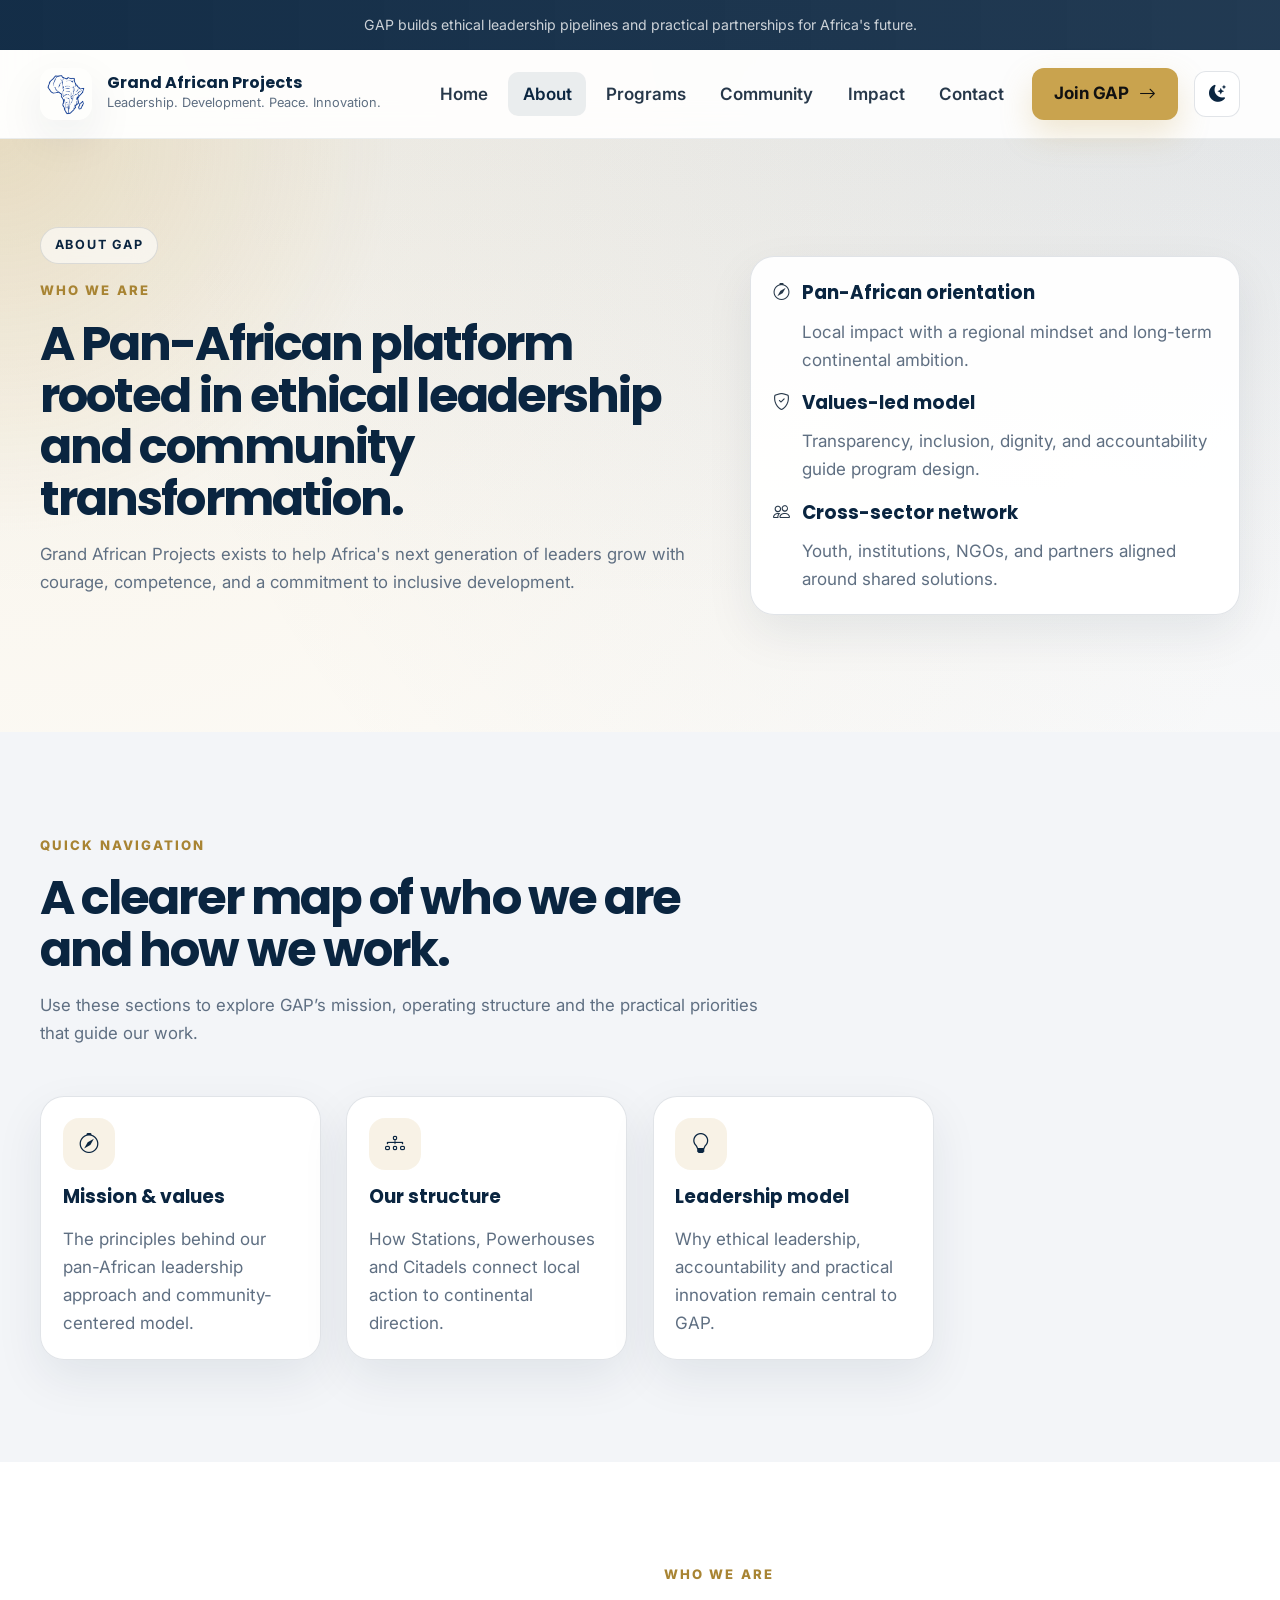
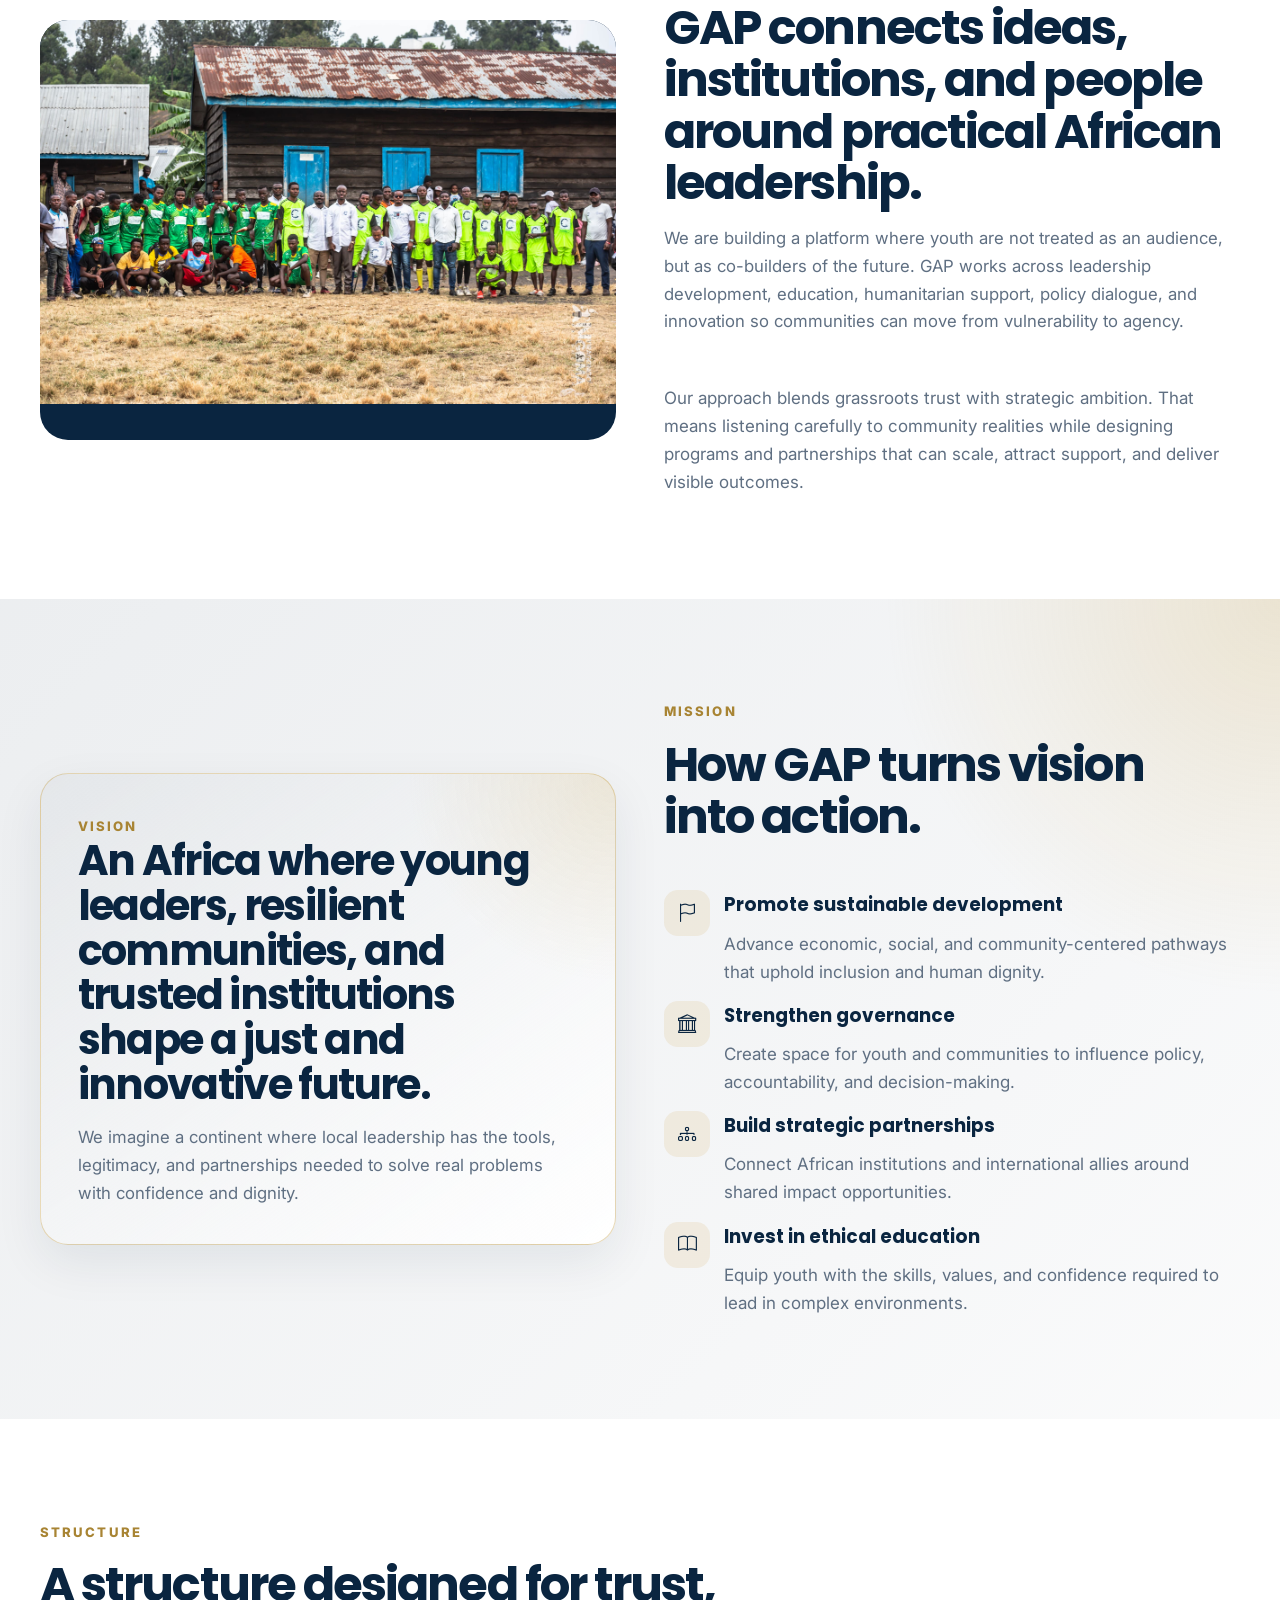
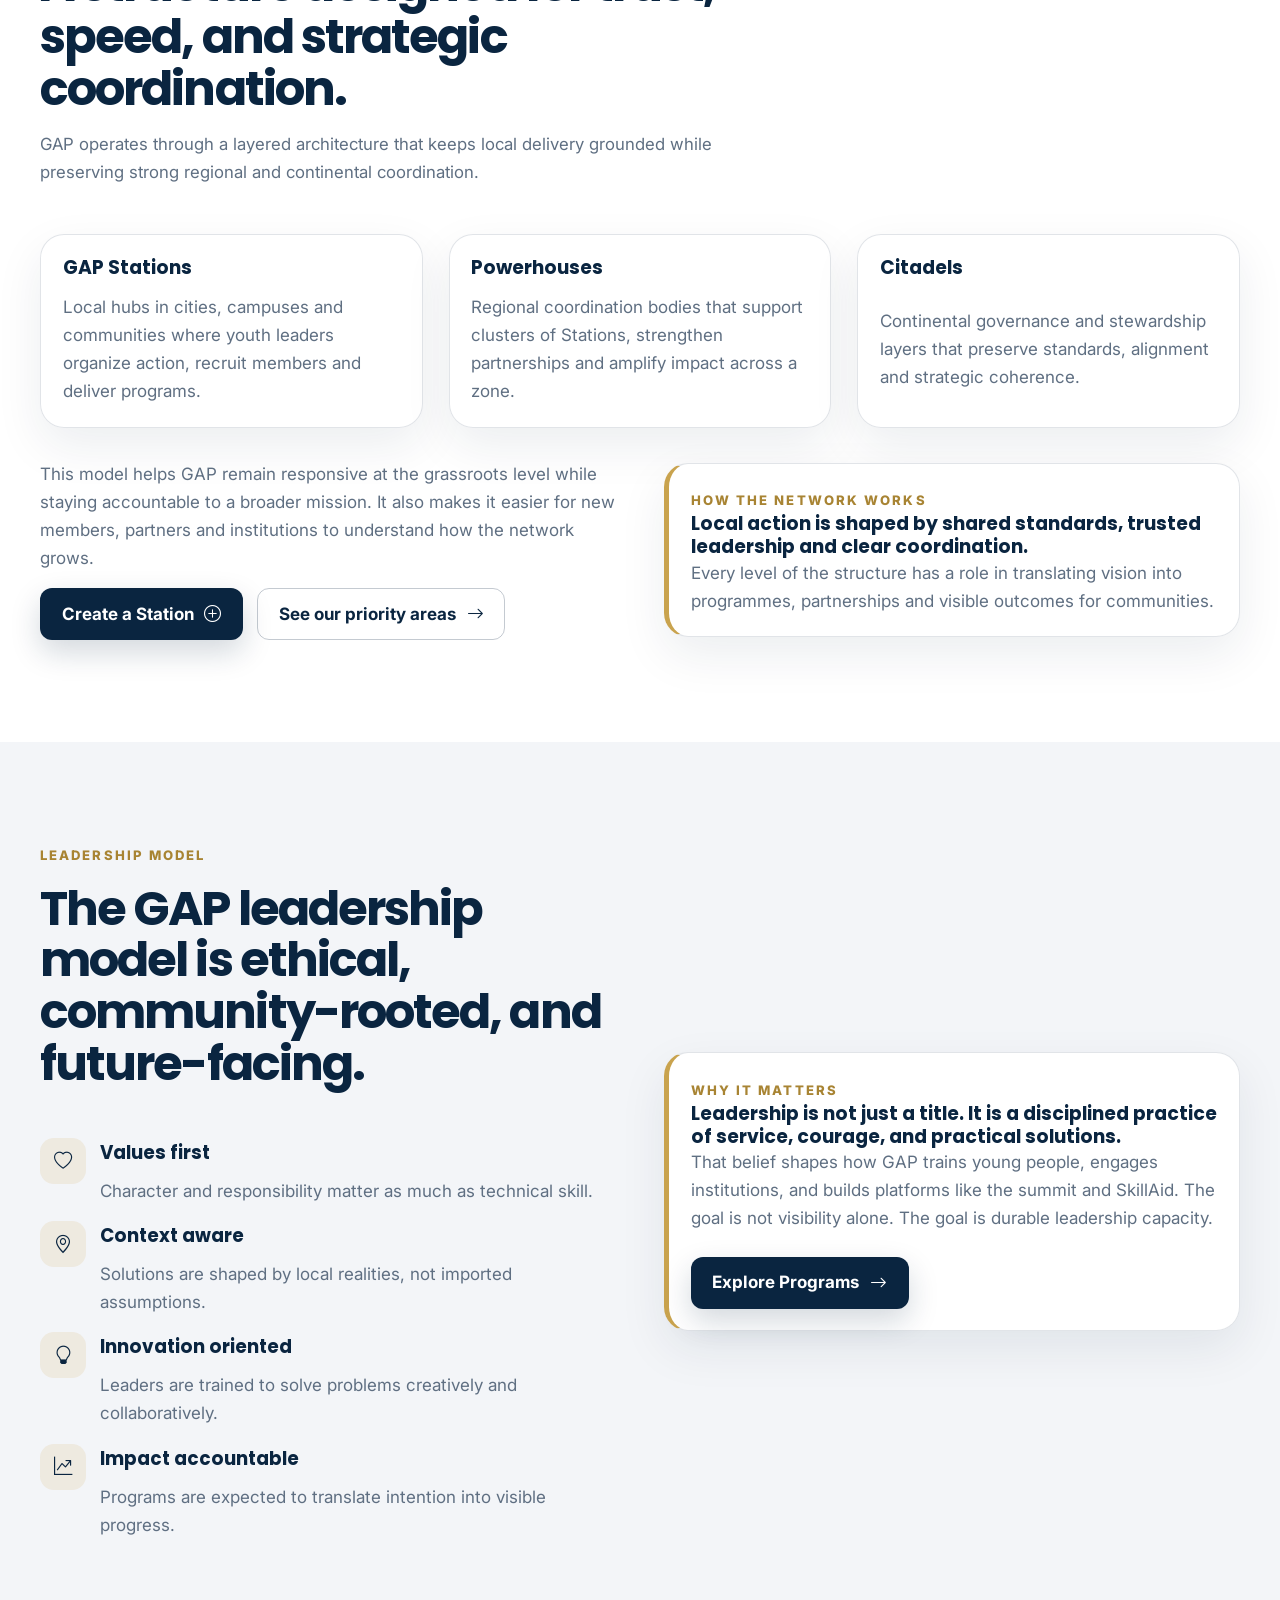
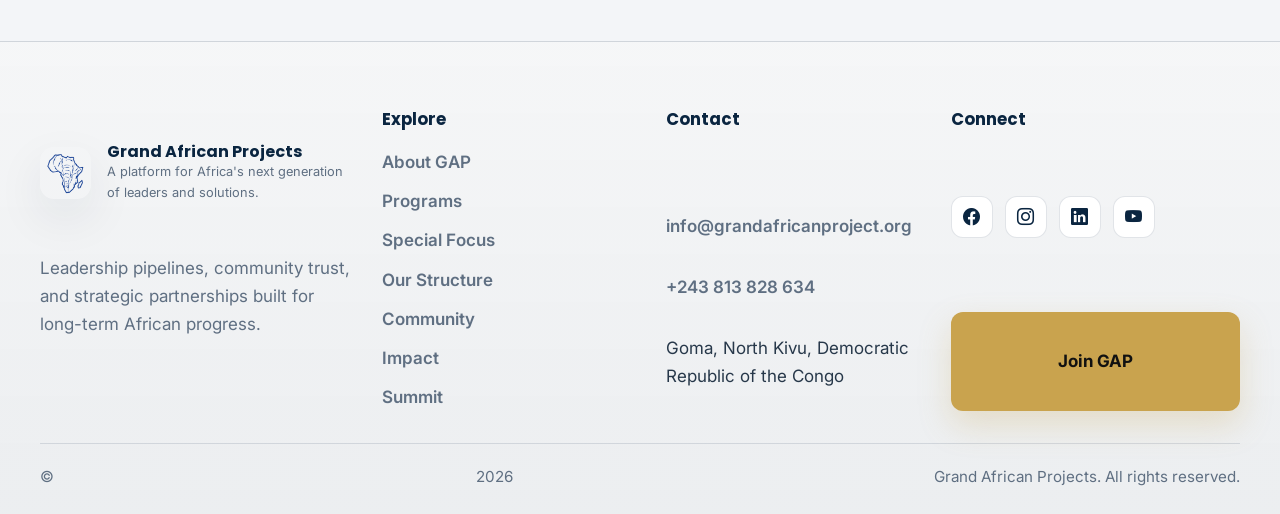
==== about.html @ 77671b02 "GAP website - refonte 2025" ====
<!DOCTYPE html>
<html lang="en" data-theme="light">
<head>
  <meta charset="utf-8">
  <meta name="viewport" content="width=device-width, initial-scale=1">
  <title>About GAP | Grand African Projects — Mission, Vision & Leadership Model</title>
  <meta name="description" content="Learn about Grand African Projects (GAP) — our mission, vision, organizational structure, and Pan-African leadership model built on ethics, accountability, and community transformation.">
  <meta name="keywords" content="about Grand African Projects, GAP mission, Pan-African NGO, ethical leadership Africa, community development DRC">
  <meta property="og:title" content="About Grand African Projects">
  <meta property="og:description" content="A Pan-African platform rooted in ethical leadership and community transformation.">
  <meta property="og:type" content="website">
  <link rel="canonical" href="https://grandafricanproject.org/about.html">
  <meta name="theme-color" content="#0A2540">
  <link rel="icon" href="assets/img/favicon.png">
  <link rel="apple-touch-icon" href="assets/img/apple-touch-icon.png">
  <meta property="og:image" content="https://grandafricanproject.org/assets/img/logo.png">
  <meta name="twitter:card" content="summary_large_image">
  <meta name="twitter:image" content="https://grandafricanproject.org/assets/img/logo.png">
  <link rel="preconnect" href="https://fonts.googleapis.com">
  <link rel="preconnect" href="https://fonts.gstatic.com" crossorigin>
  <link href="https://fonts.googleapis.com/css2?family=Inter:wght@400;500;600;700;800&family=Poppins:wght@600;700;800&display=swap" rel="stylesheet">
  <link rel="stylesheet" href="assets/vendor/bootstrap-icons/bootstrap-icons.css">
  <link rel="stylesheet" href="assets/css/site.css">
  <script defer src="assets/js/site.js"></script>
</head>
<body data-page="about">
  <a class="skip-link" href="#main">Skip to content</a>

  <header class="site-header">
    <div class="announcement">
      <div class="container">GAP builds ethical leadership pipelines and practical partnerships for Africa's future.</div>
    </div>
    <div class="container nav-shell">
      <a class="brand" href="index.html" aria-label="Grand African Projects home">
        <img src="assets/img/logo.png" alt="Grand African Projects logo" width="52" height="52">
        <div>
          <div class="brand-title">Grand African Projects</div>
          <div class="brand-copy">Leadership. Development. Peace. Innovation.</div>
        </div>
      </a>

      <nav class="site-nav" id="primary-navigation" data-nav aria-label="Primary">
        <a class="nav-link" href="index.html">Home</a>
        <a class="nav-link" href="about.html">About</a>
        <a class="nav-link" href="programs.html">Programs</a>
        <a class="nav-link" href="community.html">Community</a>
        <a class="nav-link" href="impact.html">Impact</a>
        <a class="nav-link" href="contact.html">Contact</a>
        <a class="button button-accent nav-cta" href="join.html">Join GAP <i class="bi bi-arrow-right"></i></a>
      </nav>

      <div class="header-tools">
        <button class="theme-toggle" type="button" data-theme-toggle aria-label="Switch to dark mode" aria-pressed="false">
          <i class="bi bi-moon-stars-fill" aria-hidden="true"></i>
          <span class="theme-toggle-text">Toggle theme</span>
        </button>
        <button class="nav-toggle" type="button" data-nav-toggle aria-expanded="false" aria-controls="primary-navigation" aria-label="Open navigation">
          <i class="bi bi-list" aria-hidden="true"></i>
        </button>
      </div>
    </div>
  </header>

  <main id="main">
    <section class="page-hero">
      <div class="container page-hero-grid">
        <div data-reveal>
          <span class="eyebrow">About GAP</span>
          <div class="section-header" style="margin-top: 1rem;">
            <span class="section-kicker">Who we are</span>
            <h1 class="section-heading">A Pan-African platform rooted in ethical leadership and community transformation.</h1>
            <p class="section-copy">Grand African Projects exists to help Africa's next generation of leaders grow with courage, competence, and a commitment to inclusive development.</p>
          </div>
        </div>
        <div class="page-hero-card" data-reveal>
          <ul class="page-hero-list">
            <li>
              <i class="bi bi-compass"></i>
              <div>
                <strong class="detail-title">Pan-African orientation</strong>
                <p class="detail-copy">Local impact with a regional mindset and long-term continental ambition.</p>
              </div>
            </li>
            <li>
              <i class="bi bi-shield-check"></i>
              <div>
                <strong class="detail-title">Values-led model</strong>
                <p class="detail-copy">Transparency, inclusion, dignity, and accountability guide program design.</p>
              </div>
            </li>
            <li>
              <i class="bi bi-people"></i>
              <div>
                <strong class="detail-title">Cross-sector network</strong>
                <p class="detail-copy">Youth, institutions, NGOs, and partners aligned around shared solutions.</p>
              </div>
            </li>
          </ul>
        </div>
      </div>
    </section>

    <section class="section surface-muted">
      <div class="container">
        <div class="section-header" data-reveal>
          <span class="section-kicker">Quick navigation</span>
          <h2 class="section-heading">A clearer map of who we are and how we work.</h2>
          <p class="section-copy">Use these sections to explore GAP’s mission, operating structure and the practical priorities that guide our work.</p>
        </div>
        <div class="card-grid" data-reveal>
          <a class="program-card" href="#mission" style="text-decoration:none;">
            <div class="program-icon"><i class="bi bi-compass"></i></div>
            <h3 class="card-title">Mission &amp; values</h3>
            <p class="card-copy">The principles behind our pan-African leadership approach and community-centered model.</p>
          </a>
          <a class="program-card" href="#structure" style="text-decoration:none;">
            <div class="program-icon"><i class="bi bi-diagram-3"></i></div>
            <h3 class="card-title">Our structure</h3>
            <p class="card-copy">How Stations, Powerhouses and Citadels connect local action to continental direction.</p>
          </a>
          <a class="program-card" href="#leadership" style="text-decoration:none;">
            <div class="program-icon"><i class="bi bi-lightbulb"></i></div>
            <h3 class="card-title">Leadership model</h3>
            <p class="card-copy">Why ethical leadership, accountability and practical innovation remain central to GAP.</p>
          </a>
        </div>
      </div>
    </section>

    <section class="section" id="mission">
      <div class="container split-grid">
        <div class="image-panel" data-reveal>
          <div class="photo-frame">
            <img src="assets/img/team.jpg" alt="Grand African Projects team members and participants" loading="lazy" width="1600" height="900">
          </div>
        </div>
        <div data-reveal>
          <div class="section-header">
            <span class="section-kicker">Who we are</span>
            <h2 class="section-heading">GAP connects ideas, institutions, and people around practical African leadership.</h2>
            <p class="section-copy">We are building a platform where youth are not treated as an audience, but as co-builders of the future. GAP works across leadership development, education, humanitarian support, policy dialogue, and innovation so communities can move from vulnerability to agency.</p>
          </div>
          <p class="card-copy">Our approach blends grassroots trust with strategic ambition. That means listening carefully to community realities while designing programs and partnerships that can scale, attract support, and deliver visible outcomes.</p>
        </div>
      </div>
    </section>

    <section class="section surface-brand">
      <div class="container two-column">
        <div class="vision-panel" data-reveal>
          <span class="section-kicker">Vision</span>
          <h2 class="section-heading" style="font-size: clamp(1.9rem, 4vw, 2.6rem);">An Africa where young leaders, resilient communities, and trusted institutions shape a just and innovative future.</h2>
          <p class="section-copy" style="margin-top: 1rem;">We imagine a continent where local leadership has the tools, legitimacy, and partnerships needed to solve real problems with confidence and dignity.</p>
        </div>
        <div data-reveal>
          <div class="section-header">
            <span class="section-kicker">Mission</span>
            <h2 class="section-heading">How GAP turns vision into action.</h2>
          </div>
          <ul class="feature-list">
            <li>
              <i class="bi bi-flag"></i>
              <div>
                <strong class="detail-title">Promote sustainable development</strong>
                <p class="detail-copy">Advance economic, social, and community-centered pathways that uphold inclusion and human dignity.</p>
              </div>
            </li>
            <li>
              <i class="bi bi-bank"></i>
              <div>
                <strong class="detail-title">Strengthen governance</strong>
                <p class="detail-copy">Create space for youth and communities to influence policy, accountability, and decision-making.</p>
              </div>
            </li>
            <li>
              <i class="bi bi-diagram-3"></i>
              <div>
                <strong class="detail-title">Build strategic partnerships</strong>
                <p class="detail-copy">Connect African institutions and international allies around shared impact opportunities.</p>
              </div>
            </li>
            <li>
              <i class="bi bi-book"></i>
              <div>
                <strong class="detail-title">Invest in ethical education</strong>
                <p class="detail-copy">Equip youth with the skills, values, and confidence required to lead in complex environments.</p>
              </div>
            </li>
          </ul>
        </div>
      </div>
    </section>

    <section class="section" id="structure">
      <div class="container">
        <div class="section-header" data-reveal>
          <span class="section-kicker">Structure</span>
          <h2 class="section-heading">A structure designed for trust, speed, and strategic coordination.</h2>
          <p class="section-copy">GAP operates through a layered architecture that keeps local delivery grounded while preserving strong regional and continental coordination.</p>
        </div>
        <div class="structure-grid" data-reveal>
          <article class="structure-card">
            <h3 class="card-title">GAP Stations</h3>
            <p class="card-copy">Local hubs in cities, campuses and communities where youth leaders organize action, recruit members and deliver programs.</p>
          </article>
          <article class="structure-card">
            <h3 class="card-title">Powerhouses</h3>
            <p class="card-copy">Regional coordination bodies that support clusters of Stations, strengthen partnerships and amplify impact across a zone.</p>
          </article>
          <article class="structure-card">
            <h3 class="card-title">Citadels</h3>
            <p class="card-copy">Continental governance and stewardship layers that preserve standards, alignment and strategic coherence.</p>
          </article>
        </div>
        <div class="split-grid" data-reveal style="margin-top:2rem; align-items:center;">
          <div>
            <p class="card-copy">This model helps GAP remain responsive at the grassroots level while staying accountable to a broader mission. It also makes it easier for new members, partners and institutions to understand how the network grows.</p>
            <div class="actions" style="margin-top:1rem;">
              <a class="button" href="join.html#station-founder">Create a Station <i class="bi bi-plus-circle"></i></a>
              <a class="button button-outline" href="programs.html#special-focus">See our priority areas <i class="bi bi-arrow-right"></i></a>
            </div>
          </div>
          <div class="quote-card">
            <span class="section-kicker">How the network works</span>
            <h3 class="card-title">Local action is shaped by shared standards, trusted leadership and clear coordination.</h3>
            <p class="card-copy">Every level of the structure has a role in translating vision into programmes, partnerships and visible outcomes for communities.</p>
          </div>
        </div>
      </div>
    </section>

    <section class="section surface-muted" id="leadership">
      <div class="container two-column">
        <div data-reveal>
          <div class="section-header">
            <span class="section-kicker">Leadership model</span>
            <h2 class="section-heading">The GAP leadership model is ethical, community-rooted, and future-facing.</h2>
          </div>
          <ul class="leadership-list">
            <li>
              <i class="bi bi-heart"></i>
              <div>
                <strong class="detail-title">Values first</strong>
                <p class="detail-copy">Character and responsibility matter as much as technical skill.</p>
              </div>
            </li>
            <li>
              <i class="bi bi-geo-alt"></i>
              <div>
                <strong class="detail-title">Context aware</strong>
                <p class="detail-copy">Solutions are shaped by local realities, not imported assumptions.</p>
              </div>
            </li>
            <li>
              <i class="bi bi-lightbulb"></i>
              <div>
                <strong class="detail-title">Innovation oriented</strong>
                <p class="detail-copy">Leaders are trained to solve problems creatively and collaboratively.</p>
              </div>
            </li>
            <li>
              <i class="bi bi-graph-up-arrow"></i>
              <div>
                <strong class="detail-title">Impact accountable</strong>
                <p class="detail-copy">Programs are expected to translate intention into visible progress.</p>
              </div>
            </li>
          </ul>
        </div>
        <div class="quote-card" data-reveal>
          <span class="section-kicker">Why it matters</span>
          <h3 class="card-title">Leadership is not just a title. It is a disciplined practice of service, courage, and practical solutions.</h3>
          <p class="card-copy">That belief shapes how GAP trains young people, engages institutions, and builds platforms like the summit and SkillAid. The goal is not visibility alone. The goal is durable leadership capacity.</p>
          <div class="actions" style="margin-top: 1.5rem;">
            <a class="button" href="programs.html">Explore Programs <i class="bi bi-arrow-right"></i></a>
          </div>
        </div>
      </div>
    </section>
  </main>

  <footer class="site-footer">
    <div class="container">
      <div class="footer-grid">
        <div class="footer-column">
          <a class="brand" href="index.html">
            <img src="assets/img/logo.png" alt="Grand African Projects logo" width="52" height="52" loading="lazy">
            <div>
              <div class="brand-title">Grand African Projects</div>
              <div class="brand-copy">A platform for Africa's next generation of leaders and solutions.</div>
            </div>
          </a>
          <p class="card-copy">Leadership pipelines, community trust, and strategic partnerships built for long-term African progress.</p>
        </div>
        <div class="footer-column">
          <div class="footer-title">Explore</div>
          <div class="footer-links">
            <a href="about.html">About GAP</a>
            <a href="programs.html">Programs</a>
            <a href="programs.html#special-focus">Special Focus</a>
            <a href="about.html#structure">Our Structure</a>
            <a href="community.html">Community</a>
            <a href="impact.html">Impact</a>
            <a href="summit.html">Summit</a>
          </div>
        </div>
        <div class="footer-column">
          <div class="footer-title">Contact</div>
          <div class="footer-links">
            <a href="mailto:info@grandafricanproject.org">info@grandafricanproject.org</a>
            <a href="tel:+243813828634">+243 813 828 634</a>
            <span>Goma, North Kivu, Democratic Republic of the Congo</span>
          </div>
        </div>
        <div class="footer-column">
          <div class="footer-title">Connect</div>
          <div class="social-links">
            <a class="social-link" href="https://www.facebook.com/GrandAfricanProjects" aria-label="Facebook"><i class="bi bi-facebook"></i></a>
            <a class="social-link" href="https://www.instagram.com/grandafricanprojects?igsh=MTlhd29kMHR5dHFyNw==" aria-label="Instagram"><i class="bi bi-instagram"></i></a>
            <a class="social-link" href="https://www.linkedin.com/company/grand-african-projects/" aria-label="LinkedIn"><i class="bi bi-linkedin"></i></a>
            <a class="social-link" href="https://www.youtube.com/@GrandAfricanProjectsNGO" aria-label="YouTube"><i class="bi bi-youtube"></i></a>
          </div>
          <a class="button button-accent" style="margin-top:0.75rem;" href="join.html">Join GAP</a>
        </div>
      </div>
      <div class="footer-bottom">&copy; <span data-year></span> Grand African Projects. All rights reserved.</div>
    </div>
  </footer>
</body>
</html>
---- assets/css/site.css ----
:root {
  color-scheme: light;
  --font-body: "Inter", "Segoe UI", sans-serif;
  --font-heading: "Poppins", "Segoe UI", sans-serif;
  --color-bg: #ffffff;
  --color-surface: #ffffff;
  --color-surface-alt: #f3f5f8;
  --color-surface-strong: #edf2f7;
  --color-text: #27384a;
  --color-text-soft: #5f6f82;
  --color-heading: #0a2540;
  --color-border: rgba(10, 37, 64, 0.12);
  --color-border-strong: rgba(10, 37, 64, 0.24);
  --color-primary: #0a2540;
  --color-primary-strong: #081b2d;
  --color-accent: #c9a34e;
  --color-accent-strong: #a88433;
  --color-accent-soft: rgba(201, 163, 78, 0.14);
  --color-success: #0f8b63;
  --color-danger: #b94a48;
  --shadow-soft: 0 18px 48px rgba(10, 37, 64, 0.08);
  --shadow-card: 0 18px 35px rgba(10, 37, 64, 0.1);
  --shadow-glow: 0 0 0 1px rgba(201, 163, 78, 0.18), 0 18px 60px rgba(10, 37, 64, 0.15);
  --radius-xs: 10px;
  --radius-sm: 16px;
  --radius-md: 24px;
  --radius-lg: 36px;
  --radius-full: 999px;
  --container: 1200px;
  --header-height: 88px;
  --section-space: clamp(5rem, 8vw, 7.5rem);
  --grid-gap: clamp(1.25rem, 2vw, 2rem);
  --transition: 220ms ease;
}

:root[data-theme="dark"] {
  color-scheme: dark;
  --color-bg: #08111d;
  --color-surface: #0e1a29;
  --color-surface-alt: #111f31;
  --color-surface-strong: #15263b;
  --color-text: #d5deea;
  --color-text-soft: #99a8ba;
  --color-heading: #ffffff;
  --color-border: rgba(213, 222, 234, 0.12);
  --color-border-strong: rgba(213, 222, 234, 0.18);
  --shadow-soft: 0 18px 48px rgba(0, 0, 0, 0.28);
  --shadow-card: 0 18px 42px rgba(0, 0, 0, 0.32);
  --shadow-glow: 0 0 0 1px rgba(201, 163, 78, 0.24), 0 18px 60px rgba(0, 0, 0, 0.35);
}

*,
*::before,
*::after {
  box-sizing: border-box;
}

html {
  scroll-behavior: smooth;
}

body {
  margin: 0;
  min-width: 320px;
  background:
    radial-gradient(circle at top left, rgba(201, 163, 78, 0.14), transparent 26%),
    radial-gradient(circle at top right, rgba(10, 37, 64, 0.08), transparent 22%),
    var(--color-bg);
  color: var(--color-text);
  font-family: var(--font-body);
  font-size: 17px;
  line-height: 1.65;
  text-rendering: optimizeLegibility;
  -webkit-font-smoothing: antialiased;
}

body.nav-open {
  overflow: hidden;
}

img {
  display: block;
  max-width: 100%;
}

a {
  color: inherit;
  text-decoration: none;
}

button,
input,
textarea,
select {
  font: inherit;
}

button {
  cursor: pointer;
}

ul,
ol {
  margin: 0;
  padding: 0;
}

p,
h1,
h2,
h3,
h4,
h5,
h6 {
  margin: 0;
}

main {
  overflow: clip;
}

.skip-link {
  position: absolute;
  left: 1rem;
  top: -4rem;
  z-index: 1000;
  padding: 0.75rem 1rem;
  border-radius: var(--radius-full);
  background: var(--color-heading);
  color: #ffffff;
  transition: top var(--transition);
}

.skip-link:focus {
  top: 1rem;
}

.container {
  width: min(100% - 2rem, var(--container));
  margin-inline: auto;
}

.section {
  padding-block: var(--section-space);
}

.section-sm {
  padding-block: clamp(3rem, 5vw, 4rem);
}

.surface-muted {
  background: var(--color-surface-alt);
}

.surface-brand {
  background:
    radial-gradient(circle at top right, rgba(201, 163, 78, 0.22), transparent 26%),
    linear-gradient(135deg, rgba(10, 37, 64, 0.08), rgba(10, 37, 64, 0.02));
}

.surface-dark {
  background:
    radial-gradient(circle at top right, rgba(201, 163, 78, 0.18), transparent 30%),
    linear-gradient(135deg, #071728, #10243a 58%, #0d1d30);
  color: #eef4fb;
}

.surface-dark .section-heading,
.surface-dark .section-kicker,
.surface-dark h2,
.surface-dark h3,
.surface-dark h4 {
  color: #ffffff;
}

.surface-dark .section-copy,
.surface-dark p,
.surface-dark li,
.surface-dark .card-copy,
.surface-dark .detail-copy {
  color: rgba(238, 244, 251, 0.82);
}

.eyebrow {
  display: inline-flex;
  align-items: center;
  gap: 0.55rem;
  padding: 0.45rem 0.85rem;
  border: 1px solid var(--color-border);
  border-radius: var(--radius-full);
  background: rgba(255, 255, 255, 0.58);
  color: var(--color-primary);
  font-size: 0.79rem;
  font-weight: 700;
  letter-spacing: 0.14em;
  text-transform: uppercase;
  backdrop-filter: blur(12px);
}

:root[data-theme="dark"] .eyebrow {
  background: rgba(8, 17, 29, 0.65);
}

.section-header {
  display: grid;
  gap: 1rem;
  margin-bottom: clamp(2rem, 4vw, 3rem);
  max-width: 720px;
}

.section-kicker {
  color: var(--color-accent-strong);
  font-size: 0.82rem;
  font-weight: 800;
  letter-spacing: 0.16em;
  text-transform: uppercase;
}

.section-heading {
  color: var(--color-heading);
  font-family: var(--font-heading);
  font-size: clamp(2rem, 4vw, 3rem);
  line-height: 1.08;
  letter-spacing: -0.04em;
}

.section-copy {
  color: var(--color-text-soft);
  font-size: 1.05rem;
}

.actions {
  display: flex;
  flex-wrap: wrap;
  gap: 0.9rem;
}

.button {
  display: inline-flex;
  align-items: center;
  justify-content: center;
  gap: 0.65rem;
  min-height: 52px;
  padding: 0.85rem 1.3rem;
  border: 1px solid transparent;
  border-radius: 12px;
  background: var(--color-primary);
  color: #ffffff;
  font-weight: 700;
  line-height: 1;
  transition:
    transform var(--transition),
    box-shadow var(--transition),
    border-color var(--transition),
    background var(--transition),
    color var(--transition);
  box-shadow: 0 12px 30px rgba(10, 37, 64, 0.18);
}

.button:hover,
.button:focus-visible {
  transform: translateY(-2px) scale(1.01);
  box-shadow: 0 18px 36px rgba(10, 37, 64, 0.22);
}

.button:focus-visible,
.nav-toggle:focus-visible,
.theme-toggle:focus-visible,
.nav-link:focus-visible,
.social-link:focus-visible,
.accordion-button:focus-visible,
.tab-button:focus-visible,
input:focus-visible,
textarea:focus-visible {
  outline: 3px solid rgba(201, 163, 78, 0.34);
  outline-offset: 3px;
}

.button-accent {
  background: var(--color-accent);
  color: #111111;
  box-shadow: 0 14px 32px rgba(201, 163, 78, 0.25);
}

.button-accent:hover,
.button-accent:focus-visible {
  box-shadow: 0 18px 36px rgba(201, 163, 78, 0.3);
}

.button-outline {
  border-color: var(--color-border-strong);
  background: transparent;
  color: var(--color-primary);
  box-shadow: none;
}

:root[data-theme="dark"] .button-outline {
  color: #ffffff;
}

.button-ghost {
  border-color: transparent;
  background: rgba(10, 37, 64, 0.06);
  color: var(--color-primary);
  box-shadow: none;
}

:root[data-theme="dark"] .button-ghost {
  background: rgba(255, 255, 255, 0.08);
  color: #ffffff;
}

.button.is-block {
  width: 100%;
}

.card {
  border: 1px solid var(--color-border);
  border-radius: var(--radius-md);
  background: color-mix(in srgb, var(--color-surface) 94%, transparent);
  box-shadow: var(--shadow-soft);
}

.site-header {
  position: sticky;
  top: 0;
  z-index: 40;
  border-bottom: 1px solid rgba(10, 37, 64, 0.08);
  background: color-mix(in srgb, var(--color-bg) 86%, transparent);
  backdrop-filter: blur(16px);
}

.announcement {
  border-bottom: 1px solid rgba(10, 37, 64, 0.08);
  background: linear-gradient(90deg, rgba(10, 37, 64, 0.96), rgba(10, 37, 64, 0.9));
  color: rgba(255, 255, 255, 0.78);
  font-size: 0.88rem;
}

.announcement .container {
  display: flex;
  justify-content: center;
  padding-block: 0.8rem;
  text-align: center;
}

.nav-shell {
  display: flex;
  align-items: center;
  gap: 1rem;
  min-height: var(--header-height);
}

.brand {
  display: inline-flex;
  align-items: center;
  gap: 0.95rem;
  flex-shrink: 0;
  min-width: 0;
}

.brand img {
  width: 52px;
  height: 52px;
  border-radius: 14px;
  object-fit: cover;
  box-shadow: var(--shadow-soft);
}

.brand-title {
  color: var(--color-heading);
  font-family: var(--font-heading);
  font-size: 1rem;
  font-weight: 700;
  line-height: 1.15;
}

.brand-copy {
  color: var(--color-text-soft);
  font-size: 0.8rem;
}

.site-nav {
  display: flex;
  align-items: center;
  justify-content: flex-end;
  gap: 0.35rem;
  margin-left: auto;
}

.nav-link {
  display: inline-flex;
  align-items: center;
  min-height: 44px;
  padding: 0.5rem 0.9rem;
  border-radius: 10px;
  color: var(--color-text);
  font-weight: 600;
  transition: background var(--transition), color var(--transition), transform var(--transition);
}

.nav-link:hover,
.nav-link:focus-visible,
.nav-link.is-current {
  background: rgba(10, 37, 64, 0.08);
  color: var(--color-primary);
}

.nav-cta {
  margin-left: 0.5rem;
}

.header-tools {
  display: inline-flex;
  align-items: center;
  gap: 0.65rem;
}

.theme-toggle,
.nav-toggle {
  display: inline-flex;
  align-items: center;
  justify-content: center;
  width: 46px;
  height: 46px;
  border: 1px solid var(--color-border);
  border-radius: 12px;
  background: var(--color-surface);
  color: var(--color-primary);
  transition: transform var(--transition), border-color var(--transition), background var(--transition);
}

.theme-toggle:hover,
.nav-toggle:hover {
  transform: translateY(-1px);
  border-color: var(--color-border-strong);
}

.theme-toggle .theme-toggle-text {
  position: absolute;
  width: 1px;
  height: 1px;
  padding: 0;
  margin: -1px;
  overflow: hidden;
  clip: rect(0, 0, 0, 0);
  white-space: nowrap;
  border: 0;
}

.nav-toggle {
  display: none;
}

.hero {
  position: relative;
  padding-block: clamp(4rem, 8vw, 6.5rem);
}

.hero::before {
  content: "";
  position: absolute;
  inset: 0 0 auto;
  height: 100%;
  background:
    radial-gradient(circle at 15% 20%, rgba(201, 163, 78, 0.2), transparent 24%),
    radial-gradient(circle at 85% 12%, rgba(10, 37, 64, 0.1), transparent 18%),
    linear-gradient(135deg, rgba(10, 37, 64, 0.04), transparent 52%);
  pointer-events: none;
}

.hero-grid,
.split-grid,
.two-column,
.contact-layout,
.page-hero-grid {
  display: grid;
  gap: clamp(1.5rem, 4vw, 3rem);
  align-items: center;
}

.hero-grid,
.page-hero-grid {
  grid-template-columns: 1.15fr 0.85fr;
}

.hero-copy {
  position: relative;
  z-index: 1;
  display: grid;
  gap: 1.35rem;
}

.hero-title {
  color: var(--color-heading);
  font-family: var(--font-heading);
  font-size: clamp(2.8rem, 6vw, 5rem);
  line-height: 0.98;
  letter-spacing: -0.05em;
}

.hero-text {
  max-width: 640px;
  color: var(--color-text-soft);
  font-size: 1.08rem;
}

.hero-actions {
  display: flex;
  flex-wrap: wrap;
  gap: 0.85rem;
  margin-top: 0.5rem;
}

.hero-trust {
  display: flex;
  flex-wrap: wrap;
  gap: 1rem;
  margin-top: 0.5rem;
  color: var(--color-text-soft);
  font-size: 0.95rem;
  font-weight: 600;
}

.hero-visual {
  position: relative;
}

.hero-panel {
  position: relative;
  min-height: 560px;
  padding: clamp(1.2rem, 3vw, 1.6rem);
  border: 1px solid rgba(201, 163, 78, 0.18);
  border-radius: 34px;
  background:
    linear-gradient(160deg, rgba(255, 255, 255, 0.74), rgba(255, 255, 255, 0.95)),
    radial-gradient(circle at bottom right, rgba(201, 163, 78, 0.18), transparent 30%);
  box-shadow: var(--shadow-glow);
  overflow: hidden;
}

:root[data-theme="dark"] .hero-panel {
  background:
    linear-gradient(160deg, rgba(14, 26, 41, 0.9), rgba(14, 26, 41, 0.98)),
    radial-gradient(circle at bottom right, rgba(201, 163, 78, 0.18), transparent 30%);
}

.photo-frame {
  position: relative;
  overflow: hidden;
  border-radius: 28px;
  background: var(--color-primary);
}

.photo-frame img {
  width: 100%;
  height: 100%;
  object-fit: cover;
}

.photo-frame.hero-photo {
  min-height: 470px;
}

.floating-card,
.hero-metric,
.detail-card,
.info-card,
.tier-card,
.impact-card,
.program-card,
.structure-card,
.story-card,
.contact-card,
.form-card,
.cta-card,
.page-hero-card,
.highlight-card,
.timeline-card,
.quote-card {
  padding: 1.35rem;
  border: 1px solid var(--color-border);
  border-radius: 24px;
  background: color-mix(in srgb, var(--color-surface) 94%, transparent);
  box-shadow: var(--shadow-soft);
}

.floating-card {
  position: absolute;
  max-width: 230px;
  border-radius: 22px;
  backdrop-filter: blur(12px);
}

.floating-card.top {
  top: 1rem;
  right: -1rem;
}

.floating-card.bottom {
  left: -1rem;
  bottom: 1rem;
}

.floating-card .label,
.hero-metric .label,
.kpi-card .label,
.impact-stat .label {
  color: var(--color-text-soft);
  font-size: 0.82rem;
  font-weight: 700;
  letter-spacing: 0.06em;
  text-transform: uppercase;
}

.floating-card strong,
.hero-metric strong,
.impact-stat strong {
  display: block;
  margin-top: 0.35rem;
  color: var(--color-heading);
  font-family: var(--font-heading);
  font-size: 1.55rem;
  line-height: 1;
}

.hero-metrics {
  display: grid;
  grid-template-columns: repeat(2, minmax(0, 1fr));
  gap: 0.95rem;
  margin-top: 1rem;
}

.hero-metric {
  border-radius: 20px;
}

.kpi-grid,
.card-grid,
.structure-grid,
.tier-grid,
.cta-grid,
.story-grid,
.feature-grid,
.themes-grid,
.format-grid {
  display: grid;
  gap: var(--grid-gap);
}

.kpi-grid {
  grid-template-columns: repeat(4, minmax(0, 1fr));
}

.impact-stat,
.kpi-card {
  padding: 1.4rem;
  border: 1px solid var(--color-border);
  border-radius: 24px;
  background: var(--color-surface);
  box-shadow: var(--shadow-soft);
}

.impact-stat strong,
.kpi-card strong {
  display: block;
  margin-top: 0.35rem;
  color: var(--color-heading);
  font-family: var(--font-heading);
  font-size: clamp(2rem, 4vw, 2.8rem);
  line-height: 1;
  letter-spacing: -0.04em;
}

.impact-stat p,
.kpi-card p {
  margin-top: 0.75rem;
  color: var(--color-text-soft);
}

.split-grid,
.two-column,
.contact-layout {
  grid-template-columns: repeat(2, minmax(0, 1fr));
}

.image-panel {
  position: relative;
}

.image-panel .photo-frame {
  min-height: 420px;
}

.mini-stats {
  position: absolute;
  right: 1.25rem;
  bottom: 1.25rem;
  display: grid;
  gap: 0.85rem;
  width: min(260px, calc(100% - 2.5rem));
}

.mini-stats .detail-card {
  background: rgba(255, 255, 255, 0.85);
  backdrop-filter: blur(16px);
}

:root[data-theme="dark"] .mini-stats .detail-card {
  background: rgba(8, 17, 29, 0.78);
}

.detail-title {
  color: var(--color-heading);
  font-family: var(--font-heading);
  font-size: 1.15rem;
  font-weight: 700;
}

.detail-copy {
  margin-top: 0.55rem;
  color: var(--color-text-soft);
}

.feature-list {
  display: grid;
  gap: 0.95rem;
  margin-top: 1.4rem;
}

.feature-list li {
  display: grid;
  grid-template-columns: auto 1fr;
  gap: 0.85rem;
  align-items: flex-start;
  list-style: none;
}

.feature-list i,
.contact-list i,
.leadership-list i,
.step i,
.format-card i,
.program-icon,
.tier-icon {
  display: inline-flex;
  align-items: center;
  justify-content: center;
  width: 46px;
  height: 46px;
  border-radius: 14px;
  background: var(--color-accent-soft);
  color: var(--color-primary);
  font-size: 1.15rem;
  flex-shrink: 0;
}

.card-grid {
  grid-template-columns: repeat(4, minmax(0, 1fr));
}

.program-card {
  display: grid;
  gap: 1rem;
  transition: transform var(--transition), box-shadow var(--transition), border-color var(--transition);
}

.program-card:hover,
.program-card:focus-within {
  transform: translateY(-4px) scale(1.01);
  border-color: rgba(201, 163, 78, 0.44);
  box-shadow: var(--shadow-card);
}

.program-icon,
.tier-icon {
  width: 52px;
  height: 52px;
  border-radius: 16px;
  font-size: 1.25rem;
}

.card-title {
  color: var(--color-heading);
  font-family: var(--font-heading);
  font-size: 1.18rem;
  line-height: 1.2;
}

.card-copy {
  color: var(--color-text-soft);
}

.pill-list {
  display: flex;
  flex-wrap: wrap;
  gap: 0.6rem;
}

.pill {
  display: inline-flex;
  align-items: center;
  gap: 0.45rem;
  padding: 0.45rem 0.8rem;
  border-radius: var(--radius-full);
  background: rgba(10, 37, 64, 0.06);
  color: var(--color-primary);
  font-size: 0.88rem;
  font-weight: 600;
}

:root[data-theme="dark"] .pill {
  background: rgba(255, 255, 255, 0.08);
  color: #ffffff;
}

.network-diagram {
  position: relative;
  display: grid;
  gap: 1.4rem;
  padding: clamp(1.5rem, 4vw, 2rem);
  border-radius: 30px;
  border: 1px solid var(--color-border);
  background:
    linear-gradient(160deg, rgba(10, 37, 64, 0.05), rgba(201, 163, 78, 0.05)),
    var(--color-surface);
  box-shadow: var(--shadow-soft);
}

.network-layers {
  display: grid;
  gap: 1rem;
}

.network-node {
  position: relative;
  display: grid;
  gap: 0.35rem;
  padding: 1rem 1.2rem;
  border: 1px solid var(--color-border);
  border-radius: 20px;
  background: color-mix(in srgb, var(--color-surface) 92%, transparent);
}

.network-node::after {
  content: "";
  position: absolute;
  left: 50%;
  bottom: -1rem;
  width: 1px;
  height: 1rem;
  background: linear-gradient(to bottom, rgba(10, 37, 64, 0.22), transparent);
  transform: translateX(-50%);
}

.network-node:last-child::after {
  display: none;
}

.network-node strong {
  color: var(--color-heading);
  font-family: var(--font-heading);
  font-size: 1.08rem;
}

.summit-highlight {
  display: grid;
  grid-template-columns: 0.9fr 1.1fr;
  gap: clamp(1.5rem, 4vw, 2.5rem);
  align-items: center;
}

.summit-photo {
  min-height: 380px;
}

.cta-grid {
  grid-template-columns: repeat(3, minmax(0, 1fr));
}

.cta-card {
  display: grid;
  gap: 1rem;
}

.page-hero {
  position: relative;
  padding-block: clamp(3.75rem, 7vw, 5.5rem);
  background:
    radial-gradient(circle at top left, rgba(201, 163, 78, 0.22), transparent 28%),
    linear-gradient(180deg, rgba(10, 37, 64, 0.04), transparent 80%);
}

.page-hero-card {
  display: grid;
  gap: 1rem;
}

.page-hero-list {
  list-style: none;
  display: grid;
  gap: 0.9rem;
}

.page-hero-list li {
  display: grid;
  grid-template-columns: auto 1fr;
  gap: 0.75rem;
  align-items: start;
  list-style: none;
}

.vision-panel {
  padding: clamp(1.7rem, 4vw, 2.3rem);
  border-radius: 28px;
  border: 1px solid rgba(201, 163, 78, 0.4);
  background:
    radial-gradient(circle at top right, rgba(201, 163, 78, 0.18), transparent 28%),
    linear-gradient(145deg, rgba(10, 37, 64, 0.04), rgba(255, 255, 255, 0.95));
  box-shadow: var(--shadow-soft);
}

:root[data-theme="dark"] .vision-panel {
  background:
    radial-gradient(circle at top right, rgba(201, 163, 78, 0.18), transparent 28%),
    linear-gradient(145deg, rgba(16, 36, 58, 0.92), rgba(14, 26, 41, 0.98));
}

.structure-grid {
  grid-template-columns: repeat(3, minmax(0, 1fr));
}

.structure-card {
  display: grid;
  gap: 0.85rem;
}

.leadership-list {
  display: grid;
  gap: 1rem;
}

.leadership-list li {
  display: grid;
  grid-template-columns: auto 1fr;
  gap: 0.85rem;
  align-items: start;
  list-style: none;
}

.accordion {
  display: grid;
  gap: 1rem;
}

.accordion-item {
  overflow: clip;
  border: 1px solid var(--color-border);
  border-radius: 24px;
  background: var(--color-surface);
  box-shadow: var(--shadow-soft);
}

.accordion-button {
  width: 100%;
  display: flex;
  align-items: center;
  justify-content: space-between;
  gap: 1rem;
  padding: 1.25rem 1.35rem;
  border: 0;
  background: transparent;
  color: var(--color-heading);
  font-family: var(--font-heading);
  font-size: 1.12rem;
  font-weight: 700;
  text-align: left;
}

.accordion-button i {
  transition: transform var(--transition);
}

.accordion-item.is-open .accordion-button i {
  transform: rotate(45deg);
}

.accordion-content {
  display: block;
  padding: 0 1.35rem 1.35rem;
  color: var(--color-text-soft);
}

.has-js .accordion-content {
  display: none;
}

.has-js .accordion-item.is-open .accordion-content {
  display: block;
}

.accordion-content ul {
  display: grid;
  gap: 0.7rem;
  margin-top: 1rem;
}

.accordion-content li {
  list-style: none;
  display: grid;
  grid-template-columns: auto 1fr;
  gap: 0.7rem;
}

.accordion-content li::before {
  content: "";
  width: 10px;
  height: 10px;
  margin-top: 0.45rem;
  border-radius: 50%;
  background: var(--color-accent);
}

.tabs {
  display: grid;
  gap: 1.2rem;
}

.tab-buttons {
  display: flex;
  flex-wrap: wrap;
  gap: 0.75rem;
}

.tab-button {
  padding: 0.8rem 1rem;
  border: 1px solid var(--color-border);
  border-radius: 14px;
  background: var(--color-surface);
  color: var(--color-text);
  font-weight: 700;
  transition: border-color var(--transition), background var(--transition), color var(--transition);
}

.tab-button[aria-selected="true"] {
  border-color: rgba(201, 163, 78, 0.52);
  background: rgba(201, 163, 78, 0.16);
  color: var(--color-primary);
}

.tab-panel {
  padding: clamp(1.4rem, 3vw, 1.8rem);
  border: 1px solid var(--color-border);
  border-radius: 24px;
  background: var(--color-surface);
  box-shadow: var(--shadow-soft);
}

.has-js .tab-panel[hidden] {
  display: none;
}

html:not(.has-js) .tab-panel[hidden] {
  display: block !important;
}

.tier-grid {
  grid-template-columns: repeat(3, minmax(0, 1fr));
}

.tier-card {
  display: grid;
  gap: 1rem;
}

.tier-tag {
  display: inline-flex;
  align-items: center;
  justify-content: center;
  width: fit-content;
  padding: 0.45rem 0.7rem;
  border-radius: var(--radius-full);
  background: rgba(10, 37, 64, 0.08);
  color: var(--color-primary);
  font-size: 0.84rem;
  font-weight: 700;
}

.steps {
  display: grid;
  gap: 1rem;
}

.step {
  display: grid;
  grid-template-columns: auto 1fr;
  gap: 1rem;
  padding: 1.25rem 1.35rem;
  border: 1px solid var(--color-border);
  border-radius: 22px;
  background: var(--color-surface);
  box-shadow: var(--shadow-soft);
}

.step strong {
  display: block;
  color: var(--color-heading);
  font-family: var(--font-heading);
  font-size: 1.05rem;
}

.themes-grid,
.format-grid {
  grid-template-columns: repeat(3, minmax(0, 1fr));
}

.format-card {
  display: grid;
  gap: 1rem;
  padding: 1.35rem;
  border: 1px solid var(--color-border);
  border-radius: 24px;
  background: color-mix(in srgb, var(--color-surface) 95%, transparent);
  box-shadow: var(--shadow-soft);
}

.impact-grid {
  display: grid;
  grid-template-columns: 1.1fr 0.9fr;
  gap: var(--grid-gap);
}

.progress-list,
.timeline,
.contact-list,
.info-stack {
  display: grid;
  gap: 1rem;
}

.progress-item {
  display: grid;
  gap: 0.7rem;
}

.progress-meta {
  display: flex;
  align-items: center;
  justify-content: space-between;
  gap: 1rem;
  color: var(--color-heading);
  font-weight: 700;
}

.progress-bar {
  width: 100%;
  height: 12px;
  overflow: hidden;
  border-radius: var(--radius-full);
  background: rgba(10, 37, 64, 0.1);
}

.progress-fill {
  width: calc(var(--value, 0) * 1%);
  height: 100%;
  border-radius: inherit;
  background: linear-gradient(90deg, var(--color-accent), var(--color-primary));
}

.timeline-card {
  display: grid;
  gap: 1rem;
}

.timeline-item {
  position: relative;
  padding-left: 1.6rem;
}

.timeline-item::before {
  content: "";
  position: absolute;
  left: 0.25rem;
  top: 0.4rem;
  width: 10px;
  height: 10px;
  border-radius: 50%;
  background: var(--color-accent);
}

.timeline-item::after {
  content: "";
  position: absolute;
  left: 0.7rem;
  top: 1rem;
  bottom: -1rem;
  width: 1px;
  background: rgba(10, 37, 64, 0.18);
}

.timeline-item:last-child::after {
  display: none;
}

.timeline-year {
  color: var(--color-accent-strong);
  font-size: 0.82rem;
  font-weight: 800;
  letter-spacing: 0.12em;
  text-transform: uppercase;
}

.map-card {
  padding: clamp(1.4rem, 3vw, 1.8rem);
  border: 1px solid var(--color-border);
  border-radius: 28px;
  background:
    radial-gradient(circle at top right, rgba(201, 163, 78, 0.16), transparent 25%),
    linear-gradient(145deg, rgba(10, 37, 64, 0.05), rgba(255, 255, 255, 0.92));
  box-shadow: var(--shadow-soft);
}

:root[data-theme="dark"] .map-card {
  background:
    radial-gradient(circle at top right, rgba(201, 163, 78, 0.16), transparent 25%),
    linear-gradient(145deg, rgba(16, 36, 58, 0.92), rgba(14, 26, 41, 0.98));
}

.network-svg {
  width: 100%;
  height: auto;
  margin-top: 1.2rem;
}

.network-svg .network-line {
  stroke: rgba(10, 37, 64, 0.24);
  stroke-width: 2;
}

.network-svg .network-point {
  fill: var(--color-accent);
}

.network-svg .network-hub {
  fill: var(--color-primary);
}

.network-svg text {
  fill: var(--color-heading);
  font-family: var(--font-body);
  font-size: 14px;
  font-weight: 700;
}

.story-grid {
  grid-template-columns: repeat(3, minmax(0, 1fr));
}

.story-card {
  display: grid;
  gap: 1rem;
}

.quote-card {
  border-left: 5px solid var(--color-accent);
}

.contact-layout {
  align-items: stretch;
}

.contact-card,
.form-card {
  height: 100%;
}

.contact-list li {
  display: grid;
  grid-template-columns: auto 1fr;
  gap: 0.85rem;
  align-items: start;
  list-style: none;
}

.contact-list strong {
  display: block;
  color: var(--color-heading);
  margin-bottom: 0.2rem;
}

.social-links {
  display: flex;
  flex-wrap: wrap;
  gap: 0.75rem;
}

.social-link {
  display: inline-flex;
  align-items: center;
  justify-content: center;
  width: 42px;
  height: 42px;
  border: 1px solid var(--color-border);
  border-radius: 12px;
  background: var(--color-surface);
  color: var(--color-primary);
  transition: transform var(--transition), border-color var(--transition), background var(--transition);
}

.social-link:hover {
  transform: translateY(-2px);
  border-color: rgba(201, 163, 78, 0.4);
  background: rgba(201, 163, 78, 0.08);
}

.field-grid {
  display: grid;
  grid-template-columns: repeat(2, minmax(0, 1fr));
  gap: 1rem;
}

.field {
  display: grid;
  gap: 0.5rem;
}

.field label {
  color: var(--color-heading);
  font-size: 0.95rem;
  font-weight: 700;
}

.field input,
.field textarea {
  width: 100%;
  padding: 0.95rem 1rem;
  border: 1px solid var(--color-border);
  border-radius: 14px;
  background: var(--color-surface);
  color: var(--color-text);
  transition: border-color var(--transition), box-shadow var(--transition);
}

.field input::placeholder,
.field textarea::placeholder {
  color: var(--color-text-soft);
}

.field input:focus,
.field textarea:focus {
  border-color: rgba(201, 163, 78, 0.6);
  box-shadow: 0 0 0 4px rgba(201, 163, 78, 0.12);
  outline: none;
}

.status-message {
  display: none;
  padding: 0.95rem 1rem;
  border-radius: 14px;
  font-weight: 600;
}

.status-message.is-visible {
  display: block;
}

.status-message.is-success {
  background: rgba(15, 139, 99, 0.12);
  color: var(--color-success);
}

.status-message.is-error {
  background: rgba(185, 74, 72, 0.12);
  color: var(--color-danger);
}

.site-footer {
  padding-block: clamp(3rem, 5vw, 4rem) 1.5rem;
  border-top: 1px solid var(--color-border);
  background: linear-gradient(180deg, rgba(10, 37, 64, 0.04), rgba(10, 37, 64, 0.08));
}

.footer-grid {
  display: grid;
  grid-template-columns: 1.1fr 0.9fr 0.9fr 1fr;
  gap: 1.5rem;
}

.footer-column {
  display: grid;
  gap: 0.9rem;
}

.footer-title {
  color: var(--color-heading);
  font-family: var(--font-heading);
  font-size: 1.04rem;
  font-weight: 700;
}

.footer-links {
  display: grid;
  gap: 0.7rem;
}

.footer-links a {
  color: var(--color-text-soft);
  font-weight: 600;
}

.footer-links a:hover {
  color: var(--color-primary);
}

.footer-bottom {
  margin-top: 2rem;
  padding-top: 1.25rem;
  border-top: 1px solid var(--color-border);
  color: var(--color-text-soft);
  font-size: 0.95rem;
}

.has-js [data-reveal] {
  opacity: 0;
  transform: translateY(26px);
  transition: opacity 600ms ease, transform 600ms ease;
}

.has-js [data-reveal].is-visible {
  opacity: 1;
  transform: translateY(0);
}

@media (prefers-reduced-motion: reduce) {
  html {
    scroll-behavior: auto;
  }

  *,
  *::before,
  *::after {
    animation-duration: 0.001ms !important;
    animation-iteration-count: 1 !important;
    transition-duration: 0.001ms !important;
    scroll-behavior: auto !important;
  }

  .has-js [data-reveal] {
    opacity: 1;
    transform: none;
  }
}

@media (max-width: 1024px) {
  .hero-grid,
  .page-hero-grid,
  .summit-highlight,
  .impact-grid,
  .split-grid,
  .two-column,
  .contact-layout {
    grid-template-columns: 1fr;
  }

  .card-grid {
    grid-template-columns: repeat(2, minmax(0, 1fr));
  }

  .kpi-grid,
  .structure-grid,
  .themes-grid,
  .format-grid,
  .story-grid,
  .footer-grid {
    grid-template-columns: repeat(2, minmax(0, 1fr));
  }

  .cta-grid,
  .tier-grid {
    grid-template-columns: 1fr;
  }

  .hero-panel {
    min-height: auto;
  }
}

@media (max-width: 768px) {
  :root {
    --header-height: 78px;
  }

  .container {
    width: min(100% - 1.25rem, var(--container));
  }

  .announcement .container {
    justify-content: flex-start;
  }

  .nav-shell {
    position: relative;
    flex-wrap: wrap;
  }

  .brand {
    min-width: 0;
    max-width: calc(100% - 7rem);
  }

  .brand-title {
    font-size: 0.94rem;
  }

  .brand-copy {
    font-size: 0.75rem;
  }

  .nav-toggle {
    display: inline-flex;
  }

  .site-nav {
    position: absolute;
    top: calc(100% + 0.85rem);
    left: 0;
    right: 0;
    display: none;
    flex-direction: column;
    align-items: stretch;
    padding: 1rem;
    border: 1px solid var(--color-border);
    border-radius: 22px;
    background: var(--color-surface);
    box-shadow: var(--shadow-card);
  }

  body.nav-open .site-nav {
    display: flex;
  }

  .nav-link,
  .nav-cta {
    width: 100%;
  }

  .nav-cta {
    margin-left: 0;
  }

  .header-tools {
    margin-left: auto;
  }

  .hero-title {
    font-size: clamp(2.4rem, 11vw, 3.5rem);
  }

  .hero-actions,
  .actions {
    flex-direction: column;
  }

  .actions .button,
  .hero-actions .button {
    width: 100%;
  }

  .hero-metrics,
  .field-grid,
  .kpi-grid,
  .card-grid,
  .structure-grid,
  .themes-grid,
  .format-grid,
  .story-grid,
  .footer-grid {
    grid-template-columns: 1fr;
  }

  .floating-card {
    position: static;
    max-width: none;
  }

  .hero-panel {
    display: grid;
    gap: 1rem;
  }

  .mini-stats {
    position: static;
    width: 100%;
    margin-top: 1rem;
  }
}

@media (min-width: 1440px) {
  .container {
    width: min(100% - 3rem, var(--container));
  }
}


/* ============================================================
   NEW COMPONENTS — GAP Refonte 2025
   ============================================================ */

/* --- KPI Icon --- */
.kpi-icon {
  display: inline-flex;
  align-items: center;
  justify-content: center;
  width: 52px;
  height: 52px;
  border-radius: 16px;
  background: var(--color-accent-soft);
  color: var(--color-accent-strong);
  font-size: 1.35rem;
  margin-bottom: 0.35rem;
}

/* --- Text link --- */
.text-link {
  display: inline-flex;
  align-items: center;
  gap: 0.4rem;
  color: var(--color-accent-strong);
  font-weight: 700;
  font-size: 0.95rem;
  transition: gap var(--transition);
}
.text-link:hover { gap: 0.7rem; }

/* --- Footer legal --- */
.footer-bottom {
  display: flex;
  flex-wrap: wrap;
  justify-content: space-between;
  gap: 0.5rem;
}
.footer-legal { color: var(--color-text-soft); font-size: 0.9rem; }

/* ============================================================
   ANNOUNCEMENT BAR
   ============================================================ */
.announcement .container {
  display: flex;
  align-items: center;
  justify-content: center;
  gap: 0.5rem;
}

/* ============================================================
   GALLERY
   ============================================================ */
.gallery-grid {
  display: grid;
  grid-template-columns: repeat(3, minmax(0, 1fr));
  grid-template-rows: auto auto;
  gap: 1rem;
}
.gallery-item {
  position: relative;
  overflow: hidden;
  border-radius: 20px;
  background: var(--color-primary);
  aspect-ratio: 4/3;
  cursor: pointer;
}
.gallery-item--large {
  grid-column: span 2;
  aspect-ratio: 16/9;
}
.gallery-item img {
  width: 100%;
  height: 100%;
  object-fit: cover;
  transition: transform 500ms ease;
}
.gallery-item:hover img { transform: scale(1.06); }
.gallery-overlay {
  position: absolute;
  inset: 0;
  display: flex;
  align-items: flex-end;
  padding: 1.2rem;
  background: linear-gradient(to top, rgba(10,37,64,0.75) 0%, transparent 60%);
  opacity: 0;
  transition: opacity var(--transition);
}
.gallery-item:hover .gallery-overlay { opacity: 1; }
.gallery-overlay span {
  color: #fff;
  font-weight: 700;
  font-size: 0.95rem;
}

/* ============================================================
   FOCUS PREVIEW (index page)
   ============================================================ */
.focus-preview-grid {
  display: grid;
  grid-template-columns: repeat(5, minmax(0, 1fr));
  gap: 0.85rem;
}
.focus-pill-card {
  display: flex;
  flex-direction: column;
  align-items: center;
  gap: 0.65rem;
  padding: 1.25rem 0.9rem;
  border: 1px solid var(--color-border);
  border-radius: 20px;
  background: var(--color-surface);
  color: var(--color-heading);
  font-weight: 600;
  font-size: 0.88rem;
  text-align: center;
  transition: transform var(--transition), border-color var(--transition), box-shadow var(--transition);
  box-shadow: var(--shadow-soft);
}
.focus-pill-card:hover {
  transform: translateY(-4px);
  border-color: rgba(201,163,78,0.5);
  box-shadow: var(--shadow-card);
  color: var(--color-accent-strong);
}
.focus-pill-card i {
  font-size: 1.6rem;
  color: var(--color-accent-strong);
}

/* ============================================================
   STRUCTURE PREVIEW (index page)
   ============================================================ */
.structure-preview-grid {
  display: grid;
  grid-template-columns: repeat(3, minmax(0, 1fr));
  gap: var(--grid-gap);
}
.structure-level-card {
  position: relative;
  padding: 1.5rem;
  border: 1px solid var(--color-border);
  border-radius: 26px;
  background: var(--color-surface);
  display: grid;
  gap: 0.85rem;
  box-shadow: var(--shadow-soft);
  transition: transform var(--transition), border-color var(--transition);
}
.structure-level-card:hover {
  transform: translateY(-4px);
  border-color: rgba(201,163,78,0.4);
}
.structure-level-card.featured {
  border-color: rgba(201,163,78,0.5);
  background: linear-gradient(145deg, rgba(201,163,78,0.06), var(--color-surface));
}
.structure-level-badge {
  display: inline-flex;
  align-items: center;
  justify-content: center;
  width: 36px;
  height: 36px;
  border-radius: var(--radius-full);
  background: var(--color-accent);
  color: #111;
  font-size: 0.82rem;
  font-weight: 800;
  letter-spacing: 0.04em;
}

/* ============================================================
   JOIN MOVEMENT (index page)
   ============================================================ */
.join-movement { background: linear-gradient(135deg, rgba(10,37,64,0.03), rgba(201,163,78,0.06)); }
.join-grid {
  display: grid;
  grid-template-columns: repeat(4, minmax(0, 1fr));
  gap: var(--grid-gap);
}
.join-card {
  padding: 1.5rem;
  border: 1px solid var(--color-border);
  border-radius: 26px;
  background: var(--color-surface);
  display: grid;
  gap: 0.9rem;
  box-shadow: var(--shadow-soft);
  transition: transform var(--transition), border-color var(--transition);
}
.join-card:hover {
  transform: translateY(-4px);
  border-color: rgba(201,163,78,0.4);
}
.join-icon {
  display: inline-flex;
  align-items: center;
  justify-content: center;
  width: 56px;
  height: 56px;
  border-radius: 18px;
  background: var(--color-accent-soft);
  color: var(--color-accent-strong);
  font-size: 1.4rem;
}
.join-cta {
  display: flex;
  align-items: center;
  gap: 1.2rem;
  flex-wrap: wrap;
  margin-top: 2rem;
  justify-content: center;
}
.join-note {
  color: var(--color-text-soft);
  font-size: 0.95rem;
}

/* ============================================================
   BOOKCLUB VISUAL (index)
   ============================================================ */
.bookclub-visual { display: flex; align-items: center; justify-content: center; }
.bookclub-card {
  padding: 2rem 1.75rem;
  border: 1px solid rgba(201,163,78,0.4);
  border-radius: 28px;
  background: linear-gradient(145deg, rgba(10,37,64,0.05), rgba(201,163,78,0.08));
  text-align: center;
  box-shadow: var(--shadow-glow);
  width: 100%;
}
.bookclub-icon {
  font-size: 3.5rem;
  color: var(--color-accent);
  margin-bottom: 1rem;
  display: block;
}
.bookclub-card h3 {
  color: var(--color-heading);
  font-family: var(--font-heading);
  font-size: 1.3rem;
  margin-bottom: 0.35rem;
}
.bookclub-card p { color: var(--color-text-soft); font-size: 0.92rem; }
.bookclub-stats {
  display: grid;
  grid-template-columns: repeat(3, 1fr);
  gap: 0.75rem;
  margin-top: 1.5rem;
}
.bookclub-stats div {
  padding: 0.75rem;
  border: 1px solid var(--color-border);
  border-radius: 14px;
  background: var(--color-surface);
}
.bookclub-stats strong { display: block; color: var(--color-heading); font-size: 0.9rem; font-weight: 700; }
.bookclub-stats span { color: var(--color-text-soft); font-size: 0.82rem; }

/* ============================================================
   SPECIAL FOCUS PAGE
   ============================================================ */
.focus-nav-list {
  display: grid;
  gap: 0.5rem;
}
.focus-nav-item {
  display: flex;
  align-items: center;
  gap: 0.65rem;
  padding: 0.65rem 0.85rem;
  border-radius: 12px;
  color: var(--color-text);
  font-weight: 600;
  font-size: 0.9rem;
  transition: background var(--transition), color var(--transition);
}
.focus-nav-item i:first-child { color: var(--color-accent-strong); font-size: 1rem; }
.focus-nav-item:hover { background: rgba(201,163,78,0.1); color: var(--color-primary); }

.focus-section { scroll-margin-top: 100px; }

.focus-grid {
  display: grid;
  grid-template-columns: 0.32fr 0.68fr;
  gap: clamp(2rem, 5vw, 4rem);
  align-items: start;
}
.focus-header {
  position: sticky;
  top: 110px;
  display: grid;
  gap: 1rem;
}
.focus-number {
  font-family: var(--font-heading);
  font-size: clamp(3.5rem, 7vw, 5.5rem);
  font-weight: 800;
  color: var(--color-accent);
  line-height: 1;
  letter-spacing: -0.04em;
  opacity: 0.35;
}
.focus-icon-wrap {
  display: inline-flex;
  align-items: center;
  justify-content: center;
  width: 64px;
  height: 64px;
  border-radius: 20px;
  background: var(--color-accent-soft);
  color: var(--color-primary);
  font-size: 1.7rem;
  margin-bottom: 0.5rem;
}
.focus-icon-wrap.accent {
  background: rgba(10,37,64,0.08);
  color: var(--color-accent-strong);
}
.focus-content { display: grid; gap: 1.5rem; }
.focus-problem,
.focus-initiative {
  padding: 1.4rem;
  border: 1px solid var(--color-border);
  border-radius: 20px;
  background: var(--color-surface);
  box-shadow: var(--shadow-soft);
}
.focus-label {
  color: var(--color-accent-strong);
  font-size: 0.8rem;
  font-weight: 800;
  letter-spacing: 0.16em;
  text-transform: uppercase;
  margin-bottom: 0.6rem;
}
.focus-problem { border-left: 4px solid var(--color-danger); }
.focus-initiative { border-left: 4px solid var(--color-accent); }
.focus-three-cols {
  display: grid;
  grid-template-columns: repeat(3, minmax(0, 1fr));
  gap: 1rem;
}
.focus-col {
  padding: 1.2rem;
  border: 1px solid var(--color-border);
  border-radius: 18px;
  background: color-mix(in srgb, var(--color-surface) 96%, transparent);
  box-shadow: var(--shadow-soft);
}
.focus-col ul {
  margin-top: 0.75rem;
  display: grid;
  gap: 0.55rem;
  padding-left: 0;
}
.focus-col li {
  list-style: none;
  color: var(--color-text-soft);
  font-size: 0.93rem;
  padding-left: 1rem;
  position: relative;
}
.focus-col li::before {
  content: "";
  position: absolute;
  left: 0;
  top: 0.55em;
  width: 7px;
  height: 7px;
  border-radius: 50%;
  background: var(--color-accent);
}
.focus-sublabel {
  display: flex;
  align-items: center;
  gap: 0.5rem;
  color: var(--color-heading);
  font-family: var(--font-heading);
  font-size: 0.95rem;
  font-weight: 700;
}
.focus-sublabel i { color: var(--color-accent-strong); }

/* ============================================================
   STRUCTURE PAGE
   ============================================================ */
.org-chart {
  display: flex;
  flex-direction: column;
  align-items: center;
  gap: 0;
  max-width: 640px;
  margin-inline: auto;
}
.org-tier {
  width: 100%;
  display: grid;
  grid-template-columns: auto auto 1fr auto;
  align-items: center;
  gap: 1rem;
  padding: 1.25rem 1.5rem;
  border: 1px solid var(--color-border);
  border-radius: 22px;
  background: var(--color-surface);
  box-shadow: var(--shadow-soft);
  transition: transform var(--transition);
}
.org-tier:hover { transform: scale(1.015); }
.citadel-tier { border-color: rgba(201,163,78,0.5); background: linear-gradient(135deg, rgba(201,163,78,0.08), var(--color-surface)); }
.powerhouse-tier { border-color: rgba(10,37,64,0.22); }
.station-tier { border-color: rgba(15,139,99,0.3); }
.community-tier { border-color: var(--color-border); }
.org-tier-badge {
  display: inline-flex;
  align-items: center;
  justify-content: center;
  min-width: 68px;
  padding: 0.35rem 0.65rem;
  border-radius: var(--radius-full);
  background: rgba(10,37,64,0.08);
  color: var(--color-primary);
  font-size: 0.78rem;
  font-weight: 800;
  letter-spacing: 0.1em;
  text-transform: uppercase;
}
.org-tier-icon {
  display: inline-flex;
  align-items: center;
  justify-content: center;
  width: 46px;
  height: 46px;
  border-radius: 14px;
  background: var(--color-accent-soft);
  color: var(--color-accent-strong);
  font-size: 1.25rem;
}
.org-tier h3 {
  color: var(--color-heading);
  font-family: var(--font-heading);
  font-size: 1.12rem;
  font-weight: 700;
  margin: 0;
}
.org-tier p { color: var(--color-text-soft); font-size: 0.9rem; margin: 0; }
.org-connector {
  display: flex;
  align-items: center;
  justify-content: center;
  padding: 0.4rem 0;
  color: rgba(10,37,64,0.3);
  font-size: 1.3rem;
}

.structure-detail-grid {
  display: grid;
  gap: 1rem;
}
.structure-detail-card {
  display: grid;
  grid-template-columns: auto 1fr;
  gap: 1rem;
  align-items: flex-start;
  padding: 1.25rem;
  border: 1px solid var(--color-border);
  border-radius: 22px;
  background: var(--color-surface);
  box-shadow: var(--shadow-soft);
}
.structure-detail-card > i {
  display: inline-flex;
  align-items: center;
  justify-content: center;
  width: 46px;
  height: 46px;
  border-radius: 14px;
  background: var(--color-accent-soft);
  color: var(--color-accent-strong);
  font-size: 1.2rem;
  flex-shrink: 0;
}
.structure-visual-card {
  padding: 1.75rem;
  border: 1px solid var(--color-border);
  border-radius: 28px;
  background: var(--color-surface);
  box-shadow: var(--shadow-soft);
}
.structure-visual-card h3 {
  color: var(--color-heading);
  font-family: var(--font-heading);
  font-size: 1.2rem;
  margin-bottom: 0.5rem;
}
.structure-visual-card p { color: var(--color-text-soft); margin-bottom: 1rem; }
.structure-visual-badge {
  display: inline-flex;
  align-items: center;
  justify-content: center;
  width: 56px;
  height: 56px;
  border-radius: 18px;
  background: rgba(10,37,64,0.1);
  color: var(--color-primary);
  font-size: 1.5rem;
  margin-bottom: 1rem;
}
.powerhouse-badge { background: var(--color-accent-soft); color: var(--color-accent-strong); }

.project-level-list { display: grid; gap: 0.9rem; margin-top: 0.5rem; }
.project-level {
  display: grid;
  grid-template-columns: auto 1fr;
  gap: 0.75rem;
  align-items: start;
  padding: 0.9rem 1rem;
  border: 1px solid var(--color-border);
  border-radius: 14px;
  background: var(--color-surface);
}
.project-level-tag {
  display: inline-flex;
  align-items: center;
  justify-content: center;
  padding: 0.35rem 0.7rem;
  border-radius: var(--radius-full);
  font-size: 0.78rem;
  font-weight: 800;
  text-transform: uppercase;
  letter-spacing: 0.08em;
  white-space: nowrap;
}
.tag-local { background: rgba(15,139,99,0.12); color: var(--color-success); }
.tag-regional { background: rgba(201,163,78,0.16); color: var(--color-accent-strong); }
.tag-continental { background: rgba(10,37,64,0.1); color: var(--color-primary); }

.structure-summary-table { display: grid; gap: 0.65rem; margin-top: 1.2rem; }
.summary-row {
  display: grid;
  grid-template-columns: 52px 1fr 1fr;
  gap: 0.75rem;
  align-items: center;
  padding: 0.7rem 0.85rem;
  border-radius: 12px;
  background: rgba(255,255,255,0.08);
}
.summary-row.header-row {
  color: rgba(255,255,255,0.55);
  font-size: 0.78rem;
  font-weight: 700;
  text-transform: uppercase;
  letter-spacing: 0.1em;
}
.summary-row span { color: rgba(255,255,255,0.65); font-size: 0.9rem; }
.summary-badge {
  display: inline-flex;
  align-items: center;
  justify-content: center;
  width: 30px;
  height: 30px;
  border-radius: var(--radius-full);
  background: var(--color-accent);
  color: #111;
  font-size: 0.8rem;
  font-weight: 800;
}
.summary-badge.foundation { background: rgba(255,255,255,0.15); color: rgba(255,255,255,0.7); }

/* ============================================================
   JOIN PAGE
   ============================================================ */
.join-options-preview { display: grid; gap: 0.6rem; }
.join-option-link {
  display: grid;
  grid-template-columns: auto 1fr auto;
  align-items: center;
  gap: 0.85rem;
  padding: 0.9rem 1rem;
  border: 1px solid var(--color-border);
  border-radius: 16px;
  background: var(--color-surface);
  color: var(--color-text);
  font-weight: 600;
  font-size: 0.92rem;
  transition: border-color var(--transition), background var(--transition), transform var(--transition);
}
.join-option-link:hover {
  border-color: rgba(201,163,78,0.5);
  background: rgba(201,163,78,0.06);
  transform: translateX(4px);
  color: var(--color-primary);
}
.join-option-link > i:first-child {
  display: inline-flex;
  align-items: center;
  justify-content: center;
  width: 40px;
  height: 40px;
  border-radius: 12px;
  background: var(--color-accent-soft);
  color: var(--color-accent-strong);
  font-size: 1.05rem;
  flex-shrink: 0;
}
.join-option-link div { display: grid; gap: 0.15rem; }
.join-option-link strong { color: var(--color-heading); font-size: 0.93rem; }
.join-option-link span { color: var(--color-text-soft); font-size: 0.83rem; font-weight: 400; }
.join-option-link > i:last-child { color: var(--color-text-soft); font-size: 0.9rem; }

.join-cards-grid {
  display: grid;
  grid-template-columns: repeat(2, minmax(0, 1fr));
  gap: var(--grid-gap);
}
.join-detail-card {
  padding: 1.75rem;
  border: 1px solid var(--color-border);
  border-radius: 28px;
  background: var(--color-surface);
  box-shadow: var(--shadow-soft);
  display: grid;
  gap: 1rem;
  transition: transform var(--transition), border-color var(--transition);
}
.join-detail-card:hover { transform: translateY(-4px); border-color: rgba(201,163,78,0.4); }
.join-detail-icon {
  display: inline-flex;
  align-items: center;
  justify-content: center;
  width: 60px;
  height: 60px;
  border-radius: 18px;
  background: rgba(10,37,64,0.08);
  color: var(--color-primary);
  font-size: 1.5rem;
}
.join-detail-icon.accent { background: var(--color-accent-soft); color: var(--color-accent-strong); }
.join-benefits { display: grid; gap: 0.55rem; list-style: none; padding: 0; }
.join-benefits li {
  display: flex;
  align-items: flex-start;
  gap: 0.6rem;
  color: var(--color-text-soft);
  font-size: 0.93rem;
}
.join-benefits li i { color: var(--color-success); font-size: 0.9rem; margin-top: 0.2rem; flex-shrink: 0; }

/* Registration Form */
.gap-registration-form { display: grid; gap: 2rem; }
.form-section {
  padding: 1.75rem;
  border: 1px solid var(--color-border);
  border-radius: 24px;
  background: var(--color-surface);
}
.form-section-title {
  display: flex;
  align-items: center;
  gap: 0.65rem;
  color: var(--color-heading);
  font-family: var(--font-heading);
  font-size: 1.12rem;
  font-weight: 700;
  margin-bottom: 1.25rem;
  padding-bottom: 0.85rem;
  border-bottom: 1px solid var(--color-border);
}
.form-section-title i { color: var(--color-accent-strong); }
.field--full { grid-column: 1 / -1; }
.field-optional { color: var(--color-text-soft); font-weight: 400; font-size: 0.88rem; }

.field select {
  width: 100%;
  padding: 0.95rem 1rem;
  border: 1px solid var(--color-border);
  border-radius: 14px;
  background: var(--color-surface);
  color: var(--color-text);
  transition: border-color var(--transition), box-shadow var(--transition);
  appearance: auto;
}
.field select:focus {
  border-color: rgba(201,163,78,0.6);
  box-shadow: 0 0 0 4px rgba(201,163,78,0.12);
  outline: none;
}

.engagement-type-grid {
  display: grid;
  grid-template-columns: repeat(3, minmax(0, 1fr));
  gap: 0.85rem;
}
.engagement-option { cursor: pointer; }
.engagement-option input[type="radio"] {
  position: absolute;
  opacity: 0;
  width: 0;
  height: 0;
}
.engagement-option-card {
  display: flex;
  flex-direction: column;
  gap: 0.5rem;
  padding: 1.1rem;
  border: 2px solid var(--color-border);
  border-radius: 18px;
  background: var(--color-surface);
  text-align: center;
  transition: border-color var(--transition), background var(--transition), transform var(--transition);
  cursor: pointer;
}
.engagement-option-card i {
  font-size: 1.6rem;
  color: var(--color-text-soft);
  transition: color var(--transition);
}
.engagement-option-card strong {
  color: var(--color-heading);
  font-size: 0.9rem;
  font-family: var(--font-heading);
}
.engagement-option-card span { color: var(--color-text-soft); font-size: 0.8rem; }
.engagement-option input[type="radio"]:checked + .engagement-option-card {
  border-color: var(--color-accent);
  background: rgba(201,163,78,0.1);
}
.engagement-option input[type="radio"]:checked + .engagement-option-card i { color: var(--color-accent-strong); }
.engagement-option-card:hover {
  border-color: rgba(201,163,78,0.5);
  transform: translateY(-2px);
}

.station-info-section { display: none; }
.station-info-section.is-visible { display: block; }

.declaration-box {
  display: grid;
  gap: 1rem;
  padding: 1.25rem;
  border: 1px solid var(--color-border);
  border-radius: 18px;
  background: color-mix(in srgb, var(--color-surface) 96%, transparent);
}
.checkbox-field {
  display: grid;
  grid-template-columns: auto 1fr;
  gap: 0.75rem;
  align-items: start;
  cursor: pointer;
  color: var(--color-text-soft);
  font-size: 0.95rem;
}
.checkbox-field input[type="checkbox"] {
  width: 20px;
  height: 20px;
  margin-top: 0.15rem;
  cursor: pointer;
  accent-color: var(--color-accent);
  flex-shrink: 0;
}
.form-submit-section {
  display: grid;
  gap: 0.75rem;
  justify-items: start;
}
.form-note {
  color: var(--color-text-soft);
  font-size: 0.88rem;
}

/* ============================================================
   BOOK CLUB PAGE
   ============================================================ */
.bookclub-hero { background: linear-gradient(160deg, rgba(10,37,64,0.05), rgba(201,163,78,0.12)); }
.bookclub-hero-card { display: flex; align-items: center; justify-content: center; }
.bookclub-hero-visual {
  padding: 2.5rem 2rem;
  border: 1px solid rgba(201,163,78,0.4);
  border-radius: 32px;
  background: linear-gradient(145deg, rgba(10,37,64,0.05), rgba(201,163,78,0.1));
  text-align: center;
  box-shadow: var(--shadow-glow);
  width: 100%;
}
.bookclub-icon-large {
  font-size: 4rem;
  color: var(--color-accent);
  margin-bottom: 1rem;
  display: block;
}
.bookclub-hero-visual h2 {
  color: var(--color-heading);
  font-family: var(--font-heading);
  font-size: clamp(1.4rem, 3vw, 1.8rem);
  line-height: 1.15;
}

.bookclub-stats-card {
  padding: 1.5rem;
  border: 1px solid var(--color-border);
  border-radius: 24px;
  background: var(--color-surface);
  box-shadow: var(--shadow-soft);
  display: grid;
  gap: 0.85rem;
}
.bookclub-stat {
  display: grid;
  grid-template-columns: auto 1fr;
  gap: 0.75rem;
  align-items: center;
  padding: 0.85rem 1rem;
  border: 1px solid var(--color-border);
  border-radius: 14px;
  background: color-mix(in srgb, var(--color-surface) 95%, transparent);
}
.bookclub-stat i {
  display: inline-flex;
  align-items: center;
  justify-content: center;
  width: 40px;
  height: 40px;
  border-radius: 12px;
  background: var(--color-accent-soft);
  color: var(--color-accent-strong);
  font-size: 1.1rem;
  flex-shrink: 0;
}
.bookclub-stat strong { display: block; color: var(--color-heading); font-size: 0.9rem; font-weight: 700; }
.bookclub-stat span { color: var(--color-text-soft); font-size: 0.85rem; }

.timeline-horizontal {
  display: grid;
  grid-template-columns: repeat(5, minmax(0, 1fr));
  gap: 0.85rem;
  position: relative;
  margin-top: 0.5rem;
}
.timeline-horizontal::before {
  content: "";
  position: absolute;
  top: 36px;
  left: calc(10% + 0.5rem);
  right: calc(10% + 0.5rem);
  height: 2px;
  background: linear-gradient(90deg, var(--color-accent), var(--color-primary));
  z-index: 0;
}
.timeline-step {
  position: relative;
  z-index: 1;
  padding: 1.2rem;
  border: 1px solid var(--color-border);
  border-radius: 20px;
  background: var(--color-surface);
  box-shadow: var(--shadow-soft);
  display: grid;
  gap: 0.65rem;
  text-align: center;
}
.timeline-step-num {
  display: inline-flex;
  align-items: center;
  justify-content: center;
  width: 44px;
  height: 44px;
  border-radius: var(--radius-full);
  background: var(--color-accent);
  color: #111;
  font-weight: 800;
  font-size: 0.92rem;
  margin: 0 auto 0.5rem;
}
.timeline-step h3 {
  color: var(--color-heading);
  font-family: var(--font-heading);
  font-size: 1rem;
  font-weight: 700;
}

.location-grid { display: grid; gap: 0.85rem; margin-top: 1rem; }
.location-card {
  display: grid;
  grid-template-columns: auto 1fr;
  gap: 0.85rem;
  align-items: start;
  padding: 1rem 1.1rem;
  border: 1px solid var(--color-border);
  border-radius: 18px;
  background: var(--color-surface);
  box-shadow: var(--shadow-soft);
}
.location-card > i {
  display: inline-flex;
  align-items: center;
  justify-content: center;
  width: 42px;
  height: 42px;
  border-radius: 13px;
  background: var(--color-accent-soft);
  color: var(--color-accent-strong);
  font-size: 1.1rem;
  flex-shrink: 0;
}
.location-card strong {
  display: block;
  color: var(--color-heading);
  font-size: 0.95rem;
  font-weight: 700;
  margin-bottom: 0.2rem;
}

/* ============================================================
   RESPONSIVE — NEW COMPONENTS
   ============================================================ */
@media (max-width: 1024px) {
  .focus-preview-grid { grid-template-columns: repeat(3, minmax(0, 1fr)); }
  .focus-grid { grid-template-columns: 1fr; }
  .focus-header { position: static; }
  .structure-preview-grid { grid-template-columns: repeat(2, minmax(0, 1fr)); }
  .join-grid { grid-template-columns: repeat(2, minmax(0, 1fr)); }
  .focus-three-cols { grid-template-columns: repeat(2, minmax(0, 1fr)); }
  .engagement-type-grid { grid-template-columns: repeat(2, minmax(0, 1fr)); }
  .timeline-horizontal { grid-template-columns: repeat(3, minmax(0, 1fr)); }
  .timeline-horizontal::before { display: none; }
  .join-cards-grid { grid-template-columns: 1fr; }
}

@media (max-width: 768px) {
  .focus-preview-grid { grid-template-columns: repeat(2, minmax(0, 1fr)); }
  .structure-preview-grid,
  .focus-three-cols,
  .engagement-type-grid,
  .timeline-horizontal,
  .join-grid {
    grid-template-columns: 1fr;
  }
  .org-tier {
    grid-template-columns: auto 1fr;
    grid-template-rows: auto auto;
  }
  .org-tier p { grid-column: 1 / -1; }
  .gallery-grid { grid-template-columns: 1fr; }
  .gallery-item--large { grid-column: span 1; aspect-ratio: 4/3; }
  .bookclub-stats { grid-template-columns: 1fr; }
  .focus-nav-list { grid-template-columns: 1fr; }
  .summary-row { grid-template-columns: 40px 1fr; }
  .summary-row span:last-child { display: none; }
  .join-cta { flex-direction: column; text-align: center; }
  .form-section { padding: 1.25rem; }
  .footer-bottom { flex-direction: column; gap: 0.35rem; }
}

/* ============================================================
   LIGHTBOX
   ============================================================ */
.lightbox-overlay {
  position: fixed;
  inset: 0;
  z-index: 200;
  background: rgba(5, 12, 22, 0.95);
  display: flex;
  flex-direction: column;
  align-items: center;
  justify-content: center;
  gap: 1rem;
  padding: 1.5rem;
  opacity: 0;
  pointer-events: none;
  transition: opacity 280ms ease;
}
.lightbox-overlay.is-open {
  opacity: 1;
  pointer-events: all;
}
.lightbox-img {
  max-width: min(90vw, 960px);
  max-height: 80vh;
  width: auto;
  height: auto;
  object-fit: contain;
  border-radius: 18px;
  box-shadow: 0 32px 80px rgba(0,0,0,0.6);
}
.lightbox-caption {
  color: rgba(255,255,255,0.7);
  font-size: 0.95rem;
  text-align: center;
  max-width: 600px;
}
.lightbox-close {
  position: absolute;
  top: 1.25rem;
  right: 1.25rem;
  display: inline-flex;
  align-items: center;
  justify-content: center;
  width: 48px;
  height: 48px;
  border: 1px solid rgba(255,255,255,0.2);
  border-radius: 50%;
  background: rgba(255,255,255,0.1);
  color: #fff;
  font-size: 1.2rem;
  cursor: pointer;
  transition: background var(--transition), transform var(--transition);
}
.lightbox-close:hover {
  background: rgba(255,255,255,0.2);
  transform: scale(1.08);
}
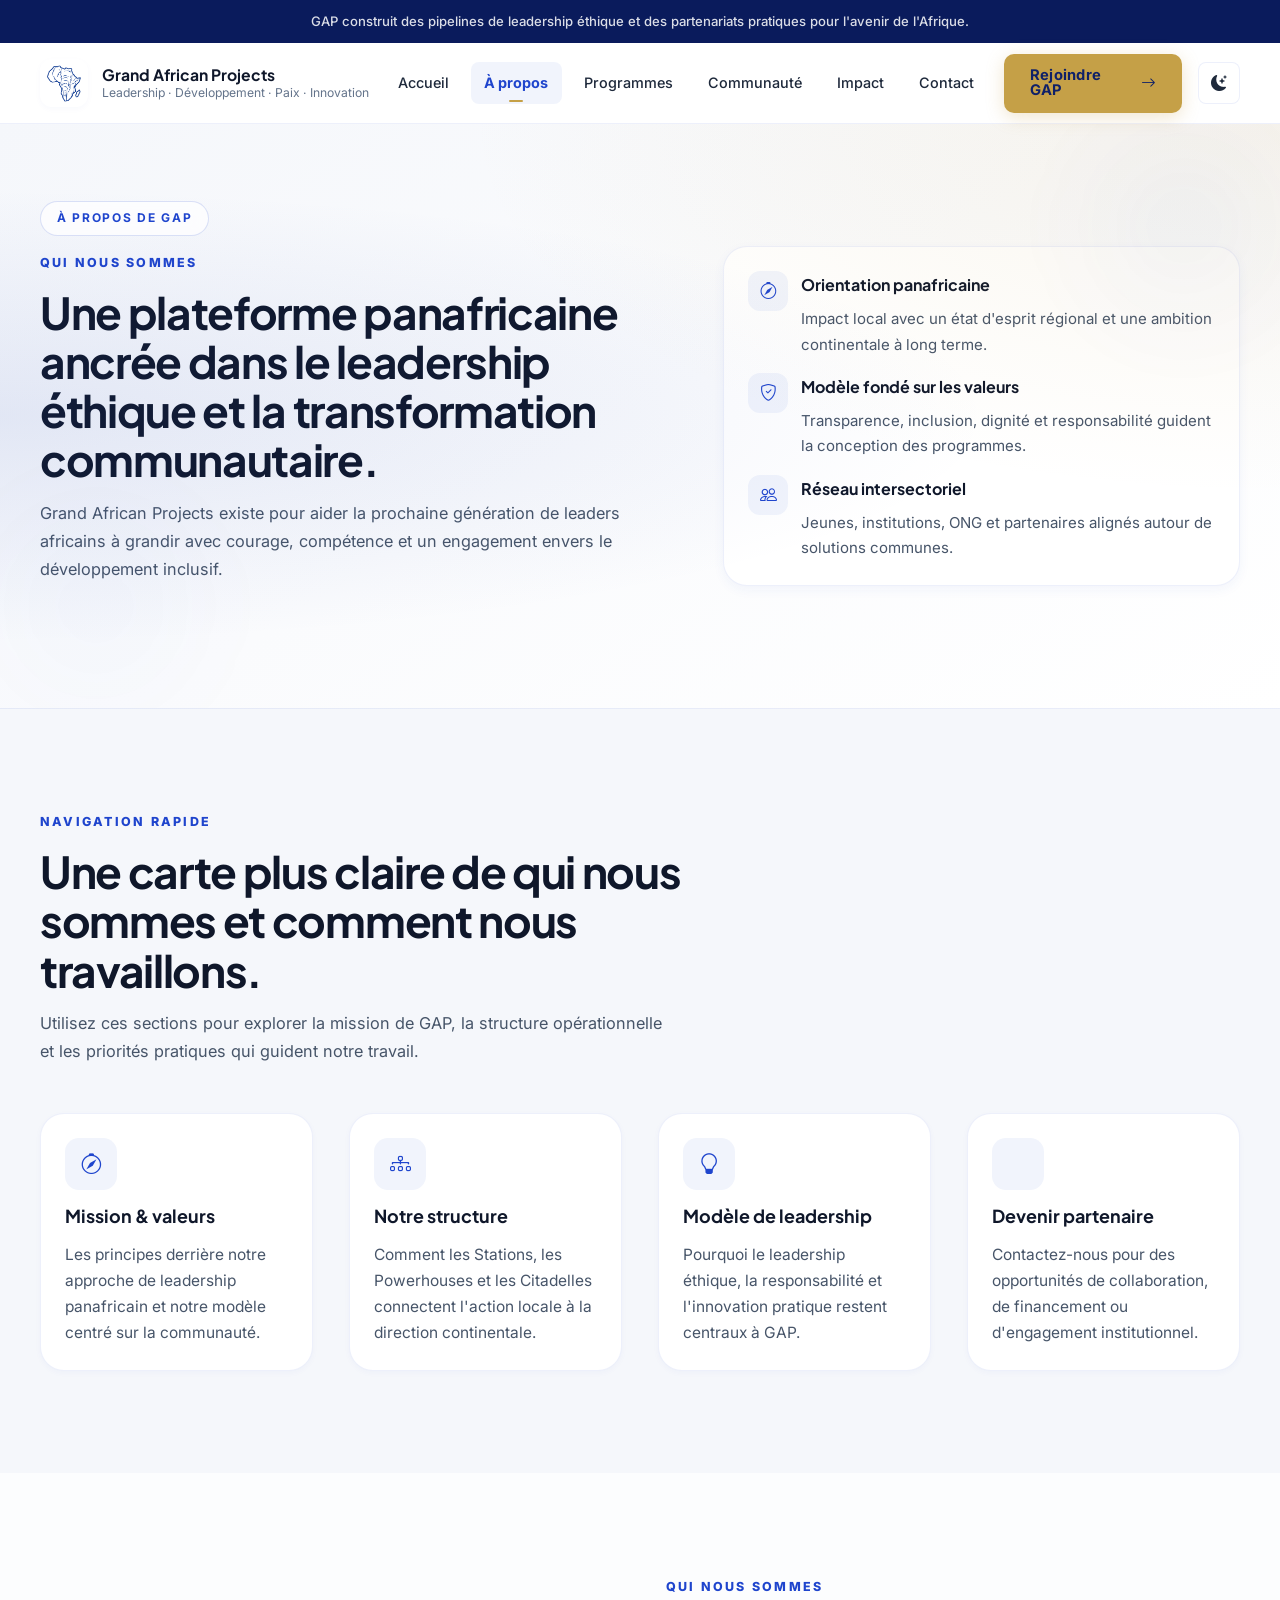
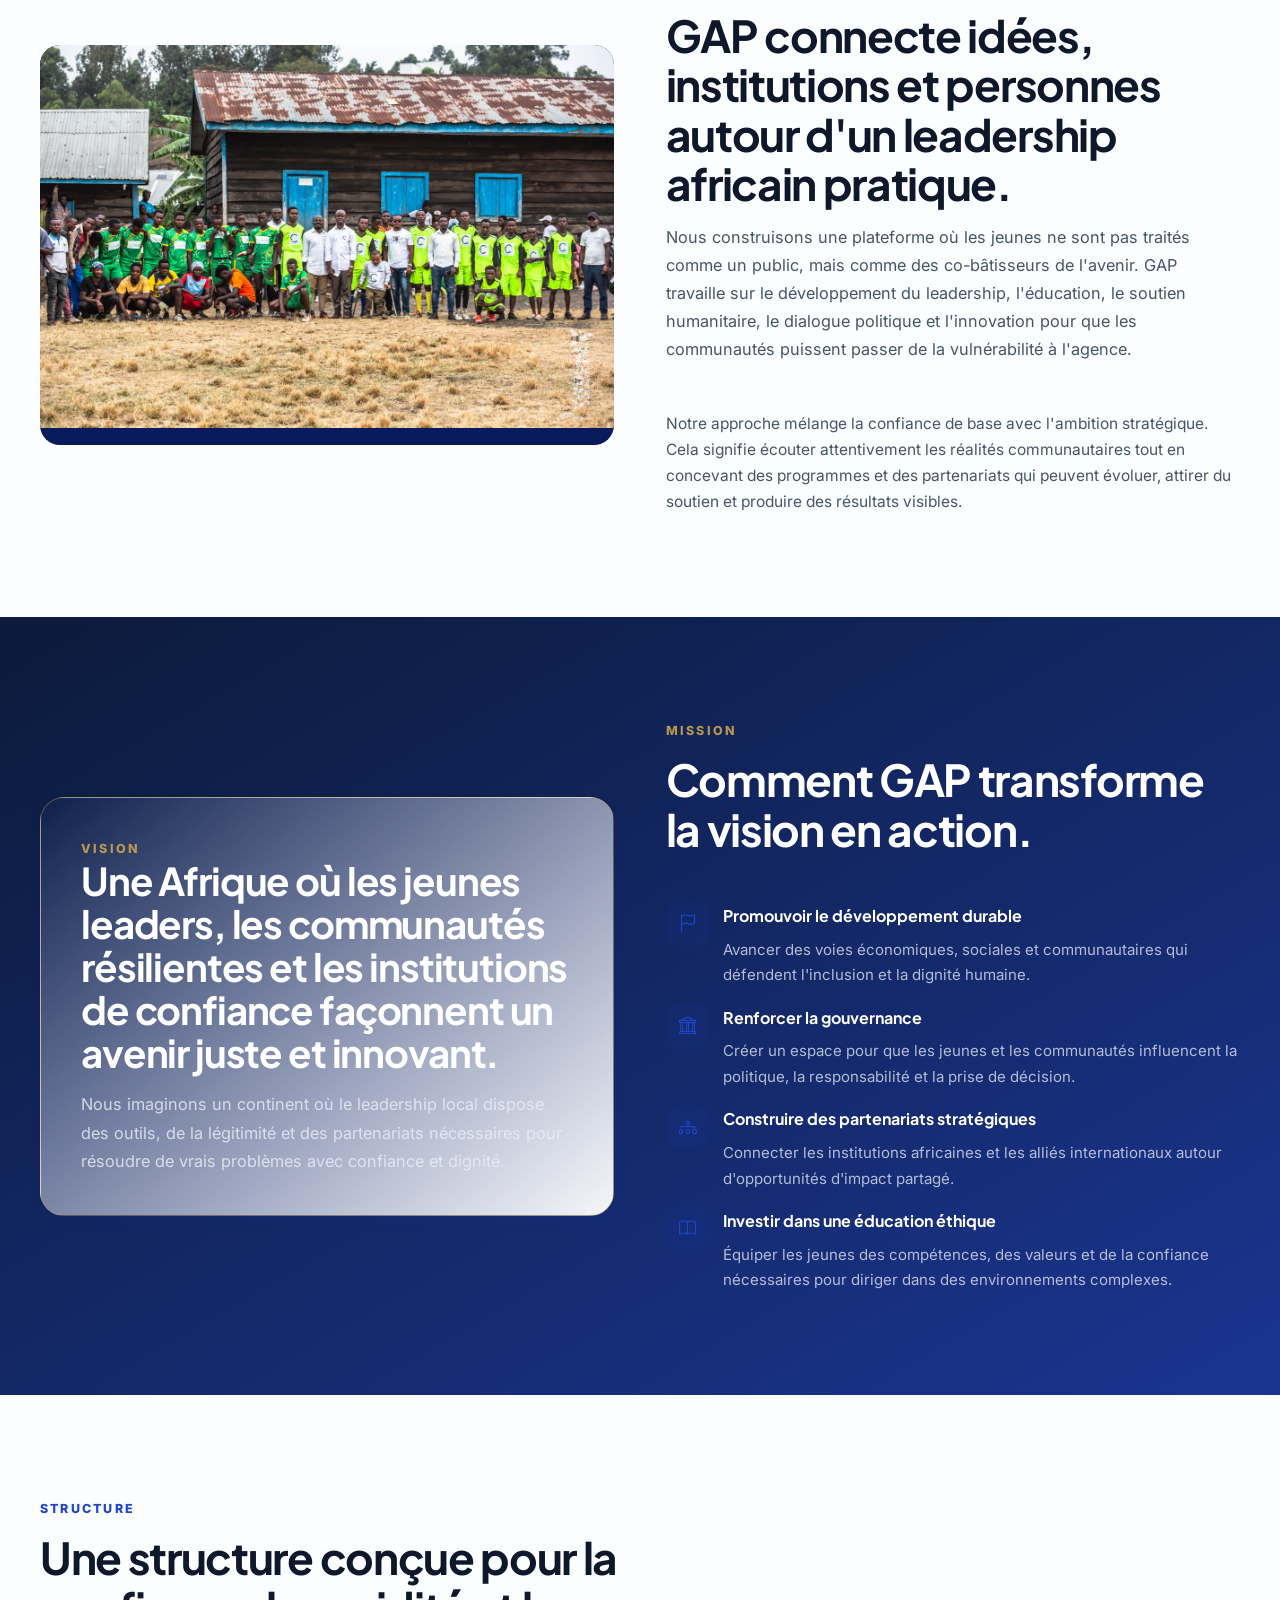
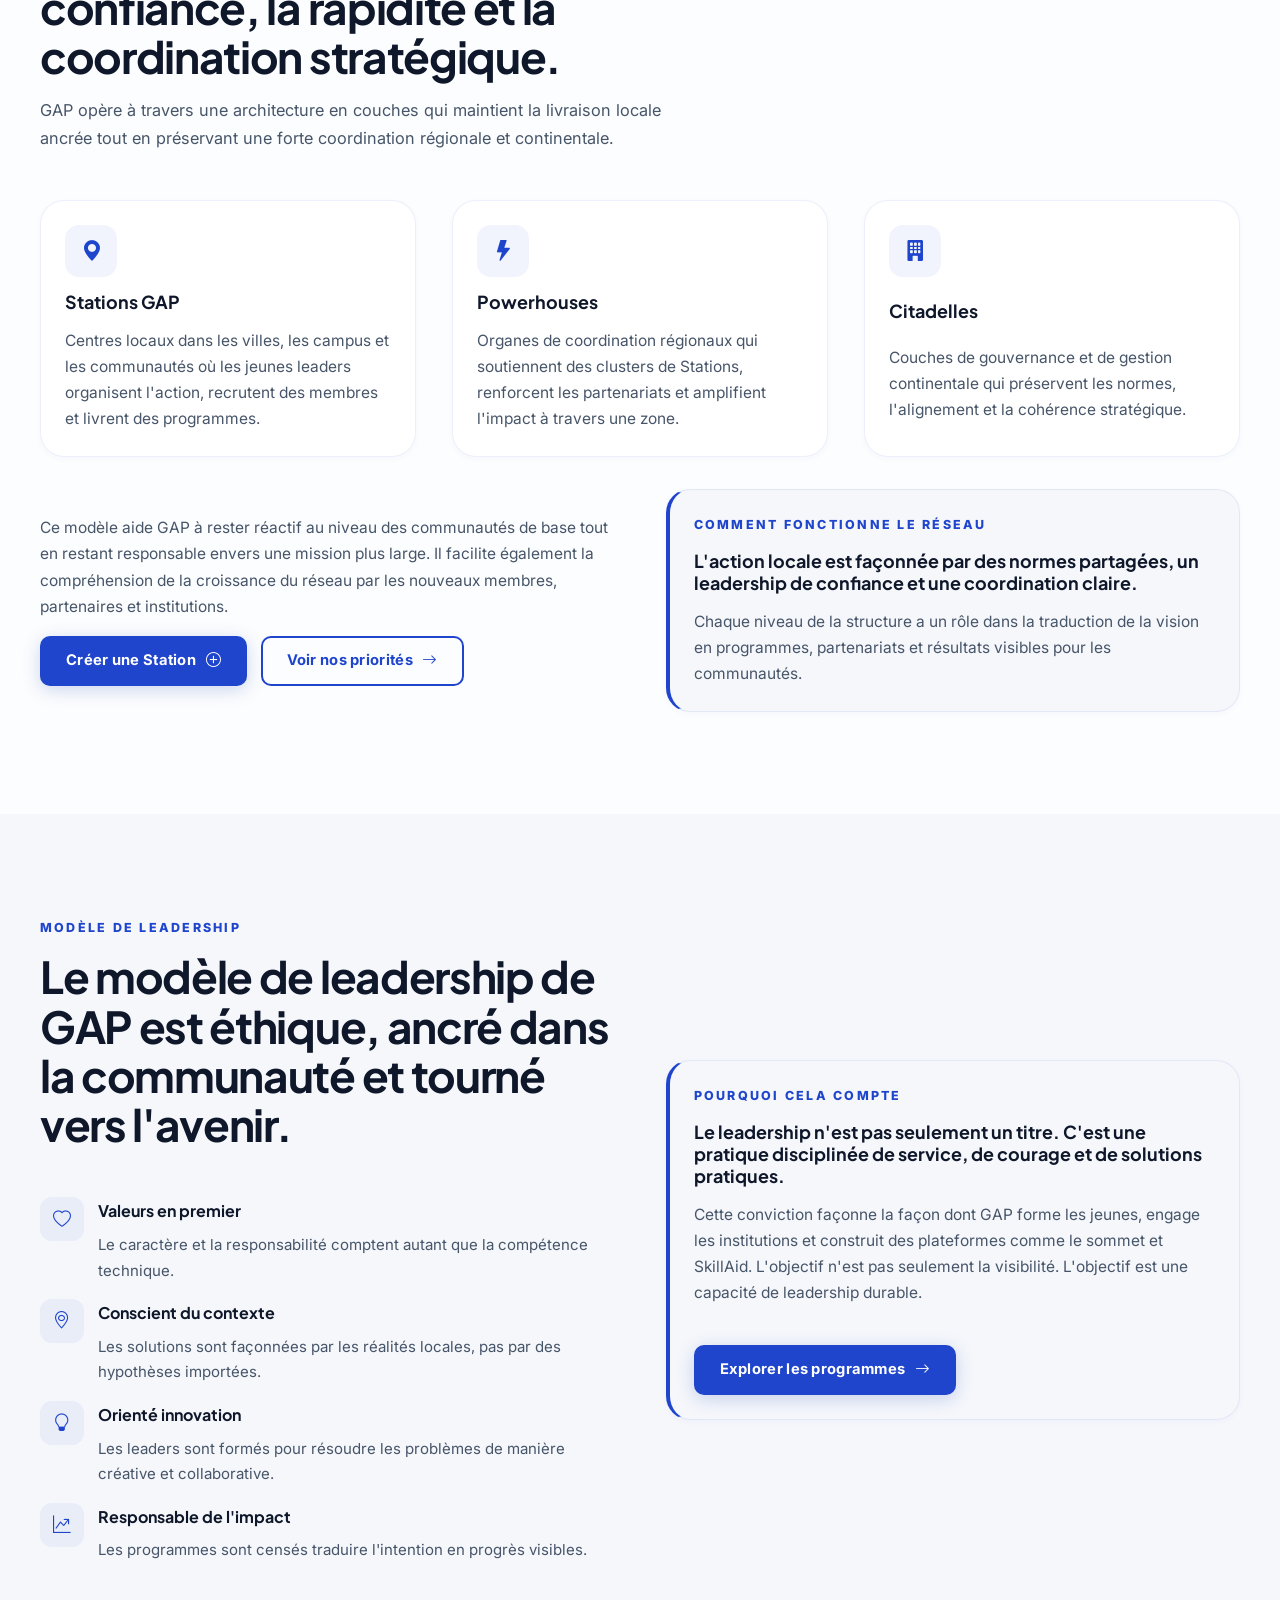
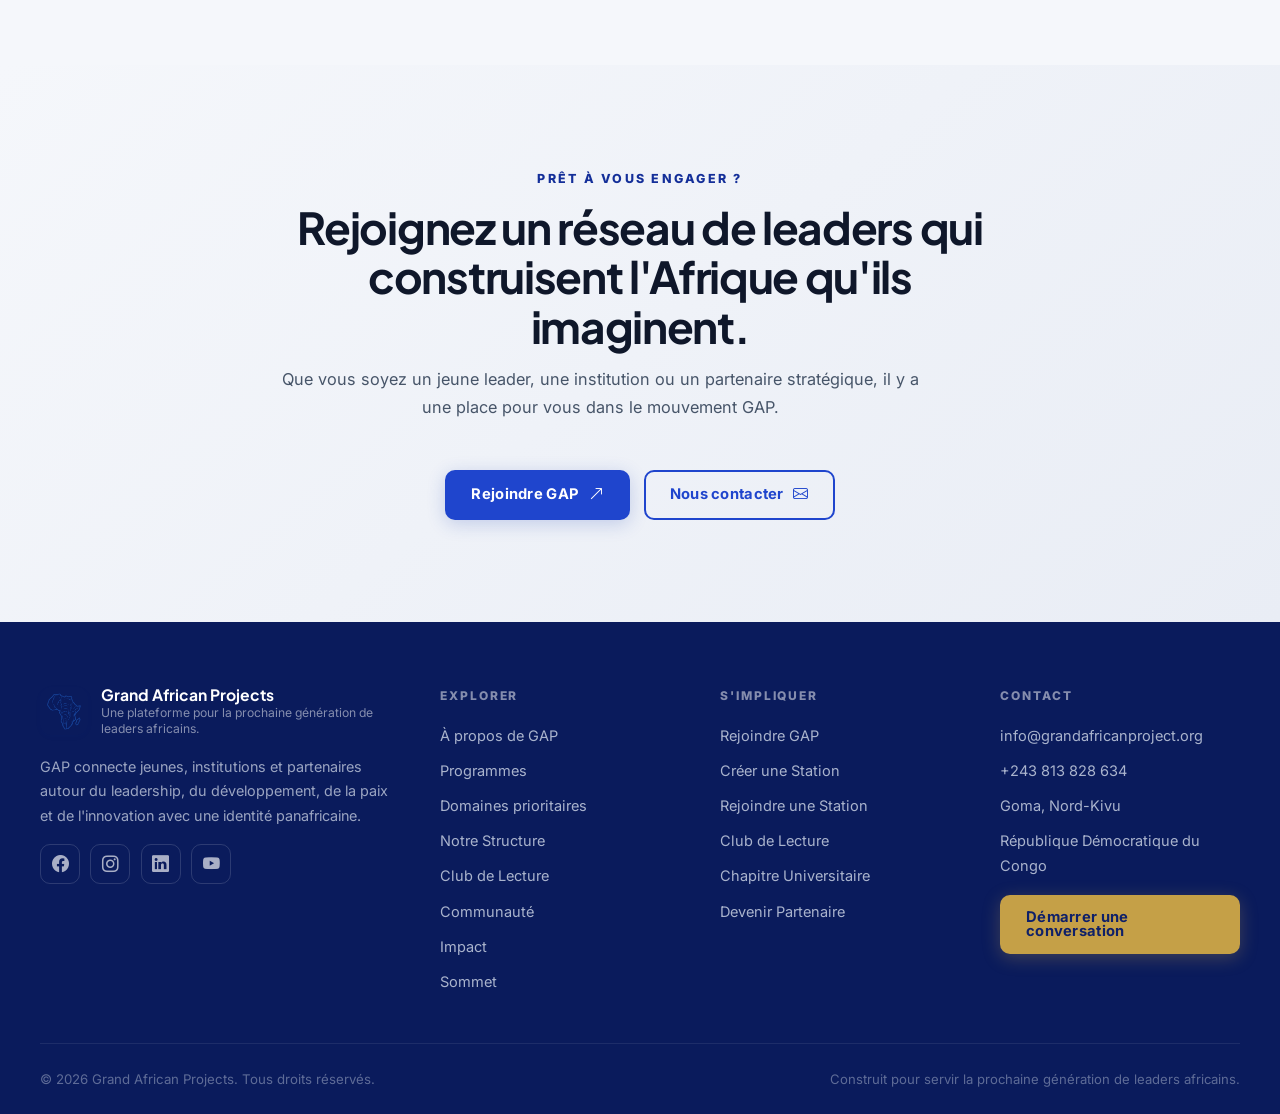
==== commit 8efc72a7: "update  1" ====
--- a/about.html
+++ b/about.html
@@ -1,21 +1,17 @@
 <!DOCTYPE html>
-<html lang="en" data-theme="light">
+<html lang="fr" data-theme="light">
 <head>
   <meta charset="utf-8">
   <meta name="viewport" content="width=device-width, initial-scale=1">
-  <title>About GAP | Grand African Projects — Mission, Vision & Leadership Model</title>
-  <meta name="description" content="Learn about Grand African Projects (GAP) — our mission, vision, organizational structure, and Pan-African leadership model built on ethics, accountability, and community transformation.">
-  <meta name="keywords" content="about Grand African Projects, GAP mission, Pan-African NGO, ethical leadership Africa, community development DRC">
-  <meta property="og:title" content="About Grand African Projects">
-  <meta property="og:description" content="A Pan-African platform rooted in ethical leadership and community transformation.">
+  <title>À propos | Grand African Projects — Mission, Vision &amp; Modèle de Leadership</title>
+  <meta name="description" content="Découvrez Grand African Projects (GAP) — notre mission, vision, structure organisationnelle et modèle de leadership panafricain fondé sur l'éthique, la responsabilité et la transformation communautaire.">
+  <meta name="theme-color" content="#2347B5">
+  <meta property="og:title" content="À propos de Grand African Projects">
+  <meta property="og:description" content="Une plateforme panafricaine ancrée dans le leadership éthique et la transformation communautaire.">
   <meta property="og:type" content="website">
   <link rel="canonical" href="https://grandafricanproject.org/about.html">
-  <meta name="theme-color" content="#0A2540">
-  <link rel="icon" href="assets/img/favicon.png">
-  <link rel="apple-touch-icon" href="assets/img/apple-touch-icon.png">
-  <meta property="og:image" content="https://grandafricanproject.org/assets/img/logo.png">
-  <meta name="twitter:card" content="summary_large_image">
-  <meta name="twitter:image" content="https://grandafricanproject.org/assets/img/logo.png">
+  <link rel="icon" type="image/png" href="assets/img/logo.png">
+  <link rel="apple-touch-icon" href="assets/img/logo.png">
   <link rel="preconnect" href="https://fonts.googleapis.com">
   <link rel="preconnect" href="https://fonts.gstatic.com" crossorigin>
   <link href="https://fonts.googleapis.com/css2?family=Inter:wght@400;500;600;700;800&family=Poppins:wght@600;700;800&display=swap" rel="stylesheet">
@@ -24,307 +20,358 @@
   <script defer src="assets/js/site.js"></script>
 </head>
 <body data-page="about">
-  <a class="skip-link" href="#main">Skip to content</a>
-
-  <header class="site-header">
-    <div class="announcement">
-      <div class="container">GAP builds ethical leadership pipelines and practical partnerships for Africa's future.</div>
-    </div>
-    <div class="container nav-shell">
-      <a class="brand" href="index.html" aria-label="Grand African Projects home">
-        <img src="assets/img/logo.png" alt="Grand African Projects logo" width="52" height="52">
-        <div>
-          <div class="brand-title">Grand African Projects</div>
-          <div class="brand-copy">Leadership. Development. Peace. Innovation.</div>
-        </div>
+<a class="skip-link" href="#main">Aller au contenu</a>
+
+<!-- HEADER -->
+<header class="site-header" id="site-header">
+  <div class="announcement">
+    <div class="container">GAP construit des pipelines de leadership éthique et des partenariats pratiques pour l'avenir de l'Afrique.</div>
+  </div>
+  <div class="container nav-shell">
+    <a class="brand" href="index.html" aria-label="Grand African Projects — Accueil">
+      <img src="assets/img/logo.png" alt="Logo Grand African Projects" width="48" height="48">
+      <div>
+        <div class="brand-title">Grand African Projects</div>
+        <div class="brand-copy">Leadership · Développement · Paix · Innovation</div>
+      </div>
+    </a>
+    <nav class="site-nav" id="primary-navigation" data-nav aria-label="Navigation principale">
+      <a class="nav-link" href="index.html">Accueil</a>
+      <a class="nav-link" href="about.html">À propos</a>
+      <a class="nav-link" href="programs.html">Programmes</a>
+      <a class="nav-link" href="community.html">Communauté</a>
+      <a class="nav-link" href="impact.html">Impact</a>
+      <a class="nav-link" href="contact.html">Contact</a>
+      <a class="button button-accent nav-cta" href="join.html">Rejoindre GAP <i class="bi bi-arrow-right" aria-hidden="true"></i></a>
+    </nav>
+    <div class="header-tools">
+      <button class="theme-toggle" type="button" data-theme-toggle aria-label="Basculer le thème sombre" aria-pressed="false">
+        <i class="bi bi-moon-stars-fill" aria-hidden="true"></i>
+        <span class="theme-toggle-text">Basculer le thème</span>
+      </button>
+      <button class="nav-toggle" type="button" data-nav-toggle aria-expanded="false" aria-controls="primary-navigation" aria-label="Ouvrir la navigation">
+        <i class="bi bi-list" aria-hidden="true"></i>
+      </button>
+    </div>
+  </div>
+</header>
+
+<main id="main">
+
+<!-- PAGE HERO -->
+<section class="page-hero glow-blob-container dots-pattern">
+  <div class="glow-blob top-right" style="opacity: 0.7;"></div>
+  <div class="glow-blob bottom-left" style="opacity: 0.5;"></div>
+  <div class="container page-hero-grid">
+    <div data-reveal>
+      <span class="eyebrow">À propos de GAP</span>
+      <div class="section-header" style="margin-top:1rem;">
+        <span class="section-kicker">Qui nous sommes</span>
+        <h1 class="section-heading">Une plateforme panafricaine ancrée dans le leadership éthique et la transformation communautaire.</h1>
+        <p class="section-copy">Grand African Projects existe pour aider la prochaine génération de leaders africains à grandir avec courage, compétence et un engagement envers le développement inclusif.</p>
+      </div>
+    </div>
+    <div class="page-hero-card" data-reveal>
+      <ul class="page-hero-list">
+        <li>
+          <i class="bi bi-compass" aria-hidden="true"></i>
+          <div>
+            <strong class="detail-title">Orientation panafricaine</strong>
+            <p class="detail-copy">Impact local avec un état d'esprit régional et une ambition continentale à long terme.</p>
+          </div>
+        </li>
+        <li>
+          <i class="bi bi-shield-check" aria-hidden="true"></i>
+          <div>
+            <strong class="detail-title">Modèle fondé sur les valeurs</strong>
+            <p class="detail-copy">Transparence, inclusion, dignité et responsabilité guident la conception des programmes.</p>
+          </div>
+        </li>
+        <li>
+          <i class="bi bi-people" aria-hidden="true"></i>
+          <div>
+            <strong class="detail-title">Réseau intersectoriel</strong>
+            <p class="detail-copy">Jeunes, institutions, ONG et partenaires alignés autour de solutions communes.</p>
+          </div>
+        </li>
+      </ul>
+    </div>
+  </div>
+</section>
+
+<!-- NAVIGATION RAPIDE -->
+<section class="section surface-muted">
+  <div class="container">
+    <div class="section-header" data-reveal>
+      <span class="section-kicker">Navigation rapide</span>
+      <h2 class="section-heading">Une carte plus claire de qui nous sommes et comment nous travaillons.</h2>
+      <p class="section-copy">Utilisez ces sections pour explorer la mission de GAP, la structure opérationnelle et les priorités pratiques qui guident notre travail.</p>
+    </div>
+    <div class="card-grid" data-reveal>
+      <a class="program-card" href="#mission" style="text-decoration:none;">
+        <div class="program-icon"><i class="bi bi-compass" aria-hidden="true"></i></div>
+        <h3 class="card-title">Mission &amp; valeurs</h3>
+        <p class="card-copy">Les principes derrière notre approche de leadership panafricain et notre modèle centré sur la communauté.</p>
       </a>
-
-      <nav class="site-nav" id="primary-navigation" data-nav aria-label="Primary">
-        <a class="nav-link" href="index.html">Home</a>
-        <a class="nav-link" href="about.html">About</a>
-        <a class="nav-link" href="programs.html">Programs</a>
-        <a class="nav-link" href="community.html">Community</a>
-        <a class="nav-link" href="impact.html">Impact</a>
-        <a class="nav-link" href="contact.html">Contact</a>
-        <a class="button button-accent nav-cta" href="join.html">Join GAP <i class="bi bi-arrow-right"></i></a>
-      </nav>
-
-      <div class="header-tools">
-        <button class="theme-toggle" type="button" data-theme-toggle aria-label="Switch to dark mode" aria-pressed="false">
-          <i class="bi bi-moon-stars-fill" aria-hidden="true"></i>
-          <span class="theme-toggle-text">Toggle theme</span>
-        </button>
-        <button class="nav-toggle" type="button" data-nav-toggle aria-expanded="false" aria-controls="primary-navigation" aria-label="Open navigation">
-          <i class="bi bi-list" aria-hidden="true"></i>
-        </button>
-      </div>
-    </div>
-  </header>
-
-  <main id="main">
-    <section class="page-hero">
-      <div class="container page-hero-grid">
-        <div data-reveal>
-          <span class="eyebrow">About GAP</span>
-          <div class="section-header" style="margin-top: 1rem;">
-            <span class="section-kicker">Who we are</span>
-            <h1 class="section-heading">A Pan-African platform rooted in ethical leadership and community transformation.</h1>
-            <p class="section-copy">Grand African Projects exists to help Africa's next generation of leaders grow with courage, competence, and a commitment to inclusive development.</p>
-          </div>
-        </div>
-        <div class="page-hero-card" data-reveal>
-          <ul class="page-hero-list">
-            <li>
-              <i class="bi bi-compass"></i>
-              <div>
-                <strong class="detail-title">Pan-African orientation</strong>
-                <p class="detail-copy">Local impact with a regional mindset and long-term continental ambition.</p>
-              </div>
-            </li>
-            <li>
-              <i class="bi bi-shield-check"></i>
-              <div>
-                <strong class="detail-title">Values-led model</strong>
-                <p class="detail-copy">Transparency, inclusion, dignity, and accountability guide program design.</p>
-              </div>
-            </li>
-            <li>
-              <i class="bi bi-people"></i>
-              <div>
-                <strong class="detail-title">Cross-sector network</strong>
-                <p class="detail-copy">Youth, institutions, NGOs, and partners aligned around shared solutions.</p>
-              </div>
-            </li>
-          </ul>
-        </div>
-      </div>
-    </section>
-
-    <section class="section surface-muted">
-      <div class="container">
-        <div class="section-header" data-reveal>
-          <span class="section-kicker">Quick navigation</span>
-          <h2 class="section-heading">A clearer map of who we are and how we work.</h2>
-          <p class="section-copy">Use these sections to explore GAP’s mission, operating structure and the practical priorities that guide our work.</p>
-        </div>
-        <div class="card-grid" data-reveal>
-          <a class="program-card" href="#mission" style="text-decoration:none;">
-            <div class="program-icon"><i class="bi bi-compass"></i></div>
-            <h3 class="card-title">Mission &amp; values</h3>
-            <p class="card-copy">The principles behind our pan-African leadership approach and community-centered model.</p>
-          </a>
-          <a class="program-card" href="#structure" style="text-decoration:none;">
-            <div class="program-icon"><i class="bi bi-diagram-3"></i></div>
-            <h3 class="card-title">Our structure</h3>
-            <p class="card-copy">How Stations, Powerhouses and Citadels connect local action to continental direction.</p>
-          </a>
-          <a class="program-card" href="#leadership" style="text-decoration:none;">
-            <div class="program-icon"><i class="bi bi-lightbulb"></i></div>
-            <h3 class="card-title">Leadership model</h3>
-            <p class="card-copy">Why ethical leadership, accountability and practical innovation remain central to GAP.</p>
-          </a>
-        </div>
-      </div>
-    </section>
-
-    <section class="section" id="mission">
-      <div class="container split-grid">
-        <div class="image-panel" data-reveal>
-          <div class="photo-frame">
-            <img src="assets/img/team.jpg" alt="Grand African Projects team members and participants" loading="lazy" width="1600" height="900">
-          </div>
-        </div>
-        <div data-reveal>
-          <div class="section-header">
-            <span class="section-kicker">Who we are</span>
-            <h2 class="section-heading">GAP connects ideas, institutions, and people around practical African leadership.</h2>
-            <p class="section-copy">We are building a platform where youth are not treated as an audience, but as co-builders of the future. GAP works across leadership development, education, humanitarian support, policy dialogue, and innovation so communities can move from vulnerability to agency.</p>
-          </div>
-          <p class="card-copy">Our approach blends grassroots trust with strategic ambition. That means listening carefully to community realities while designing programs and partnerships that can scale, attract support, and deliver visible outcomes.</p>
-        </div>
-      </div>
-    </section>
-
-    <section class="section surface-brand">
-      <div class="container two-column">
-        <div class="vision-panel" data-reveal>
-          <span class="section-kicker">Vision</span>
-          <h2 class="section-heading" style="font-size: clamp(1.9rem, 4vw, 2.6rem);">An Africa where young leaders, resilient communities, and trusted institutions shape a just and innovative future.</h2>
-          <p class="section-copy" style="margin-top: 1rem;">We imagine a continent where local leadership has the tools, legitimacy, and partnerships needed to solve real problems with confidence and dignity.</p>
-        </div>
-        <div data-reveal>
-          <div class="section-header">
-            <span class="section-kicker">Mission</span>
-            <h2 class="section-heading">How GAP turns vision into action.</h2>
-          </div>
-          <ul class="feature-list">
-            <li>
-              <i class="bi bi-flag"></i>
-              <div>
-                <strong class="detail-title">Promote sustainable development</strong>
-                <p class="detail-copy">Advance economic, social, and community-centered pathways that uphold inclusion and human dignity.</p>
-              </div>
-            </li>
-            <li>
-              <i class="bi bi-bank"></i>
-              <div>
-                <strong class="detail-title">Strengthen governance</strong>
-                <p class="detail-copy">Create space for youth and communities to influence policy, accountability, and decision-making.</p>
-              </div>
-            </li>
-            <li>
-              <i class="bi bi-diagram-3"></i>
-              <div>
-                <strong class="detail-title">Build strategic partnerships</strong>
-                <p class="detail-copy">Connect African institutions and international allies around shared impact opportunities.</p>
-              </div>
-            </li>
-            <li>
-              <i class="bi bi-book"></i>
-              <div>
-                <strong class="detail-title">Invest in ethical education</strong>
-                <p class="detail-copy">Equip youth with the skills, values, and confidence required to lead in complex environments.</p>
-              </div>
-            </li>
-          </ul>
-        </div>
-      </div>
-    </section>
-
-    <section class="section" id="structure">
-      <div class="container">
-        <div class="section-header" data-reveal>
-          <span class="section-kicker">Structure</span>
-          <h2 class="section-heading">A structure designed for trust, speed, and strategic coordination.</h2>
-          <p class="section-copy">GAP operates through a layered architecture that keeps local delivery grounded while preserving strong regional and continental coordination.</p>
-        </div>
-        <div class="structure-grid" data-reveal>
-          <article class="structure-card">
-            <h3 class="card-title">GAP Stations</h3>
-            <p class="card-copy">Local hubs in cities, campuses and communities where youth leaders organize action, recruit members and deliver programs.</p>
-          </article>
-          <article class="structure-card">
-            <h3 class="card-title">Powerhouses</h3>
-            <p class="card-copy">Regional coordination bodies that support clusters of Stations, strengthen partnerships and amplify impact across a zone.</p>
-          </article>
-          <article class="structure-card">
-            <h3 class="card-title">Citadels</h3>
-            <p class="card-copy">Continental governance and stewardship layers that preserve standards, alignment and strategic coherence.</p>
-          </article>
-        </div>
-        <div class="split-grid" data-reveal style="margin-top:2rem; align-items:center;">
-          <div>
-            <p class="card-copy">This model helps GAP remain responsive at the grassroots level while staying accountable to a broader mission. It also makes it easier for new members, partners and institutions to understand how the network grows.</p>
-            <div class="actions" style="margin-top:1rem;">
-              <a class="button" href="join.html#station-founder">Create a Station <i class="bi bi-plus-circle"></i></a>
-              <a class="button button-outline" href="programs.html#special-focus">See our priority areas <i class="bi bi-arrow-right"></i></a>
-            </div>
-          </div>
-          <div class="quote-card">
-            <span class="section-kicker">How the network works</span>
-            <h3 class="card-title">Local action is shaped by shared standards, trusted leadership and clear coordination.</h3>
-            <p class="card-copy">Every level of the structure has a role in translating vision into programmes, partnerships and visible outcomes for communities.</p>
-          </div>
-        </div>
-      </div>
-    </section>
-
-    <section class="section surface-muted" id="leadership">
-      <div class="container two-column">
-        <div data-reveal>
-          <div class="section-header">
-            <span class="section-kicker">Leadership model</span>
-            <h2 class="section-heading">The GAP leadership model is ethical, community-rooted, and future-facing.</h2>
-          </div>
-          <ul class="leadership-list">
-            <li>
-              <i class="bi bi-heart"></i>
-              <div>
-                <strong class="detail-title">Values first</strong>
-                <p class="detail-copy">Character and responsibility matter as much as technical skill.</p>
-              </div>
-            </li>
-            <li>
-              <i class="bi bi-geo-alt"></i>
-              <div>
-                <strong class="detail-title">Context aware</strong>
-                <p class="detail-copy">Solutions are shaped by local realities, not imported assumptions.</p>
-              </div>
-            </li>
-            <li>
-              <i class="bi bi-lightbulb"></i>
-              <div>
-                <strong class="detail-title">Innovation oriented</strong>
-                <p class="detail-copy">Leaders are trained to solve problems creatively and collaboratively.</p>
-              </div>
-            </li>
-            <li>
-              <i class="bi bi-graph-up-arrow"></i>
-              <div>
-                <strong class="detail-title">Impact accountable</strong>
-                <p class="detail-copy">Programs are expected to translate intention into visible progress.</p>
-              </div>
-            </li>
-          </ul>
-        </div>
-        <div class="quote-card" data-reveal>
-          <span class="section-kicker">Why it matters</span>
-          <h3 class="card-title">Leadership is not just a title. It is a disciplined practice of service, courage, and practical solutions.</h3>
-          <p class="card-copy">That belief shapes how GAP trains young people, engages institutions, and builds platforms like the summit and SkillAid. The goal is not visibility alone. The goal is durable leadership capacity.</p>
-          <div class="actions" style="margin-top: 1.5rem;">
-            <a class="button" href="programs.html">Explore Programs <i class="bi bi-arrow-right"></i></a>
-          </div>
-        </div>
-      </div>
-    </section>
-  </main>
-
-  <footer class="site-footer">
-    <div class="container">
-      <div class="footer-grid">
-        <div class="footer-column">
-          <a class="brand" href="index.html">
-            <img src="assets/img/logo.png" alt="Grand African Projects logo" width="52" height="52" loading="lazy">
-            <div>
-              <div class="brand-title">Grand African Projects</div>
-              <div class="brand-copy">A platform for Africa's next generation of leaders and solutions.</div>
-            </div>
-          </a>
-          <p class="card-copy">Leadership pipelines, community trust, and strategic partnerships built for long-term African progress.</p>
-        </div>
-        <div class="footer-column">
-          <div class="footer-title">Explore</div>
-          <div class="footer-links">
-            <a href="about.html">About GAP</a>
-            <a href="programs.html">Programs</a>
-            <a href="programs.html#special-focus">Special Focus</a>
-            <a href="about.html#structure">Our Structure</a>
-            <a href="community.html">Community</a>
-            <a href="impact.html">Impact</a>
-            <a href="summit.html">Summit</a>
-          </div>
-        </div>
-        <div class="footer-column">
-          <div class="footer-title">Contact</div>
-          <div class="footer-links">
-            <a href="mailto:info@grandafricanproject.org">info@grandafricanproject.org</a>
-            <a href="tel:+243813828634">+243 813 828 634</a>
-            <span>Goma, North Kivu, Democratic Republic of the Congo</span>
-          </div>
-        </div>
-        <div class="footer-column">
-          <div class="footer-title">Connect</div>
-          <div class="social-links">
-            <a class="social-link" href="https://www.facebook.com/GrandAfricanProjects" aria-label="Facebook"><i class="bi bi-facebook"></i></a>
-            <a class="social-link" href="https://www.instagram.com/grandafricanprojects?igsh=MTlhd29kMHR5dHFyNw==" aria-label="Instagram"><i class="bi bi-instagram"></i></a>
-            <a class="social-link" href="https://www.linkedin.com/company/grand-african-projects/" aria-label="LinkedIn"><i class="bi bi-linkedin"></i></a>
-            <a class="social-link" href="https://www.youtube.com/@GrandAfricanProjectsNGO" aria-label="YouTube"><i class="bi bi-youtube"></i></a>
-          </div>
-          <a class="button button-accent" style="margin-top:0.75rem;" href="join.html">Join GAP</a>
-        </div>
-      </div>
-      <div class="footer-bottom">&copy; <span data-year></span> Grand African Projects. All rights reserved.</div>
-    </div>
-  </footer>
+      <a class="program-card" href="#structure" style="text-decoration:none;">
+        <div class="program-icon"><i class="bi bi-diagram-3" aria-hidden="true"></i></div>
+        <h3 class="card-title">Notre structure</h3>
+        <p class="card-copy">Comment les Stations, les Powerhouses et les Citadelles connectent l'action locale à la direction continentale.</p>
+      </a>
+      <a class="program-card" href="#leadership" style="text-decoration:none;">
+        <div class="program-icon"><i class="bi bi-lightbulb" aria-hidden="true"></i></div>
+        <h3 class="card-title">Modèle de leadership</h3>
+        <p class="card-copy">Pourquoi le leadership éthique, la responsabilité et l'innovation pratique restent centraux à GAP.</p>
+      </a>
+      <a class="program-card" href="contact.html#partner-form" style="text-decoration:none;">
+        <div class="program-icon"><i class="bi bi-handshake" aria-hidden="true"></i></div>
+        <h3 class="card-title">Devenir partenaire</h3>
+        <p class="card-copy">Contactez-nous pour des opportunités de collaboration, de financement ou d'engagement institutionnel.</p>
+      </a>
+    </div>
+  </div>
+</section>
+
+<!-- QUI NOUS SOMMES -->
+<section class="section" id="mission">
+  <div class="container split-grid">
+    <div class="image-panel" data-reveal>
+      <div class="photo-frame">
+        <img src="assets/img/team.jpg" alt="Membres de l'équipe et participants de Grand African Projects" loading="lazy" width="1600" height="900">
+      </div>
+    </div>
+    <div data-reveal>
+      <div class="section-header">
+        <span class="section-kicker">Qui nous sommes</span>
+        <h2 class="section-heading">GAP connecte idées, institutions et personnes autour d'un leadership africain pratique.</h2>
+        <p class="section-copy">Nous construisons une plateforme où les jeunes ne sont pas traités comme un public, mais comme des co-bâtisseurs de l'avenir. GAP travaille sur le développement du leadership, l'éducation, le soutien humanitaire, le dialogue politique et l'innovation pour que les communautés puissent passer de la vulnérabilité à l'agence.</p>
+      </div>
+      <p class="card-copy">Notre approche mélange la confiance de base avec l'ambition stratégique. Cela signifie écouter attentivement les réalités communautaires tout en concevant des programmes et des partenariats qui peuvent évoluer, attirer du soutien et produire des résultats visibles.</p>
+    </div>
+  </div>
+</section>
+
+<!-- VISION & MISSION -->
+<section class="section surface-dark">
+  <div class="container two-column">
+    <div class="vision-panel" data-reveal>
+      <span class="section-kicker" style="color:rgba(201,163,78,0.9);">Vision</span>
+      <h2 class="section-heading" style="font-size:clamp(1.7rem,3.5vw,2.4rem); color:#fff;">Une Afrique où les jeunes leaders, les communautés résilientes et les institutions de confiance façonnent un avenir juste et innovant.</h2>
+      <p class="section-copy" style="margin-top:1rem; color:rgba(232,238,248,0.82);">Nous imaginons un continent où le leadership local dispose des outils, de la légitimité et des partenariats nécessaires pour résoudre de vrais problèmes avec confiance et dignité.</p>
+    </div>
+    <div data-reveal>
+      <div class="section-header">
+        <span class="section-kicker" style="color:rgba(201,163,78,0.9);">Mission</span>
+        <h2 class="section-heading" style="color:#fff;">Comment GAP transforme la vision en action.</h2>
+      </div>
+      <ul class="feature-list">
+        <li>
+          <i class="bi bi-flag" aria-hidden="true"></i>
+          <div>
+            <strong class="detail-title" style="color:#fff;">Promouvoir le développement durable</strong>
+            <p class="detail-copy" style="color:rgba(232,238,248,0.75);">Avancer des voies économiques, sociales et communautaires qui défendent l'inclusion et la dignité humaine.</p>
+          </div>
+        </li>
+        <li>
+          <i class="bi bi-bank" aria-hidden="true"></i>
+          <div>
+            <strong class="detail-title" style="color:#fff;">Renforcer la gouvernance</strong>
+            <p class="detail-copy" style="color:rgba(232,238,248,0.75);">Créer un espace pour que les jeunes et les communautés influencent la politique, la responsabilité et la prise de décision.</p>
+          </div>
+        </li>
+        <li>
+          <i class="bi bi-diagram-3" aria-hidden="true"></i>
+          <div>
+            <strong class="detail-title" style="color:#fff;">Construire des partenariats stratégiques</strong>
+            <p class="detail-copy" style="color:rgba(232,238,248,0.75);">Connecter les institutions africaines et les alliés internationaux autour d'opportunités d'impact partagé.</p>
+          </div>
+        </li>
+        <li>
+          <i class="bi bi-book" aria-hidden="true"></i>
+          <div>
+            <strong class="detail-title" style="color:#fff;">Investir dans une éducation éthique</strong>
+            <p class="detail-copy" style="color:rgba(232,238,248,0.75);">Équiper les jeunes des compétences, des valeurs et de la confiance nécessaires pour diriger dans des environnements complexes.</p>
+          </div>
+        </li>
+      </ul>
+    </div>
+  </div>
+</section>
+
+<!-- STRUCTURE -->
+<section class="section" id="structure">
+  <div class="container">
+    <div class="section-header" data-reveal>
+      <span class="section-kicker">Structure</span>
+      <h2 class="section-heading">Une structure conçue pour la confiance, la rapidité et la coordination stratégique.</h2>
+      <p class="section-copy">GAP opère à travers une architecture en couches qui maintient la livraison locale ancrée tout en préservant une forte coordination régionale et continentale.</p>
+    </div>
+    <div class="structure-grid" data-reveal>
+      <article class="structure-card">
+        <div class="program-icon"><i class="bi bi-geo-alt-fill" aria-hidden="true"></i></div>
+        <h3 class="card-title">Stations GAP</h3>
+        <p class="card-copy">Centres locaux dans les villes, les campus et les communautés où les jeunes leaders organisent l'action, recrutent des membres et livrent des programmes.</p>
+      </article>
+      <article class="structure-card">
+        <div class="program-icon"><i class="bi bi-lightning-fill" aria-hidden="true"></i></div>
+        <h3 class="card-title">Powerhouses</h3>
+        <p class="card-copy">Organes de coordination régionaux qui soutiennent des clusters de Stations, renforcent les partenariats et amplifient l'impact à travers une zone.</p>
+      </article>
+      <article class="structure-card">
+        <div class="program-icon"><i class="bi bi-building-fill" aria-hidden="true"></i></div>
+        <h3 class="card-title">Citadelles</h3>
+        <p class="card-copy">Couches de gouvernance et de gestion continentale qui préservent les normes, l'alignement et la cohérence stratégique.</p>
+      </article>
+    </div>
+    <div class="split-grid" data-reveal style="margin-top:2rem; align-items:center;">
+      <div>
+        <p class="card-copy">Ce modèle aide GAP à rester réactif au niveau des communautés de base tout en restant responsable envers une mission plus large. Il facilite également la compréhension de la croissance du réseau par les nouveaux membres, partenaires et institutions.</p>
+        <div class="actions" style="margin-top:1rem;">
+          <a class="button" href="join.html#station-founder">Créer une Station <i class="bi bi-plus-circle" aria-hidden="true"></i></a>
+          <a class="button button-outline" href="programs.html#special-focus">Voir nos priorités <i class="bi bi-arrow-right" aria-hidden="true"></i></a>
+        </div>
+      </div>
+      <div class="quote-card">
+        <span class="section-kicker">Comment fonctionne le réseau</span>
+        <h3 class="card-title">L'action locale est façonnée par des normes partagées, un leadership de confiance et une coordination claire.</h3>
+        <p class="card-copy">Chaque niveau de la structure a un rôle dans la traduction de la vision en programmes, partenariats et résultats visibles pour les communautés.</p>
+      </div>
+    </div>
+  </div>
+</section>
+
+<!-- MODÈLE DE LEADERSHIP -->
+<section class="section surface-muted" id="leadership">
+  <div class="container two-column">
+    <div data-reveal>
+      <div class="section-header">
+        <span class="section-kicker">Modèle de leadership</span>
+        <h2 class="section-heading">Le modèle de leadership de GAP est éthique, ancré dans la communauté et tourné vers l'avenir.</h2>
+      </div>
+      <ul class="leadership-list">
+        <li>
+          <i class="bi bi-heart" aria-hidden="true"></i>
+          <div>
+            <strong class="detail-title">Valeurs en premier</strong>
+            <p class="detail-copy">Le caractère et la responsabilité comptent autant que la compétence technique.</p>
+          </div>
+        </li>
+        <li>
+          <i class="bi bi-geo-alt" aria-hidden="true"></i>
+          <div>
+            <strong class="detail-title">Conscient du contexte</strong>
+            <p class="detail-copy">Les solutions sont façonnées par les réalités locales, pas par des hypothèses importées.</p>
+          </div>
+        </li>
+        <li>
+          <i class="bi bi-lightbulb" aria-hidden="true"></i>
+          <div>
+            <strong class="detail-title">Orienté innovation</strong>
+            <p class="detail-copy">Les leaders sont formés pour résoudre les problèmes de manière créative et collaborative.</p>
+          </div>
+        </li>
+        <li>
+          <i class="bi bi-graph-up-arrow" aria-hidden="true"></i>
+          <div>
+            <strong class="detail-title">Responsable de l'impact</strong>
+            <p class="detail-copy">Les programmes sont censés traduire l'intention en progrès visibles.</p>
+          </div>
+        </li>
+      </ul>
+    </div>
+    <div class="quote-card" data-reveal>
+      <span class="section-kicker">Pourquoi cela compte</span>
+      <h3 class="card-title">Le leadership n'est pas seulement un titre. C'est une pratique disciplinée de service, de courage et de solutions pratiques.</h3>
+      <p class="card-copy">Cette conviction façonne la façon dont GAP forme les jeunes, engage les institutions et construit des plateformes comme le sommet et SkillAid. L'objectif n'est pas seulement la visibilité. L'objectif est une capacité de leadership durable.</p>
+      <div class="actions" style="margin-top:1.5rem;">
+        <a class="button" href="programs.html">Explorer les programmes <i class="bi bi-arrow-right" aria-hidden="true"></i></a>
+      </div>
+    </div>
+  </div>
+</section>
+
+<!-- CTA FINAL -->
+<section class="section surface-brand">
+  <div class="container" style="text-align:center; max-width:720px;">
+    <div class="section-header" data-reveal style="max-width:100%; margin-inline:auto; text-align:center;">
+      <span class="section-kicker">Prêt à vous engager ?</span>
+      <h2 class="section-heading">Rejoignez un réseau de leaders qui construisent l'Afrique qu'ils imaginent.</h2>
+      <p class="section-copy">Que vous soyez un jeune leader, une institution ou un partenaire stratégique, il y a une place pour vous dans le mouvement GAP.</p>
+    </div>
+    <div class="actions" data-reveal style="justify-content:center;">
+      <a class="button" href="join.html">Rejoindre GAP <i class="bi bi-arrow-up-right" aria-hidden="true"></i></a>
+      <a class="button button-outline" href="contact.html">Nous contacter <i class="bi bi-envelope" aria-hidden="true"></i></a>
+    </div>
+  </div>
+</section>
+
+</main>
+
+<!-- ═══════════════════ FOOTER ═══════════════════ -->
+<footer class="site-footer">
+  <div class="container">
+    <div class="footer-grid">
+      <div class="footer-column">
+        <a class="brand" href="index.html">
+          <img src="assets/img/logo.png" alt="Logo Grand African Projects" width="48" height="48" loading="lazy">
+          <div>
+            <div class="brand-title">Grand African Projects</div>
+            <div class="brand-copy">Une plateforme pour la prochaine génération de leaders africains.</div>
+          </div>
+        </a>
+        <p class="card-copy" style="margin-top:0.75rem;">GAP connecte jeunes, institutions et partenaires autour du leadership, du développement, de la paix et de l'innovation avec une identité panafricaine.</p>
+        <div class="social-links">
+          <a class="social-link" href="https://www.facebook.com/GrandAfricanProjects" aria-label="Facebook"><i class="bi bi-facebook" aria-hidden="true"></i></a>
+          <a class="social-link" href="https://www.instagram.com/grandafricanprojects?igsh=MTlhd29kMHR5dHFyNw==" aria-label="Instagram"><i class="bi bi-instagram" aria-hidden="true"></i></a>
+          <a class="social-link" href="https://www.linkedin.com/company/grand-african-projects/" aria-label="LinkedIn"><i class="bi bi-linkedin" aria-hidden="true"></i></a>
+          <a class="social-link" href="https://www.youtube.com/@GrandAfricanProjectsNGO" aria-label="YouTube"><i class="bi bi-youtube" aria-hidden="true"></i></a>
+        </div>
+      </div>
+      <div class="footer-column">
+        <div class="footer-title">Explorer</div>
+        <div class="footer-links">
+          <a href="about.html">À propos de GAP</a>
+          <a href="programs.html">Programmes</a>
+          <a href="programs.html#special-focus">Domaines prioritaires</a>
+          <a href="about.html#structure">Notre Structure</a>
+          <a href="bookclub.html">Club de Lecture</a>
+          <a href="community.html">Communauté</a>
+          <a href="impact.html">Impact</a>
+          <a href="summit.html">Sommet</a>
+        </div>
+      </div>
+      <div class="footer-column">
+        <div class="footer-title">S'impliquer</div>
+        <div class="footer-links">
+          <a href="join.html">Rejoindre GAP</a>
+          <a href="join.html#station-founder">Créer une Station</a>
+          <a href="join.html#station-member">Rejoindre une Station</a>
+          <a href="join.html#book-club">Club de Lecture</a>
+          <a href="join.html#university-coordinator">Chapitre Universitaire</a>
+          <a href="contact.html#partner-form">Devenir Partenaire</a>
+        </div>
+      </div>
+      <div class="footer-column">
+        <div class="footer-title">Contact</div>
+        <div class="footer-links">
+          <a href="mailto:info@grandafricanproject.org">info@grandafricanproject.org</a>
+          <a href="tel:+243813828634">+243 813 828 634</a>
+          <span>Goma, Nord-Kivu</span>
+          <span>République Démocratique du Congo</span>
+        </div>
+        <a class="button button-accent" href="contact.html" style="margin-top:1rem; width: 100%;">Démarrer une conversation</a>
+      </div>
+    </div>
+    <div class="footer-bottom">
+      <span>&copy; <span data-year></span> Grand African Projects. Tous droits réservés.</span>
+      <span class="footer-legal">Construit pour servir la prochaine génération de leaders africains.</span>
+    </div>
+  </div>
+</footer>
+
+<button class="scroll-top-btn" id="scroll-top" aria-label="Retour en haut">
+  <i class="bi bi-arrow-up" aria-hidden="true"></i>
+</button>
+
 </body>
 </html>
--- a/assets/css/site.css
+++ b/assets/css/site.css
@@ -1,346 +1,726 @@
+@import url('https://fonts.googleapis.com/css2?family=Inter:wght@300;400;500;600;700;800&family=Plus+Jakarta+Sans:ital,wght@0,300;0,400;0,500;0,600;0,700;0,800;1,400;1,500&family=Playfair+Display:ital,wght@0,500;0,600;0,700;1,400;1,500&display=swap');
+
+/* ============================================================
+   GRAND AFRICAN PROJECTS — Design System
+   Couleur principale : #1F45CD (bleu royal vibrant du logo)
+   Accent : #C5A047 (or institutionnel)
+   Version : 3.0 — Refonte UI/UX Premium Complète
+   ============================================================ */
+
+/* ── Variables ─────────────────────────────────────────────── */
 :root {
   color-scheme: light;
-  --font-body: "Inter", "Segoe UI", sans-serif;
-  --font-heading: "Poppins", "Segoe UI", sans-serif;
-  --color-bg: #ffffff;
-  --color-surface: #ffffff;
-  --color-surface-alt: #f3f5f8;
-  --color-surface-strong: #edf2f7;
-  --color-text: #27384a;
-  --color-text-soft: #5f6f82;
-  --color-heading: #0a2540;
-  --color-border: rgba(10, 37, 64, 0.12);
-  --color-border-strong: rgba(10, 37, 64, 0.24);
-  --color-primary: #0a2540;
-  --color-primary-strong: #081b2d;
-  --color-accent: #c9a34e;
-  --color-accent-strong: #a88433;
-  --color-accent-soft: rgba(201, 163, 78, 0.14);
-  --color-success: #0f8b63;
-  --color-danger: #b94a48;
-  --shadow-soft: 0 18px 48px rgba(10, 37, 64, 0.08);
-  --shadow-card: 0 18px 35px rgba(10, 37, 64, 0.1);
-  --shadow-glow: 0 0 0 1px rgba(201, 163, 78, 0.18), 0 18px 60px rgba(10, 37, 64, 0.15);
-  --radius-xs: 10px;
-  --radius-sm: 16px;
-  --radius-md: 24px;
-  --radius-lg: 36px;
+
+  /* Typographie */
+  --font-body: "Inter", "Segoe UI", system-ui, sans-serif;
+  --font-heading: "Plus Jakarta Sans", "Segoe UI", sans-serif;
+  --font-serif: "Playfair Display", Georgia, serif;
+
+  /* Palette principale — bleu royal du logo */
+  --color-primary:        #1F45CD;
+  --color-primary-dark:   #142F99;
+  --color-primary-deeper: #0A1B5C;
+  --color-primary-light:  #4D73F8;
+  --color-primary-soft:   rgba(31, 69, 205, 0.06);
+  --color-primary-glow:   rgba(31, 69, 205, 0.12);
+
+  /* Accent or institutionnel */
+  --color-accent:         #C5A047;
+  --color-accent-dark:    #A27E2D;
+  --color-accent-soft:    rgba(197, 160, 71, 0.08);
+  --color-accent-glow:    rgba(197, 160, 71, 0.16);
+
+  /* Surfaces & textes */
+  --color-bg:             #FCFDFE;
+  --color-surface:        #ffffff;
+  --color-surface-alt:    #F5F7FB;
+  --color-surface-mid:    #E9EDF5;
+  --color-text:           #1E293B;
+  --color-text-soft:      #475569;
+  --color-text-muted:     #64748B;
+  --color-heading:        #0F172A;
+  --color-border:         rgba(31, 69, 205, 0.08);
+  --color-border-mid:     rgba(31, 69, 205, 0.16);
+
+  /* États */
+  --color-success:        #10B981;
+  --color-danger:         #EF4444;
+
+  /* Ombres */
+  --shadow-xs:    0 2px 6px rgba(31, 69, 205, 0.03);
+  --shadow-sm:    0 4px 12px rgba(31, 69, 205, 0.05);
+  --shadow-md:    0 12px 30px -10px rgba(31, 69, 205, 0.08);
+  --shadow-lg:    0 20px 40px -12px rgba(31, 69, 205, 0.12);
+  --shadow-card:  0 10px 24px -8px rgba(31, 69, 205, 0.07);
+  --shadow-glow:  0 0 0 1px rgba(197, 160, 71, 0.15), 0 16px 48px -12px rgba(31, 69, 205, 0.14);
+
+  /* Rayons */
+  --radius-xs:   6px;
+  --radius-sm:   10px;
+  --radius-md:   16px;
+  --radius-lg:   24px;
+  --radius-xl:   32px;
   --radius-full: 999px;
-  --container: 1200px;
-  --header-height: 88px;
-  --section-space: clamp(5rem, 8vw, 7.5rem);
-  --grid-gap: clamp(1.25rem, 2vw, 2rem);
-  --transition: 220ms ease;
-}
-
+
+  /* Mise en page */
+  --container:       1200px;
+  --header-height:   80px;
+  --section-space:   clamp(4.5rem, 8vw, 7rem);
+  --grid-gap:        clamp(1.5rem, 3vw, 2.25rem);
+  --transition:      250ms cubic-bezier(0.4, 0, 0.2, 1);
+  --transition-slow: 400ms cubic-bezier(0.4, 0, 0.2, 1);
+}
+
+/* ── Mode sombre ────────────────────────────────────────────── */
 :root[data-theme="dark"] {
   color-scheme: dark;
-  --color-bg: #08111d;
-  --color-surface: #0e1a29;
-  --color-surface-alt: #111f31;
-  --color-surface-strong: #15263b;
-  --color-text: #d5deea;
-  --color-text-soft: #99a8ba;
-  --color-heading: #ffffff;
-  --color-border: rgba(213, 222, 234, 0.12);
-  --color-border-strong: rgba(213, 222, 234, 0.18);
-  --shadow-soft: 0 18px 48px rgba(0, 0, 0, 0.28);
-  --shadow-card: 0 18px 42px rgba(0, 0, 0, 0.32);
-  --shadow-glow: 0 0 0 1px rgba(201, 163, 78, 0.24), 0 18px 60px rgba(0, 0, 0, 0.35);
-}
-
-*,
-*::before,
-*::after {
-  box-sizing: border-box;
-}
-
-html {
-  scroll-behavior: smooth;
-}
+  --color-bg:           #070B14;
+  --color-surface:      #0E1422;
+  --color-surface-alt:  #131B2D;
+  --color-surface-mid:  #1B263E;
+  --color-text:         #E2E8F0;
+  --color-text-soft:    #94A3B8;
+  --color-text-muted:   #64748B;
+  --color-heading:      #F8FAFC;
+  --color-border:       rgba(255, 255, 255, 0.06);
+  --color-border-mid:   rgba(255, 255, 255, 0.12);
+  --shadow-sm:          0 4px 12px rgba(0,0,0,0.4);
+  --shadow-md:          0 12px 30px -10px rgba(0,0,0,0.5);
+  --shadow-lg:          0 20px 40px -12px rgba(0,0,0,0.6);
+  --shadow-card:        0 10px 24px -8px rgba(0,0,0,0.45);
+  --shadow-glow:        0 0 0 1px rgba(197, 160, 71, 0.20), 0 16px 48px -12px rgba(0,0,0,0.6);
+  --color-primary-soft: rgba(77, 115, 248, 0.08);
+}
+
+/* ── Reset de base ──────────────────────────────────────────── */
+*, *::before, *::after { box-sizing: border-box; }
+
+html { scroll-behavior: smooth; }
 
 body {
   margin: 0;
   min-width: 320px;
-  background:
-    radial-gradient(circle at top left, rgba(201, 163, 78, 0.14), transparent 26%),
-    radial-gradient(circle at top right, rgba(10, 37, 64, 0.08), transparent 22%),
-    var(--color-bg);
+  background: var(--color-bg);
   color: var(--color-text);
   font-family: var(--font-body);
-  font-size: 17px;
-  line-height: 1.65;
+  font-size: 16px;
+  line-height: 1.7;
   text-rendering: optimizeLegibility;
   -webkit-font-smoothing: antialiased;
 }
 
-body.nav-open {
+body.nav-open { overflow: hidden; }
+
+img { display: block; max-width: 100%; height: auto; }
+
+a { color: inherit; text-decoration: none; }
+
+button, input, textarea, select { font: inherit; }
+
+button { cursor: pointer; border: none; background: none; padding: 0; }
+
+ul, ol { margin: 0; padding: 0; list-style: none; }
+
+p, h1, h2, h3, h4, h5, h6 { margin: 0; }
+
+main { overflow: clip; }
+
+/* ============================================================
+   VIDEO CARDS — Section "Nos actions en vidéo"
+   ============================================================ */
+.video-cards-grid {
+  display: grid;
+  grid-template-columns: repeat(2, minmax(0, 1fr));
+  gap: var(--grid-gap);
+  margin-top: 2rem;
+}
+
+.video-card {
+  border: 1px solid var(--color-border);
+  border-radius: 28px;
+  background: var(--color-surface);
   overflow: hidden;
-}
-
-img {
+  box-shadow: var(--shadow-sm);
+  display: flex;
+  flex-direction: column;
+  transition: transform var(--transition), box-shadow var(--transition), border-color var(--transition);
+}
+.video-card:hover {
+  transform: translateY(-6px);
+  box-shadow: var(--shadow-card);
+  border-color: rgba(10, 102, 194, 0.35);
+}
+
+/* Thumbnail */
+.video-card-thumb {
+  position: relative;
+  overflow: hidden;
+  aspect-ratio: 16 / 9;
+  background: var(--color-primary);
+  flex-shrink: 0;
+}
+.video-card-thumb img {
+  width: 100%;
+  height: 100%;
+  object-fit: cover;
   display: block;
-  max-width: 100%;
-}
-
-a {
-  color: inherit;
+  transition: transform 500ms ease, filter 400ms ease;
+}
+.video-card:hover .video-card-thumb img {
+  transform: scale(1.05);
+  filter: brightness(0.75);
+}
+
+/* Play overlay */
+.video-card-play-overlay {
+  position: absolute;
+  inset: 0;
+  display: flex;
+  align-items: center;
+  justify-content: center;
+  background: linear-gradient(
+    to bottom,
+    rgba(10, 37, 64, 0.15) 0%,
+    rgba(10, 37, 64, 0.55) 100%
+  );
+  opacity: 0;
+  transition: opacity var(--transition);
+}
+.video-card:hover .video-card-play-overlay {
+  opacity: 1;
+}
+.video-play-btn {
+  display: inline-flex;
+  align-items: center;
+  justify-content: center;
+  width: 72px;
+  height: 72px;
+  border-radius: 50%;
+  background: rgba(255, 255, 255, 0.95);
+  color: #0A66C2;
+  font-size: 1.8rem;
+  box-shadow: 0 8px 32px rgba(0, 0, 0, 0.35);
+  transform: scale(0.85);
+  transition: transform 300ms ease;
+}
+.video-card:hover .video-play-btn {
+  transform: scale(1);
+}
+
+/* LinkedIn badge */
+.video-card-platform-badge {
+  position: absolute;
+  top: 1rem;
+  left: 1rem;
+  display: inline-flex;
+  align-items: center;
+  gap: 0.4rem;
+  padding: 0.35rem 0.75rem;
+  border-radius: var(--radius-full);
+  background: #0A66C2;
+  color: #fff;
+  font-size: 0.78rem;
+  font-weight: 700;
+  letter-spacing: 0.04em;
+  box-shadow: 0 2px 8px rgba(0, 0, 0, 0.25);
+}
+.video-card-platform-badge i { font-size: 0.85rem; }
+
+/* Card body */
+.video-card-body {
+  padding: 1.6rem;
+  display: flex;
+  flex-direction: column;
+  gap: 1rem;
+  flex: 1;
+}
+
+.video-card-tags {
+  display: flex;
+  flex-wrap: wrap;
+  gap: 0.5rem;
+}
+
+.video-card-title {
+  color: var(--color-heading);
+  font-family: var(--font-heading);
+  font-size: clamp(1.1rem, 2vw, 1.3rem);
+  font-weight: 700;
+  line-height: 1.25;
+  margin: 0;
+}
+
+.video-card-desc {
+  color: var(--color-text-soft);
+  font-size: 0.95rem;
+  line-height: 1.65;
+  margin: 0;
+  flex: 1;
+}
+
+/* LinkedIn button */
+.button-linkedin {
+  display: inline-flex;
+  align-items: center;
+  gap: 0.55rem;
+  padding: 0.8rem 1.25rem;
+  border-radius: var(--radius-btn);
+  background: #0A66C2;
+  color: #fff !important;
+  font-weight: 700;
+  font-size: 0.92rem;
+  letter-spacing: 0.02em;
+  border: none;
+  cursor: pointer;
+  transition: background var(--transition), transform var(--transition), box-shadow var(--transition);
   text-decoration: none;
-}
-
-button,
-input,
-textarea,
-select {
-  font: inherit;
-}
-
-button {
+  align-self: flex-start;
+  margin-top: auto;
+}
+.button-linkedin:hover {
+  background: #004182;
+  transform: translateY(-2px);
+  box-shadow: 0 6px 20px rgba(10, 102, 194, 0.35);
+}
+.button-linkedin i { font-size: 0.95rem; }
+
+/* CTA bottom */
+.video-section-cta {
+  display: flex;
+  flex-direction: column;
+  align-items: center;
+  gap: 1.25rem;
+  margin-top: 2.5rem;
+  text-align: center;
+}
+.video-section-cta .section-copy {
+  max-width: 520px;
+}
+
+/* YouTube card overrides and button-youtube definitions */
+.video-card.youtube-card:hover {
+  border-color: var(--color-primary-light);
+  box-shadow: var(--shadow-lg);
+}
+
+.video-card.youtube-card .video-card-platform-badge {
+  background: #FF0000;
+}
+
+.video-card.youtube-card .video-play-btn {
+  color: #FF0000;
+  font-size: 2.2rem;
+}
+
+.video-iframe-container {
+  position: relative;
+  width: 100%;
+  height: 100%;
+  aspect-ratio: 16 / 9;
+}
+
+.video-iframe-container iframe {
+  position: absolute;
+  top: 0;
+  left: 0;
+  width: 100%;
+  height: 100%;
+  border: 0;
+}
+
+.button-youtube {
+  display: inline-flex;
+  align-items: center;
+  justify-content: center;
+  gap: 0.6rem;
+  min-height: 48px;
+  padding: 0.8rem 1.3rem;
+  border-radius: var(--radius-sm);
+  background: #FF0000;
+  color: #fff !important;
+  font-weight: 700;
+  font-size: 0.9rem;
+  letter-spacing: 0.02em;
+  border: none;
   cursor: pointer;
-}
-
-ul,
-ol {
-  margin: 0;
-  padding: 0;
-}
-
-p,
-h1,
-h2,
-h3,
-h4,
-h5,
-h6 {
-  margin: 0;
-}
-
-main {
-  overflow: clip;
-}
-
+  transition: background var(--transition), transform var(--transition), box-shadow var(--transition);
+  text-decoration: none;
+  align-self: flex-start;
+  margin-top: auto;
+  box-shadow: 0 4px 14px rgba(255, 0, 0, 0.18);
+}
+
+.button-youtube:hover {
+  background: #cc0000;
+  transform: translateY(-2px);
+  box-shadow: 0 6px 20px rgba(255, 0, 0, 0.32);
+}
+
+.button-youtube i {
+  font-size: 1.1rem;
+}
+
+/* Responsive */
+@media (max-width: 768px) {
+  .video-cards-grid {
+    grid-template-columns: 1fr;
+  }
+  .video-card-body {
+    padding: 1.25rem;
+  }
+  .video-play-btn {
+    width: 56px;
+    height: 56px;
+    font-size: 1.4rem;
+  }
+}
+
+/* ── Utilitaires ────────────────────────────────────────────── */
 .skip-link {
   position: absolute;
-  left: 1rem;
-  top: -4rem;
+  left: 1rem; top: -5rem;
   z-index: 1000;
-  padding: 0.75rem 1rem;
+  padding: 0.75rem 1.25rem;
   border-radius: var(--radius-full);
-  background: var(--color-heading);
-  color: #ffffff;
+  background: var(--color-primary);
+  color: #fff;
+  font-weight: 700;
   transition: top var(--transition);
 }
-
-.skip-link:focus {
-  top: 1rem;
-}
+.skip-link:focus { top: 1rem; }
 
 .container {
-  width: min(100% - 2rem, var(--container));
+  width: min(100% - 2.5rem, var(--container));
   margin-inline: auto;
 }
 
-.section {
-  padding-block: var(--section-space);
-}
-
-.section-sm {
-  padding-block: clamp(3rem, 5vw, 4rem);
-}
-
-.surface-muted {
-  background: var(--color-surface-alt);
-}
+.section { padding-block: var(--section-space); }
+.section-sm { padding-block: clamp(2.5rem, 4vw, 4rem); }
+
+/* Surfaces */
+.surface-muted  { background: var(--color-surface-alt); }
+.surface-mid    { background: var(--color-surface-mid); }
+.surface-dark {
+  background: linear-gradient(150deg, #0c1a3a 0%, #1a3590 100%);
+  color: #e8eef8;
+}
+.surface-dark .section-heading,
+.surface-dark h2, .surface-dark h3 { color: #fff; }
+.surface-dark .section-copy,
+.surface-dark .card-copy,
+.surface-dark p { color: rgba(232,238,248,0.82); }
 
 .surface-brand {
-  background:
-    radial-gradient(circle at top right, rgba(201, 163, 78, 0.22), transparent 26%),
-    linear-gradient(135deg, rgba(10, 37, 64, 0.08), rgba(10, 37, 64, 0.02));
-}
-
-.surface-dark {
-  background:
-    radial-gradient(circle at top right, rgba(201, 163, 78, 0.18), transparent 30%),
-    linear-gradient(135deg, #071728, #10243a 58%, #0d1d30);
-  color: #eef4fb;
-}
-
-.surface-dark .section-heading,
-.surface-dark .section-kicker,
-.surface-dark h2,
-.surface-dark h3,
-.surface-dark h4 {
-  color: #ffffff;
-}
-
-.surface-dark .section-copy,
-.surface-dark p,
-.surface-dark li,
-.surface-dark .card-copy,
-.surface-dark .detail-copy {
-  color: rgba(238, 244, 251, 0.82);
-}
-
+  background: linear-gradient(140deg, #F5F7FB 0%, #E9EDF5 100%);
+}
+:root[data-theme="dark"] .surface-brand {
+  background: linear-gradient(140deg, #0A1424 0%, #080D1A 100%);
+}
+
+/* Decorative background shapes & patterns */
+.dots-pattern {
+  background-image: radial-gradient(var(--color-border-mid) 1px, transparent 1px);
+  background-size: 24px 24px;
+}
+
+.glow-blob-container {
+  position: relative;
+  overflow: hidden;
+}
+
+.glow-blob {
+  position: absolute;
+  width: 320px;
+  height: 320px;
+  background: radial-gradient(circle, var(--color-primary-soft) 0%, transparent 70%);
+  filter: blur(40px);
+  pointer-events: none;
+  z-index: 0;
+  border-radius: var(--radius-full);
+  opacity: 0.8;
+}
+
+.glow-blob.top-right { top: -10%; right: -5%; }
+.glow-blob.bottom-left { bottom: -10%; left: -5%; }
+
+/* Card border glowing accents */
+.card-premium {
+  position: relative;
+  overflow: hidden;
+  border: 1px solid var(--color-border);
+  background: var(--color-surface);
+  transition: transform var(--transition), box-shadow var(--transition), border-color var(--transition);
+}
+.card-premium::before {
+  content: "";
+  position: absolute;
+  top: 0; left: 0; right: 0;
+  height: 4px;
+  background: linear-gradient(90deg, var(--color-primary), var(--color-accent));
+  opacity: 0;
+  transition: opacity var(--transition);
+}
+.card-premium:hover {
+  transform: translateY(-6px);
+  border-color: var(--color-primary-light);
+  box-shadow: var(--shadow-lg);
+}
+.card-premium:hover::before {
+  opacity: 1;
+}
+
+/* Reveal animations */
+[data-reveal] {
+  opacity: 0;
+  transform: translateY(30px);
+  transition: opacity 750ms cubic-bezier(0.16, 1, 0.3, 1), transform 750ms cubic-bezier(0.16, 1, 0.3, 1);
+}
+[data-reveal].is-visible {
+  opacity: 1;
+  transform: none;
+}
+
+/* ── Typographie ────────────────────────────────────────────── */
 .eyebrow {
   display: inline-flex;
   align-items: center;
-  gap: 0.55rem;
-  padding: 0.45rem 0.85rem;
-  border: 1px solid var(--color-border);
+  gap: 0.5rem;
+  padding: 0.4rem 1rem;
+  border: 1px solid var(--color-border-mid);
   border-radius: var(--radius-full);
-  background: rgba(255, 255, 255, 0.58);
+  background: rgba(255,255,255,0.7);
   color: var(--color-primary);
-  font-size: 0.79rem;
+  font-size: 0.75rem;
   font-weight: 700;
   letter-spacing: 0.14em;
   text-transform: uppercase;
-  backdrop-filter: blur(12px);
-}
-
+  backdrop-filter: blur(8px);
+}
 :root[data-theme="dark"] .eyebrow {
-  background: rgba(8, 17, 29, 0.65);
+  background: rgba(13, 22, 40, 0.7);
+  color: #7da0f0;
 }
 
 .section-header {
   display: grid;
-  gap: 1rem;
+  gap: 0.9rem;
   margin-bottom: clamp(2rem, 4vw, 3rem);
-  max-width: 720px;
+  max-width: 700px;
 }
 
 .section-kicker {
-  color: var(--color-accent-strong);
-  font-size: 0.82rem;
+  display: block;
+  color: var(--color-primary);
+  font-size: 0.78rem;
   font-weight: 800;
-  letter-spacing: 0.16em;
+  letter-spacing: 0.18em;
   text-transform: uppercase;
 }
 
 .section-heading {
   color: var(--color-heading);
   font-family: var(--font-heading);
-  font-size: clamp(2rem, 4vw, 3rem);
-  line-height: 1.08;
-  letter-spacing: -0.04em;
+  font-size: clamp(1.75rem, 3.5vw, 2.75rem);
+  line-height: 1.12;
+  letter-spacing: -0.03em;
+  font-weight: 700;
 }
 
 .section-copy {
   color: var(--color-text-soft);
-  font-size: 1.05rem;
-}
-
+  font-size: 1.02rem;
+  line-height: 1.72;
+  max-width: 640px;
+}
+
+.card-title {
+  color: var(--color-heading);
+  font-family: var(--font-heading);
+  font-size: 1.12rem;
+  font-weight: 700;
+  line-height: 1.25;
+}
+
+.card-copy {
+  color: var(--color-text-soft);
+  font-size: 0.97rem;
+  line-height: 1.68;
+}
+
+.detail-title {
+  color: var(--color-heading);
+  font-family: var(--font-heading);
+  font-size: 1rem;
+  font-weight: 700;
+}
+
+.detail-copy {
+  margin-top: 0.4rem;
+  color: var(--color-text-soft);
+  font-size: 0.94rem;
+}
+
+.text-link {
+  display: inline-flex;
+  align-items: center;
+  gap: 0.4rem;
+  color: var(--color-primary);
+  font-weight: 700;
+  font-size: 0.92rem;
+  border-bottom: 1px solid transparent;
+  transition: border-color var(--transition), gap var(--transition);
+}
+.text-link:hover {
+  border-color: var(--color-primary);
+  gap: 0.6rem;
+}
+
+/* ── Boutons ────────────────────────────────────────────────── */
 .actions {
   display: flex;
   flex-wrap: wrap;
-  gap: 0.9rem;
+  gap: 0.85rem;
+  align-items: center;
 }
 
 .button {
   display: inline-flex;
   align-items: center;
   justify-content: center;
-  gap: 0.65rem;
-  min-height: 52px;
-  padding: 0.85rem 1.3rem;
-  border: 1px solid transparent;
-  border-radius: 12px;
+  gap: 0.6rem;
+  min-height: 50px;
+  padding: 0.8rem 1.5rem;
+  border: 2px solid transparent;
+  border-radius: 10px;
   background: var(--color-primary);
-  color: #ffffff;
+  color: #fff;
+  font-size: 0.92rem;
   font-weight: 700;
   line-height: 1;
+  letter-spacing: 0.02em;
   transition:
     transform var(--transition),
     box-shadow var(--transition),
+    background var(--transition),
     border-color var(--transition),
-    background var(--transition),
     color var(--transition);
-  box-shadow: 0 12px 30px rgba(10, 37, 64, 0.18);
-}
-
-.button:hover,
-.button:focus-visible {
-  transform: translateY(-2px) scale(1.01);
-  box-shadow: 0 18px 36px rgba(10, 37, 64, 0.22);
-}
-
+  box-shadow: 0 4px 18px rgba(35,71,181,0.22);
+}
+.button:hover, .button:focus-visible {
+  background: var(--color-primary-dark);
+  transform: translateY(-2px);
+  box-shadow: 0 8px 28px rgba(35,71,181,0.30);
+}
+
+.button-accent {
+  background: var(--color-accent);
+  color: #0f2068;
+  box-shadow: 0 4px 18px rgba(201,163,78,0.28);
+}
+.button-accent:hover, .button-accent:focus-visible {
+  background: var(--color-accent-dark);
+  box-shadow: 0 8px 28px rgba(201,163,78,0.36);
+  color: #0f2068;
+}
+
+.button-outline {
+  background: transparent;
+  border-color: var(--color-primary);
+  color: var(--color-primary);
+  box-shadow: none;
+}
+.button-outline:hover, .button-outline:focus-visible {
+  background: var(--color-primary-soft);
+  transform: translateY(-2px);
+  box-shadow: none;
+}
+:root[data-theme="dark"] .button-outline {
+  border-color: rgba(125,160,240,0.5);
+  color: #a0bef8;
+}
+
+.button-ghost {
+  background: var(--color-primary-soft);
+  border-color: transparent;
+  color: var(--color-primary);
+  box-shadow: none;
+}
+.button-ghost:hover, .button-ghost:focus-visible {
+  background: rgba(35,71,181,0.16);
+  transform: translateY(-2px);
+}
+
+.button.is-block { width: 100%; }
+
+/* Focus visible global */
 .button:focus-visible,
+input:focus-visible,
+textarea:focus-visible,
+select:focus-visible,
+.nav-link:focus-visible,
 .nav-toggle:focus-visible,
 .theme-toggle:focus-visible,
-.nav-link:focus-visible,
-.social-link:focus-visible,
-.accordion-button:focus-visible,
-.tab-button:focus-visible,
-input:focus-visible,
-textarea:focus-visible {
-  outline: 3px solid rgba(201, 163, 78, 0.34);
+.social-link:focus-visible {
+  outline: 3px solid rgba(35,71,181,0.40);
   outline-offset: 3px;
 }
 
-.button-accent {
-  background: var(--color-accent);
-  color: #111111;
-  box-shadow: 0 14px 32px rgba(201, 163, 78, 0.25);
-}
-
-.button-accent:hover,
-.button-accent:focus-visible {
-  box-shadow: 0 18px 36px rgba(201, 163, 78, 0.3);
-}
-
-.button-outline {
-  border-color: var(--color-border-strong);
-  background: transparent;
+/* ── Pills & badges ─────────────────────────────────────────── */
+.pill-list {
+  display: flex;
+  flex-wrap: wrap;
+  gap: 0.55rem;
+}
+
+.pill {
+  display: inline-flex;
+  align-items: center;
+  gap: 0.4rem;
+  padding: 0.38rem 0.85rem;
+  border-radius: var(--radius-full);
+  background: var(--color-primary-soft);
   color: var(--color-primary);
-  box-shadow: none;
-}
-
-:root[data-theme="dark"] .button-outline {
-  color: #ffffff;
-}
-
-.button-ghost {
-  border-color: transparent;
-  background: rgba(10, 37, 64, 0.06);
-  color: var(--color-primary);
-  box-shadow: none;
-}
-
-:root[data-theme="dark"] .button-ghost {
-  background: rgba(255, 255, 255, 0.08);
-  color: #ffffff;
-}
-
-.button.is-block {
-  width: 100%;
-}
-
-.card {
+  font-size: 0.84rem;
+  font-weight: 600;
   border: 1px solid var(--color-border);
-  border-radius: var(--radius-md);
-  background: color-mix(in srgb, var(--color-surface) 94%, transparent);
-  box-shadow: var(--shadow-soft);
-}
-
+}
+:root[data-theme="dark"] .pill {
+  background: rgba(35,71,181,0.22);
+  color: #a0bef8;
+  border-color: rgba(35,71,181,0.30);
+}
+
+/* ── En-tête / Header ───────────────────────────────────────── */
 .site-header {
   position: sticky;
   top: 0;
-  z-index: 40;
-  border-bottom: 1px solid rgba(10, 37, 64, 0.08);
-  background: color-mix(in srgb, var(--color-bg) 86%, transparent);
-  backdrop-filter: blur(16px);
+  z-index: 50;
+  border-bottom: 1px solid var(--color-border);
+  background: rgba(255,255,255,0.92);
+  backdrop-filter: blur(18px);
+  -webkit-backdrop-filter: blur(18px);
+  transition: box-shadow var(--transition);
+}
+:root[data-theme="dark"] .site-header {
+  background: rgba(8,15,30,0.90);
+  border-color: rgba(208,221,240,0.08);
+}
+.site-header.is-scrolled {
+  box-shadow: 0 2px 20px rgba(35,71,181,0.10);
 }
 
 .announcement {
-  border-bottom: 1px solid rgba(10, 37, 64, 0.08);
-  background: linear-gradient(90deg, rgba(10, 37, 64, 0.96), rgba(10, 37, 64, 0.9));
-  color: rgba(255, 255, 255, 0.78);
-  font-size: 0.88rem;
-}
-
+  background: var(--color-primary-deeper);
+  color: rgba(255,255,255,0.85);
+  font-size: 0.82rem;
+  font-weight: 500;
+}
 .announcement .container {
   display: flex;
   justify-content: center;
-  padding-block: 0.8rem;
+  align-items: center;
+  gap: 0.5rem;
+  padding-block: 0.65rem;
   text-align: center;
 }
 
@@ -354,66 +734,80 @@
 .brand {
   display: inline-flex;
   align-items: center;
-  gap: 0.95rem;
+  gap: 0.85rem;
   flex-shrink: 0;
-  min-width: 0;
-}
-
+  text-decoration: none;
+}
 .brand img {
-  width: 52px;
-  height: 52px;
-  border-radius: 14px;
+  width: 48px;
+  height: 48px;
+  border-radius: 12px;
   object-fit: cover;
-  box-shadow: var(--shadow-soft);
-}
-
+  box-shadow: var(--shadow-xs);
+}
 .brand-title {
   color: var(--color-heading);
   font-family: var(--font-heading);
-  font-size: 1rem;
-  font-weight: 700;
-  line-height: 1.15;
-}
-
+  font-size: 0.98rem;
+  font-weight: 700;
+  line-height: 1.2;
+}
 .brand-copy {
-  color: var(--color-text-soft);
-  font-size: 0.8rem;
-}
-
+  color: var(--color-text-muted);
+  font-size: 0.76rem;
+  line-height: 1.3;
+}
+
+/* ── Navigation ─────────────────────────────────────────────── */
 .site-nav {
   display: flex;
   align-items: center;
-  justify-content: flex-end;
-  gap: 0.35rem;
+  gap: 0.5rem;
   margin-left: auto;
 }
 
 .nav-link {
   display: inline-flex;
   align-items: center;
-  min-height: 44px;
-  padding: 0.5rem 0.9rem;
-  border-radius: 10px;
+  position: relative;
+  min-height: 42px;
+  padding: 0.4rem 0.85rem;
+  border-radius: 8px;
   color: var(--color-text);
-  font-weight: 600;
-  transition: background var(--transition), color var(--transition), transform var(--transition);
-}
-
+  font-size: 0.9rem;
+  font-weight: 500;
+  transition: background var(--transition), color var(--transition);
+  white-space: nowrap;
+}
+.nav-link::after {
+  content: "";
+  position: absolute;
+  bottom: 2px;
+  left: 50%;
+  width: 0;
+  height: 2px;
+  background: var(--color-accent);
+  border-radius: var(--radius-full);
+  transform: translateX(-50%);
+  transition: width var(--transition);
+}
 .nav-link:hover,
-.nav-link:focus-visible,
 .nav-link.is-current {
-  background: rgba(10, 37, 64, 0.08);
   color: var(--color-primary);
-}
-
-.nav-cta {
-  margin-left: 0.5rem;
-}
+  background: var(--color-primary-soft);
+}
+.nav-link:hover::after,
+.nav-link.is-current::after {
+  width: 14px;
+}
+.nav-link.is-current { font-weight: 700; }
+
+.nav-cta { margin-left: 0.5rem; }
 
 .header-tools {
   display: inline-flex;
   align-items: center;
-  gap: 0.65rem;
+  gap: 0.5rem;
 }
 
 .theme-toggle,
@@ -421,313 +815,408 @@
   display: inline-flex;
   align-items: center;
   justify-content: center;
-  width: 46px;
-  height: 46px;
+  width: 42px;
+  height: 42px;
   border: 1px solid var(--color-border);
-  border-radius: 12px;
+  border-radius: 8px;
   background: var(--color-surface);
-  color: var(--color-primary);
-  transition: transform var(--transition), border-color var(--transition), background var(--transition);
-}
-
-.theme-toggle:hover,
-.nav-toggle:hover {
+  color: var(--color-text);
+  font-size: 1rem;
+  transition: background var(--transition), border-color var(--transition), transform var(--transition);
+}
+.theme-toggle:hover, .nav-toggle:hover {
+  border-color: var(--color-border-mid);
   transform: translateY(-1px);
-  border-color: var(--color-border-strong);
-}
-
-.theme-toggle .theme-toggle-text {
+}
+
+.theme-toggle-text {
   position: absolute;
-  width: 1px;
-  height: 1px;
-  padding: 0;
-  margin: -1px;
+  width: 1px; height: 1px;
+  padding: 0; margin: -1px;
   overflow: hidden;
-  clip: rect(0, 0, 0, 0);
+  clip: rect(0,0,0,0);
   white-space: nowrap;
   border: 0;
 }
 
-.nav-toggle {
-  display: none;
-}
-
+.nav-toggle { display: none; }
+
+/* Nav mobile overlay */
+@media (max-width: 900px) {
+  .nav-toggle { display: inline-flex; }
+
+  .site-nav {
+    position: fixed;
+    inset: 0;
+    flex-direction: column;
+    justify-content: center;
+    align-items: flex-start;
+    gap: 0.4rem;
+    padding: 2rem 1.75rem;
+    background: var(--color-primary-deeper);
+    transform: translateX(100%);
+    transition: transform 340ms cubic-bezier(0.4,0,0.2,1);
+    z-index: 99;
+    overflow-y: auto;
+  }
+  body.nav-open .site-nav {
+    transform: translateX(0);
+  }
+  .nav-link {
+    color: rgba(255,255,255,0.85);
+    font-size: 1.15rem;
+    min-height: 52px;
+    padding: 0.7rem 1rem;
+    border-radius: 10px;
+    width: 100%;
+  }
+  .nav-link:hover, .nav-link.is-current {
+    background: rgba(255,255,255,0.12);
+    color: #fff;
+  }
+  .nav-cta {
+    margin-left: 0;
+    margin-top: 0.75rem;
+    background: var(--color-accent);
+    color: #0f2068;
+    width: 100%;
+    justify-content: center;
+  }
+}
+
+/* ── Hero ───────────────────────────────────────────────────── */
 .hero {
   position: relative;
-  padding-block: clamp(4rem, 8vw, 6.5rem);
-}
-
+  padding-block: clamp(4rem, 9vw, 7rem);
+  overflow: hidden;
+}
 .hero::before {
   content: "";
   position: absolute;
-  inset: 0 0 auto;
-  height: 100%;
+  inset: 0;
   background:
-    radial-gradient(circle at 15% 20%, rgba(201, 163, 78, 0.2), transparent 24%),
-    radial-gradient(circle at 85% 12%, rgba(10, 37, 64, 0.1), transparent 18%),
-    linear-gradient(135deg, rgba(10, 37, 64, 0.04), transparent 52%);
+    radial-gradient(ellipse at 10% 30%, rgba(35,71,181,0.08) 0%, transparent 55%),
+    radial-gradient(ellipse at 85% 10%, rgba(201,163,78,0.10) 0%, transparent 45%);
   pointer-events: none;
 }
 
-.hero-grid,
-.split-grid,
-.two-column,
-.contact-layout,
-.page-hero-grid {
-  display: grid;
-  gap: clamp(1.5rem, 4vw, 3rem);
-  align-items: center;
-}
-
-.hero-grid,
-.page-hero-grid {
-  grid-template-columns: 1.15fr 0.85fr;
+.hero-grid {
+  display: grid;
+  grid-template-columns: 1.1fr 0.9fr;
+  gap: clamp(2rem, 5vw, 4rem);
+  align-items: center;
 }
 
 .hero-copy {
   position: relative;
   z-index: 1;
   display: grid;
-  gap: 1.35rem;
+  gap: 1.5rem;
 }
 
 .hero-title {
   color: var(--color-heading);
   font-family: var(--font-heading);
-  font-size: clamp(2.8rem, 6vw, 5rem);
-  line-height: 0.98;
-  letter-spacing: -0.05em;
+  font-size: clamp(2.4rem, 5vw, 4rem);
+  line-height: 1.06;
+  letter-spacing: -0.04em;
+  font-weight: 800;
 }
 
 .hero-text {
-  max-width: 640px;
   color: var(--color-text-soft);
-  font-size: 1.08rem;
+  font-size: 1.06rem;
+  line-height: 1.75;
+  max-width: 580px;
 }
 
 .hero-actions {
   display: flex;
   flex-wrap: wrap;
   gap: 0.85rem;
-  margin-top: 0.5rem;
 }
 
 .hero-trust {
   display: flex;
   flex-wrap: wrap;
-  gap: 1rem;
-  margin-top: 0.5rem;
-  color: var(--color-text-soft);
-  font-size: 0.95rem;
+  gap: 1.25rem;
+  color: var(--color-text-muted);
+  font-size: 0.88rem;
   font-weight: 600;
 }
-
-.hero-visual {
-  position: relative;
-}
+.hero-trust span {
+  display: inline-flex;
+  align-items: center;
+  gap: 0.4rem;
+}
+.hero-trust i { color: var(--color-primary); }
+
+.hero-visual { position: relative; z-index: 1; }
 
 .hero-panel {
   position: relative;
-  min-height: 560px;
-  padding: clamp(1.2rem, 3vw, 1.6rem);
-  border: 1px solid rgba(201, 163, 78, 0.18);
-  border-radius: 34px;
-  background:
-    linear-gradient(160deg, rgba(255, 255, 255, 0.74), rgba(255, 255, 255, 0.95)),
-    radial-gradient(circle at bottom right, rgba(201, 163, 78, 0.18), transparent 30%);
+  padding: 1.25rem;
+  border: 1px solid rgba(201,163,78,0.22);
+  border-radius: 28px;
+  background: var(--color-surface);
   box-shadow: var(--shadow-glow);
   overflow: hidden;
 }
-
 :root[data-theme="dark"] .hero-panel {
-  background:
-    linear-gradient(160deg, rgba(14, 26, 41, 0.9), rgba(14, 26, 41, 0.98)),
-    radial-gradient(circle at bottom right, rgba(201, 163, 78, 0.18), transparent 30%);
+  background: var(--color-surface);
 }
 
 .photo-frame {
   position: relative;
   overflow: hidden;
-  border-radius: 28px;
-  background: var(--color-primary);
-}
-
+  border-radius: 20px;
+  background: var(--color-primary-deeper);
+}
 .photo-frame img {
   width: 100%;
   height: 100%;
   object-fit: cover;
-}
-
-.photo-frame.hero-photo {
-  min-height: 470px;
-}
-
-.floating-card,
-.hero-metric,
-.detail-card,
-.info-card,
-.tier-card,
-.impact-card,
-.program-card,
-.structure-card,
-.story-card,
-.contact-card,
-.form-card,
-.cta-card,
-.page-hero-card,
-.highlight-card,
-.timeline-card,
-.quote-card {
-  padding: 1.35rem;
+  display: block;
+  transition: transform 600ms ease;
+}
+.photo-frame:hover img { transform: scale(1.03); }
+.photo-frame.hero-photo { min-height: 420px; }
+
+.hero-metrics {
+  display: grid;
+  grid-template-columns: 1fr 1fr;
+  gap: 0.85rem;
+  margin-top: 1rem;
+}
+.hero-metric {
+  padding: 1.1rem;
   border: 1px solid var(--color-border);
-  border-radius: 24px;
-  background: color-mix(in srgb, var(--color-surface) 94%, transparent);
-  box-shadow: var(--shadow-soft);
+  border-radius: 16px;
+  background: var(--color-surface-alt);
+}
+.hero-metric .label {
+  color: var(--color-text-muted);
+  font-size: 0.78rem;
+  font-weight: 700;
+  letter-spacing: 0.06em;
+  text-transform: uppercase;
+}
+.hero-metric strong {
+  display: block;
+  margin-top: 0.3rem;
+  color: var(--color-heading);
+  font-family: var(--font-heading);
+  font-size: 1.65rem;
+  font-weight: 800;
+  line-height: 1;
 }
 
 .floating-card {
   position: absolute;
-  max-width: 230px;
-  border-radius: 22px;
+  max-width: 210px;
+  padding: 0.9rem 1.1rem;
+  border: 1px solid var(--color-border);
+  border-radius: 18px;
+  background: rgba(255,255,255,0.88);
+  box-shadow: var(--shadow-md);
   backdrop-filter: blur(12px);
 }
-
-.floating-card.top {
-  top: 1rem;
-  right: -1rem;
-}
-
-.floating-card.bottom {
-  left: -1rem;
-  bottom: 1rem;
-}
-
-.floating-card .label,
-.hero-metric .label,
-.kpi-card .label,
-.impact-stat .label {
+:root[data-theme="dark"] .floating-card {
+  background: rgba(13,22,40,0.88);
+}
+.floating-card.top { top: 0.75rem; right: -0.75rem; }
+.floating-card.bottom { bottom: 0.75rem; left: -0.75rem; }
+.floating-card .label {
+  color: var(--color-text-muted);
+  font-size: 0.74rem;
+  font-weight: 700;
+  letter-spacing: 0.06em;
+  text-transform: uppercase;
+}
+.floating-card strong {
+  display: block;
+  margin-top: 0.25rem;
+  color: var(--color-heading);
+  font-family: var(--font-heading);
+  font-size: 1.1rem;
+  font-weight: 700;
+}
+.floating-card p {
+  margin-top: 0.35rem;
   color: var(--color-text-soft);
   font-size: 0.82rem;
-  font-weight: 700;
-  letter-spacing: 0.06em;
+}
+
+/* ── Cartes ─────────────────────────────────────────────────── */
+.card-grid {
+  display: grid;
+  grid-template-columns: repeat(4, minmax(0,1fr));
+  gap: var(--grid-gap);
+}
+
+.program-card, .tier-card, .cta-card,
+.structure-card, .story-card, .info-card,
+.join-card, .quote-card, .highlight-card {
+  padding: 1.5rem;
+  border: 1px solid var(--color-border);
+  border-radius: var(--radius-lg);
+  background: var(--color-surface);
+  box-shadow: var(--shadow-xs);
+  display: grid;
+  gap: 0.9rem;
+  transition: transform var(--transition), box-shadow var(--transition), border-color var(--transition);
+}
+.program-card:hover, .tier-card:hover, .join-card:hover {
+  transform: translateY(-5px);
+  box-shadow: var(--shadow-card);
+  border-color: rgba(35,71,181,0.30);
+}
+
+.program-icon, .tier-icon, .join-icon {
+  display: inline-flex;
+  align-items: center;
+  justify-content: center;
+  width: 52px;
+  height: 52px;
+  border-radius: 14px;
+  background: var(--color-primary-soft);
+  color: var(--color-primary);
+  font-size: 1.3rem;
+  flex-shrink: 0;
+  transition: background var(--transition), color var(--transition);
+}
+.program-card:hover .program-icon,
+.tier-card:hover .tier-icon,
+.join-card:hover .join-icon {
+  background: var(--color-primary);
+  color: #fff;
+}
+
+.kpi-grid {
+  display: grid;
+  grid-template-columns: repeat(4, minmax(0,1fr));
+  gap: var(--grid-gap);
+}
+
+.kpi-card {
+  padding: 1.5rem;
+  border: 1px solid var(--color-border);
+  border-radius: var(--radius-lg);
+  background: var(--color-surface);
+  box-shadow: var(--shadow-xs);
+  display: grid;
+  gap: 0.5rem;
+  transition: transform var(--transition), box-shadow var(--transition);
+}
+.kpi-card:hover { transform: translateY(-4px); box-shadow: var(--shadow-card); }
+
+.kpi-icon {
+  display: inline-flex;
+  align-items: center;
+  justify-content: center;
+  width: 46px;
+  height: 46px;
+  border-radius: 12px;
+  background: var(--color-primary-soft);
+  color: var(--color-primary);
+  font-size: 1.15rem;
+}
+
+.kpi-card .label {
+  color: var(--color-text-muted);
+  font-size: 0.78rem;
+  font-weight: 700;
+  letter-spacing: 0.08em;
   text-transform: uppercase;
 }
-
-.floating-card strong,
-.hero-metric strong,
-.impact-stat strong {
-  display: block;
-  margin-top: 0.35rem;
-  color: var(--color-heading);
-  font-family: var(--font-heading);
-  font-size: 1.55rem;
-  line-height: 1;
-}
-
-.hero-metrics {
-  display: grid;
-  grid-template-columns: repeat(2, minmax(0, 1fr));
-  gap: 0.95rem;
-  margin-top: 1rem;
-}
-
-.hero-metric {
-  border-radius: 20px;
-}
-
-.kpi-grid,
-.card-grid,
-.structure-grid,
-.tier-grid,
-.cta-grid,
-.story-grid,
-.feature-grid,
-.themes-grid,
-.format-grid {
-  display: grid;
-  gap: var(--grid-gap);
-}
-
-.kpi-grid {
-  grid-template-columns: repeat(4, minmax(0, 1fr));
-}
-
-.impact-stat,
-.kpi-card {
-  padding: 1.4rem;
-  border: 1px solid var(--color-border);
-  border-radius: 24px;
-  background: var(--color-surface);
-  box-shadow: var(--shadow-soft);
-}
-
-.impact-stat strong,
 .kpi-card strong {
   display: block;
-  margin-top: 0.35rem;
   color: var(--color-heading);
   font-family: var(--font-heading);
   font-size: clamp(2rem, 4vw, 2.8rem);
+  font-weight: 800;
   line-height: 1;
-  letter-spacing: -0.04em;
-}
-
-.impact-stat p,
+  letter-spacing: -0.03em;
+}
 .kpi-card p {
-  margin-top: 0.75rem;
   color: var(--color-text-soft);
-}
-
-.split-grid,
-.two-column,
-.contact-layout {
-  grid-template-columns: repeat(2, minmax(0, 1fr));
-}
-
-.image-panel {
-  position: relative;
-}
-
-.image-panel .photo-frame {
-  min-height: 420px;
-}
+  font-size: 0.91rem;
+}
+
+.quote-card {
+  border-left: 4px solid var(--color-primary);
+  background: var(--color-surface-alt);
+}
+
+.contact-card, .form-card {
+  padding: 2rem;
+  border: 1px solid var(--color-border);
+  border-radius: var(--radius-lg);
+  background: var(--color-surface);
+  box-shadow: var(--shadow-sm);
+}
+
+/* ── Grilles de mise en page ────────────────────────────────── */
+.split-grid, .two-column, .contact-layout, .page-hero-grid {
+  display: grid;
+  gap: clamp(2rem, 4vw, 3.5rem);
+  align-items: center;
+}
+.split-grid, .two-column { grid-template-columns: repeat(2, minmax(0,1fr)); }
+.contact-layout { grid-template-columns: 0.9fr 1.1fr; }
+.page-hero-grid { grid-template-columns: 1.1fr 0.9fr; }
+
+.structure-grid {
+  display: grid;
+  grid-template-columns: repeat(3, minmax(0,1fr));
+  gap: var(--grid-gap);
+}
+.cta-grid {
+  display: grid;
+  grid-template-columns: repeat(3, minmax(0,1fr));
+  gap: var(--grid-gap);
+}
+.join-grid {
+  display: grid;
+  grid-template-columns: repeat(4, minmax(0,1fr));
+  gap: var(--grid-gap);
+}
+.tier-grid {
+  display: grid;
+  grid-template-columns: repeat(3, minmax(0,1fr));
+  gap: var(--grid-gap);
+}
+
+/* image panel */
+.image-panel { position: relative; }
+.image-panel .photo-frame { min-height: 400px; }
 
 .mini-stats {
   position: absolute;
-  right: 1.25rem;
-  bottom: 1.25rem;
-  display: grid;
-  gap: 0.85rem;
-  width: min(260px, calc(100% - 2.5rem));
-}
-
+  right: 1rem;
+  bottom: 1rem;
+  display: grid;
+  gap: 0.75rem;
+  width: min(260px, calc(100% - 2rem));
+}
 .mini-stats .detail-card {
-  background: rgba(255, 255, 255, 0.85);
-  backdrop-filter: blur(16px);
-}
-
+  padding: 1rem 1.2rem;
+  border: 1px solid var(--color-border);
+  border-radius: 16px;
+  background: rgba(255,255,255,0.88);
+  backdrop-filter: blur(14px);
+  box-shadow: var(--shadow-md);
+}
 :root[data-theme="dark"] .mini-stats .detail-card {
-  background: rgba(8, 17, 29, 0.78);
-}
-
-.detail-title {
-  color: var(--color-heading);
-  font-family: var(--font-heading);
-  font-size: 1.15rem;
-  font-weight: 700;
-}
-
-.detail-copy {
-  margin-top: 0.55rem;
-  color: var(--color-text-soft);
-}
-
+  background: rgba(8,15,30,0.82);
+}
+
+/* feature list */
 .feature-list {
   display: grid;
-  gap: 0.95rem;
-  margin-top: 1.4rem;
-}
-
+  gap: 1rem;
+  margin-top: 1.25rem;
+}
 .feature-list li {
   display: grid;
   grid-template-columns: auto 1fr;
@@ -735,973 +1224,423 @@
   align-items: flex-start;
   list-style: none;
 }
-
-.feature-list i,
-.contact-list i,
-.leadership-list i,
-.step i,
-.format-card i,
-.program-icon,
-.tier-icon {
-  display: inline-flex;
-  align-items: center;
-  justify-content: center;
-  width: 46px;
-  height: 46px;
-  border-radius: 14px;
-  background: var(--color-accent-soft);
+.feature-list i {
+  display: inline-flex;
+  align-items: center;
+  justify-content: center;
+  width: 44px; height: 44px;
+  border-radius: 12px;
+  background: var(--color-primary-soft);
   color: var(--color-primary);
-  font-size: 1.15rem;
+  font-size: 1.1rem;
   flex-shrink: 0;
 }
 
-.card-grid {
-  grid-template-columns: repeat(4, minmax(0, 1fr));
-}
-
-.program-card {
-  display: grid;
-  gap: 1rem;
-  transition: transform var(--transition), box-shadow var(--transition), border-color var(--transition);
-}
-
-.program-card:hover,
-.program-card:focus-within {
-  transform: translateY(-4px) scale(1.01);
-  border-color: rgba(201, 163, 78, 0.44);
-  box-shadow: var(--shadow-card);
-}
-
-.program-icon,
-.tier-icon {
-  width: 52px;
-  height: 52px;
-  border-radius: 16px;
-  font-size: 1.25rem;
-}
-
-.card-title {
-  color: var(--color-heading);
-  font-family: var(--font-heading);
-  font-size: 1.18rem;
-  line-height: 1.2;
-}
-
-.card-copy {
-  color: var(--color-text-soft);
-}
-
-.pill-list {
-  display: flex;
-  flex-wrap: wrap;
-  gap: 0.6rem;
-}
-
-.pill {
-  display: inline-flex;
-  align-items: center;
-  gap: 0.45rem;
-  padding: 0.45rem 0.8rem;
-  border-radius: var(--radius-full);
-  background: rgba(10, 37, 64, 0.06);
-  color: var(--color-primary);
-  font-size: 0.88rem;
-  font-weight: 600;
-}
-
-:root[data-theme="dark"] .pill {
-  background: rgba(255, 255, 255, 0.08);
-  color: #ffffff;
-}
-
-.network-diagram {
-  position: relative;
-  display: grid;
-  gap: 1.4rem;
-  padding: clamp(1.5rem, 4vw, 2rem);
-  border-radius: 30px;
-  border: 1px solid var(--color-border);
-  background:
-    linear-gradient(160deg, rgba(10, 37, 64, 0.05), rgba(201, 163, 78, 0.05)),
-    var(--color-surface);
-  box-shadow: var(--shadow-soft);
-}
-
-.network-layers {
-  display: grid;
-  gap: 1rem;
-}
-
-.network-node {
-  position: relative;
-  display: grid;
-  gap: 0.35rem;
-  padding: 1rem 1.2rem;
-  border: 1px solid var(--color-border);
-  border-radius: 20px;
-  background: color-mix(in srgb, var(--color-surface) 92%, transparent);
-}
-
-.network-node::after {
-  content: "";
-  position: absolute;
-  left: 50%;
-  bottom: -1rem;
-  width: 1px;
-  height: 1rem;
-  background: linear-gradient(to bottom, rgba(10, 37, 64, 0.22), transparent);
-  transform: translateX(-50%);
-}
-
-.network-node:last-child::after {
-  display: none;
-}
-
-.network-node strong {
-  color: var(--color-heading);
-  font-family: var(--font-heading);
-  font-size: 1.08rem;
-}
-
-.summit-highlight {
-  display: grid;
-  grid-template-columns: 0.9fr 1.1fr;
-  gap: clamp(1.5rem, 4vw, 2.5rem);
-  align-items: center;
-}
-
-.summit-photo {
-  min-height: 380px;
-}
-
-.cta-grid {
-  grid-template-columns: repeat(3, minmax(0, 1fr));
-}
-
-.cta-card {
-  display: grid;
-  gap: 1rem;
-}
-
-.page-hero {
-  position: relative;
-  padding-block: clamp(3.75rem, 7vw, 5.5rem);
-  background:
-    radial-gradient(circle at top left, rgba(201, 163, 78, 0.22), transparent 28%),
-    linear-gradient(180deg, rgba(10, 37, 64, 0.04), transparent 80%);
-}
-
-.page-hero-card {
-  display: grid;
-  gap: 1rem;
-}
-
-.page-hero-list {
-  list-style: none;
-  display: grid;
-  gap: 0.9rem;
-}
-
-.page-hero-list li {
-  display: grid;
-  grid-template-columns: auto 1fr;
-  gap: 0.75rem;
-  align-items: start;
-  list-style: none;
-}
-
-.vision-panel {
-  padding: clamp(1.7rem, 4vw, 2.3rem);
-  border-radius: 28px;
-  border: 1px solid rgba(201, 163, 78, 0.4);
-  background:
-    radial-gradient(circle at top right, rgba(201, 163, 78, 0.18), transparent 28%),
-    linear-gradient(145deg, rgba(10, 37, 64, 0.04), rgba(255, 255, 255, 0.95));
-  box-shadow: var(--shadow-soft);
-}
-
-:root[data-theme="dark"] .vision-panel {
-  background:
-    radial-gradient(circle at top right, rgba(201, 163, 78, 0.18), transparent 28%),
-    linear-gradient(145deg, rgba(16, 36, 58, 0.92), rgba(14, 26, 41, 0.98));
-}
-
-.structure-grid {
-  grid-template-columns: repeat(3, minmax(0, 1fr));
-}
-
-.structure-card {
-  display: grid;
-  gap: 0.85rem;
-}
-
-.leadership-list {
-  display: grid;
-  gap: 1rem;
-}
-
-.leadership-list li {
+.steps { display: grid; gap: 1rem; margin-top: 1rem; }
+.step {
   display: grid;
   grid-template-columns: auto 1fr;
   gap: 0.85rem;
-  align-items: start;
-  list-style: none;
-}
-
-.accordion {
-  display: grid;
+  align-items: flex-start;
+}
+.step i {
+  display: inline-flex;
+  align-items: center;
+  justify-content: center;
+  width: 44px; height: 44px;
+  border-radius: 12px;
+  background: var(--color-primary);
+  color: #fff;
+  font-size: 1.2rem;
+  flex-shrink: 0;
+}
+
+/* ── Galerie ────────────────────────────────────────────────── */
+.gallery-grid {
+  display: grid;
+  grid-template-columns: repeat(3, minmax(0,1fr));
+  grid-template-rows: 260px 260px;
   gap: 1rem;
 }
-
-.accordion-item {
-  overflow: clip;
-  border: 1px solid var(--color-border);
-  border-radius: 24px;
-  background: var(--color-surface);
-  box-shadow: var(--shadow-soft);
-}
-
-.accordion-button {
+.gallery-item {
+  position: relative;
+  overflow: hidden;
+  border-radius: 18px;
+  cursor: pointer;
+  background: var(--color-primary-deeper);
+}
+.gallery-item img {
+  width: 100%; height: 100%;
+  object-fit: cover;
+  transition: transform 500ms ease, filter 400ms ease;
+}
+.gallery-item:hover img {
+  transform: scale(1.06);
+  filter: brightness(0.75);
+}
+.gallery-item--large {
+  grid-column: span 2;
+  grid-row: span 2;
+}
+.gallery-overlay {
+  position: absolute;
+  inset: 0;
+  background: linear-gradient(to top, rgba(15,32,104,0.75) 0%, transparent 55%);
+  display: flex;
+  align-items: flex-end;
+  padding: 1.25rem;
+  opacity: 0;
+  transition: opacity var(--transition);
+}
+.gallery-item:hover .gallery-overlay { opacity: 1; }
+.gallery-overlay span {
+  color: #fff;
+  font-size: 0.88rem;
+  font-weight: 700;
+  letter-spacing: 0.04em;
+  text-transform: uppercase;
+}
+
+/* Lightbox */
+.lightbox-overlay {
+  position: fixed;
+  inset: 0;
+  z-index: 1000;
+  background: rgba(8,15,30,0.92);
+  display: flex;
+  align-items: center;
+  justify-content: center;
+  flex-direction: column;
+  gap: 1rem;
+  opacity: 0;
+  visibility: hidden;
+  transition: opacity 300ms ease, visibility 300ms ease;
+  backdrop-filter: blur(8px);
+}
+.lightbox-overlay.is-open { opacity: 1; visibility: visible; }
+.lightbox-img {
+  max-width: min(90vw, 1100px);
+  max-height: 80vh;
+  border-radius: 16px;
+  box-shadow: 0 24px 80px rgba(0,0,0,0.5);
+  object-fit: contain;
+}
+.lightbox-close {
+  position: fixed;
+  top: 1.5rem; right: 1.5rem;
+  display: inline-flex;
+  align-items: center;
+  justify-content: center;
+  width: 48px; height: 48px;
+  border-radius: 50%;
+  background: rgba(255,255,255,0.12);
+  color: #fff;
+  font-size: 1.2rem;
+  border: 1px solid rgba(255,255,255,0.2);
+  cursor: pointer;
+  transition: background var(--transition);
+}
+.lightbox-close:hover { background: rgba(255,255,255,0.22); }
+.lightbox-caption {
+  color: rgba(255,255,255,0.65);
+  font-size: 0.88rem;
+}
+
+/* ── Formulaires ────────────────────────────────────────────── */
+.field { display: grid; gap: 0.5rem; position: relative; }
+.field label {
+  color: var(--color-heading);
+  font-size: 0.86rem;
+  font-weight: 600;
+  letter-spacing: 0.02em;
+}
+.field input,
+.field textarea,
+.field select {
   width: 100%;
-  display: flex;
-  align-items: center;
-  justify-content: space-between;
-  gap: 1rem;
-  padding: 1.25rem 1.35rem;
-  border: 0;
-  background: transparent;
-  color: var(--color-heading);
-  font-family: var(--font-heading);
-  font-size: 1.12rem;
-  font-weight: 700;
-  text-align: left;
-}
-
-.accordion-button i {
-  transition: transform var(--transition);
-}
-
-.accordion-item.is-open .accordion-button i {
-  transform: rotate(45deg);
-}
-
-.accordion-content {
-  display: block;
-  padding: 0 1.35rem 1.35rem;
-  color: var(--color-text-soft);
-}
-
-.has-js .accordion-content {
-  display: none;
-}
-
-.has-js .accordion-item.is-open .accordion-content {
-  display: block;
-}
-
-.accordion-content ul {
-  display: grid;
-  gap: 0.7rem;
-  margin-top: 1rem;
-}
-
-.accordion-content li {
-  list-style: none;
-  display: grid;
-  grid-template-columns: auto 1fr;
-  gap: 0.7rem;
-}
-
-.accordion-content li::before {
-  content: "";
-  width: 10px;
-  height: 10px;
-  margin-top: 0.45rem;
-  border-radius: 50%;
-  background: var(--color-accent);
-}
-
-.tabs {
-  display: grid;
-  gap: 1.2rem;
-}
-
-.tab-buttons {
-  display: flex;
-  flex-wrap: wrap;
-  gap: 0.75rem;
-}
-
-.tab-button {
-  padding: 0.8rem 1rem;
-  border: 1px solid var(--color-border);
-  border-radius: 14px;
+  padding: 0.85rem 1.15rem;
+  border: 1px solid var(--color-border-mid);
+  border-radius: var(--radius-sm);
   background: var(--color-surface);
   color: var(--color-text);
-  font-weight: 700;
-  transition: border-color var(--transition), background var(--transition), color var(--transition);
-}
-
-.tab-button[aria-selected="true"] {
-  border-color: rgba(201, 163, 78, 0.52);
-  background: rgba(201, 163, 78, 0.16);
+  font-size: 0.95rem;
+  box-shadow: var(--shadow-xs);
+  transition: border-color var(--transition), box-shadow var(--transition), background var(--transition);
+}
+.field input::placeholder,
+.field textarea::placeholder {
+  color: var(--color-text-muted);
+  opacity: 0.8;
+}
+.field input:focus,
+.field textarea:focus,
+.field select:focus {
+  outline: none;
+  border-color: var(--color-primary);
+  background: var(--color-surface);
+  box-shadow: 0 0 0 4px var(--color-primary-glow), var(--shadow-sm);
+}
+.field textarea { resize: vertical; min-height: 130px; }
+
+/* Custom radio and checkbox styles */
+.radio-group, .checkbox-group {
+  display: flex;
+  align-items: flex-start;
+  gap: 0.75rem;
+  cursor: pointer;
+  padding: 0.5rem 0;
+}
+.radio-group input[type="radio"],
+.checkbox-group input[type="checkbox"] {
+  width: 1.15rem;
+  height: 1.15rem;
+  border: 1px solid var(--color-border-mid);
+  border-radius: 4px;
+  margin-top: 0.25rem;
+  flex-shrink: 0;
+  accent-color: var(--color-primary);
+}
+.radio-group input[type="radio"] {
+  border-radius: var(--radius-full);
+}
+
+.field-grid {
+  display: grid;
+  grid-template-columns: repeat(2, minmax(0,1fr));
+  gap: 1.25rem;
+}
+
+.status-message {
+  display: none;
+  padding: 1rem 1.25rem;
+  border-radius: var(--radius-sm);
+  font-size: 0.92rem;
+  font-weight: 600;
+  box-shadow: var(--shadow-sm);
+  line-height: 1.5;
+}
+.status-message.is-visible { display: block; }
+.status-message.is-success {
+  background: rgba(16, 185, 129, 0.08);
+  border: 1px solid rgba(16, 185, 129, 0.22);
+  color: var(--color-success);
+}
+.status-message.is-error {
+  background: rgba(239, 68, 68, 0.08);
+  border: 1px solid rgba(239, 68, 68, 0.22);
+  color: var(--color-danger);
+}
+
+/* ── Contact list ───────────────────────────────────────────── */
+.contact-list {
+  display: grid;
+  gap: 1.1rem;
+}
+.contact-list li {
+  display: grid;
+  grid-template-columns: auto 1fr;
+  gap: 0.9rem;
+  align-items: flex-start;
+  list-style: none;
+}
+.contact-list i {
+  display: inline-flex;
+  align-items: center;
+  justify-content: center;
+  width: 44px; height: 44px;
+  border-radius: 12px;
+  background: var(--color-primary-soft);
   color: var(--color-primary);
-}
-
-.tab-panel {
-  padding: clamp(1.4rem, 3vw, 1.8rem);
-  border: 1px solid var(--color-border);
-  border-radius: 24px;
-  background: var(--color-surface);
-  box-shadow: var(--shadow-soft);
-}
-
-.has-js .tab-panel[hidden] {
-  display: none;
-}
-
-html:not(.has-js) .tab-panel[hidden] {
-  display: block !important;
-}
-
-.tier-grid {
-  grid-template-columns: repeat(3, minmax(0, 1fr));
-}
-
-.tier-card {
-  display: grid;
-  gap: 1rem;
-}
-
-.tier-tag {
-  display: inline-flex;
-  align-items: center;
-  justify-content: center;
-  width: fit-content;
-  padding: 0.45rem 0.7rem;
-  border-radius: var(--radius-full);
-  background: rgba(10, 37, 64, 0.08);
-  color: var(--color-primary);
-  font-size: 0.84rem;
-  font-weight: 700;
-}
-
-.steps {
-  display: grid;
-  gap: 1rem;
-}
-
-.step {
-  display: grid;
-  grid-template-columns: auto 1fr;
-  gap: 1rem;
-  padding: 1.25rem 1.35rem;
-  border: 1px solid var(--color-border);
-  border-radius: 22px;
-  background: var(--color-surface);
-  box-shadow: var(--shadow-soft);
-}
-
-.step strong {
-  display: block;
-  color: var(--color-heading);
-  font-family: var(--font-heading);
-  font-size: 1.05rem;
-}
-
-.themes-grid,
-.format-grid {
-  grid-template-columns: repeat(3, minmax(0, 1fr));
-}
-
-.format-card {
-  display: grid;
-  gap: 1rem;
-  padding: 1.35rem;
-  border: 1px solid var(--color-border);
-  border-radius: 24px;
-  background: color-mix(in srgb, var(--color-surface) 95%, transparent);
-  box-shadow: var(--shadow-soft);
-}
-
-.impact-grid {
-  display: grid;
-  grid-template-columns: 1.1fr 0.9fr;
-  gap: var(--grid-gap);
-}
-
-.progress-list,
-.timeline,
-.contact-list,
-.info-stack {
-  display: grid;
-  gap: 1rem;
-}
-
-.progress-item {
-  display: grid;
-  gap: 0.7rem;
-}
-
-.progress-meta {
-  display: flex;
-  align-items: center;
-  justify-content: space-between;
-  gap: 1rem;
-  color: var(--color-heading);
-  font-weight: 700;
-}
-
-.progress-bar {
-  width: 100%;
-  height: 12px;
-  overflow: hidden;
-  border-radius: var(--radius-full);
-  background: rgba(10, 37, 64, 0.1);
-}
-
-.progress-fill {
-  width: calc(var(--value, 0) * 1%);
-  height: 100%;
-  border-radius: inherit;
-  background: linear-gradient(90deg, var(--color-accent), var(--color-primary));
-}
-
-.timeline-card {
-  display: grid;
-  gap: 1rem;
-}
-
-.timeline-item {
-  position: relative;
-  padding-left: 1.6rem;
-}
-
-.timeline-item::before {
-  content: "";
-  position: absolute;
-  left: 0.25rem;
-  top: 0.4rem;
-  width: 10px;
-  height: 10px;
-  border-radius: 50%;
-  background: var(--color-accent);
-}
-
-.timeline-item::after {
-  content: "";
-  position: absolute;
-  left: 0.7rem;
-  top: 1rem;
-  bottom: -1rem;
-  width: 1px;
-  background: rgba(10, 37, 64, 0.18);
-}
-
-.timeline-item:last-child::after {
-  display: none;
-}
-
-.timeline-year {
-  color: var(--color-accent-strong);
-  font-size: 0.82rem;
-  font-weight: 800;
-  letter-spacing: 0.12em;
-  text-transform: uppercase;
-}
-
-.map-card {
-  padding: clamp(1.4rem, 3vw, 1.8rem);
-  border: 1px solid var(--color-border);
-  border-radius: 28px;
-  background:
-    radial-gradient(circle at top right, rgba(201, 163, 78, 0.16), transparent 25%),
-    linear-gradient(145deg, rgba(10, 37, 64, 0.05), rgba(255, 255, 255, 0.92));
-  box-shadow: var(--shadow-soft);
-}
-
-:root[data-theme="dark"] .map-card {
-  background:
-    radial-gradient(circle at top right, rgba(201, 163, 78, 0.16), transparent 25%),
-    linear-gradient(145deg, rgba(16, 36, 58, 0.92), rgba(14, 26, 41, 0.98));
-}
-
-.network-svg {
-  width: 100%;
-  height: auto;
-  margin-top: 1.2rem;
-}
-
-.network-svg .network-line {
-  stroke: rgba(10, 37, 64, 0.24);
-  stroke-width: 2;
-}
-
-.network-svg .network-point {
-  fill: var(--color-accent);
-}
-
-.network-svg .network-hub {
-  fill: var(--color-primary);
-}
-
-.network-svg text {
-  fill: var(--color-heading);
-  font-family: var(--font-body);
-  font-size: 14px;
-  font-weight: 700;
-}
-
-.story-grid {
-  grid-template-columns: repeat(3, minmax(0, 1fr));
-}
-
-.story-card {
-  display: grid;
-  gap: 1rem;
-}
-
-.quote-card {
-  border-left: 5px solid var(--color-accent);
-}
-
-.contact-layout {
-  align-items: stretch;
-}
-
-.contact-card,
-.form-card {
-  height: 100%;
-}
-
-.contact-list li {
-  display: grid;
-  grid-template-columns: auto 1fr;
-  gap: 0.85rem;
-  align-items: start;
-  list-style: none;
-}
-
+  font-size: 1.1rem;
+  flex-shrink: 0;
+}
 .contact-list strong {
   display: block;
   color: var(--color-heading);
-  margin-bottom: 0.2rem;
-}
+  font-size: 0.9rem;
+  font-weight: 700;
+  margin-bottom: 0.15rem;
+}
+.contact-list span, .contact-list a {
+  color: var(--color-text-soft);
+  font-size: 0.94rem;
+}
+.contact-list a:hover { color: var(--color-primary); }
+
+.info-stack { display: grid; gap: 0.85rem; }
+.detail-card {
+  padding: 1.1rem 1.25rem;
+  border: 1px solid var(--color-border);
+  border-radius: 14px;
+  background: var(--color-surface-alt);
+}
+
+/* ── Pied de page ───────────────────────────────────────────── */
+.site-footer {
+  background: var(--color-primary-deeper);
+  color: rgba(232,238,248,0.80);
+  padding-block: 4rem 0;
+}
+
+.footer-grid {
+  display: grid;
+  grid-template-columns: 1.5fr repeat(3, 1fr);
+  gap: 2.5rem;
+  padding-bottom: 3rem;
+  border-bottom: 1px solid rgba(255,255,255,0.08);
+}
+
+.site-footer .brand-title { color: #fff; }
+.site-footer .brand-copy { color: rgba(255,255,255,0.5); }
+.site-footer .card-copy {
+  color: rgba(232,238,248,0.65);
+  font-size: 0.9rem;
+  margin-top: 0.75rem;
+}
+
+.footer-title {
+  color: rgba(255,255,255,0.50);
+  font-size: 0.75rem;
+  font-weight: 800;
+  letter-spacing: 0.16em;
+  text-transform: uppercase;
+  margin-bottom: 1.1rem;
+}
+
+.footer-links {
+  display: grid;
+  gap: 0.65rem;
+}
+.footer-links a, .footer-links span {
+  color: rgba(232,238,248,0.72);
+  font-size: 0.91rem;
+  transition: color var(--transition);
+}
+.footer-links a:hover { color: var(--color-accent); }
 
 .social-links {
   display: flex;
-  flex-wrap: wrap;
-  gap: 0.75rem;
-}
-
+  gap: 0.65rem;
+  margin-top: 1rem;
+}
 .social-link {
   display: inline-flex;
   align-items: center;
   justify-content: center;
-  width: 42px;
-  height: 42px;
-  border: 1px solid var(--color-border);
-  border-radius: 12px;
-  background: var(--color-surface);
-  color: var(--color-primary);
-  transition: transform var(--transition), border-color var(--transition), background var(--transition);
-}
-
+  width: 40px; height: 40px;
+  border-radius: 10px;
+  border: 1px solid rgba(255,255,255,0.14);
+  color: rgba(255,255,255,0.65);
+  font-size: 1.05rem;
+  transition: background var(--transition), color var(--transition), border-color var(--transition), transform var(--transition);
+}
 .social-link:hover {
+  background: var(--color-accent);
+  color: #0f2068;
+  border-color: var(--color-accent);
   transform: translateY(-2px);
-  border-color: rgba(201, 163, 78, 0.4);
-  background: rgba(201, 163, 78, 0.08);
-}
-
-.field-grid {
-  display: grid;
-  grid-template-columns: repeat(2, minmax(0, 1fr));
-  gap: 1rem;
-}
-
-.field {
-  display: grid;
-  gap: 0.5rem;
-}
-
-.field label {
-  color: var(--color-heading);
-  font-size: 0.95rem;
-  font-weight: 700;
-}
-
-.field input,
-.field textarea {
-  width: 100%;
-  padding: 0.95rem 1rem;
-  border: 1px solid var(--color-border);
-  border-radius: 14px;
-  background: var(--color-surface);
-  color: var(--color-text);
-  transition: border-color var(--transition), box-shadow var(--transition);
-}
-
-.field input::placeholder,
-.field textarea::placeholder {
-  color: var(--color-text-soft);
-}
-
-.field input:focus,
-.field textarea:focus {
-  border-color: rgba(201, 163, 78, 0.6);
-  box-shadow: 0 0 0 4px rgba(201, 163, 78, 0.12);
-  outline: none;
-}
-
-.status-message {
-  display: none;
-  padding: 0.95rem 1rem;
-  border-radius: 14px;
-  font-weight: 600;
-}
-
-.status-message.is-visible {
-  display: block;
-}
-
-.status-message.is-success {
-  background: rgba(15, 139, 99, 0.12);
-  color: var(--color-success);
-}
-
-.status-message.is-error {
-  background: rgba(185, 74, 72, 0.12);
-  color: var(--color-danger);
-}
-
-.site-footer {
-  padding-block: clamp(3rem, 5vw, 4rem) 1.5rem;
-  border-top: 1px solid var(--color-border);
-  background: linear-gradient(180deg, rgba(10, 37, 64, 0.04), rgba(10, 37, 64, 0.08));
-}
-
-.footer-grid {
-  display: grid;
-  grid-template-columns: 1.1fr 0.9fr 0.9fr 1fr;
-  gap: 1.5rem;
-}
-
-.footer-column {
-  display: grid;
-  gap: 0.9rem;
-}
-
-.footer-title {
-  color: var(--color-heading);
-  font-family: var(--font-heading);
-  font-size: 1.04rem;
-  font-weight: 700;
-}
-
-.footer-links {
-  display: grid;
-  gap: 0.7rem;
-}
-
-.footer-links a {
-  color: var(--color-text-soft);
-  font-weight: 600;
-}
-
-.footer-links a:hover {
-  color: var(--color-primary);
-}
-
-.footer-bottom {
-  margin-top: 2rem;
-  padding-top: 1.25rem;
-  border-top: 1px solid var(--color-border);
-  color: var(--color-text-soft);
-  font-size: 0.95rem;
-}
-
-.has-js [data-reveal] {
-  opacity: 0;
-  transform: translateY(26px);
-  transition: opacity 600ms ease, transform 600ms ease;
-}
-
-.has-js [data-reveal].is-visible {
-  opacity: 1;
-  transform: translateY(0);
-}
-
-@media (prefers-reduced-motion: reduce) {
-  html {
-    scroll-behavior: auto;
-  }
-
-  *,
-  *::before,
-  *::after {
-    animation-duration: 0.001ms !important;
-    animation-iteration-count: 1 !important;
-    transition-duration: 0.001ms !important;
-    scroll-behavior: auto !important;
-  }
-
-  .has-js [data-reveal] {
-    opacity: 1;
-    transform: none;
-  }
-}
-
-@media (max-width: 1024px) {
-  .hero-grid,
-  .page-hero-grid,
-  .summit-highlight,
-  .impact-grid,
-  .split-grid,
-  .two-column,
-  .contact-layout {
-    grid-template-columns: 1fr;
-  }
-
-  .card-grid {
-    grid-template-columns: repeat(2, minmax(0, 1fr));
-  }
-
-  .kpi-grid,
-  .structure-grid,
-  .themes-grid,
-  .format-grid,
-  .story-grid,
-  .footer-grid {
-    grid-template-columns: repeat(2, minmax(0, 1fr));
-  }
-
-  .cta-grid,
-  .tier-grid {
-    grid-template-columns: 1fr;
-  }
-
-  .hero-panel {
-    min-height: auto;
-  }
-}
-
-@media (max-width: 768px) {
-  :root {
-    --header-height: 78px;
-  }
-
-  .container {
-    width: min(100% - 1.25rem, var(--container));
-  }
-
-  .announcement .container {
-    justify-content: flex-start;
-  }
-
-  .nav-shell {
-    position: relative;
-    flex-wrap: wrap;
-  }
-
-  .brand {
-    min-width: 0;
-    max-width: calc(100% - 7rem);
-  }
-
-  .brand-title {
-    font-size: 0.94rem;
-  }
-
-  .brand-copy {
-    font-size: 0.75rem;
-  }
-
-  .nav-toggle {
-    display: inline-flex;
-  }
-
-  .site-nav {
-    position: absolute;
-    top: calc(100% + 0.85rem);
-    left: 0;
-    right: 0;
-    display: none;
-    flex-direction: column;
-    align-items: stretch;
-    padding: 1rem;
-    border: 1px solid var(--color-border);
-    border-radius: 22px;
-    background: var(--color-surface);
-    box-shadow: var(--shadow-card);
-  }
-
-  body.nav-open .site-nav {
-    display: flex;
-  }
-
-  .nav-link,
-  .nav-cta {
-    width: 100%;
-  }
-
-  .nav-cta {
-    margin-left: 0;
-  }
-
-  .header-tools {
-    margin-left: auto;
-  }
-
-  .hero-title {
-    font-size: clamp(2.4rem, 11vw, 3.5rem);
-  }
-
-  .hero-actions,
-  .actions {
-    flex-direction: column;
-  }
-
-  .actions .button,
-  .hero-actions .button {
-    width: 100%;
-  }
-
-  .hero-metrics,
-  .field-grid,
-  .kpi-grid,
-  .card-grid,
-  .structure-grid,
-  .themes-grid,
-  .format-grid,
-  .story-grid,
-  .footer-grid {
-    grid-template-columns: 1fr;
-  }
-
-  .floating-card {
-    position: static;
-    max-width: none;
-  }
-
-  .hero-panel {
-    display: grid;
-    gap: 1rem;
-  }
-
-  .mini-stats {
-    position: static;
-    width: 100%;
-    margin-top: 1rem;
-  }
-}
-
-@media (min-width: 1440px) {
-  .container {
-    width: min(100% - 3rem, var(--container));
-  }
-}
-
-
-/* ============================================================
-   NEW COMPONENTS — GAP Refonte 2025
-   ============================================================ */
-
-/* --- KPI Icon --- */
-.kpi-icon {
-  display: inline-flex;
-  align-items: center;
-  justify-content: center;
-  width: 52px;
-  height: 52px;
-  border-radius: 16px;
-  background: var(--color-accent-soft);
-  color: var(--color-accent-strong);
-  font-size: 1.35rem;
-  margin-bottom: 0.35rem;
-}
-
-/* --- Text link --- */
-.text-link {
-  display: inline-flex;
-  align-items: center;
-  gap: 0.4rem;
-  color: var(--color-accent-strong);
-  font-weight: 700;
-  font-size: 0.95rem;
-  transition: gap var(--transition);
-}
-.text-link:hover { gap: 0.7rem; }
-
-/* --- Footer legal --- */
+}
+
 .footer-bottom {
   display: flex;
-  flex-wrap: wrap;
   justify-content: space-between;
-  gap: 0.5rem;
-}
-.footer-legal { color: var(--color-text-soft); font-size: 0.9rem; }
-
-/* ============================================================
-   ANNOUNCEMENT BAR
-   ============================================================ */
-.announcement .container {
-  display: flex;
-  align-items: center;
-  justify-content: center;
-  gap: 0.5rem;
-}
-
-/* ============================================================
-   GALLERY
-   ============================================================ */
-.gallery-grid {
-  display: grid;
-  grid-template-columns: repeat(3, minmax(0, 1fr));
-  grid-template-rows: auto auto;
+  align-items: center;
   gap: 1rem;
-}
-.gallery-item {
+  padding-block: 1.5rem;
+  color: rgba(232,238,248,0.38);
+  font-size: 0.83rem;
+}
+
+.footer-legal { font-size: 0.82rem; }
+
+/* ── Page hero (sous-pages) ─────────────────────────────────── */
+.page-hero {
   position: relative;
+  padding-block: clamp(3rem, 6vw, 5rem);
+  background: linear-gradient(150deg, var(--color-surface-alt) 0%, var(--color-surface) 100%);
+  border-bottom: 1px solid var(--color-border);
   overflow: hidden;
-  border-radius: 20px;
-  background: var(--color-primary);
-  aspect-ratio: 4/3;
-  cursor: pointer;
-}
-.gallery-item--large {
-  grid-column: span 2;
-  aspect-ratio: 16/9;
-}
-.gallery-item img {
-  width: 100%;
-  height: 100%;
-  object-fit: cover;
-  transition: transform 500ms ease;
-}
-.gallery-item:hover img { transform: scale(1.06); }
-.gallery-overlay {
+}
+.page-hero::before {
+  content: "";
   position: absolute;
   inset: 0;
-  display: flex;
-  align-items: flex-end;
-  padding: 1.2rem;
-  background: linear-gradient(to top, rgba(10,37,64,0.75) 0%, transparent 60%);
-  opacity: 0;
-  transition: opacity var(--transition);
-}
-.gallery-item:hover .gallery-overlay { opacity: 1; }
-.gallery-overlay span {
+  background:
+    radial-gradient(ellipse at 0% 50%, rgba(35,71,181,0.10) 0%, transparent 55%),
+    radial-gradient(ellipse at 100% 0%, rgba(201,163,78,0.10) 0%, transparent 45%);
+  pointer-events: none;
+}
+
+.page-hero-card {
+  padding: 1.5rem;
+  border: 1px solid var(--color-border);
+  border-radius: var(--radius-lg);
+  background: var(--color-surface);
+  box-shadow: var(--shadow-sm);
+  display: grid;
+  gap: 0.9rem;
+}
+.page-hero-list { display: grid; gap: 1rem; }
+.page-hero-list li {
+  display: grid;
+  grid-template-columns: auto 1fr;
+  gap: 0.8rem;
+  align-items: flex-start;
+  list-style: none;
+}
+.page-hero-list i {
+  display: inline-flex;
+  align-items: center;
+  justify-content: center;
+  width: 40px; height: 40px;
+  border-radius: 12px;
+  background: var(--color-primary-soft);
+  color: var(--color-primary);
+  font-size: 1.05rem;
+  flex-shrink: 0;
+}
+
+/* ── Structure level cards ──────────────────────────────────── */
+.structure-preview-grid {
+  display: grid;
+  grid-template-columns: repeat(3, minmax(0,1fr));
+  gap: var(--grid-gap);
+}
+.structure-level-card {
+  padding: 1.75rem;
+  border: 1px solid var(--color-border);
+  border-radius: var(--radius-lg);
+  background: var(--color-surface);
+  box-shadow: var(--shadow-xs);
+  display: grid;
+  gap: 0.9rem;
+  transition: transform var(--transition), box-shadow var(--transition), border-color var(--transition);
+}
+.structure-level-card:hover {
+  transform: translateY(-5px);
+  box-shadow: var(--shadow-card);
+  border-color: rgba(35,71,181,0.30);
+}
+.structure-level-card.featured {
+  border-color: rgba(35,71,181,0.40);
+  background: linear-gradient(145deg, rgba(35,71,181,0.05) 0%, var(--color-surface) 100%);
+}
+.structure-level-badge {
+  display: inline-flex;
+  align-items: center;
+  justify-content: center;
+  width: 34px; height: 34px;
+  border-radius: 10px;
+  background: var(--color-primary);
   color: #fff;
-  font-weight: 700;
-  font-size: 0.95rem;
-}
-
-/* ============================================================
-   FOCUS PREVIEW (index page)
-   ============================================================ */
+  font-size: 0.88rem;
+  font-weight: 800;
+}
+
+/* ── Focus pill cards ───────────────────────────────────────── */
 .focus-preview-grid {
   display: grid;
-  grid-template-columns: repeat(5, minmax(0, 1fr));
+  grid-template-columns: repeat(5, minmax(0,1fr));
   gap: 0.85rem;
 }
 .focus-pill-card {
@@ -1710,906 +1649,513 @@
   align-items: center;
   gap: 0.65rem;
   padding: 1.25rem 0.9rem;
-  border: 1px solid var(--color-border);
-  border-radius: 20px;
-  background: var(--color-surface);
-  color: var(--color-heading);
-  font-weight: 600;
-  font-size: 0.88rem;
-  text-align: center;
-  transition: transform var(--transition), border-color var(--transition), box-shadow var(--transition);
-  box-shadow: var(--shadow-soft);
-}
-.focus-pill-card:hover {
-  transform: translateY(-4px);
-  border-color: rgba(201,163,78,0.5);
-  box-shadow: var(--shadow-card);
-  color: var(--color-accent-strong);
-}
-.focus-pill-card i {
-  font-size: 1.6rem;
-  color: var(--color-accent-strong);
-}
-
-/* ============================================================
-   STRUCTURE PREVIEW (index page)
-   ============================================================ */
-.structure-preview-grid {
-  display: grid;
-  grid-template-columns: repeat(3, minmax(0, 1fr));
-  gap: var(--grid-gap);
-}
-.structure-level-card {
-  position: relative;
-  padding: 1.5rem;
-  border: 1px solid var(--color-border);
-  border-radius: 26px;
-  background: var(--color-surface);
-  display: grid;
-  gap: 0.85rem;
-  box-shadow: var(--shadow-soft);
-  transition: transform var(--transition), border-color var(--transition);
-}
-.structure-level-card:hover {
-  transform: translateY(-4px);
-  border-color: rgba(201,163,78,0.4);
-}
-.structure-level-card.featured {
-  border-color: rgba(201,163,78,0.5);
-  background: linear-gradient(145deg, rgba(201,163,78,0.06), var(--color-surface));
-}
-.structure-level-badge {
-  display: inline-flex;
-  align-items: center;
-  justify-content: center;
-  width: 36px;
-  height: 36px;
-  border-radius: var(--radius-full);
-  background: var(--color-accent);
-  color: #111;
-  font-size: 0.82rem;
-  font-weight: 800;
-  letter-spacing: 0.04em;
-}
-
-/* ============================================================
-   JOIN MOVEMENT (index page)
-   ============================================================ */
-.join-movement { background: linear-gradient(135deg, rgba(10,37,64,0.03), rgba(201,163,78,0.06)); }
-.join-grid {
-  display: grid;
-  grid-template-columns: repeat(4, minmax(0, 1fr));
-  gap: var(--grid-gap);
-}
-.join-card {
-  padding: 1.5rem;
-  border: 1px solid var(--color-border);
-  border-radius: 26px;
-  background: var(--color-surface);
-  display: grid;
-  gap: 0.9rem;
-  box-shadow: var(--shadow-soft);
-  transition: transform var(--transition), border-color var(--transition);
-}
-.join-card:hover {
-  transform: translateY(-4px);
-  border-color: rgba(201,163,78,0.4);
-}
-.join-icon {
-  display: inline-flex;
-  align-items: center;
-  justify-content: center;
-  width: 56px;
-  height: 56px;
-  border-radius: 18px;
-  background: var(--color-accent-soft);
-  color: var(--color-accent-strong);
-  font-size: 1.4rem;
-}
-.join-cta {
-  display: flex;
-  align-items: center;
-  gap: 1.2rem;
-  flex-wrap: wrap;
-  margin-top: 2rem;
-  justify-content: center;
-}
-.join-note {
-  color: var(--color-text-soft);
-  font-size: 0.95rem;
-}
-
-/* ============================================================
-   BOOKCLUB VISUAL (index)
-   ============================================================ */
-.bookclub-visual { display: flex; align-items: center; justify-content: center; }
-.bookclub-card {
-  padding: 2rem 1.75rem;
-  border: 1px solid rgba(201,163,78,0.4);
-  border-radius: 28px;
-  background: linear-gradient(145deg, rgba(10,37,64,0.05), rgba(201,163,78,0.08));
-  text-align: center;
-  box-shadow: var(--shadow-glow);
-  width: 100%;
-}
-.bookclub-icon {
-  font-size: 3.5rem;
-  color: var(--color-accent);
-  margin-bottom: 1rem;
-  display: block;
-}
-.bookclub-card h3 {
-  color: var(--color-heading);
-  font-family: var(--font-heading);
-  font-size: 1.3rem;
-  margin-bottom: 0.35rem;
-}
-.bookclub-card p { color: var(--color-text-soft); font-size: 0.92rem; }
-.bookclub-stats {
-  display: grid;
-  grid-template-columns: repeat(3, 1fr);
-  gap: 0.75rem;
-  margin-top: 1.5rem;
-}
-.bookclub-stats div {
-  padding: 0.75rem;
-  border: 1px solid var(--color-border);
-  border-radius: 14px;
-  background: var(--color-surface);
-}
-.bookclub-stats strong { display: block; color: var(--color-heading); font-size: 0.9rem; font-weight: 700; }
-.bookclub-stats span { color: var(--color-text-soft); font-size: 0.82rem; }
-
-/* ============================================================
-   SPECIAL FOCUS PAGE
-   ============================================================ */
-.focus-nav-list {
-  display: grid;
-  gap: 0.5rem;
-}
-.focus-nav-item {
-  display: flex;
-  align-items: center;
-  gap: 0.65rem;
-  padding: 0.65rem 0.85rem;
-  border-radius: 12px;
-  color: var(--color-text);
-  font-weight: 600;
-  font-size: 0.9rem;
-  transition: background var(--transition), color var(--transition);
-}
-.focus-nav-item i:first-child { color: var(--color-accent-strong); font-size: 1rem; }
-.focus-nav-item:hover { background: rgba(201,163,78,0.1); color: var(--color-primary); }
-
-.focus-section { scroll-margin-top: 100px; }
-
-.focus-grid {
-  display: grid;
-  grid-template-columns: 0.32fr 0.68fr;
-  gap: clamp(2rem, 5vw, 4rem);
-  align-items: start;
-}
-.focus-header {
-  position: sticky;
-  top: 110px;
-  display: grid;
-  gap: 1rem;
-}
-.focus-number {
-  font-family: var(--font-heading);
-  font-size: clamp(3.5rem, 7vw, 5.5rem);
-  font-weight: 800;
-  color: var(--color-accent);
-  line-height: 1;
-  letter-spacing: -0.04em;
-  opacity: 0.35;
-}
-.focus-icon-wrap {
-  display: inline-flex;
-  align-items: center;
-  justify-content: center;
-  width: 64px;
-  height: 64px;
-  border-radius: 20px;
-  background: var(--color-accent-soft);
-  color: var(--color-primary);
-  font-size: 1.7rem;
-  margin-bottom: 0.5rem;
-}
-.focus-icon-wrap.accent {
-  background: rgba(10,37,64,0.08);
-  color: var(--color-accent-strong);
-}
-.focus-content { display: grid; gap: 1.5rem; }
-.focus-problem,
-.focus-initiative {
-  padding: 1.4rem;
-  border: 1px solid var(--color-border);
-  border-radius: 20px;
-  background: var(--color-surface);
-  box-shadow: var(--shadow-soft);
-}
-.focus-label {
-  color: var(--color-accent-strong);
-  font-size: 0.8rem;
-  font-weight: 800;
-  letter-spacing: 0.16em;
-  text-transform: uppercase;
-  margin-bottom: 0.6rem;
-}
-.focus-problem { border-left: 4px solid var(--color-danger); }
-.focus-initiative { border-left: 4px solid var(--color-accent); }
-.focus-three-cols {
-  display: grid;
-  grid-template-columns: repeat(3, minmax(0, 1fr));
-  gap: 1rem;
-}
-.focus-col {
-  padding: 1.2rem;
-  border: 1px solid var(--color-border);
-  border-radius: 18px;
-  background: color-mix(in srgb, var(--color-surface) 96%, transparent);
-  box-shadow: var(--shadow-soft);
-}
-.focus-col ul {
-  margin-top: 0.75rem;
-  display: grid;
-  gap: 0.55rem;
-  padding-left: 0;
-}
-.focus-col li {
-  list-style: none;
-  color: var(--color-text-soft);
-  font-size: 0.93rem;
-  padding-left: 1rem;
-  position: relative;
-}
-.focus-col li::before {
-  content: "";
-  position: absolute;
-  left: 0;
-  top: 0.55em;
-  width: 7px;
-  height: 7px;
-  border-radius: 50%;
-  background: var(--color-accent);
-}
-.focus-sublabel {
-  display: flex;
-  align-items: center;
-  gap: 0.5rem;
-  color: var(--color-heading);
-  font-family: var(--font-heading);
-  font-size: 0.95rem;
-  font-weight: 700;
-}
-.focus-sublabel i { color: var(--color-accent-strong); }
-
-/* ============================================================
-   STRUCTURE PAGE
-   ============================================================ */
-.org-chart {
-  display: flex;
-  flex-direction: column;
-  align-items: center;
-  gap: 0;
-  max-width: 640px;
-  margin-inline: auto;
-}
-.org-tier {
-  width: 100%;
-  display: grid;
-  grid-template-columns: auto auto 1fr auto;
-  align-items: center;
-  gap: 1rem;
-  padding: 1.25rem 1.5rem;
-  border: 1px solid var(--color-border);
-  border-radius: 22px;
-  background: var(--color-surface);
-  box-shadow: var(--shadow-soft);
-  transition: transform var(--transition);
-}
-.org-tier:hover { transform: scale(1.015); }
-.citadel-tier { border-color: rgba(201,163,78,0.5); background: linear-gradient(135deg, rgba(201,163,78,0.08), var(--color-surface)); }
-.powerhouse-tier { border-color: rgba(10,37,64,0.22); }
-.station-tier { border-color: rgba(15,139,99,0.3); }
-.community-tier { border-color: var(--color-border); }
-.org-tier-badge {
-  display: inline-flex;
-  align-items: center;
-  justify-content: center;
-  min-width: 68px;
-  padding: 0.35rem 0.65rem;
-  border-radius: var(--radius-full);
-  background: rgba(10,37,64,0.08);
-  color: var(--color-primary);
-  font-size: 0.78rem;
-  font-weight: 800;
-  letter-spacing: 0.1em;
-  text-transform: uppercase;
-}
-.org-tier-icon {
-  display: inline-flex;
-  align-items: center;
-  justify-content: center;
-  width: 46px;
-  height: 46px;
-  border-radius: 14px;
-  background: var(--color-accent-soft);
-  color: var(--color-accent-strong);
-  font-size: 1.25rem;
-}
-.org-tier h3 {
-  color: var(--color-heading);
-  font-family: var(--font-heading);
-  font-size: 1.12rem;
-  font-weight: 700;
-  margin: 0;
-}
-.org-tier p { color: var(--color-text-soft); font-size: 0.9rem; margin: 0; }
-.org-connector {
-  display: flex;
-  align-items: center;
-  justify-content: center;
-  padding: 0.4rem 0;
-  color: rgba(10,37,64,0.3);
-  font-size: 1.3rem;
-}
-
-.structure-detail-grid {
-  display: grid;
-  gap: 1rem;
-}
-.structure-detail-card {
-  display: grid;
-  grid-template-columns: auto 1fr;
-  gap: 1rem;
-  align-items: flex-start;
-  padding: 1.25rem;
-  border: 1px solid var(--color-border);
-  border-radius: 22px;
-  background: var(--color-surface);
-  box-shadow: var(--shadow-soft);
-}
-.structure-detail-card > i {
-  display: inline-flex;
-  align-items: center;
-  justify-content: center;
-  width: 46px;
-  height: 46px;
-  border-radius: 14px;
-  background: var(--color-accent-soft);
-  color: var(--color-accent-strong);
-  font-size: 1.2rem;
-  flex-shrink: 0;
-}
-.structure-visual-card {
-  padding: 1.75rem;
-  border: 1px solid var(--color-border);
-  border-radius: 28px;
-  background: var(--color-surface);
-  box-shadow: var(--shadow-soft);
-}
-.structure-visual-card h3 {
-  color: var(--color-heading);
-  font-family: var(--font-heading);
-  font-size: 1.2rem;
-  margin-bottom: 0.5rem;
-}
-.structure-visual-card p { color: var(--color-text-soft); margin-bottom: 1rem; }
-.structure-visual-badge {
-  display: inline-flex;
-  align-items: center;
-  justify-content: center;
-  width: 56px;
-  height: 56px;
-  border-radius: 18px;
-  background: rgba(10,37,64,0.1);
-  color: var(--color-primary);
-  font-size: 1.5rem;
-  margin-bottom: 1rem;
-}
-.powerhouse-badge { background: var(--color-accent-soft); color: var(--color-accent-strong); }
-
-.project-level-list { display: grid; gap: 0.9rem; margin-top: 0.5rem; }
-.project-level {
-  display: grid;
-  grid-template-columns: auto 1fr;
-  gap: 0.75rem;
-  align-items: start;
-  padding: 0.9rem 1rem;
-  border: 1px solid var(--color-border);
-  border-radius: 14px;
-  background: var(--color-surface);
-}
-.project-level-tag {
-  display: inline-flex;
-  align-items: center;
-  justify-content: center;
-  padding: 0.35rem 0.7rem;
-  border-radius: var(--radius-full);
-  font-size: 0.78rem;
-  font-weight: 800;
-  text-transform: uppercase;
-  letter-spacing: 0.08em;
-  white-space: nowrap;
-}
-.tag-local { background: rgba(15,139,99,0.12); color: var(--color-success); }
-.tag-regional { background: rgba(201,163,78,0.16); color: var(--color-accent-strong); }
-.tag-continental { background: rgba(10,37,64,0.1); color: var(--color-primary); }
-
-.structure-summary-table { display: grid; gap: 0.65rem; margin-top: 1.2rem; }
-.summary-row {
-  display: grid;
-  grid-template-columns: 52px 1fr 1fr;
-  gap: 0.75rem;
-  align-items: center;
-  padding: 0.7rem 0.85rem;
-  border-radius: 12px;
-  background: rgba(255,255,255,0.08);
-}
-.summary-row.header-row {
-  color: rgba(255,255,255,0.55);
-  font-size: 0.78rem;
-  font-weight: 700;
-  text-transform: uppercase;
-  letter-spacing: 0.1em;
-}
-.summary-row span { color: rgba(255,255,255,0.65); font-size: 0.9rem; }
-.summary-badge {
-  display: inline-flex;
-  align-items: center;
-  justify-content: center;
-  width: 30px;
-  height: 30px;
-  border-radius: var(--radius-full);
-  background: var(--color-accent);
-  color: #111;
-  font-size: 0.8rem;
-  font-weight: 800;
-}
-.summary-badge.foundation { background: rgba(255,255,255,0.15); color: rgba(255,255,255,0.7); }
-
-/* ============================================================
-   JOIN PAGE
-   ============================================================ */
-.join-options-preview { display: grid; gap: 0.6rem; }
-.join-option-link {
-  display: grid;
-  grid-template-columns: auto 1fr auto;
-  align-items: center;
-  gap: 0.85rem;
-  padding: 0.9rem 1rem;
   border: 1px solid var(--color-border);
   border-radius: 16px;
   background: var(--color-surface);
   color: var(--color-text);
+  font-size: 0.84rem;
   font-weight: 600;
-  font-size: 0.92rem;
-  transition: border-color var(--transition), background var(--transition), transform var(--transition);
-}
-.join-option-link:hover {
-  border-color: rgba(201,163,78,0.5);
-  background: rgba(201,163,78,0.06);
-  transform: translateX(4px);
+  text-align: center;
+  transition: transform var(--transition), border-color var(--transition), background var(--transition), box-shadow var(--transition);
+}
+.focus-pill-card i {
+  font-size: 1.35rem;
   color: var(--color-primary);
 }
-.join-option-link > i:first-child {
-  display: inline-flex;
-  align-items: center;
-  justify-content: center;
-  width: 40px;
-  height: 40px;
+.focus-pill-card:hover {
+  transform: translateY(-4px);
+  border-color: var(--color-primary);
+  background: var(--color-primary-soft);
+  box-shadow: var(--shadow-sm);
+  color: var(--color-primary);
+}
+
+/* ── Join section ───────────────────────────────────────────── */
+.join-movement {
+  background: linear-gradient(150deg, var(--color-surface-alt) 0%, var(--color-surface) 100%);
+}
+.join-cta {
+  display: flex;
+  align-items: center;
+  gap: 1.25rem;
+  margin-top: 2rem;
+  flex-wrap: wrap;
+}
+.join-note {
+  color: var(--color-text-muted);
+  font-size: 0.88rem;
+}
+
+/* ── Summit highlight ───────────────────────────────────────── */
+.summit-highlight {
+  display: grid;
+  grid-template-columns: 0.85fr 1.15fr;
+  gap: clamp(2rem, 4vw, 3.5rem);
+  align-items: center;
+}
+.summit-photo { min-height: 380px; }
+
+/* ── Vision panel ───────────────────────────────────────────── */
+.vision-panel {
+  padding: clamp(1.75rem, 4vw, 2.5rem);
+  border-radius: var(--radius-lg);
+  border: 1px solid rgba(201,163,78,0.38);
+  background: linear-gradient(140deg, rgba(35,71,181,0.05), rgba(255,255,255,0.96));
+  box-shadow: var(--shadow-sm);
+}
+:root[data-theme="dark"] .vision-panel {
+  background: linear-gradient(140deg, rgba(35,71,181,0.12), rgba(13,22,40,0.96));
+}
+
+/* ── Leadership list ────────────────────────────────────────── */
+.leadership-list {
+  display: grid;
+  gap: 1rem;
+}
+.leadership-list li {
+  display: grid;
+  grid-template-columns: auto 1fr;
+  gap: 0.85rem;
+  align-items: flex-start;
+  list-style: none;
+}
+.leadership-list i {
+  display: inline-flex;
+  align-items: center;
+  justify-content: center;
+  width: 44px; height: 44px;
   border-radius: 12px;
-  background: var(--color-accent-soft);
-  color: var(--color-accent-strong);
-  font-size: 1.05rem;
+  background: var(--color-primary-soft);
+  color: var(--color-primary);
+  font-size: 1.1rem;
   flex-shrink: 0;
 }
-.join-option-link div { display: grid; gap: 0.15rem; }
-.join-option-link strong { color: var(--color-heading); font-size: 0.93rem; }
-.join-option-link span { color: var(--color-text-soft); font-size: 0.83rem; font-weight: 400; }
-.join-option-link > i:last-child { color: var(--color-text-soft); font-size: 0.9rem; }
-
-.join-cards-grid {
-  display: grid;
-  grid-template-columns: repeat(2, minmax(0, 1fr));
-  gap: var(--grid-gap);
-}
-.join-detail-card {
-  padding: 1.75rem;
-  border: 1px solid var(--color-border);
-  border-radius: 28px;
-  background: var(--color-surface);
-  box-shadow: var(--shadow-soft);
-  display: grid;
-  gap: 1rem;
-  transition: transform var(--transition), border-color var(--transition);
-}
-.join-detail-card:hover { transform: translateY(-4px); border-color: rgba(201,163,78,0.4); }
-.join-detail-icon {
-  display: inline-flex;
-  align-items: center;
-  justify-content: center;
-  width: 60px;
-  height: 60px;
-  border-radius: 18px;
-  background: rgba(10,37,64,0.08);
-  color: var(--color-primary);
-  font-size: 1.5rem;
-}
-.join-detail-icon.accent { background: var(--color-accent-soft); color: var(--color-accent-strong); }
-.join-benefits { display: grid; gap: 0.55rem; list-style: none; padding: 0; }
-.join-benefits li {
-  display: flex;
-  align-items: flex-start;
-  gap: 0.6rem;
-  color: var(--color-text-soft);
-  font-size: 0.93rem;
-}
-.join-benefits li i { color: var(--color-success); font-size: 0.9rem; margin-top: 0.2rem; flex-shrink: 0; }
-
-/* Registration Form */
-.gap-registration-form { display: grid; gap: 2rem; }
-.form-section {
-  padding: 1.75rem;
-  border: 1px solid var(--color-border);
-  border-radius: 24px;
-  background: var(--color-surface);
-}
-.form-section-title {
-  display: flex;
-  align-items: center;
-  gap: 0.65rem;
-  color: var(--color-heading);
-  font-family: var(--font-heading);
-  font-size: 1.12rem;
-  font-weight: 700;
-  margin-bottom: 1.25rem;
-  padding-bottom: 0.85rem;
-  border-bottom: 1px solid var(--color-border);
-}
-.form-section-title i { color: var(--color-accent-strong); }
-.field--full { grid-column: 1 / -1; }
-.field-optional { color: var(--color-text-soft); font-weight: 400; font-size: 0.88rem; }
-
-.field select {
-  width: 100%;
-  padding: 0.95rem 1rem;
-  border: 1px solid var(--color-border);
-  border-radius: 14px;
-  background: var(--color-surface);
-  color: var(--color-text);
-  transition: border-color var(--transition), box-shadow var(--transition);
-  appearance: auto;
-}
-.field select:focus {
-  border-color: rgba(201,163,78,0.6);
-  box-shadow: 0 0 0 4px rgba(201,163,78,0.12);
-  outline: none;
-}
-
-.engagement-type-grid {
-  display: grid;
-  grid-template-columns: repeat(3, minmax(0, 1fr));
+
+/* ── Book club ──────────────────────────────────────────────── */
+.bookclub-hero { /* extends .page-hero */ }
+.bookclub-hero-card {
+  padding: 2rem;
+  border: 1px solid rgba(201,163,78,0.28);
+  border-radius: var(--radius-lg);
+  background: linear-gradient(140deg, rgba(35,71,181,0.06), var(--color-surface));
+  box-shadow: var(--shadow-sm);
+}
+.bookclub-hero-visual {
+  text-align: center;
+  display: grid;
   gap: 0.85rem;
 }
-.engagement-option { cursor: pointer; }
-.engagement-option input[type="radio"] {
-  position: absolute;
-  opacity: 0;
-  width: 0;
-  height: 0;
-}
-.engagement-option-card {
-  display: flex;
-  flex-direction: column;
-  gap: 0.5rem;
-  padding: 1.1rem;
-  border: 2px solid var(--color-border);
-  border-radius: 18px;
-  background: var(--color-surface);
-  text-align: center;
-  transition: border-color var(--transition), background var(--transition), transform var(--transition);
-  cursor: pointer;
-}
-.engagement-option-card i {
-  font-size: 1.6rem;
-  color: var(--color-text-soft);
-  transition: color var(--transition);
-}
-.engagement-option-card strong {
-  color: var(--color-heading);
-  font-size: 0.9rem;
-  font-family: var(--font-heading);
-}
-.engagement-option-card span { color: var(--color-text-soft); font-size: 0.8rem; }
-.engagement-option input[type="radio"]:checked + .engagement-option-card {
-  border-color: var(--color-accent);
-  background: rgba(201,163,78,0.1);
-}
-.engagement-option input[type="radio"]:checked + .engagement-option-card i { color: var(--color-accent-strong); }
-.engagement-option-card:hover {
-  border-color: rgba(201,163,78,0.5);
-  transform: translateY(-2px);
-}
-
-.station-info-section { display: none; }
-.station-info-section.is-visible { display: block; }
-
-.declaration-box {
-  display: grid;
-  gap: 1rem;
+.bookclub-icon-large {
+  display: inline-flex;
+  align-items: center;
+  justify-content: center;
+  width: 80px; height: 80px;
+  border-radius: 22px;
+  background: var(--color-primary);
+  color: #fff;
+  font-size: 2.2rem;
+  margin: 0 auto;
+}
+.bookclub-stats-card {
   padding: 1.25rem;
   border: 1px solid var(--color-border);
-  border-radius: 18px;
-  background: color-mix(in srgb, var(--color-surface) 96%, transparent);
-}
-.checkbox-field {
+  border-radius: var(--radius-md);
+  background: var(--color-surface-alt);
+  display: grid;
+  gap: 0.85rem;
+}
+.bookclub-stat {
   display: grid;
   grid-template-columns: auto 1fr;
   gap: 0.75rem;
-  align-items: start;
-  cursor: pointer;
+  align-items: center;
+}
+.bookclub-stat i {
+  display: inline-flex;
+  align-items: center;
+  justify-content: center;
+  width: 38px; height: 38px;
+  border-radius: 10px;
+  background: var(--color-primary-soft);
+  color: var(--color-primary);
+  font-size: 1rem;
+}
+.bookclub-stat strong {
+  display: block;
+  color: var(--color-heading);
+  font-size: 0.88rem;
+  font-weight: 700;
+}
+.bookclub-stat span {
   color: var(--color-text-soft);
-  font-size: 0.95rem;
-}
-.checkbox-field input[type="checkbox"] {
-  width: 20px;
-  height: 20px;
-  margin-top: 0.15rem;
-  cursor: pointer;
-  accent-color: var(--color-accent);
-  flex-shrink: 0;
-}
-.form-submit-section {
-  display: grid;
-  gap: 0.75rem;
-  justify-items: start;
-}
-.form-note {
-  color: var(--color-text-soft);
-  font-size: 0.88rem;
-}
-
-/* ============================================================
-   BOOK CLUB PAGE
-   ============================================================ */
-.bookclub-hero { background: linear-gradient(160deg, rgba(10,37,64,0.05), rgba(201,163,78,0.12)); }
-.bookclub-hero-card { display: flex; align-items: center; justify-content: center; }
-.bookclub-hero-visual {
-  padding: 2.5rem 2rem;
-  border: 1px solid rgba(201,163,78,0.4);
-  border-radius: 32px;
-  background: linear-gradient(145deg, rgba(10,37,64,0.05), rgba(201,163,78,0.1));
-  text-align: center;
-  box-shadow: var(--shadow-glow);
-  width: 100%;
-}
-.bookclub-icon-large {
-  font-size: 4rem;
-  color: var(--color-accent);
-  margin-bottom: 1rem;
-  display: block;
-}
-.bookclub-hero-visual h2 {
-  color: var(--color-heading);
-  font-family: var(--font-heading);
-  font-size: clamp(1.4rem, 3vw, 1.8rem);
-  line-height: 1.15;
-}
-
-.bookclub-stats-card {
-  padding: 1.5rem;
-  border: 1px solid var(--color-border);
-  border-radius: 24px;
-  background: var(--color-surface);
-  box-shadow: var(--shadow-soft);
-  display: grid;
-  gap: 0.85rem;
-}
-.bookclub-stat {
-  display: grid;
-  grid-template-columns: auto 1fr;
-  gap: 0.75rem;
-  align-items: center;
-  padding: 0.85rem 1rem;
-  border: 1px solid var(--color-border);
-  border-radius: 14px;
-  background: color-mix(in srgb, var(--color-surface) 95%, transparent);
-}
-.bookclub-stat i {
-  display: inline-flex;
-  align-items: center;
-  justify-content: center;
-  width: 40px;
-  height: 40px;
-  border-radius: 12px;
-  background: var(--color-accent-soft);
-  color: var(--color-accent-strong);
-  font-size: 1.1rem;
-  flex-shrink: 0;
-}
-.bookclub-stat strong { display: block; color: var(--color-heading); font-size: 0.9rem; font-weight: 700; }
-.bookclub-stat span { color: var(--color-text-soft); font-size: 0.85rem; }
-
+  font-size: 0.84rem;
+}
+
+/* Timeline horizontal */
 .timeline-horizontal {
   display: grid;
-  grid-template-columns: repeat(5, minmax(0, 1fr));
-  gap: 0.85rem;
+  grid-template-columns: repeat(5, minmax(0,1fr));
+  gap: 1rem;
   position: relative;
-  margin-top: 0.5rem;
 }
 .timeline-horizontal::before {
   content: "";
   position: absolute;
-  top: 36px;
-  left: calc(10% + 0.5rem);
-  right: calc(10% + 0.5rem);
+  top: 26px;
+  left: 10%;
+  width: 80%;
   height: 2px;
-  background: linear-gradient(90deg, var(--color-accent), var(--color-primary));
-  z-index: 0;
+  background: linear-gradient(90deg, transparent, var(--color-primary), var(--color-accent), var(--color-primary), transparent);
 }
 .timeline-step {
   position: relative;
-  z-index: 1;
-  padding: 1.2rem;
+  padding: 1.4rem 1.1rem 1.25rem;
   border: 1px solid var(--color-border);
-  border-radius: 20px;
+  border-radius: var(--radius-md);
   background: var(--color-surface);
-  box-shadow: var(--shadow-soft);
+  box-shadow: var(--shadow-xs);
+  text-align: center;
   display: grid;
   gap: 0.65rem;
-  text-align: center;
 }
 .timeline-step-num {
   display: inline-flex;
   align-items: center;
   justify-content: center;
-  width: 44px;
-  height: 44px;
-  border-radius: var(--radius-full);
-  background: var(--color-accent);
-  color: #111;
+  width: 40px; height: 40px;
+  border-radius: 50%;
+  background: var(--color-primary);
+  color: #fff;
+  font-size: 0.92rem;
   font-weight: 800;
-  font-size: 0.92rem;
-  margin: 0 auto 0.5rem;
+  margin: 0 auto;
 }
 .timeline-step h3 {
   color: var(--color-heading);
   font-family: var(--font-heading);
-  font-size: 1rem;
-  font-weight: 700;
-}
-
-.location-grid { display: grid; gap: 0.85rem; margin-top: 1rem; }
+  font-size: 0.95rem;
+  font-weight: 700;
+}
+
+/* Location grid */
+.location-grid { display: grid; gap: 0.85rem; }
 .location-card {
   display: grid;
   grid-template-columns: auto 1fr;
   gap: 0.85rem;
-  align-items: start;
-  padding: 1rem 1.1rem;
+  align-items: flex-start;
+  padding: 1.1rem 1.25rem;
   border: 1px solid var(--color-border);
+  border-radius: 14px;
+  background: var(--color-surface-alt);
+}
+.location-card i {
+  display: inline-flex;
+  align-items: center;
+  justify-content: center;
+  width: 40px; height: 40px;
+  border-radius: 11px;
+  background: var(--color-primary-soft);
+  color: var(--color-primary);
+  font-size: 1.05rem;
+  flex-shrink: 0;
+}
+
+/* ── Book club visual (index) ───────────────────────────────── */
+.bookclub-visual { display: flex; align-items: stretch; }
+.bookclub-card {
+  flex: 1;
+  padding: 2rem;
+  border: 1px solid rgba(201,163,78,0.28);
+  border-radius: var(--radius-lg);
+  background: linear-gradient(145deg, rgba(35,71,181,0.06), var(--color-surface));
+  box-shadow: var(--shadow-sm);
+  display: grid;
+  gap: 0.85rem;
+  text-align: center;
+  align-content: center;
+}
+.bookclub-icon {
+  display: inline-flex;
+  align-items: center;
+  justify-content: center;
+  width: 64px; height: 64px;
   border-radius: 18px;
-  background: var(--color-surface);
-  box-shadow: var(--shadow-soft);
-}
-.location-card > i {
-  display: inline-flex;
-  align-items: center;
-  justify-content: center;
-  width: 42px;
-  height: 42px;
-  border-radius: 13px;
-  background: var(--color-accent-soft);
-  color: var(--color-accent-strong);
+  background: var(--color-primary);
+  color: #fff;
+  font-size: 1.65rem;
+  margin: 0 auto;
+}
+.bookclub-card h3 {
+  color: var(--color-heading);
+  font-family: var(--font-heading);
   font-size: 1.1rem;
-  flex-shrink: 0;
-}
-.location-card strong {
-  display: block;
-  color: var(--color-heading);
-  font-size: 0.95rem;
-  font-weight: 700;
-  margin-bottom: 0.2rem;
-}
-
-/* ============================================================
-   RESPONSIVE — NEW COMPONENTS
-   ============================================================ */
-@media (max-width: 1024px) {
-  .focus-preview-grid { grid-template-columns: repeat(3, minmax(0, 1fr)); }
-  .focus-grid { grid-template-columns: 1fr; }
-  .focus-header { position: static; }
-  .structure-preview-grid { grid-template-columns: repeat(2, minmax(0, 1fr)); }
-  .join-grid { grid-template-columns: repeat(2, minmax(0, 1fr)); }
-  .focus-three-cols { grid-template-columns: repeat(2, minmax(0, 1fr)); }
-  .engagement-type-grid { grid-template-columns: repeat(2, minmax(0, 1fr)); }
-  .timeline-horizontal { grid-template-columns: repeat(3, minmax(0, 1fr)); }
-  .timeline-horizontal::before { display: none; }
-  .join-cards-grid { grid-template-columns: 1fr; }
-}
-
-@media (max-width: 768px) {
-  .focus-preview-grid { grid-template-columns: repeat(2, minmax(0, 1fr)); }
-  .structure-preview-grid,
-  .focus-three-cols,
-  .engagement-type-grid,
-  .timeline-horizontal,
-  .join-grid {
-    grid-template-columns: 1fr;
-  }
-  .org-tier {
-    grid-template-columns: auto 1fr;
-    grid-template-rows: auto auto;
-  }
-  .org-tier p { grid-column: 1 / -1; }
-  .gallery-grid { grid-template-columns: 1fr; }
-  .gallery-item--large { grid-column: span 1; aspect-ratio: 4/3; }
-  .bookclub-stats { grid-template-columns: 1fr; }
-  .focus-nav-list { grid-template-columns: 1fr; }
-  .summary-row { grid-template-columns: 40px 1fr; }
-  .summary-row span:last-child { display: none; }
-  .join-cta { flex-direction: column; text-align: center; }
-  .form-section { padding: 1.25rem; }
-  .footer-bottom { flex-direction: column; gap: 0.35rem; }
-}
-
-/* ============================================================
-   LIGHTBOX
-   ============================================================ */
-.lightbox-overlay {
-  position: fixed;
-  inset: 0;
-  z-index: 200;
-  background: rgba(5, 12, 22, 0.95);
+  font-weight: 700;
+}
+.bookclub-card p {
+  color: var(--color-text-soft);
+  font-size: 0.9rem;
+}
+.bookclub-stats {
+  display: flex;
+  gap: 1.5rem;
+  justify-content: center;
+  margin-top: 0.5rem;
+}
+.bookclub-stats > div {
   display: flex;
   flex-direction: column;
-  align-items: center;
-  justify-content: center;
+  gap: 0.2rem;
+}
+.bookclub-stats strong {
+  color: var(--color-heading);
+  font-family: var(--font-heading);
+  font-size: 0.9rem;
+  font-weight: 700;
+}
+.bookclub-stats span {
+  color: var(--color-text-muted);
+  font-size: 0.82rem;
+}
+
+/* ── Accordéon ──────────────────────────────────────────────── */
+.accordion { display: grid; gap: 0.75rem; }
+.accordion-item {
+  border: 1px solid var(--color-border);
+  border-radius: var(--radius-md);
+  background: var(--color-surface);
+  overflow: clip;
+  box-shadow: var(--shadow-xs);
+}
+.accordion-button {
+  width: 100%;
+  display: flex;
+  align-items: center;
+  justify-content: space-between;
   gap: 1rem;
+  padding: 1.2rem 1.4rem;
+  background: transparent;
+  color: var(--color-heading);
+  font-family: var(--font-heading);
+  font-size: 1.05rem;
+  font-weight: 700;
+  text-align: left;
+  cursor: pointer;
+  border: none;
+  transition: background var(--transition);
+}
+.accordion-button:hover { background: var(--color-surface-alt); }
+.accordion-button i { transition: transform var(--transition); }
+.accordion-item.is-open .accordion-button i { transform: rotate(45deg); }
+.accordion-content {
+  padding: 0 1.4rem 1.4rem;
+  color: var(--color-text-soft);
+}
+.has-js .accordion-content { display: none; }
+.has-js .accordion-item.is-open .accordion-content { display: block; }
+
+/* ── Tabs ───────────────────────────────────────────────────── */
+.tabs { display: grid; gap: 1.25rem; }
+.tab-buttons { display: flex; flex-wrap: wrap; gap: 0.65rem; }
+.tab-button {
+  padding: 0.75rem 1.1rem;
+  border: 1.5px solid var(--color-border-mid);
+  border-radius: 10px;
+  background: var(--color-surface);
+  color: var(--color-text);
+  font-size: 0.9rem;
+  font-weight: 700;
+  cursor: pointer;
+  transition: border-color var(--transition), background var(--transition), color var(--transition);
+}
+.tab-button[aria-selected="true"] {
+  border-color: var(--color-primary);
+  background: var(--color-primary-soft);
+  color: var(--color-primary);
+}
+
+/* ── Responsive ─────────────────────────────────────────────── */
+@media (max-width: 1100px) {
+  .card-grid    { grid-template-columns: repeat(2, minmax(0,1fr)); }
+  .kpi-grid     { grid-template-columns: repeat(2, minmax(0,1fr)); }
+  .join-grid    { grid-template-columns: repeat(2, minmax(0,1fr)); }
+  .focus-preview-grid { grid-template-columns: repeat(3, minmax(0,1fr)); }
+  .timeline-horizontal { grid-template-columns: repeat(3, minmax(0,1fr)); }
+  .timeline-horizontal::before { display: none; }
+}
+
+@media (max-width: 900px) {
+  .hero-grid      { grid-template-columns: 1fr; }
+  .hero-visual    { display: none; }
+  .split-grid,
+  .two-column     { grid-template-columns: 1fr; }
+  .contact-layout { grid-template-columns: 1fr; }
+  .page-hero-grid { grid-template-columns: 1fr; }
+  .cta-grid       { grid-template-columns: repeat(2, minmax(0,1fr)); }
+  .structure-preview-grid { grid-template-columns: 1fr; }
+  .structure-grid { grid-template-columns: 1fr; }
+  .summit-highlight { grid-template-columns: 1fr; }
+  .footer-grid  { grid-template-columns: 1fr 1fr; gap: 2rem; }
+  .gallery-grid {
+    grid-template-columns: repeat(2, minmax(0,1fr));
+    grid-template-rows: auto;
+  }
+  .gallery-item--large { grid-column: span 2; grid-row: span 1; }
+}
+
+@media (max-width: 700px) {
+  .card-grid    { grid-template-columns: 1fr; }
+  .kpi-grid     { grid-template-columns: 1fr 1fr; }
+  .join-grid    { grid-template-columns: 1fr; }
+  .cta-grid     { grid-template-columns: 1fr; }
+  .tier-grid    { grid-template-columns: 1fr; }
+  .field-grid   { grid-template-columns: 1fr; }
+  .focus-preview-grid { grid-template-columns: repeat(2, minmax(0,1fr)); }
+  .timeline-horizontal { grid-template-columns: 1fr 1fr; }
+  .footer-grid  { grid-template-columns: 1fr; }
+  .footer-bottom { flex-direction: column; text-align: center; }
+  .gallery-grid {
+    grid-template-columns: 1fr;
+    grid-template-rows: auto;
+  }
+  .gallery-item--large { grid-column: span 1; }
+}
+
+@media (max-width: 480px) {
+  .kpi-grid  { grid-template-columns: 1fr; }
+  .hero-metrics { grid-template-columns: 1fr 1fr; }
+  .focus-preview-grid { grid-template-columns: 1fr 1fr; }
+  .timeline-horizontal { grid-template-columns: 1fr; }
+}
+
+/* ── Scroll-top btn ─────────────────────────────────────────── */
+.scroll-top-btn {
+  position: fixed;
+  right: 1.25rem;
+  bottom: 1.25rem;
+  z-index: 90;
+  width: 44px; height: 44px;
+  border-radius: 12px;
+  border: 1px solid var(--color-border-mid);
+  background: var(--color-surface);
+  color: var(--color-primary);
+  font-size: 1.1rem;
+  display: inline-flex;
+  align-items: center;
+  justify-content: center;
+  box-shadow: var(--shadow-md);
+  cursor: pointer;
+  opacity: 0;
+  visibility: hidden;
+  transform: translateY(10px);
+  transition: opacity var(--transition), visibility var(--transition), transform var(--transition), background var(--transition);
+}
+.scroll-top-btn.is-visible {
+  opacity: 1;
+  visibility: visible;
+  transform: none;
+}
+.scroll-top-btn:hover {
+  background: var(--color-primary);
+  color: #fff;
+  border-color: var(--color-primary);
+}
+
+/* ── Composants divers ──────────────────────────────────────── */
+/* Tier tags */
+.tier-tag {
+  display: inline-block;
+  padding: 0.3rem 0.75rem;
+  border-radius: var(--radius-full);
+  background: var(--color-primary-soft);
+  color: var(--color-primary);
+  font-size: 0.78rem;
+  font-weight: 700;
+  letter-spacing: 0.06em;
+  text-transform: uppercase;
+}
+
+/* Network diagram */
+.network-diagram {
+  padding: clamp(1.5rem, 3vw, 2rem);
+  border: 1px solid var(--color-border);
+  border-radius: var(--radius-lg);
+  background: var(--color-surface);
+  box-shadow: var(--shadow-sm);
+  display: grid;
+  gap: 1.25rem;
+}
+.network-layers { display: grid; gap: 0.85rem; }
+.network-node {
+  position: relative;
+  padding: 1rem 1.2rem;
+  border: 1px solid var(--color-border);
+  border-radius: 16px;
+  background: var(--color-surface-alt);
+}
+.network-node::after {
+  content: "";
+  position: absolute;
+  left: 50%; bottom: -0.85rem;
+  width: 1px; height: 0.85rem;
+  background: linear-gradient(to bottom, var(--color-border-mid), transparent);
+  transform: translateX(-50%);
+}
+.network-node:last-child::after { display: none; }
+.network-node strong {
+  color: var(--color-heading);
+  font-family: var(--font-heading);
+  font-size: 1rem;
+  font-weight: 700;
+}
+
+/* CTA card (bookclub) */
+.cta-card {
   padding: 1.5rem;
-  opacity: 0;
-  pointer-events: none;
-  transition: opacity 280ms ease;
-}
-.lightbox-overlay.is-open {
-  opacity: 1;
-  pointer-events: all;
-}
-.lightbox-img {
-  max-width: min(90vw, 960px);
-  max-height: 80vh;
-  width: auto;
-  height: auto;
-  object-fit: contain;
-  border-radius: 18px;
-  box-shadow: 0 32px 80px rgba(0,0,0,0.6);
-}
-.lightbox-caption {
-  color: rgba(255,255,255,0.7);
-  font-size: 0.95rem;
-  text-align: center;
-  max-width: 600px;
-}
-.lightbox-close {
-  position: absolute;
-  top: 1.25rem;
-  right: 1.25rem;
-  display: inline-flex;
-  align-items: center;
-  justify-content: center;
-  width: 48px;
-  height: 48px;
-  border: 1px solid rgba(255,255,255,0.2);
-  border-radius: 50%;
-  background: rgba(255,255,255,0.1);
-  color: #fff;
-  font-size: 1.2rem;
-  cursor: pointer;
-  transition: background var(--transition), transform var(--transition);
-}
-.lightbox-close:hover {
-  background: rgba(255,255,255,0.2);
-  transform: scale(1.08);
-}
+  border: 1px solid var(--color-border);
+  border-radius: var(--radius-lg);
+  background: var(--color-surface);
+  box-shadow: var(--shadow-xs);
+  display: grid;
+  gap: 0.9rem;
+}
+
+/* Surface brand bookclub */
+.surface-brand .section-kicker { color: var(--color-primary-dark); }
+
+/* Registration form station section */
+#station-info-section { display: none; }
+#station-info-section.is-visible { display: grid; gap: 1rem; }
+
+/* Responsive nav — close button position */
+@media (max-width: 900px) {
+  .header-tools .nav-toggle { z-index: 100; position: relative; }
+  body.nav-open .nav-toggle { color: #fff; border-color: rgba(255,255,255,0.2); background: rgba(255,255,255,0.10); }
+}
+
+/* Accessibilité — animations réduites */
+@media (prefers-reduced-motion: reduce) {
+  *, *::before, *::after {
+    animation-duration: 0.01ms !important;
+    transition-duration: 0.01ms !important;
+  }
+  [data-reveal] {
+    opacity: 1 !important;
+    transform: none !important;
+  }
+}
+
+/* ── Scrollbar custom (Webkit) ──────────────────────────────── */
+::-webkit-scrollbar { width: 8px; }
+::-webkit-scrollbar-track { background: var(--color-surface-alt); }
+::-webkit-scrollbar-thumb {
+  background: var(--color-primary);
+  border-radius: 4px;
+}
+::-webkit-scrollbar-thumb:hover { background: var(--color-primary-dark); }
+
+/* ── Selection ──────────────────────────────────────────────── */
+::selection {
+  background: rgba(35,71,181,0.18);
+  color: var(--color-heading);
+}
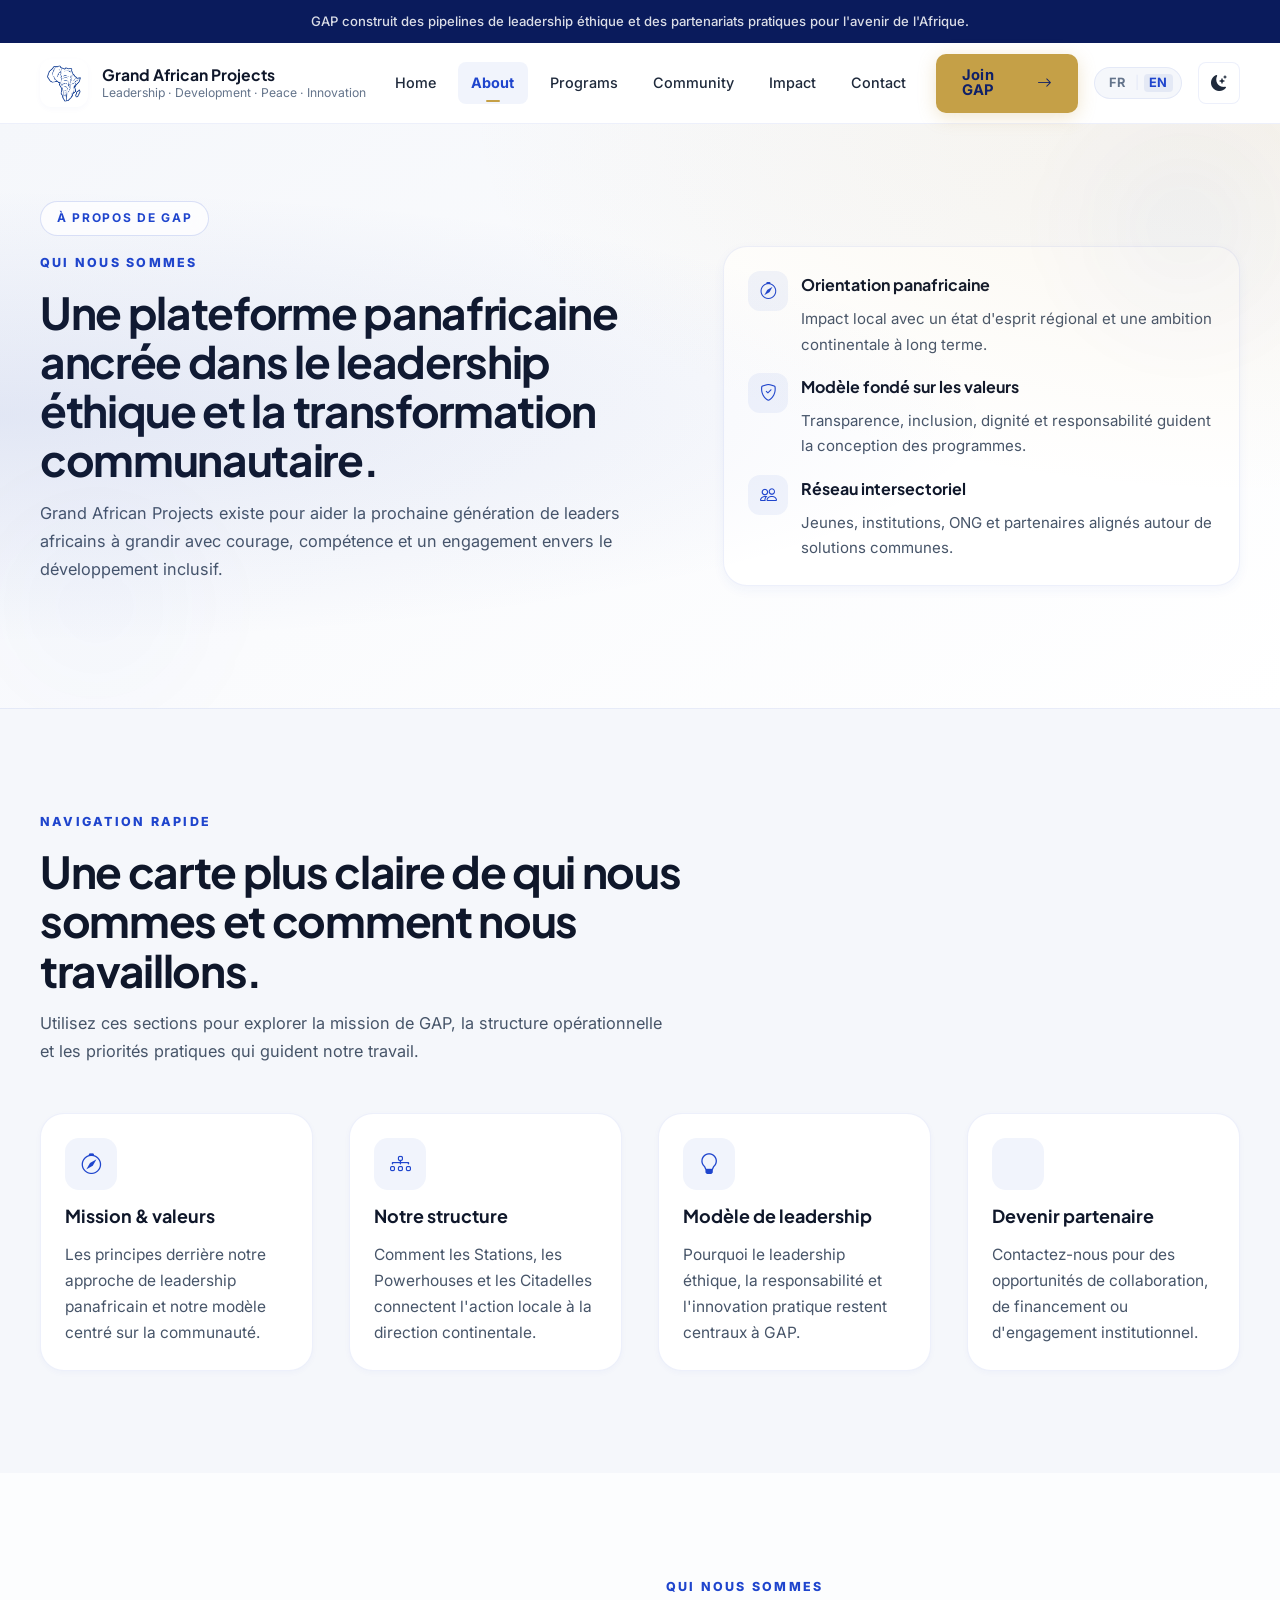
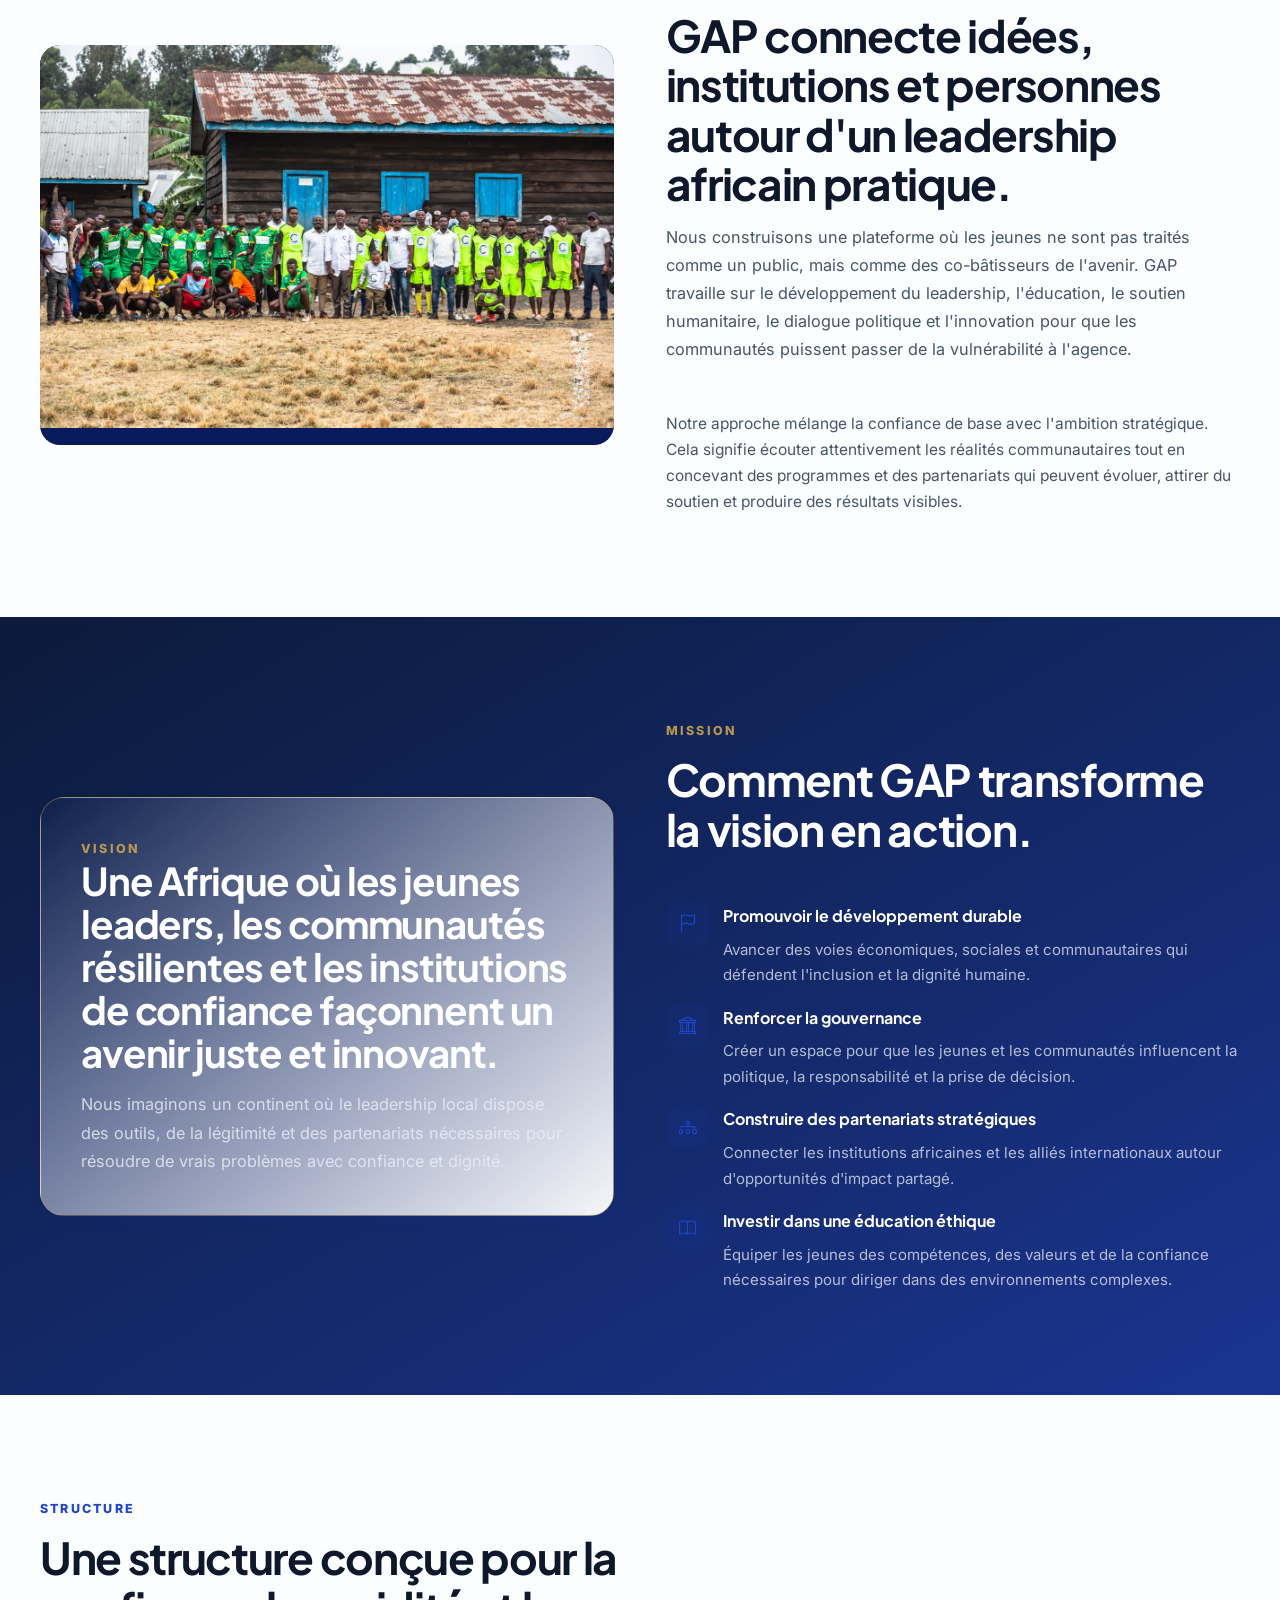
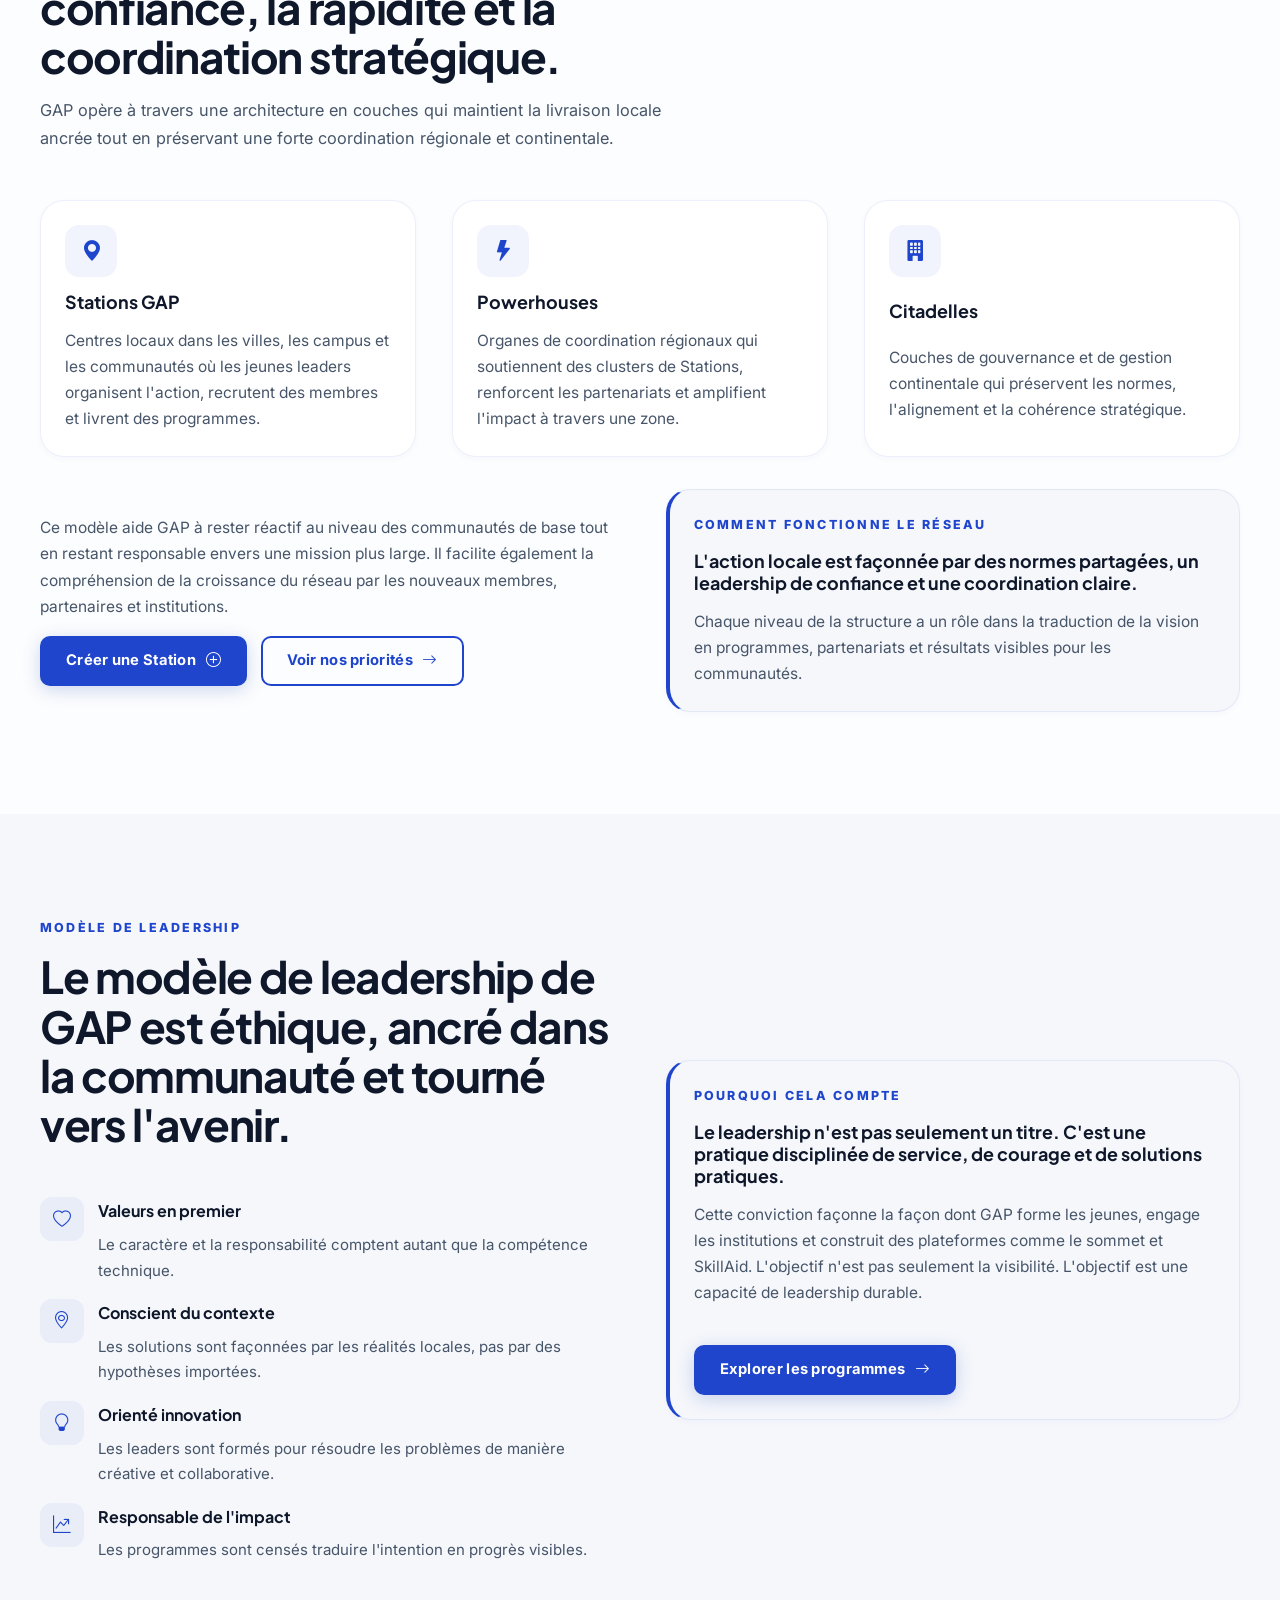
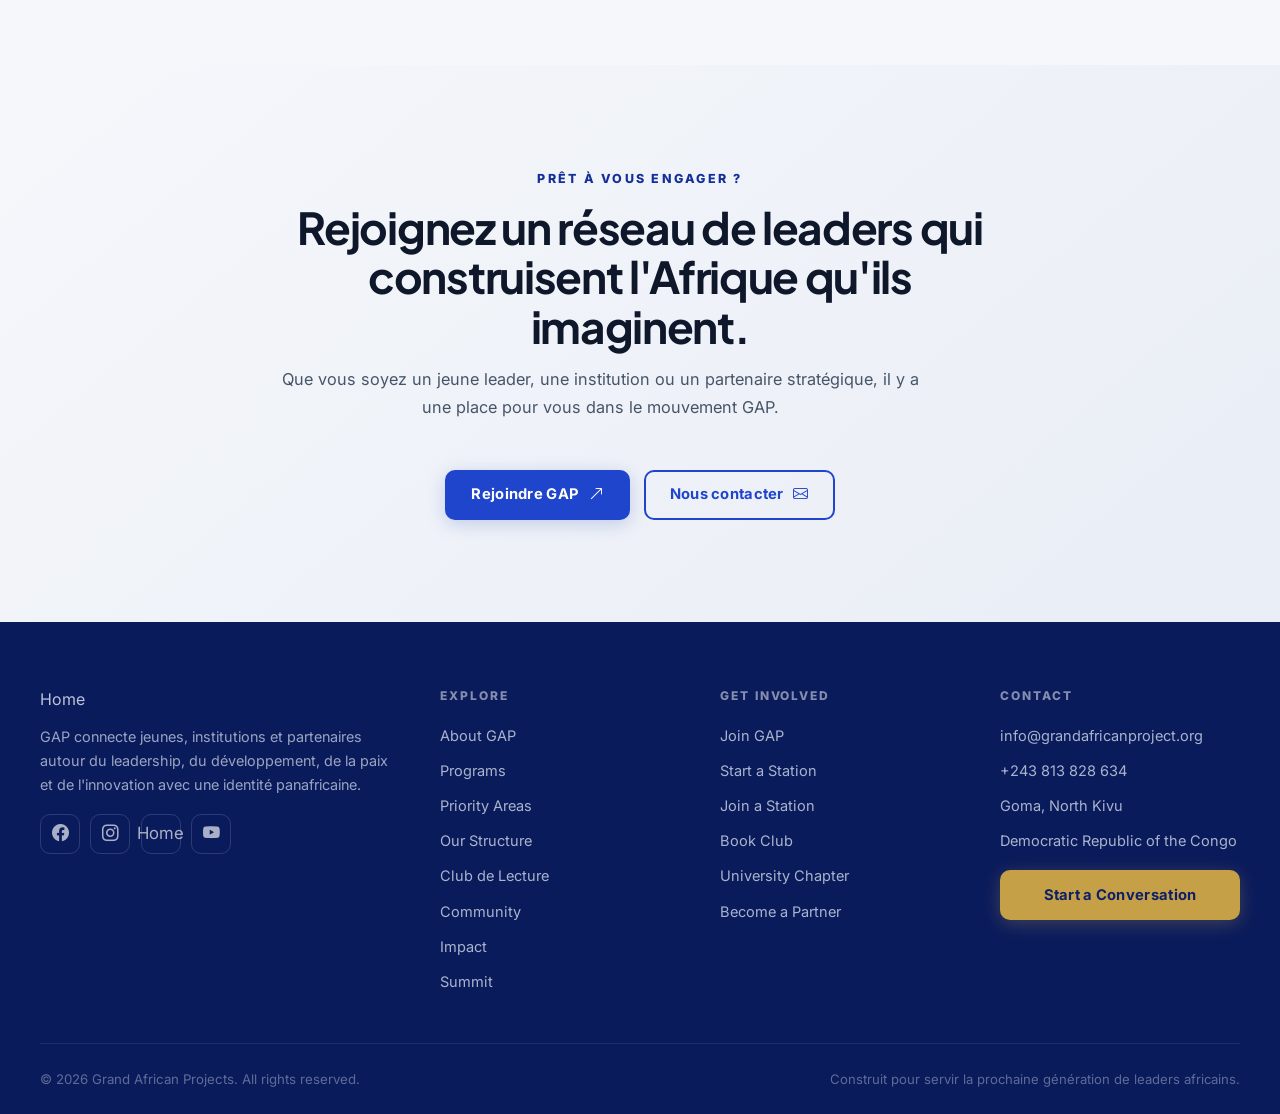
==== commit 9d523f52: "fr" ====
--- a/about.html
+++ b/about.html
@@ -17,6 +17,7 @@
   <link href="https://fonts.googleapis.com/css2?family=Inter:wght@400;500;600;700;800&family=Poppins:wght@600;700;800&display=swap" rel="stylesheet">
   <link rel="stylesheet" href="assets/vendor/bootstrap-icons/bootstrap-icons.css">
   <link rel="stylesheet" href="assets/css/site.css">
+  <script defer src="assets/js/translations.js"></script>
   <script defer src="assets/js/site.js"></script>
 </head>
 <body data-page="about">
@@ -45,6 +46,16 @@
       <a class="button button-accent nav-cta" href="join.html">Rejoindre GAP <i class="bi bi-arrow-right" aria-hidden="true"></i></a>
     </nav>
     <div class="header-tools">
+        <div class="lang-selector-wrapper">
+
+          <button class="lang-btn" data-lang-btn="fr" aria-label="Langue Française">FR</button>
+
+          <span class="lang-separator">|</span>
+
+          <button class="lang-btn" data-lang-btn="en" aria-label="English Language">EN</button>
+
+        </div>
+
       <button class="theme-toggle" type="button" data-theme-toggle aria-label="Basculer le thème sombre" aria-pressed="false">
         <i class="bi bi-moon-stars-fill" aria-hidden="true"></i>
         <span class="theme-toggle-text">Basculer le thème</span>
--- a/assets/css/site.css
+++ b/assets/css/site.css
@@ -982,6 +982,50 @@
 .photo-frame:hover img { transform: scale(1.03); }
 .photo-frame.hero-photo { min-height: 420px; }
 
+/* Hero Video Custom Styles */
+.photo-frame.hero-photo.video-card-thumb {
+  cursor: pointer;
+}
+.photo-frame.hero-photo.video-card-thumb .video-card-play-overlay {
+  opacity: 1;
+  background: radial-gradient(circle, rgba(0, 0, 0, 0.15) 0%, rgba(0, 0, 0, 0.5) 100%);
+  transition: background 300ms ease;
+}
+.photo-frame.hero-photo.video-card-thumb:hover .video-card-play-overlay {
+  background: radial-gradient(circle, rgba(0, 0, 0, 0.25) 0%, rgba(0, 0, 0, 0.65) 100%);
+}
+.photo-frame.hero-photo.video-card-thumb .video-play-btn {
+  transform: scale(0.95);
+  color: #FF0000; /* YouTube Red */
+  background: #ffffff;
+  width: 80px;
+  height: 80px;
+  font-size: 2.5rem;
+  box-shadow: 0 8px 32px rgba(0, 0, 0, 0.35);
+  animation: hero-play-pulse 2s infinite;
+  transition: transform 300ms cubic-bezier(0.175, 0.885, 0.32, 1.275), background 300ms ease;
+}
+.photo-frame.hero-photo.video-card-thumb:hover .video-play-btn {
+  transform: scale(1.1);
+  background: #FF0000;
+  color: #ffffff;
+}
+.photo-frame.hero-photo:has(.video-iframe-container) {
+  min-height: 0 !important;
+  aspect-ratio: 16 / 9;
+}
+@keyframes hero-play-pulse {
+  0% {
+    box-shadow: 0 0 0 0 rgba(255, 255, 255, 0.6);
+  }
+  70% {
+    box-shadow: 0 0 0 20px rgba(255, 255, 255, 0);
+  }
+  100% {
+    box-shadow: 0 0 0 0 rgba(255, 255, 255, 0);
+  }
+}
+
 .hero-metrics {
   display: grid;
   grid-template-columns: 1fr 1fr;
@@ -2159,3 +2203,61 @@
   background: rgba(35,71,181,0.18);
   color: var(--color-heading);
 }
+
+/* ── Language Switcher UI ──────────────────────────────────── */
+.lang-selector-wrapper {
+  display: inline-flex;
+  align-items: center;
+  gap: 0.3rem;
+  margin-right: 0.5rem;
+  font-family: 'Inter', sans-serif;
+  font-size: 0.8rem;
+  font-weight: 700;
+  background: var(--color-surface-alt);
+  padding: 0.25rem 0.5rem;
+  border-radius: 9999px;
+  border: 1px solid var(--color-border);
+  transition: border-color var(--transition);
+}
+.lang-selector-wrapper:hover {
+  border-color: rgba(201, 163, 78, 0.4);
+}
+.lang-btn {
+  background: none;
+  border: none;
+  padding: 0.15rem 0.35rem;
+  color: var(--color-text-muted);
+  cursor: pointer;
+  font-weight: 700;
+  font-size: 0.8rem;
+  transition: color 200ms ease, background-color 200ms ease;
+  border-radius: 4px;
+  line-height: 1;
+}
+.lang-btn:hover {
+  color: var(--color-heading);
+}
+.lang-btn.is-active {
+  color: var(--color-primary);
+  background: rgba(35, 71, 181, 0.08);
+}
+:root[data-theme="dark"] .lang-btn.is-active {
+  color: #c9a34e;
+  background: rgba(201, 163, 78, 0.12);
+}
+.lang-separator {
+  color: var(--color-border);
+  user-select: none;
+  font-weight: 400;
+  font-size: 0.8rem;
+}
+
+/* Lang Fade Transition Animation */
+.lang-transition {
+  transition: opacity 150ms ease-in-out, transform 150ms ease-in-out;
+}
+.lang-transition.lang-fade-out {
+  opacity: 0 !important;
+  transform: translateY(3px);
+}
+
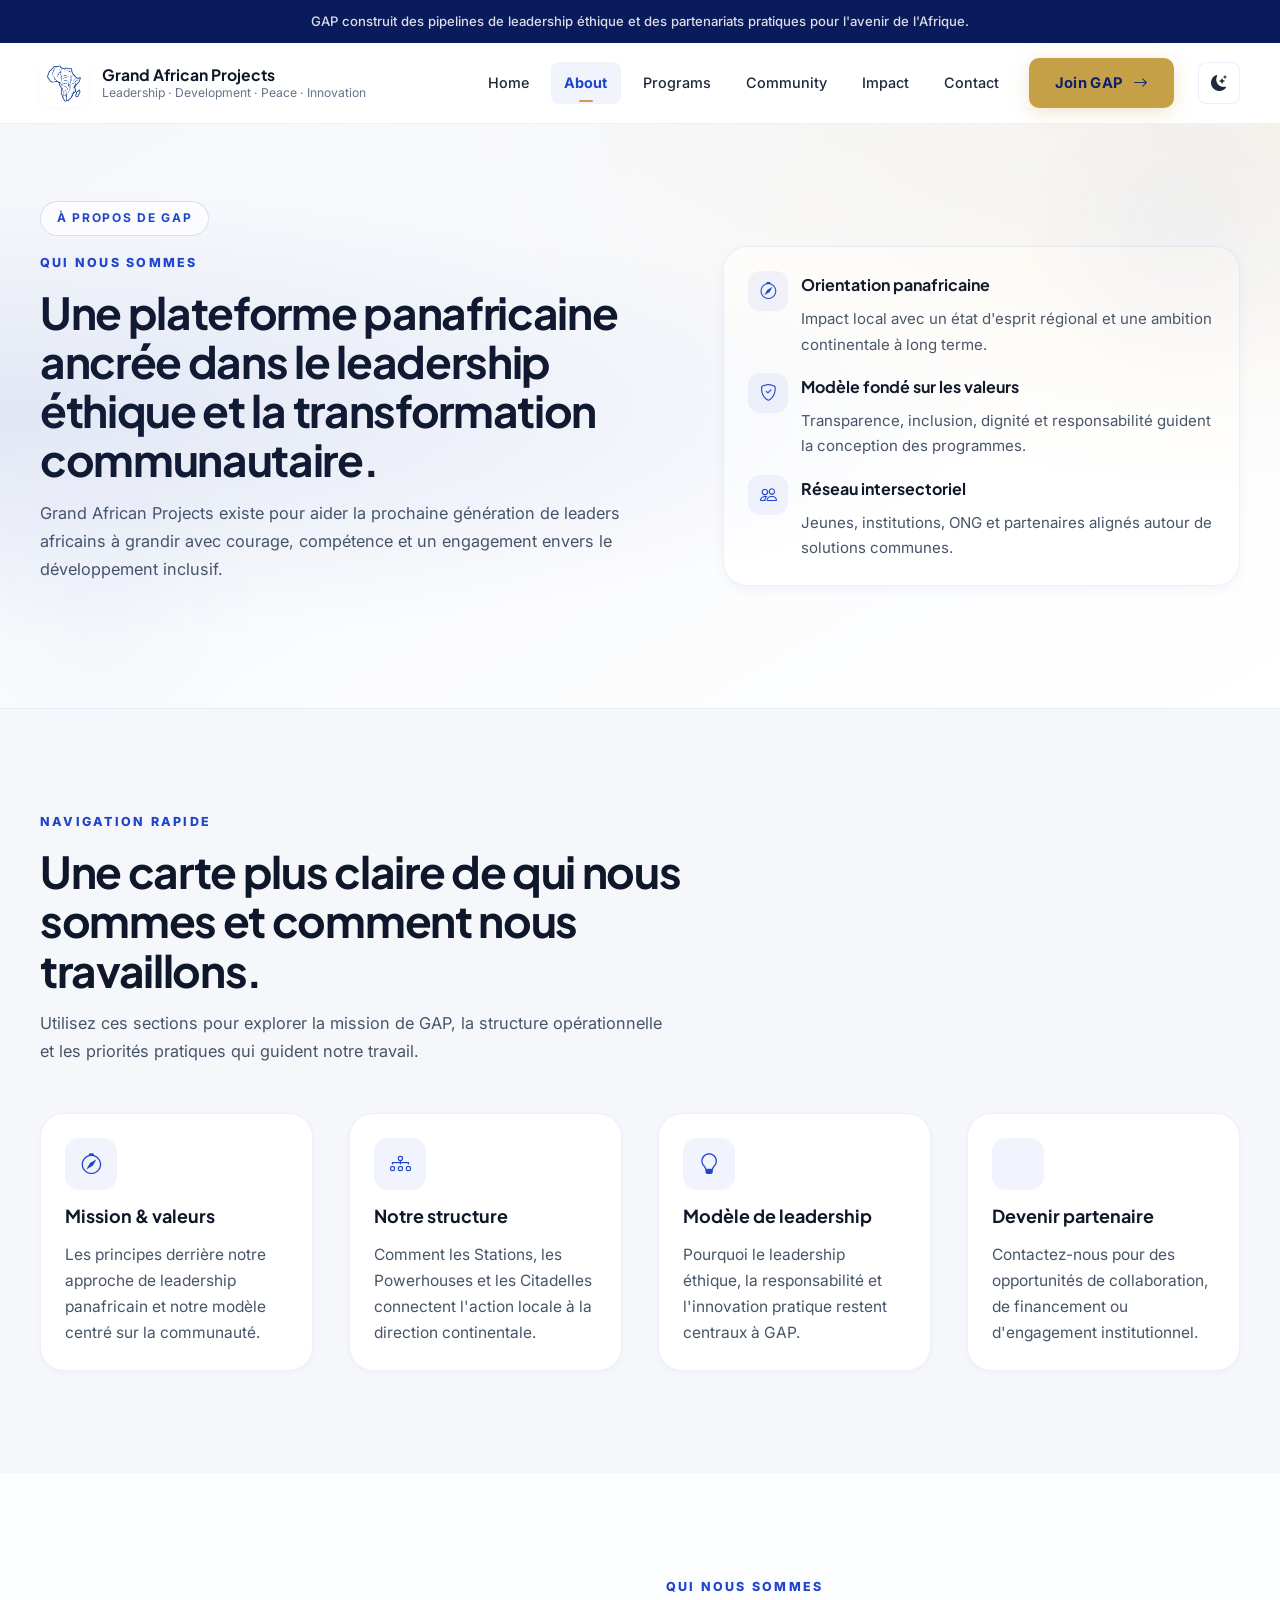
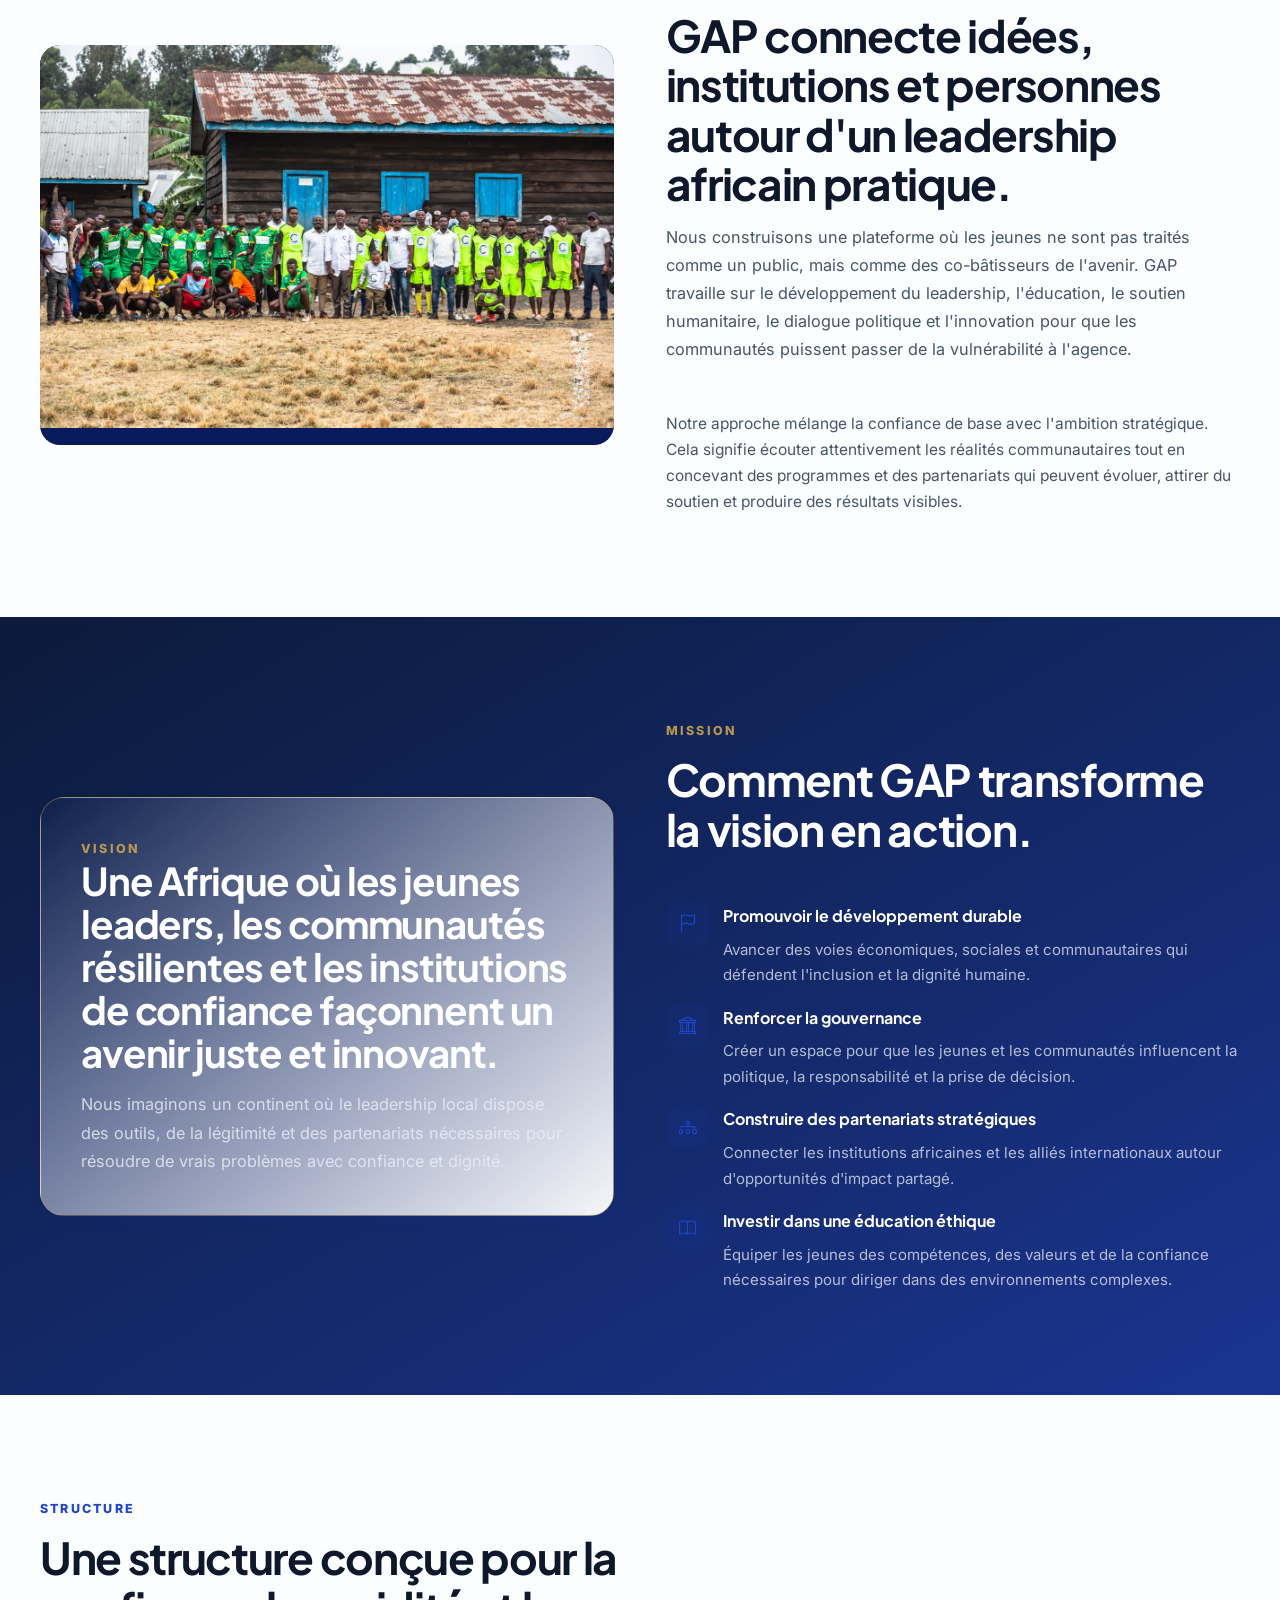
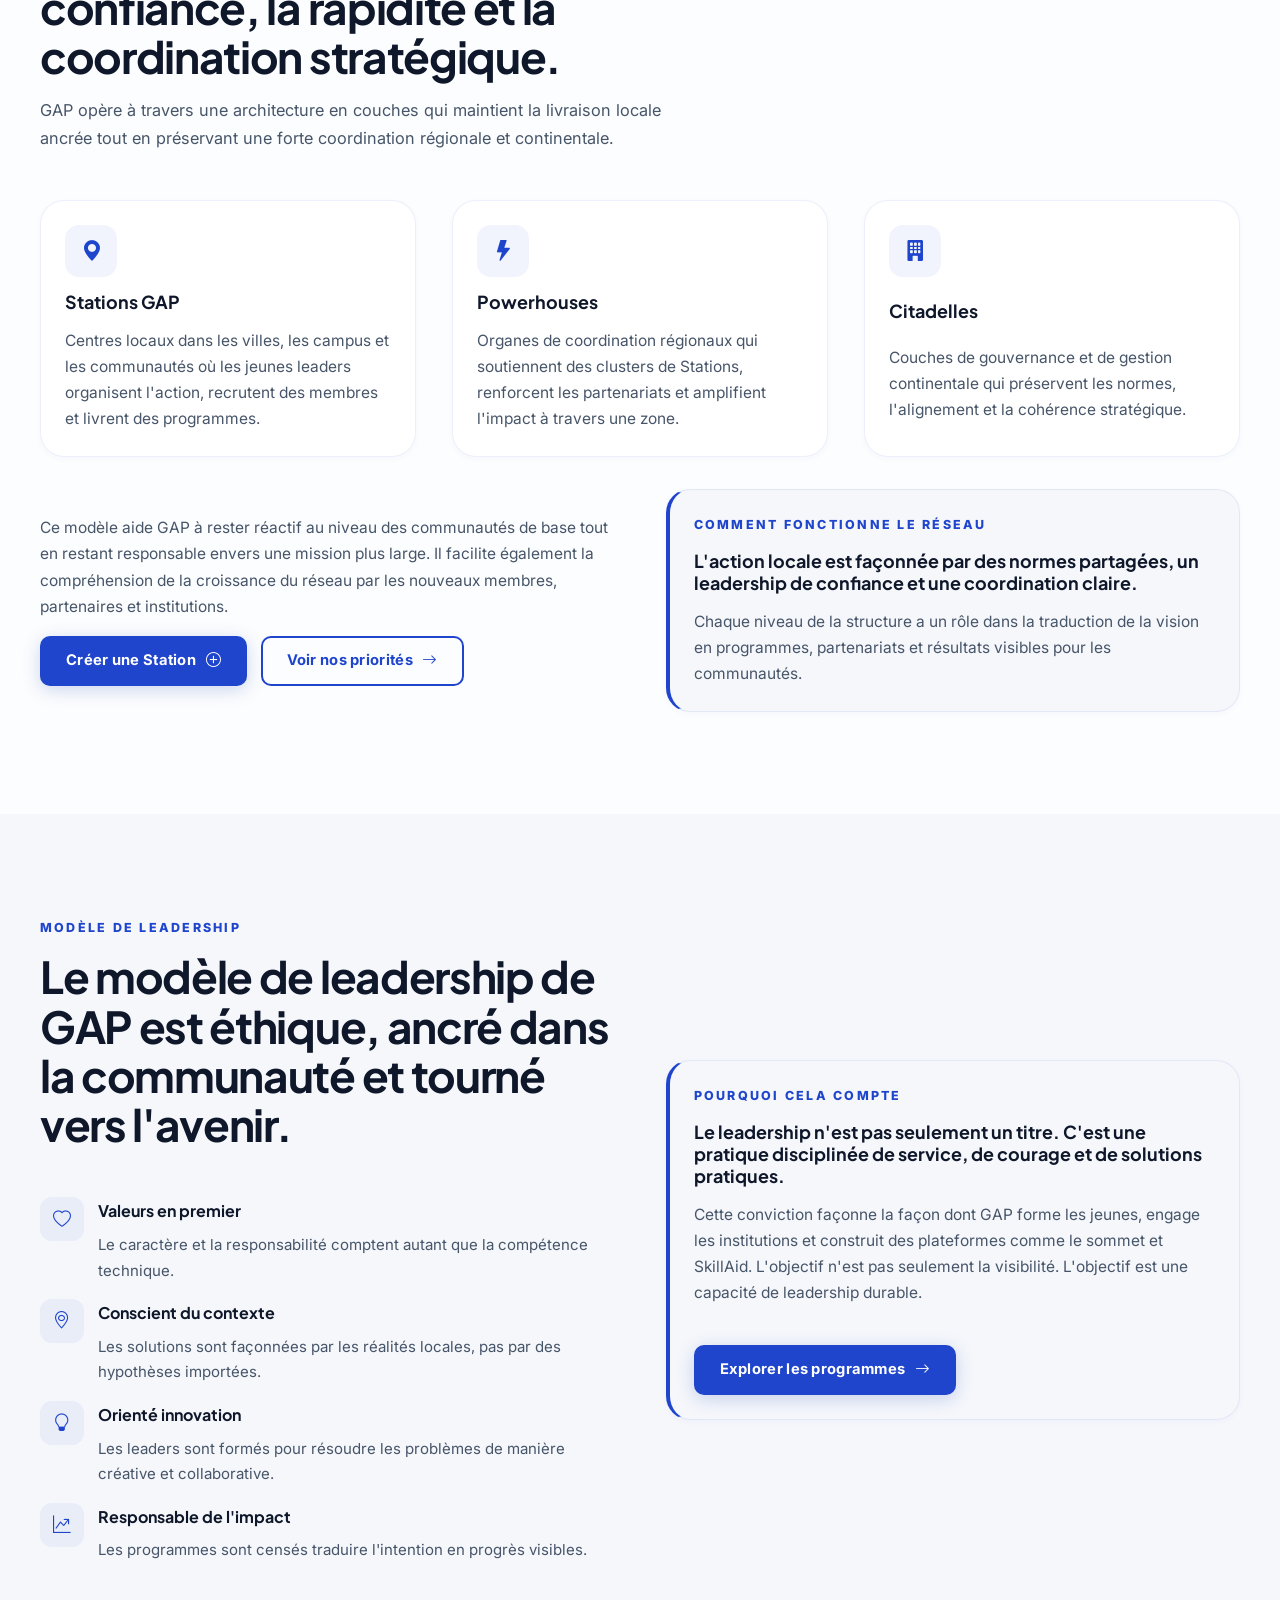
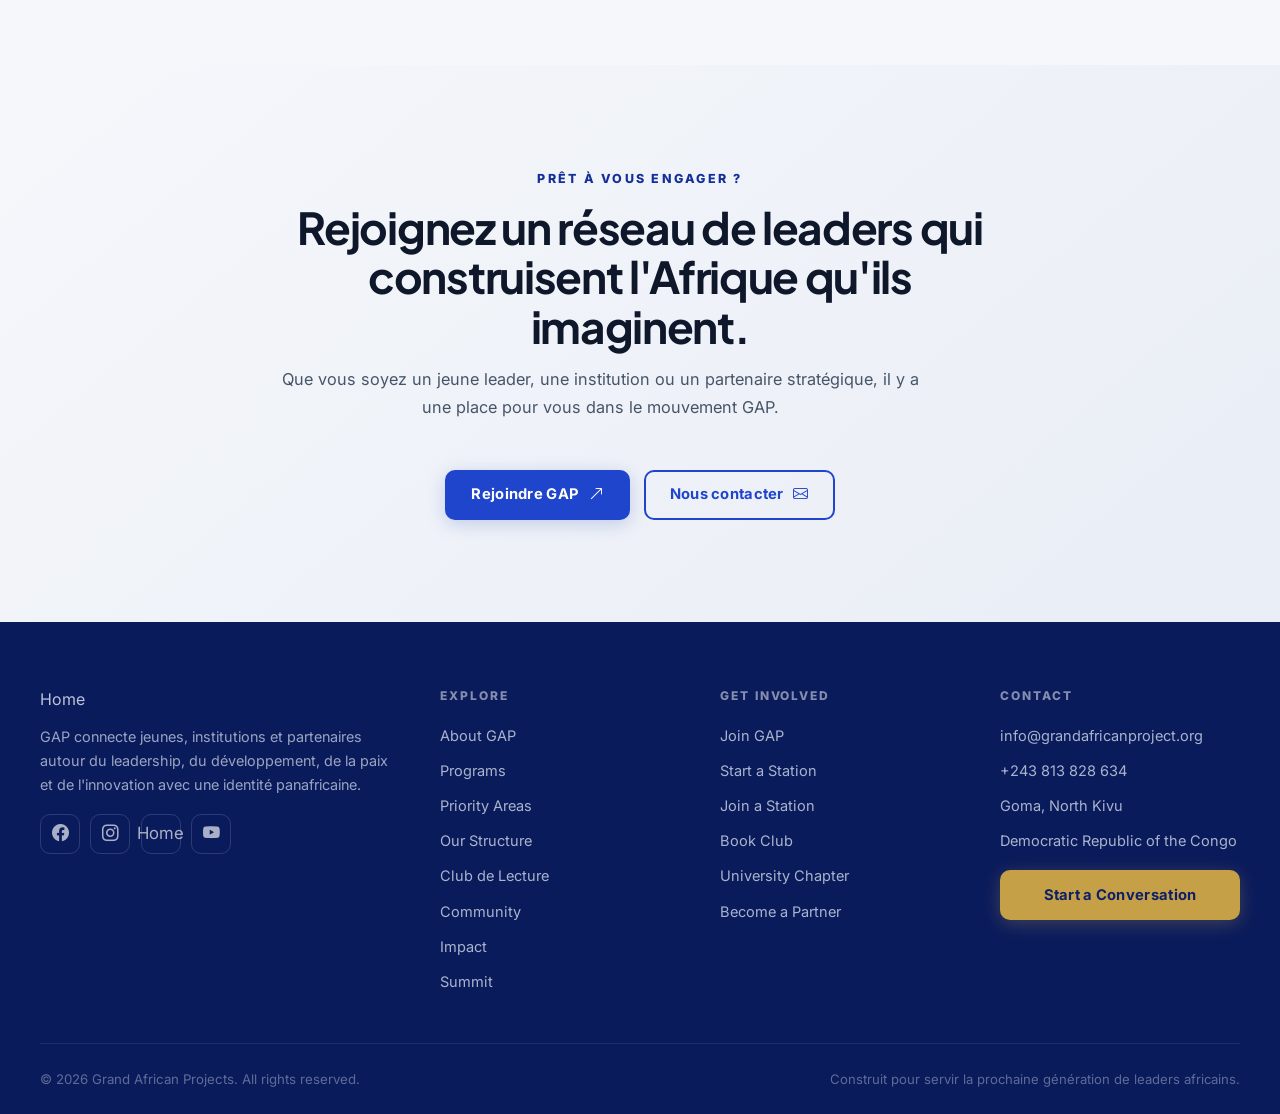
==== commit 2220f8a6: "Translate Google" ====
--- a/about.html
+++ b/about.html
@@ -18,6 +18,8 @@
   <link rel="stylesheet" href="assets/vendor/bootstrap-icons/bootstrap-icons.css">
   <link rel="stylesheet" href="assets/css/site.css">
   <script defer src="assets/js/translations.js"></script>
+  <script src="assets/js/translate.js"></script>
+  <script src="https://translate.google.com/translate_a/element.js?cb=googleTranslateElementInit"></script>
   <script defer src="assets/js/site.js"></script>
 </head>
 <body data-page="about">
@@ -46,15 +48,7 @@
       <a class="button button-accent nav-cta" href="join.html">Rejoindre GAP <i class="bi bi-arrow-right" aria-hidden="true"></i></a>
     </nav>
     <div class="header-tools">
-        <div class="lang-selector-wrapper">
-
-          <button class="lang-btn" data-lang-btn="fr" aria-label="Langue Française">FR</button>
-
-          <span class="lang-separator">|</span>
-
-          <button class="lang-btn" data-lang-btn="en" aria-label="English Language">EN</button>
-
-        </div>
+        <div id="google_translate_element"></div>
 
       <button class="theme-toggle" type="button" data-theme-toggle aria-label="Basculer le thème sombre" aria-pressed="false">
         <i class="bi bi-moon-stars-fill" aria-hidden="true"></i>
--- a/assets/css/site.css
+++ b/assets/css/site.css
@@ -2261,3 +2261,94 @@
   transform: translateY(3px);
 }
 
+
+/* ============================================================
+   GOOGLE TRANSLATE WIDGET — intégration dans le header
+   ============================================================ */
+#google_translate_element {
+  display: inline-flex;
+  align-items: center;
+}
+
+/* Masquer les éléments non désirés du widget */
+#google_translate_element .goog-te-gadget-simple {
+  background: transparent !important;
+  border: 1px solid var(--color-border) !important;
+  border-radius: 10px !important;
+  padding: 0.3rem 0.6rem !important;
+  font-family: var(--font-body) !important;
+  font-size: 0.82rem !important;
+  font-weight: 600 !important;
+  color: var(--color-heading) !important;
+  cursor: pointer;
+  transition: border-color var(--transition), background var(--transition);
+  white-space: nowrap;
+}
+
+#google_translate_element .goog-te-gadget-simple:hover {
+  border-color: rgba(201,163,78,0.5) !important;
+  background: rgba(201,163,78,0.06) !important;
+}
+
+#google_translate_element .goog-te-gadget-simple .goog-te-menu-value {
+  color: var(--color-heading) !important;
+  font-weight: 600 !important;
+}
+
+#google_translate_element .goog-te-gadget-simple .goog-te-menu-value span:first-child {
+  color: var(--color-heading) !important;
+}
+
+#google_translate_element .goog-te-gadget-simple img {
+  display: none !important;
+}
+
+/* Masquer la barre Google Translate en haut de page */
+.goog-te-banner-frame,
+.skiptranslate iframe {
+  display: none !important;
+}
+
+body {
+  top: 0 !important;
+}
+
+/* Masquer le logo Google dans le dropdown */
+.goog-logo-link,
+.goog-te-gadget span {
+  display: none !important;
+}
+
+.goog-te-gadget {
+  font-size: 0 !important;
+}
+
+/* Dropdown menu styles */
+.goog-te-menu-frame {
+  border-radius: 12px !important;
+  box-shadow: var(--shadow-card) !important;
+  border: 1px solid var(--color-border) !important;
+  overflow: hidden !important;
+}
+
+.goog-te-menu2-item div,
+.goog-te-menu2-item:link div,
+.goog-te-menu2-item:visited div,
+.goog-te-menu2-item:active div {
+  font-family: var(--font-body) !important;
+  font-size: 0.88rem !important;
+  padding: 0.5rem 1rem !important;
+  color: var(--color-text) !important;
+}
+
+.goog-te-menu2-item:hover div {
+  background: rgba(201,163,78,0.08) !important;
+  color: var(--color-primary) !important;
+}
+
+@media (max-width: 768px) {
+  #google_translate_element .goog-te-gadget-simple {
+    font-size: 0.78rem !important;
+    padding: 0.25rem 0.5rem !important;
+  }
+}
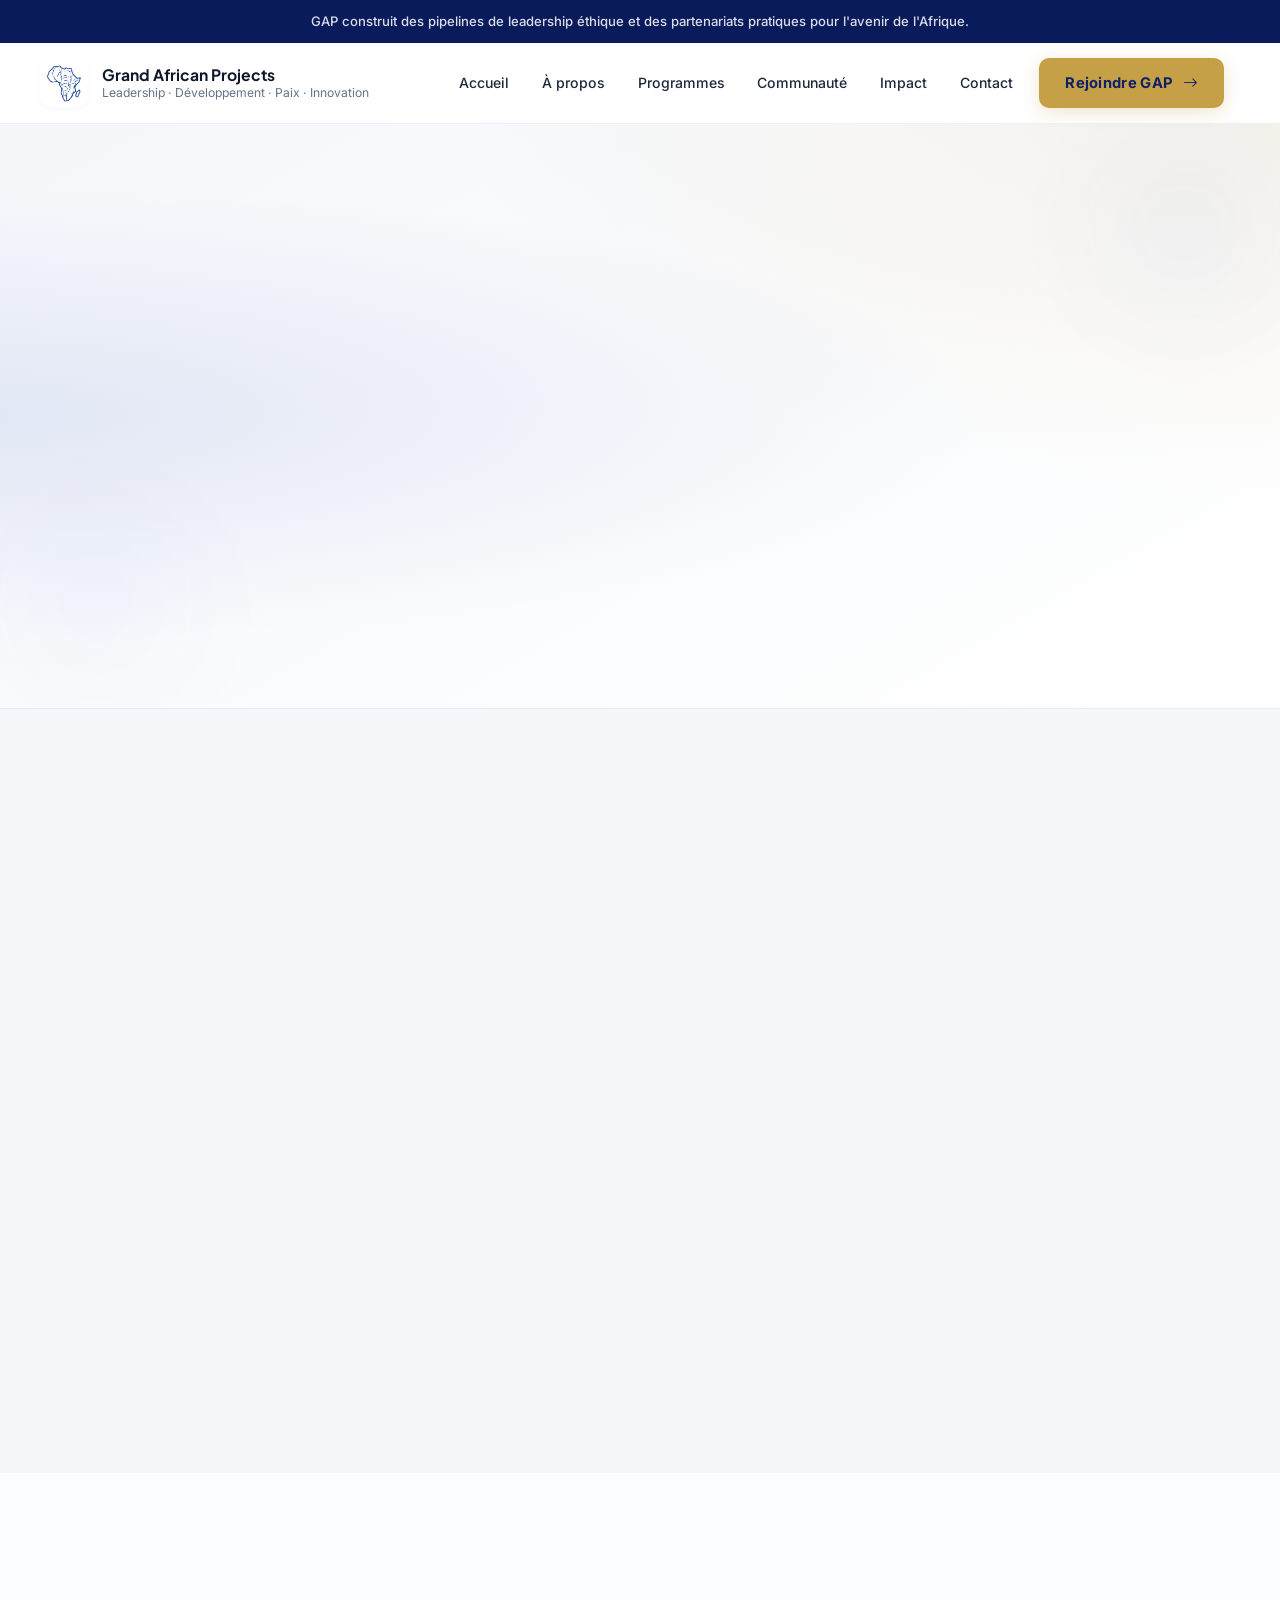
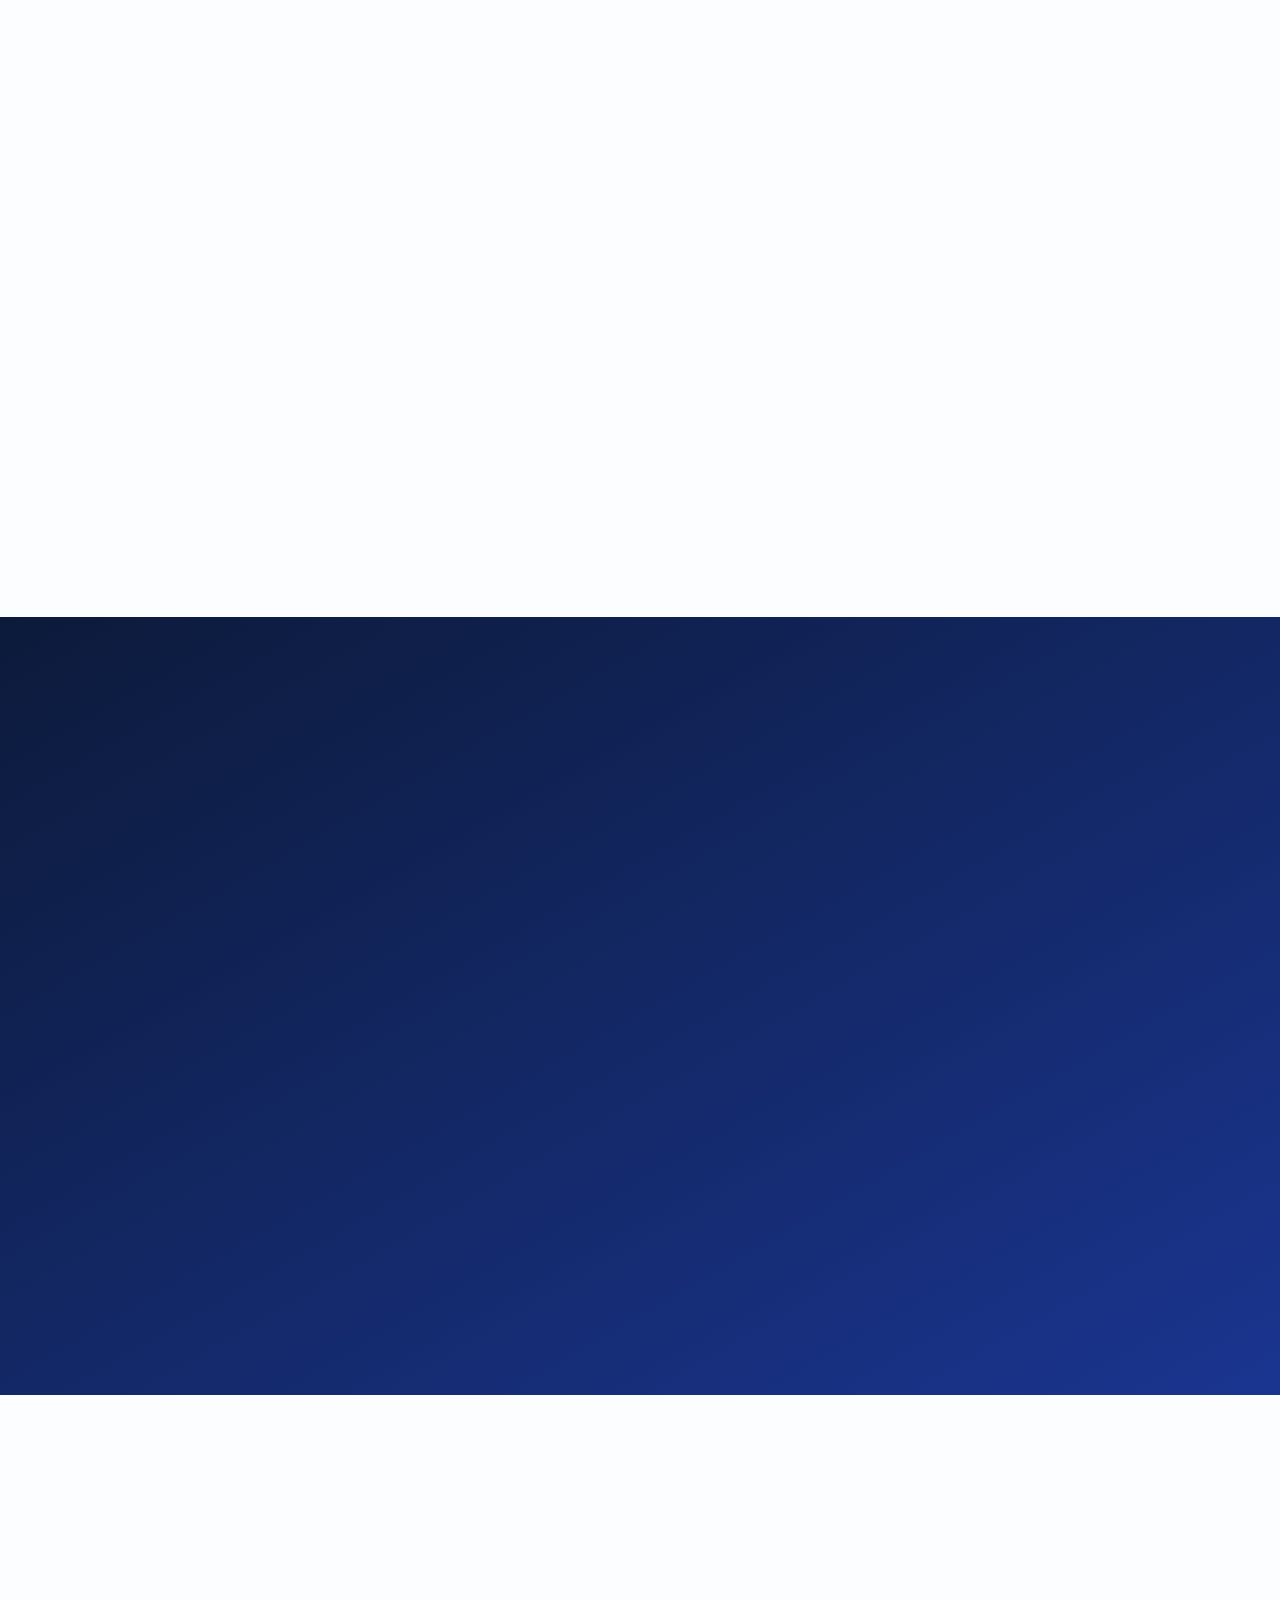
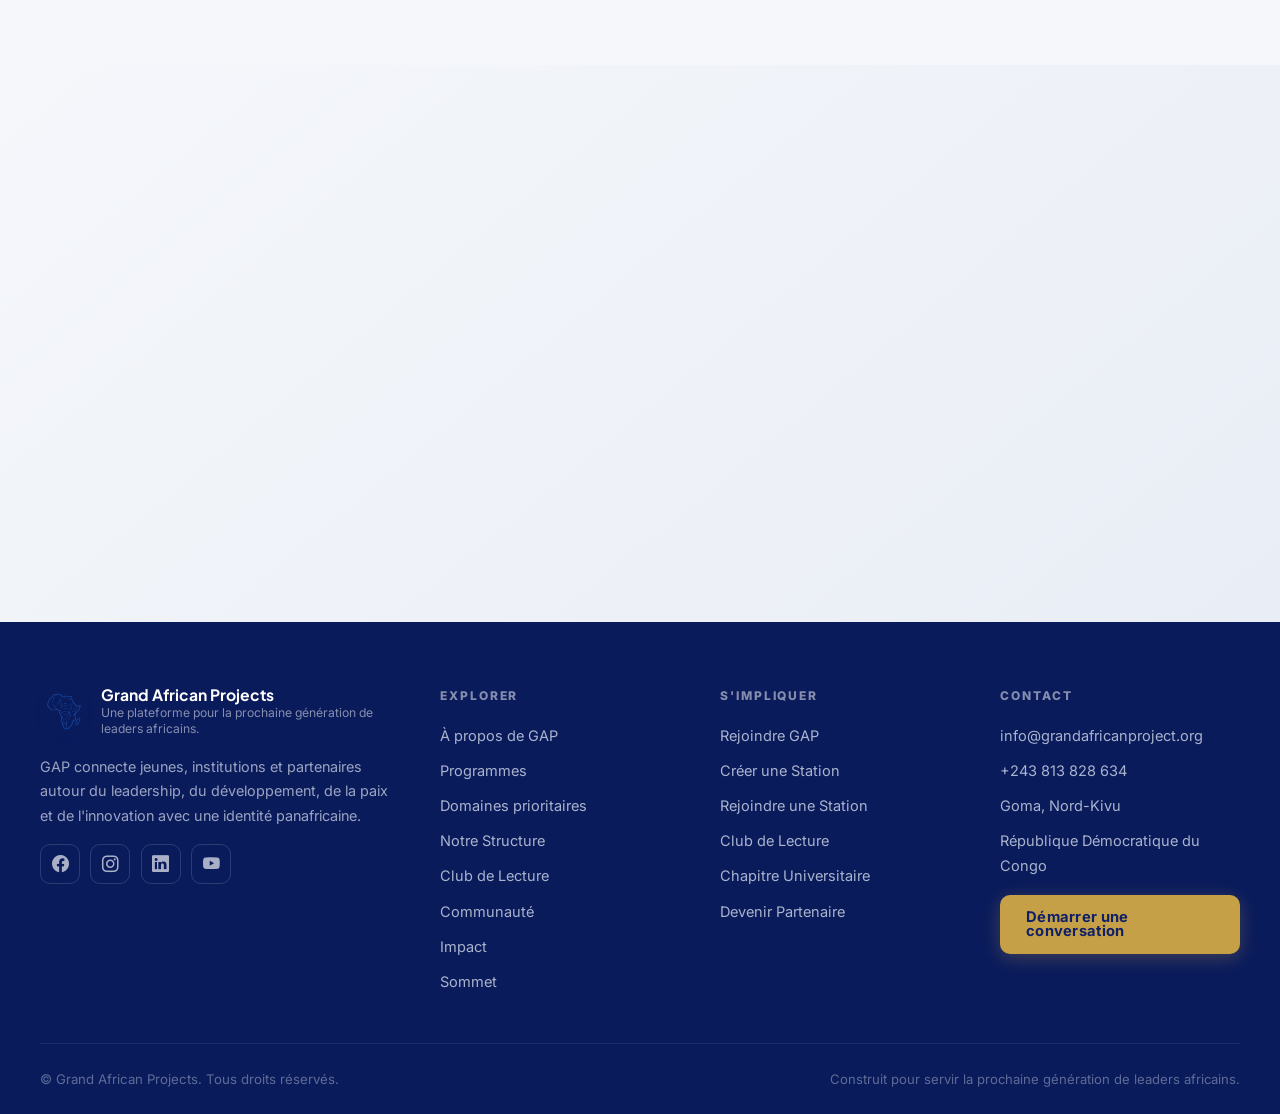
==== commit 72f62f19: "up" ====
--- a/about.html
+++ b/about.html
@@ -49,11 +49,6 @@
     </nav>
     <div class="header-tools">
         <div id="google_translate_element"></div>
-
-      <button class="theme-toggle" type="button" data-theme-toggle aria-label="Basculer le thème sombre" aria-pressed="false">
-        <i class="bi bi-moon-stars-fill" aria-hidden="true"></i>
-        <span class="theme-toggle-text">Basculer le thème</span>
-      </button>
       <button class="nav-toggle" type="button" data-nav-toggle aria-expanded="false" aria-controls="primary-navigation" aria-label="Ouvrir la navigation">
         <i class="bi bi-list" aria-hidden="true"></i>
       </button>
--- a/assets/css/site.css
+++ b/assets/css/site.css
@@ -92,6 +92,16 @@
   --color-primary-soft: rgba(77, 115, 248, 0.08);
 }
 
+/* Dark mode — lien actif encore plus visible */
+[data-theme="dark"] .nav-link.is-current {
+  background: rgba(201, 163, 78, 0.18);
+  color: #f5c55e;
+  box-shadow: inset 0 -3px 0 0 var(--color-accent);
+}
+[data-theme="dark"] .nav-link.is-current::before {
+  background: #f5c55e;
+}
+
 /* ── Reset de base ──────────────────────────────────────────── */
 *, *::before, *::after { box-sizing: border-box; }
 
@@ -762,45 +772,113 @@
 .site-nav {
   display: flex;
   align-items: center;
-  gap: 0.5rem;
+  gap: 0.25rem;
   margin-left: auto;
 }
 
+/* Lien nav desktop */
 .nav-link {
   display: inline-flex;
   align-items: center;
+  gap: 0.3rem;
   position: relative;
-  min-height: 42px;
-  padding: 0.4rem 0.85rem;
+  min-height: 40px;
+  padding: 0.45rem 0.9rem;
   border-radius: 8px;
   color: var(--color-text);
-  font-size: 0.9rem;
+  font-size: 0.88rem;
   font-weight: 500;
+  white-space: nowrap;
   transition: background var(--transition), color var(--transition);
-  white-space: nowrap;
-}
+}
+
+/* Soulignement animé */
 .nav-link::after {
   content: "";
   position: absolute;
-  bottom: 2px;
+  bottom: 4px;
   left: 50%;
   width: 0;
   height: 2px;
   background: var(--color-accent);
-  border-radius: var(--radius-full);
+  border-radius: 2px;
   transform: translateX(-50%);
-  transition: width var(--transition);
-}
-.nav-link:hover,
+  transition: width 220ms ease;
+}
+.nav-link:hover {
+  color: var(--color-primary);
+  background: var(--color-primary-soft);
+}
+.nav-link:hover::after { width: 60%; }
+
+/* ── Page active ────────────────────────────────────────────── */
 .nav-link.is-current {
   color: var(--color-primary);
+  font-weight: 700;
+  background: rgba(31, 69, 205, 0.07);
+}
+.nav-link.is-current::before {
+  content: "";
+  display: inline-block;
+  width: 5px;
+  height: 5px;
+  border-radius: 50%;
+  background: var(--color-accent);
+  margin-right: 4px;
+  flex-shrink: 0;
+  animation: dot-pop 220ms ease forwards;
+}
+.nav-link.is-current::after {
+  width: 65%;
+  background: var(--color-accent);
+  height: 2px;
+}
+@keyframes dot-pop {
+  from { transform: scale(0); opacity: 0; }
+  to   { transform: scale(1); opacity: 1; }
+}
+
+/* ── Bouton CTA nav ─────────────────────────────────────────── */
+.nav-cta { margin-left: 0.5rem; }
+
+/* ── Header-tools ───────────────────────────────────────────── */
+.header-tools {
+  display: inline-flex;
+  align-items: center;
+  gap: 0.5rem;
+  flex-shrink: 0;
+}
+
+/* ── Hamburger button ───────────────────────────────────────── */
+.nav-toggle {
+  display: none;
+  align-items: center;
+  justify-content: center;
+  width: 44px;
+  height: 44px;
+  border: 1px solid var(--color-border);
+  border-radius: 10px;
+  background: var(--color-surface);
+  color: var(--color-heading);
+  font-size: 1.3rem;
+  cursor: pointer;
+  transition: background var(--transition), border-color var(--transition), transform var(--transition);
+  flex-shrink: 0;
+}
+.nav-toggle:hover {
   background: var(--color-primary-soft);
-}
-.nav-link:hover::after,
-.nav-link.is-current::after {
-  width: 14px;
-}
-.nav-link.is-current { font-weight: 700; }
+  border-color: var(--color-primary);
+  color: var(--color-primary);
+}
+body.nav-open .nav-toggle {
+  background: rgba(255,255,255,0.12);
+  border-color: rgba(255,255,255,0.3);
+  color: #fff;
+  position: relative;
+  z-index: 101;
+}
+
+/* NAV ACTIVE — géré dans le bloc Navigation ci-dessus */
 
 .nav-cta { margin-left: 0.5rem; }
 
@@ -810,78 +888,113 @@
   gap: 0.5rem;
 }
 
-.theme-toggle,
-.nav-toggle {
-  display: inline-flex;
-  align-items: center;
-  justify-content: center;
-  width: 42px;
-  height: 42px;
-  border: 1px solid var(--color-border);
-  border-radius: 8px;
-  background: var(--color-surface);
-  color: var(--color-text);
-  font-size: 1rem;
-  transition: background var(--transition), border-color var(--transition), transform var(--transition);
-}
-.theme-toggle:hover, .nav-toggle:hover {
-  border-color: var(--color-border-mid);
-  transform: translateY(-1px);
-}
-
-.theme-toggle-text {
-  position: absolute;
-  width: 1px; height: 1px;
-  padding: 0; margin: -1px;
-  overflow: hidden;
-  clip: rect(0,0,0,0);
-  white-space: nowrap;
-  border: 0;
-}
+/* ── Header-tools (déjà défini plus haut, nettoyage) ───────── */
+
+/* ── Hamburger button (version finale) ─────────────────────── */
 
 .nav-toggle { display: none; }
 
-/* Nav mobile overlay */
+/* ── Nav mobile — panneau latéral ──────────────────────────── */
 @media (max-width: 900px) {
   .nav-toggle { display: inline-flex; }
 
+  body.nav-open::before {
+    content: "";
+    position: fixed;
+    inset: 0;
+    background: rgba(5, 12, 30, 0.65);
+    z-index: 99;
+    backdrop-filter: blur(3px);
+    -webkit-backdrop-filter: blur(3px);
+    animation: overlay-in 220ms ease forwards;
+    pointer-events: none;
+  }
+  @keyframes overlay-in {
+    from { opacity: 0; } to { opacity: 1; }
+  }
+
   .site-nav {
     position: fixed;
-    inset: 0;
+    top: 0; right: 0; bottom: 0;
+    width: min(320px, 85vw);
+    left: auto;
     flex-direction: column;
+    justify-content: flex-start;
+    align-items: stretch;
+    gap: 0;
+    padding: 0 0 2rem 0;
+    background: #0A1B5C;
+    transform: translateX(110%);
+    transition: transform 320ms cubic-bezier(0.4, 0, 0.2, 1);
+    z-index: 100;
+    overflow-y: auto;
+    -webkit-overflow-scrolling: touch;
+    box-shadow: -8px 0 48px rgba(0,0,0,0.45);
+  }
+  body.nav-open .site-nav { transform: translateX(0); }
+
+  .site-nav::before {
+    content: "Navigation";
+    display: flex;
+    align-items: center;
+    padding: 1.4rem 1.5rem 1rem;
+    color: rgba(255,255,255,0.38);
+    font-size: 0.68rem;
+    font-weight: 800;
+    letter-spacing: 0.24em;
+    text-transform: uppercase;
+    border-bottom: 1px solid rgba(255,255,255,0.07);
+    margin-bottom: 0.4rem;
+    flex-shrink: 0;
+  }
+
+  .nav-link {
+    display: flex;
+    align-items: center;
+    color: rgba(255,255,255,0.82);
+    font-size: 0.98rem;
+    font-weight: 600;
+    min-height: 52px;
+    padding: 0 1.5rem;
+    border-radius: 0;
+    width: 100%;
+    border-bottom: 1px solid rgba(255,255,255,0.05);
+    transition: background 160ms ease, color 160ms ease, padding-left 160ms ease;
+  }
+  .nav-link::after,
+  .nav-link::before { display: none !important; }
+
+  .nav-link:hover {
+    background: rgba(255,255,255,0.07);
+    color: #fff;
+    padding-left: 2rem;
+  }
+
+  .nav-link.is-current {
+    background: rgba(197,160,71,0.13);
+    color: #f5c84a;
+    font-weight: 700;
+    border-left: 3px solid #f5c84a;
+    padding-left: calc(1.5rem - 3px);
+    box-shadow: none;
+  }
+  .nav-link.is-current::after,
+  .nav-link.is-current::before { display: none !important; }
+
+  .nav-cta {
+    margin: 1.5rem 1.5rem 0 !important;
+    width: calc(100% - 3rem) !important;
+    background: var(--color-accent) !important;
+    color: #0f2068 !important;
+    font-weight: 800;
+    font-size: 0.95rem;
+    min-height: 50px;
+    border-radius: 12px !important;
     justify-content: center;
-    align-items: flex-start;
-    gap: 0.4rem;
-    padding: 2rem 1.75rem;
-    background: var(--color-primary-deeper);
-    transform: translateX(100%);
-    transition: transform 340ms cubic-bezier(0.4,0,0.2,1);
-    z-index: 99;
-    overflow-y: auto;
+    box-shadow: 0 4px 18px rgba(197,160,71,0.28);
   }
-  body.nav-open .site-nav {
-    transform: translateX(0);
-  }
-  .nav-link {
-    color: rgba(255,255,255,0.85);
-    font-size: 1.15rem;
-    min-height: 52px;
-    padding: 0.7rem 1rem;
-    border-radius: 10px;
-    width: 100%;
-  }
-  .nav-link:hover, .nav-link.is-current {
-    background: rgba(255,255,255,0.12);
-    color: #fff;
-  }
-  .nav-cta {
-    margin-left: 0;
-    margin-top: 0.75rem;
-    background: var(--color-accent);
-    color: #0f2068;
-    width: 100%;
-    justify-content: center;
-  }
+  .nav-cta:hover { background: #d4b04a !important; transform: none; padding-left: 0 !important; }
+  .nav-cta::after, .nav-cta::before { display: none !important; }
 }
 
 /* ── Hero ───────────────────────────────────────────────────── */
@@ -2352,3 +2465,70 @@
     padding: 0.25rem 0.5rem !important;
   }
 }
+
+/* ============================================================
+   RESPONSIVE COMPLÉMENTAIRE — corrections globales
+   ============================================================ */
+
+/* Header compact sur mobile */
+@media (max-width: 480px) {
+  .announcement { display: none; }
+  .nav-shell { min-height: 62px; gap: 0.5rem; }
+  .brand-copy { display: none; }
+  .brand img { width: 40px; height: 40px; }
+  .brand-title { font-size: 0.88rem; }
+  .header-tools { gap: 0.35rem; }
+  .theme-toggle .theme-toggle-text { display: none; }
+}
+
+/* Footer responsive serré */
+@media (max-width: 480px) {
+  .footer-grid { grid-template-columns: 1fr; gap: 2rem; }
+  .footer-bottom { flex-direction: column; text-align: center; gap: 0.35rem; }
+  .social-links { justify-content: center; }
+}
+
+/* Boutons pleine largeur sur mobile */
+@media (max-width: 480px) {
+  .actions { flex-direction: column; align-items: stretch; }
+  .actions .button { width: 100%; justify-content: center; }
+}
+
+/* Sections header centré sur mobile */
+@media (max-width: 600px) {
+  .section-heading { font-size: clamp(1.6rem, 5.5vw, 2.2rem); }
+  .section-copy { font-size: 0.95rem; }
+}
+
+/* Hero section (ancienne) sur mobile */
+@media (max-width: 600px) {
+  .hero { padding-block: clamp(3.5rem, 8vw, 5rem); }
+  .hero-title { font-size: clamp(1.8rem, 6vw, 2.4rem); }
+  .hero-text { font-size: 0.95rem; }
+  .hero-actions { flex-direction: column; align-items: stretch; }
+  .hero-actions .button { width: 100%; justify-content: center; }
+}
+
+/* KPI cards sur mobile */
+@media (max-width: 480px) {
+  .kpi-card { padding: 1.25rem 1rem; }
+  .kpi-card strong { font-size: clamp(2rem, 7vw, 2.8rem); }
+}
+
+/* Google Translate sur mobile */
+@media (max-width: 480px) {
+  #google_translate_element .goog-te-gadget-simple {
+    font-size: 0.72rem !important;
+    padding: 0.2rem 0.4rem !important;
+  }
+}
+
+/* Scroll-top position sur mobile */
+@media (max-width: 480px) {
+  .scroll-top-btn {
+    right: 0.85rem;
+    bottom: 0.85rem;
+    width: 40px;
+    height: 40px;
+  }
+}
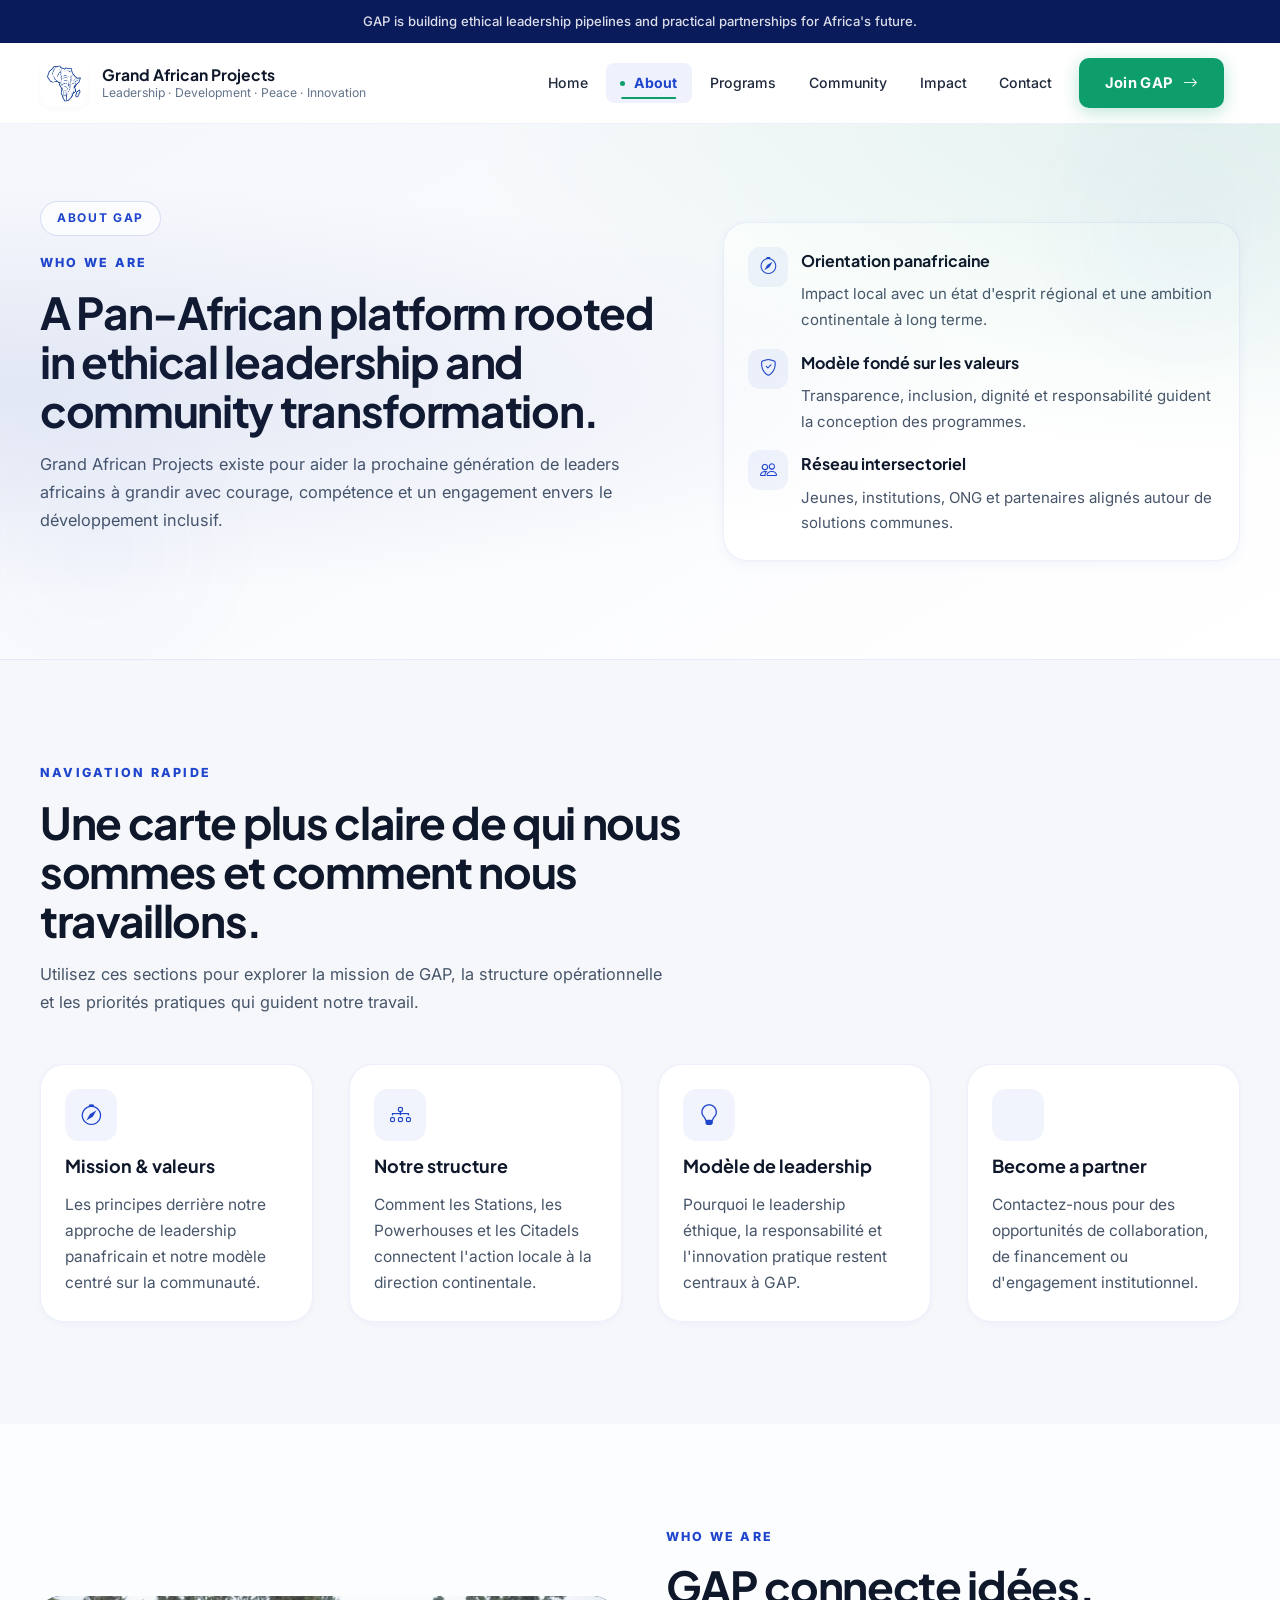
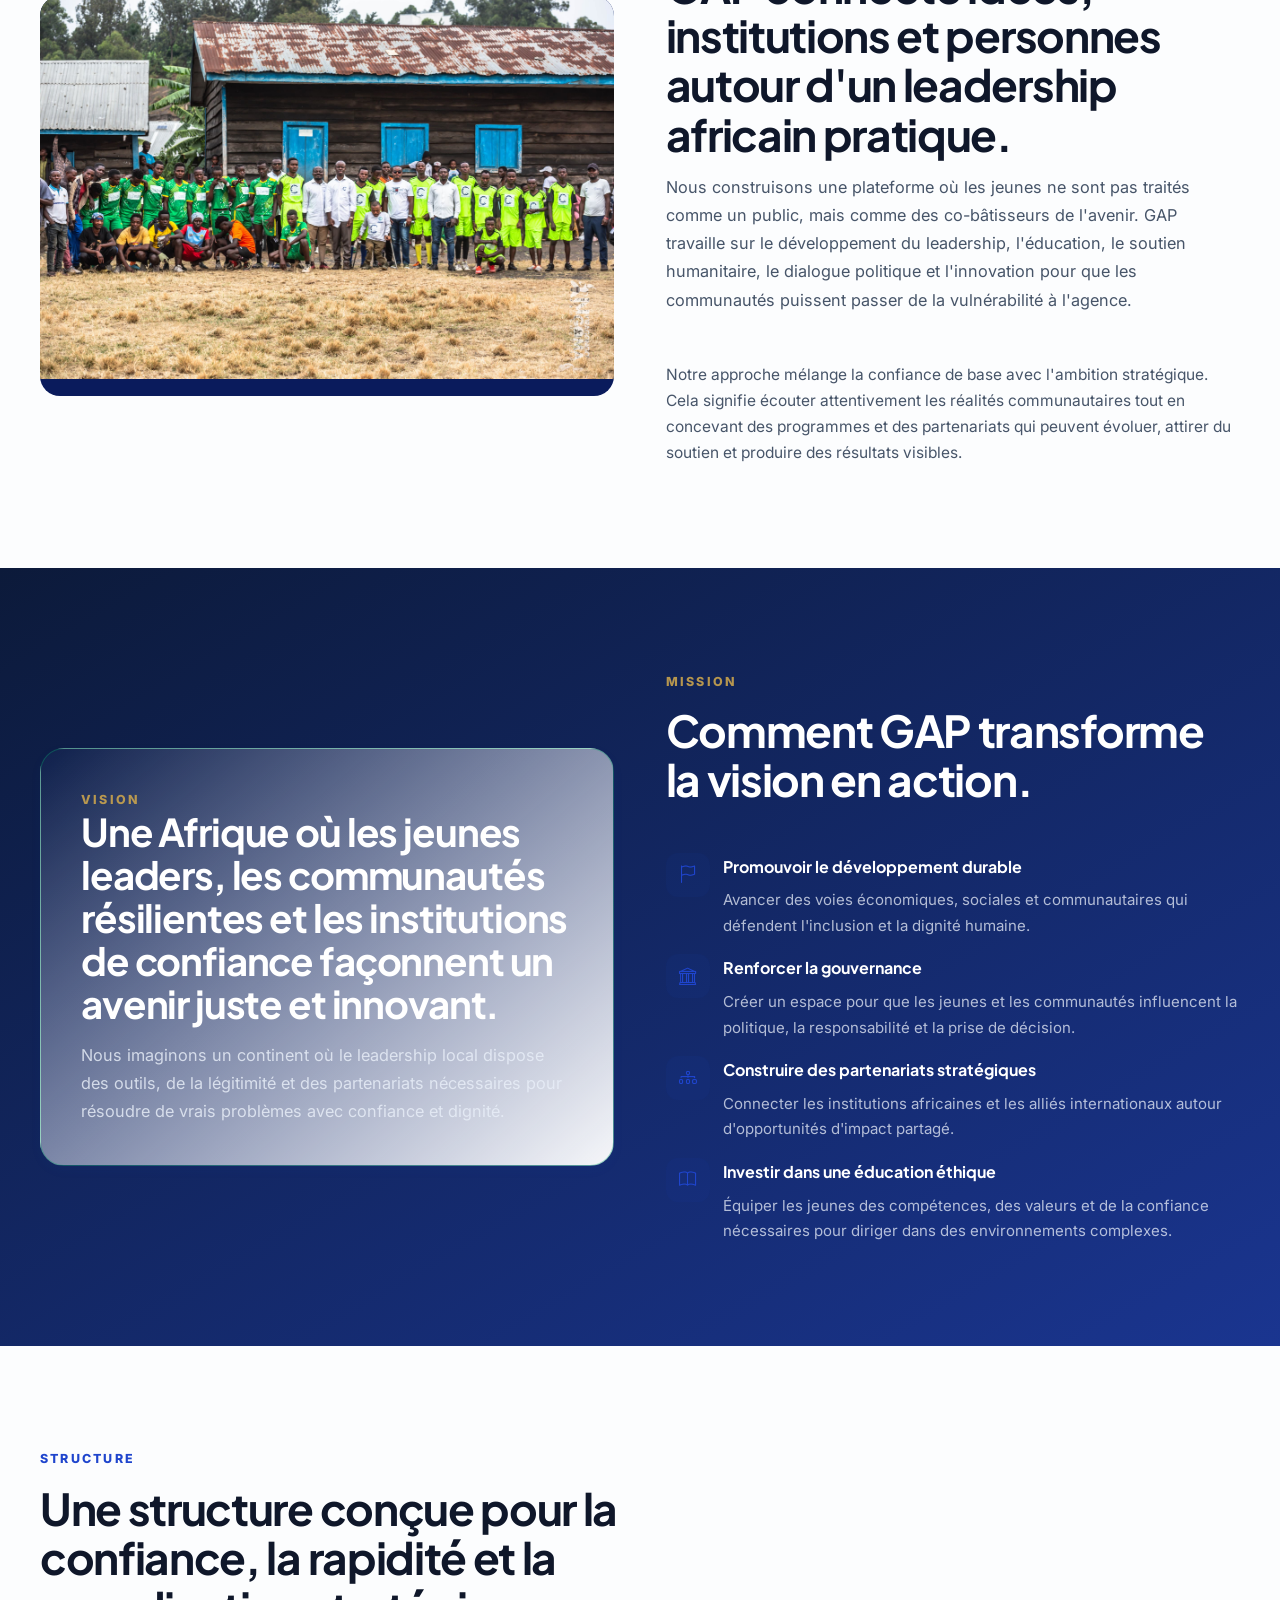
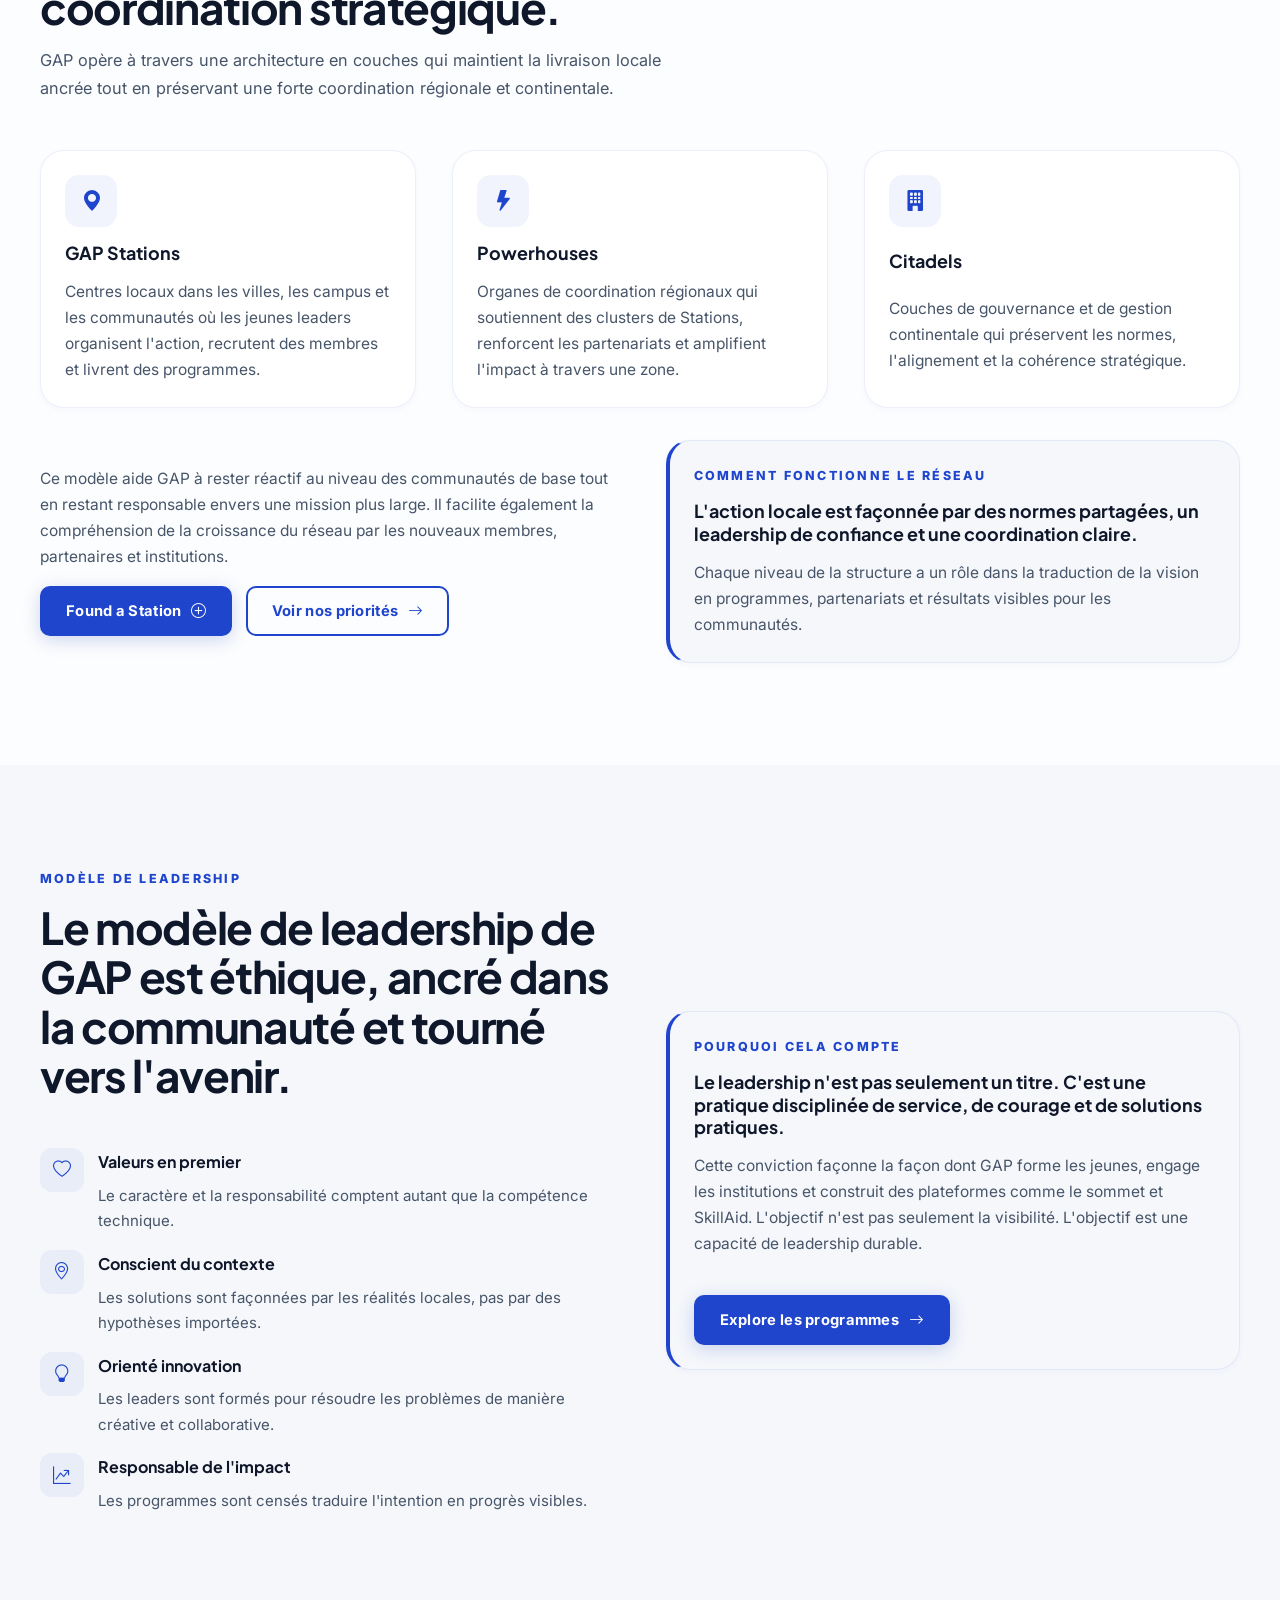
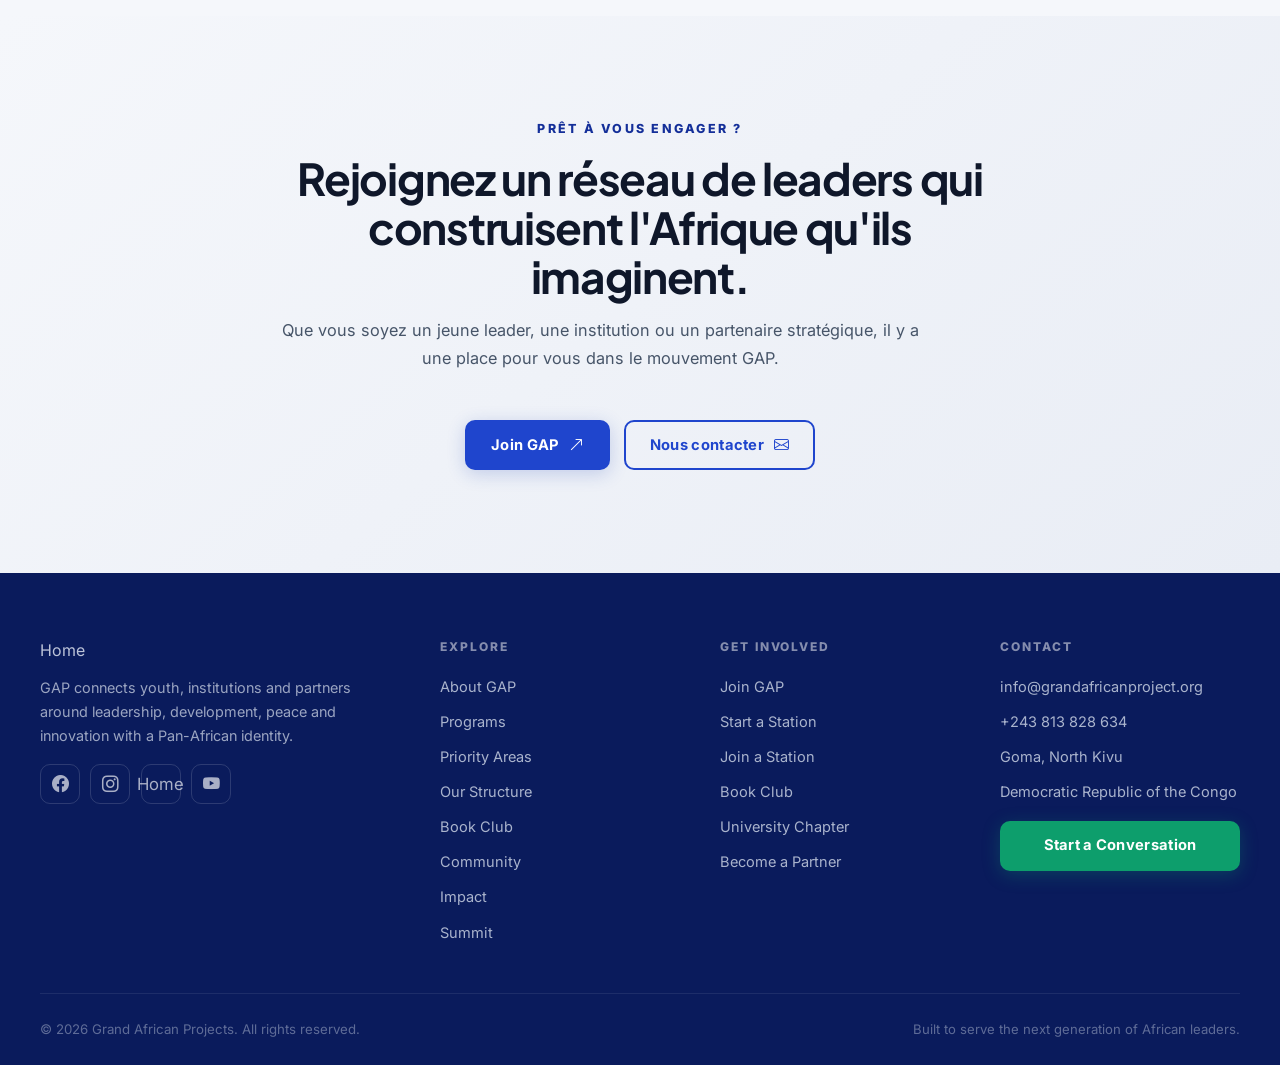
==== commit eacd7481: "chore: update website content and navigation to English language support" ====
--- a/about.html
+++ b/about.html
@@ -1,13 +1,13 @@
 <!DOCTYPE html>
-<html lang="fr" data-theme="light">
+<html lang="en" data-theme="light">
 <head>
   <meta charset="utf-8">
   <meta name="viewport" content="width=device-width, initial-scale=1">
-  <title>À propos | Grand African Projects — Mission, Vision &amp; Modèle de Leadership</title>
+  <title>About | Grand African Projects — Mission, Vision &amp; Leadership Model</title>
   <meta name="description" content="Découvrez Grand African Projects (GAP) — notre mission, vision, structure organisationnelle et modèle de leadership panafricain fondé sur l'éthique, la responsabilité et la transformation communautaire.">
   <meta name="theme-color" content="#2347B5">
-  <meta property="og:title" content="À propos de Grand African Projects">
-  <meta property="og:description" content="Une plateforme panafricaine ancrée dans le leadership éthique et la transformation communautaire.">
+  <meta property="og:title" content="About de Grand African Projects">
+  <meta property="og:description" content="A Pan-African platform rooted in ethical leadership and community transformation.">
   <meta property="og:type" content="website">
   <link rel="canonical" href="https://grandafricanproject.org/about.html">
   <link rel="icon" type="image/png" href="assets/img/logo.png">
@@ -28,10 +28,10 @@
 <!-- HEADER -->
 <header class="site-header" id="site-header">
   <div class="announcement">
-    <div class="container">GAP construit des pipelines de leadership éthique et des partenariats pratiques pour l'avenir de l'Afrique.</div>
+    <div class="container">GAP is building ethical leadership pipelines and practical partnerships for Africa's future.</div>
   </div>
   <div class="container nav-shell">
-    <a class="brand" href="index.html" aria-label="Grand African Projects — Accueil">
+    <a class="brand" href="index.html" aria-label="Grand African Projects — Home">
       <img src="assets/img/logo.png" alt="Logo Grand African Projects" width="48" height="48">
       <div>
         <div class="brand-title">Grand African Projects</div>
@@ -39,13 +39,13 @@
       </div>
     </a>
     <nav class="site-nav" id="primary-navigation" data-nav aria-label="Navigation principale">
-      <a class="nav-link" href="index.html">Accueil</a>
-      <a class="nav-link" href="about.html">À propos</a>
-      <a class="nav-link" href="programs.html">Programmes</a>
-      <a class="nav-link" href="community.html">Communauté</a>
+      <a class="nav-link" href="index.html">Home</a>
+      <a class="nav-link" href="about.html">About</a>
+      <a class="nav-link" href="programs.html">Programs</a>
+      <a class="nav-link" href="community.html">Community</a>
       <a class="nav-link" href="impact.html">Impact</a>
       <a class="nav-link" href="contact.html">Contact</a>
-      <a class="button button-accent nav-cta" href="join.html">Rejoindre GAP <i class="bi bi-arrow-right" aria-hidden="true"></i></a>
+      <a class="button button-accent nav-cta" href="join.html">Join GAP <i class="bi bi-arrow-right" aria-hidden="true"></i></a>
     </nav>
     <div class="header-tools">
         <div id="google_translate_element"></div>
@@ -64,10 +64,10 @@
   <div class="glow-blob bottom-left" style="opacity: 0.5;"></div>
   <div class="container page-hero-grid">
     <div data-reveal>
-      <span class="eyebrow">À propos de GAP</span>
+      <span class="eyebrow">About GAP</span>
       <div class="section-header" style="margin-top:1rem;">
-        <span class="section-kicker">Qui nous sommes</span>
-        <h1 class="section-heading">Une plateforme panafricaine ancrée dans le leadership éthique et la transformation communautaire.</h1>
+        <span class="section-kicker">Who we are</span>
+        <h1 class="section-heading">A Pan-African platform rooted in ethical leadership and community transformation.</h1>
         <p class="section-copy">Grand African Projects existe pour aider la prochaine génération de leaders africains à grandir avec courage, compétence et un engagement envers le développement inclusif.</p>
       </div>
     </div>
@@ -116,7 +116,7 @@
       <a class="program-card" href="#structure" style="text-decoration:none;">
         <div class="program-icon"><i class="bi bi-diagram-3" aria-hidden="true"></i></div>
         <h3 class="card-title">Notre structure</h3>
-        <p class="card-copy">Comment les Stations, les Powerhouses et les Citadelles connectent l'action locale à la direction continentale.</p>
+        <p class="card-copy">Comment les Stations, les Powerhouses et les Citadels connectent l'action locale à la direction continentale.</p>
       </a>
       <a class="program-card" href="#leadership" style="text-decoration:none;">
         <div class="program-icon"><i class="bi bi-lightbulb" aria-hidden="true"></i></div>
@@ -125,7 +125,7 @@
       </a>
       <a class="program-card" href="contact.html#partner-form" style="text-decoration:none;">
         <div class="program-icon"><i class="bi bi-handshake" aria-hidden="true"></i></div>
-        <h3 class="card-title">Devenir partenaire</h3>
+        <h3 class="card-title">Become a partner</h3>
         <p class="card-copy">Contactez-nous pour des opportunités de collaboration, de financement ou d'engagement institutionnel.</p>
       </a>
     </div>
@@ -142,7 +142,7 @@
     </div>
     <div data-reveal>
       <div class="section-header">
-        <span class="section-kicker">Qui nous sommes</span>
+        <span class="section-kicker">Who we are</span>
         <h2 class="section-heading">GAP connecte idées, institutions et personnes autour d'un leadership africain pratique.</h2>
         <p class="section-copy">Nous construisons une plateforme où les jeunes ne sont pas traités comme un public, mais comme des co-bâtisseurs de l'avenir. GAP travaille sur le développement du leadership, l'éducation, le soutien humanitaire, le dialogue politique et l'innovation pour que les communautés puissent passer de la vulnérabilité à l'agence.</p>
       </div>
@@ -209,7 +209,7 @@
     <div class="structure-grid" data-reveal>
       <article class="structure-card">
         <div class="program-icon"><i class="bi bi-geo-alt-fill" aria-hidden="true"></i></div>
-        <h3 class="card-title">Stations GAP</h3>
+        <h3 class="card-title">GAP Stations</h3>
         <p class="card-copy">Centres locaux dans les villes, les campus et les communautés où les jeunes leaders organisent l'action, recrutent des membres et livrent des programmes.</p>
       </article>
       <article class="structure-card">
@@ -219,7 +219,7 @@
       </article>
       <article class="structure-card">
         <div class="program-icon"><i class="bi bi-building-fill" aria-hidden="true"></i></div>
-        <h3 class="card-title">Citadelles</h3>
+        <h3 class="card-title">Citadels</h3>
         <p class="card-copy">Couches de gouvernance et de gestion continentale qui préservent les normes, l'alignement et la cohérence stratégique.</p>
       </article>
     </div>
@@ -227,7 +227,7 @@
       <div>
         <p class="card-copy">Ce modèle aide GAP à rester réactif au niveau des communautés de base tout en restant responsable envers une mission plus large. Il facilite également la compréhension de la croissance du réseau par les nouveaux membres, partenaires et institutions.</p>
         <div class="actions" style="margin-top:1rem;">
-          <a class="button" href="join.html#station-founder">Créer une Station <i class="bi bi-plus-circle" aria-hidden="true"></i></a>
+          <a class="button" href="join.html#station-founder">Found a Station <i class="bi bi-plus-circle" aria-hidden="true"></i></a>
           <a class="button button-outline" href="programs.html#special-focus">Voir nos priorités <i class="bi bi-arrow-right" aria-hidden="true"></i></a>
         </div>
       </div>
@@ -284,7 +284,7 @@
       <h3 class="card-title">Le leadership n'est pas seulement un titre. C'est une pratique disciplinée de service, de courage et de solutions pratiques.</h3>
       <p class="card-copy">Cette conviction façonne la façon dont GAP forme les jeunes, engage les institutions et construit des plateformes comme le sommet et SkillAid. L'objectif n'est pas seulement la visibilité. L'objectif est une capacité de leadership durable.</p>
       <div class="actions" style="margin-top:1.5rem;">
-        <a class="button" href="programs.html">Explorer les programmes <i class="bi bi-arrow-right" aria-hidden="true"></i></a>
+        <a class="button" href="programs.html">Explore les programmes <i class="bi bi-arrow-right" aria-hidden="true"></i></a>
       </div>
     </div>
   </div>
@@ -299,7 +299,7 @@
       <p class="section-copy">Que vous soyez un jeune leader, une institution ou un partenaire stratégique, il y a une place pour vous dans le mouvement GAP.</p>
     </div>
     <div class="actions" data-reveal style="justify-content:center;">
-      <a class="button" href="join.html">Rejoindre GAP <i class="bi bi-arrow-up-right" aria-hidden="true"></i></a>
+      <a class="button" href="join.html">Join GAP <i class="bi bi-arrow-up-right" aria-hidden="true"></i></a>
       <a class="button button-outline" href="contact.html">Nous contacter <i class="bi bi-envelope" aria-hidden="true"></i></a>
     </div>
   </div>
@@ -316,10 +316,10 @@
           <img src="assets/img/logo.png" alt="Logo Grand African Projects" width="48" height="48" loading="lazy">
           <div>
             <div class="brand-title">Grand African Projects</div>
-            <div class="brand-copy">Une plateforme pour la prochaine génération de leaders africains.</div>
+            <div class="brand-copy">A platform for Africa's next generation of leaders.</div>
           </div>
         </a>
-        <p class="card-copy" style="margin-top:0.75rem;">GAP connecte jeunes, institutions et partenaires autour du leadership, du développement, de la paix et de l'innovation avec une identité panafricaine.</p>
+        <p class="card-copy" style="margin-top:0.75rem;">GAP connects youth, institutions and partners around leadership, development, peace and innovation with a Pan-African identity.</p>
         <div class="social-links">
           <a class="social-link" href="https://www.facebook.com/GrandAfricanProjects" aria-label="Facebook"><i class="bi bi-facebook" aria-hidden="true"></i></a>
           <a class="social-link" href="https://www.instagram.com/grandafricanprojects?igsh=MTlhd29kMHR5dHFyNw==" aria-label="Instagram"><i class="bi bi-instagram" aria-hidden="true"></i></a>
@@ -328,27 +328,27 @@
         </div>
       </div>
       <div class="footer-column">
-        <div class="footer-title">Explorer</div>
+        <div class="footer-title">Explore</div>
         <div class="footer-links">
-          <a href="about.html">À propos de GAP</a>
-          <a href="programs.html">Programmes</a>
-          <a href="programs.html#special-focus">Domaines prioritaires</a>
-          <a href="about.html#structure">Notre Structure</a>
-          <a href="bookclub.html">Club de Lecture</a>
-          <a href="community.html">Communauté</a>
+          <a href="about.html">About GAP</a>
+          <a href="programs.html">Programs</a>
+          <a href="programs.html#special-focus">Priority areas</a>
+          <a href="about.html#structure">Our Structure</a>
+          <a href="bookclub.html">Book Club</a>
+          <a href="community.html">Community</a>
           <a href="impact.html">Impact</a>
-          <a href="summit.html">Sommet</a>
+          <a href="summit.html">Summit</a>
         </div>
       </div>
       <div class="footer-column">
-        <div class="footer-title">S'impliquer</div>
+        <div class="footer-title">Get Involved</div>
         <div class="footer-links">
-          <a href="join.html">Rejoindre GAP</a>
-          <a href="join.html#station-founder">Créer une Station</a>
-          <a href="join.html#station-member">Rejoindre une Station</a>
-          <a href="join.html#book-club">Club de Lecture</a>
-          <a href="join.html#university-coordinator">Chapitre Universitaire</a>
-          <a href="contact.html#partner-form">Devenir Partenaire</a>
+          <a href="join.html">Join GAP</a>
+          <a href="join.html#station-founder">Found a Station</a>
+          <a href="join.html#station-member">Join a Station</a>
+          <a href="join.html#book-club">Book Club</a>
+          <a href="join.html#university-coordinator">University Chapter</a>
+          <a href="contact.html#partner-form">Become a Partner</a>
         </div>
       </div>
       <div class="footer-column">
@@ -356,15 +356,15 @@
         <div class="footer-links">
           <a href="mailto:info@grandafricanproject.org">info@grandafricanproject.org</a>
           <a href="tel:+243813828634">+243 813 828 634</a>
-          <span>Goma, Nord-Kivu</span>
-          <span>République Démocratique du Congo</span>
-        </div>
-        <a class="button button-accent" href="contact.html" style="margin-top:1rem; width: 100%;">Démarrer une conversation</a>
+          <span>Goma, North Kivu</span>
+          <span>Democratic Republic of Congo</span>
+        </div>
+        <a class="button button-accent" href="contact.html" style="margin-top:1rem; width: 100%;">Start a conversation</a>
       </div>
     </div>
     <div class="footer-bottom">
-      <span>&copy; <span data-year></span> Grand African Projects. Tous droits réservés.</span>
-      <span class="footer-legal">Construit pour servir la prochaine génération de leaders africains.</span>
+      <span>&copy; <span data-year></span> Grand African Projects. All rights reserved.</span>
+      <span class="footer-legal">Built to serve the next generation of African leaders.</span>
     </div>
   </div>
 </footer>
--- a/assets/css/site.css
+++ b/assets/css/site.css
@@ -1,9 +1,9 @@
-@import url('https://fonts.googleapis.com/css2?family=Inter:wght@300;400;500;600;700;800&family=Plus+Jakarta+Sans:ital,wght@0,300;0,400;0,500;0,600;0,700;0,800;1,400;1,500&family=Playfair+Display:ital,wght@0,500;0,600;0,700;1,400;1,500&display=swap');
+﻿@import url('https://fonts.googleapis.com/css2?family=Inter:wght@300;400;500;600;700;800&family=Plus+Jakarta+Sans:ital,wght@0,300;0,400;0,500;0,600;0,700;0,800;1,400;1,500&family=Playfair+Display:ital,wght@0,500;0,600;0,700;1,400;1,500&display=swap');
 
 /* ============================================================
    GRAND AFRICAN PROJECTS — Design System
    Couleur principale : #1F45CD (bleu royal vibrant du logo)
-   Accent : #C5A047 (or institutionnel)
+   Accent : #0D9E6C (or institutionnel)
    Version : 3.0 — Refonte UI/UX Premium Complète
    ============================================================ */
 
@@ -24,11 +24,11 @@
   --color-primary-soft:   rgba(31, 69, 205, 0.06);
   --color-primary-glow:   rgba(31, 69, 205, 0.12);
 
-  /* Accent or institutionnel */
-  --color-accent:         #C5A047;
-  --color-accent-dark:    #A27E2D;
-  --color-accent-soft:    rgba(197, 160, 71, 0.08);
-  --color-accent-glow:    rgba(197, 160, 71, 0.16);
+  /* Accent vert émeraude africain */
+  --color-accent:         #0D9E6C;
+  --color-accent-dark:    #0A7D55;
+  --color-accent-soft:    rgba(13, 158, 108, 0.08);
+  --color-accent-glow:    rgba(13, 158, 108, 0.16);
 
   /* Surfaces & textes */
   --color-bg:             #FCFDFE;
@@ -52,7 +52,7 @@
   --shadow-md:    0 12px 30px -10px rgba(31, 69, 205, 0.08);
   --shadow-lg:    0 20px 40px -12px rgba(31, 69, 205, 0.12);
   --shadow-card:  0 10px 24px -8px rgba(31, 69, 205, 0.07);
-  --shadow-glow:  0 0 0 1px rgba(197, 160, 71, 0.15), 0 16px 48px -12px rgba(31, 69, 205, 0.14);
+  --shadow-glow:  0 0 0 1px rgba(13, 158, 108, 0.15), 0 16px 48px -12px rgba(31, 69, 205, 0.14);
 
   /* Rayons */
   --radius-xs:   6px;
@@ -88,19 +88,12 @@
   --shadow-md:          0 12px 30px -10px rgba(0,0,0,0.5);
   --shadow-lg:          0 20px 40px -12px rgba(0,0,0,0.6);
   --shadow-card:        0 10px 24px -8px rgba(0,0,0,0.45);
-  --shadow-glow:        0 0 0 1px rgba(197, 160, 71, 0.20), 0 16px 48px -12px rgba(0,0,0,0.6);
+  --shadow-glow:        0 0 0 1px rgba(13, 158, 108, 0.20), 0 16px 48px -12px rgba(0,0,0,0.6);
   --color-primary-soft: rgba(77, 115, 248, 0.08);
 }
 
-/* Dark mode — lien actif encore plus visible */
-[data-theme="dark"] .nav-link.is-current {
-  background: rgba(201, 163, 78, 0.18);
-  color: #f5c55e;
-  box-shadow: inset 0 -3px 0 0 var(--color-accent);
-}
-[data-theme="dark"] .nav-link.is-current::before {
-  background: #f5c55e;
-}
+/* Dark mode conservé uniquement pour les variables (backgrounds, bordures) */
+/* Le switcher de thème a été supprimé — le site reste en mode clair */
 
 /* ── Reset de base ──────────────────────────────────────────── */
 *, *::before, *::after { box-sizing: border-box; }
@@ -133,7 +126,7 @@
 
 p, h1, h2, h3, h4, h5, h6 { margin: 0; }
 
-main { overflow: clip; }
+main { overflow: visible; }
 
 /* ============================================================
    VIDEO CARDS — Section "Nos actions en vidéo"
@@ -624,13 +617,13 @@
 
 .button-accent {
   background: var(--color-accent);
-  color: #0f2068;
-  box-shadow: 0 4px 18px rgba(201,163,78,0.28);
+  color: #fff;
+  box-shadow: 0 4px 18px rgba(13, 158, 108, 0.28);
 }
 .button-accent:hover, .button-accent:focus-visible {
   background: var(--color-accent-dark);
-  box-shadow: 0 8px 28px rgba(201,163,78,0.36);
-  color: #0f2068;
+  box-shadow: 0 8px 28px rgba(13, 158, 108, 0.36);
+  color: #fff;
 }
 
 .button-outline {
@@ -669,7 +662,6 @@
 select:focus-visible,
 .nav-link:focus-visible,
 .nav-toggle:focus-visible,
-.theme-toggle:focus-visible,
 .social-link:focus-visible {
   outline: 3px solid rgba(35,71,181,0.40);
   outline-offset: 3px;
@@ -845,7 +837,7 @@
 .header-tools {
   display: inline-flex;
   align-items: center;
-  gap: 0.5rem;
+  gap: 0.75rem;
   flex-shrink: 0;
 }
 
@@ -856,14 +848,16 @@
   justify-content: center;
   width: 44px;
   height: 44px;
-  border: 1px solid var(--color-border);
-  border-radius: 10px;
+  border: 2px solid var(--color-border);
+  border-radius: 12px;
   background: var(--color-surface);
   color: var(--color-heading);
-  font-size: 1.3rem;
+  font-size: 1.25rem;
   cursor: pointer;
-  transition: background var(--transition), border-color var(--transition), transform var(--transition);
   flex-shrink: 0;
+  transition: background 200ms ease, border-color 200ms ease, color 200ms ease;
+  position: relative;
+  z-index: 102;
 }
 .nav-toggle:hover {
   background: var(--color-primary-soft);
@@ -872,129 +866,171 @@
 }
 body.nav-open .nav-toggle {
   background: rgba(255,255,255,0.12);
-  border-color: rgba(255,255,255,0.3);
+  border-color: rgba(255,255,255,0.35);
   color: #fff;
-  position: relative;
-  z-index: 101;
-}
-
-/* NAV ACTIVE — géré dans le bloc Navigation ci-dessus */
-
-.nav-cta { margin-left: 0.5rem; }
-
-.header-tools {
-  display: inline-flex;
-  align-items: center;
-  gap: 0.5rem;
-}
-
-/* ── Header-tools (déjà défini plus haut, nettoyage) ───────── */
-
-/* ── Hamburger button (version finale) ─────────────────────── */
-
-.nav-toggle { display: none; }
+  z-index: 102;
+}
+/* Rotation de l'icône lors de l'ouverture */
+.nav-toggle i {
+  display: block;
+  transition: transform 250ms cubic-bezier(0.4, 0, 0.2, 1);
+}
+body.nav-open .nav-toggle i {
+  transform: rotate(90deg);
+}
 
 /* ── Nav mobile — panneau latéral ──────────────────────────── */
 @media (max-width: 900px) {
   .nav-toggle { display: inline-flex; }
 
+  /* nav-shell : logo gauche, tools droite — pas de débordement */
+  .nav-shell {
+    display: flex;
+    align-items: center;
+    justify-content: space-between;
+    gap: 0.5rem;
+    min-height: 64px;
+    flex-wrap: nowrap;
+  }
+
+  /* ── Panneau mobile — toujours dans le DOM, caché par transform ── */
+  .site-nav {
+    position: fixed;
+    top: 0;
+    right: 0;
+    bottom: 0;
+    left: auto;
+    width: min(300px, 82vw);
+    display: flex;
+    flex-direction: column;
+    justify-content: flex-start;
+    align-items: stretch;
+    gap: 0;
+    padding: 0 0 2.5rem 0;
+    background: linear-gradient(160deg, #0A1B5C 0%, #0D2A7A 100%);
+    transform: translateX(105%);
+    transition: transform 300ms cubic-bezier(0.4, 0, 0.2, 1),
+                visibility 300ms ease;
+    visibility: hidden;
+    pointer-events: none;
+    z-index: 100;
+    overflow-y: auto;
+    -webkit-overflow-scrolling: touch;
+    box-shadow: -12px 0 48px rgba(0,0,0,0.45);
+    border-left: 1px solid rgba(255,255,255,0.06);
+    margin-left: 0;
+  }
+
+  /* Menu ouvert */
+  body.nav-open .site-nav {
+    transform: translateX(0);
+    visibility: visible;
+    pointer-events: all;
+  }
+
+  /* Overlay */
   body.nav-open::before {
     content: "";
     position: fixed;
     inset: 0;
-    background: rgba(5, 12, 30, 0.65);
+    background: rgba(5, 12, 30, 0.6);
     z-index: 99;
     backdrop-filter: blur(3px);
     -webkit-backdrop-filter: blur(3px);
-    animation: overlay-in 220ms ease forwards;
-    pointer-events: none;
+    animation: overlay-fade 220ms ease forwards;
   }
-  @keyframes overlay-in {
+  @keyframes overlay-fade {
     from { opacity: 0; } to { opacity: 1; }
   }
 
-  .site-nav {
-    position: fixed;
-    top: 0; right: 0; bottom: 0;
-    width: min(320px, 85vw);
-    left: auto;
-    flex-direction: column;
-    justify-content: flex-start;
-    align-items: stretch;
-    gap: 0;
-    padding: 0 0 2rem 0;
-    background: #0A1B5C;
-    transform: translateX(110%);
-    transition: transform 320ms cubic-bezier(0.4, 0, 0.2, 1);
-    z-index: 100;
-    overflow-y: auto;
-    -webkit-overflow-scrolling: touch;
-    box-shadow: -8px 0 48px rgba(0,0,0,0.45);
-  }
-  body.nav-open .site-nav { transform: translateX(0); }
-
-  .site-nav::before {
+  /* En-tête du panneau */
+  body.nav-open .site-nav::before {
     content: "Navigation";
     display: flex;
     align-items: center;
-    padding: 1.4rem 1.5rem 1rem;
-    color: rgba(255,255,255,0.38);
+    padding: 1.5rem 1.5rem 1rem;
+    color: rgba(255,255,255,0.35);
     font-size: 0.68rem;
     font-weight: 800;
-    letter-spacing: 0.24em;
+    letter-spacing: 0.22em;
     text-transform: uppercase;
     border-bottom: 1px solid rgba(255,255,255,0.07);
-    margin-bottom: 0.4rem;
+    margin-bottom: 0.5rem;
     flex-shrink: 0;
   }
 
+  /* Liens nav mobile */
   .nav-link {
     display: flex;
     align-items: center;
+    gap: 0.5rem;
     color: rgba(255,255,255,0.82);
-    font-size: 0.98rem;
-    font-weight: 600;
-    min-height: 52px;
+    font-size: 0.97rem;
+    font-weight: 500;
+    min-height: 54px;
     padding: 0 1.5rem;
     border-radius: 0;
     width: 100%;
     border-bottom: 1px solid rgba(255,255,255,0.05);
-    transition: background 160ms ease, color 160ms ease, padding-left 160ms ease;
+    white-space: normal;
+    transition: background 150ms ease, color 150ms ease, padding-left 150ms ease;
   }
   .nav-link::after,
   .nav-link::before { display: none !important; }
-
   .nav-link:hover {
     background: rgba(255,255,255,0.07);
     color: #fff;
     padding-left: 2rem;
   }
-
   .nav-link.is-current {
-    background: rgba(197,160,71,0.13);
-    color: #f5c84a;
+    background: rgba(13, 158, 108, 0.15);
+    color: #5DD4B0;
     font-weight: 700;
-    border-left: 3px solid #f5c84a;
+    border-left: 3px solid #5DD4B0;
     padding-left: calc(1.5rem - 3px);
     box-shadow: none;
   }
   .nav-link.is-current::after,
   .nav-link.is-current::before { display: none !important; }
 
+  /* CTA Rejoindre */
   .nav-cta {
-    margin: 1.5rem 1.5rem 0 !important;
-    width: calc(100% - 3rem) !important;
+    display: flex !important;
+    margin: 1.5rem 1.25rem 0 !important;
+    width: calc(100% - 2.5rem) !important;
     background: var(--color-accent) !important;
-    color: #0f2068 !important;
+    color: #fff !important;
     font-weight: 800;
     font-size: 0.95rem;
-    min-height: 50px;
-    border-radius: 12px !important;
-    justify-content: center;
-    box-shadow: 0 4px 18px rgba(197,160,71,0.28);
+    min-height: 52px;
+    border-radius: 14px !important;
+    justify-content: center !important;
+    box-shadow: 0 4px 18px rgba(13, 158, 108, 0.3) !important;
+    border: none !important;
   }
-  .nav-cta:hover { background: #d4b04a !important; transform: none; padding-left: 0 !important; }
+  .nav-cta:hover {
+    background: var(--color-accent-dark) !important;
+    transform: translateY(-2px) !important;
+    padding-left: 0 !important;
+  }
   .nav-cta::after, .nav-cta::before { display: none !important; }
+}
+
+/* ── Smartphone ≤ 480px ─────────────────────────────────────── */
+@media (max-width: 480px) {
+  .nav-shell { min-height: 58px; gap: 0.35rem; }
+  .brand img { width: 36px; height: 36px; }
+  .brand-title { font-size: 0.82rem; }
+  .brand-copy { display: none; }
+  .announcement { display: none; }
+  .nav-toggle {
+    width: 40px;
+    height: 40px;
+    font-size: 1.15rem;
+    border-radius: 10px;
+  }
+  /* Google Translate caché sur très petit écran */
+  #google_translate_element { display: none; }
 }
 
 /* ── Hero ───────────────────────────────────────────────────── */
@@ -1009,7 +1045,7 @@
   inset: 0;
   background:
     radial-gradient(ellipse at 10% 30%, rgba(35,71,181,0.08) 0%, transparent 55%),
-    radial-gradient(ellipse at 85% 10%, rgba(201,163,78,0.10) 0%, transparent 45%);
+    radial-gradient(ellipse at 85% 10%, rgba(13, 158, 108,0.10) 0%, transparent 45%);
   pointer-events: none;
 }
 
@@ -1069,7 +1105,7 @@
 .hero-panel {
   position: relative;
   padding: 1.25rem;
-  border: 1px solid rgba(201,163,78,0.22);
+  border: 1px solid rgba(13, 158, 108,0.22);
   border-radius: 28px;
   background: var(--color-surface);
   box-shadow: var(--shadow-glow);
@@ -1693,7 +1729,7 @@
 }
 .social-link:hover {
   background: var(--color-accent);
-  color: #0f2068;
+  color: #fff;
   border-color: var(--color-accent);
   transform: translateY(-2px);
 }
@@ -1724,7 +1760,7 @@
   inset: 0;
   background:
     radial-gradient(ellipse at 0% 50%, rgba(35,71,181,0.10) 0%, transparent 55%),
-    radial-gradient(ellipse at 100% 0%, rgba(201,163,78,0.10) 0%, transparent 45%);
+    radial-gradient(ellipse at 100% 0%, rgba(13, 158, 108,0.10) 0%, transparent 45%);
   pointer-events: none;
 }
 
@@ -1856,7 +1892,7 @@
 .vision-panel {
   padding: clamp(1.75rem, 4vw, 2.5rem);
   border-radius: var(--radius-lg);
-  border: 1px solid rgba(201,163,78,0.38);
+  border: 1px solid rgba(13, 158, 108,0.38);
   background: linear-gradient(140deg, rgba(35,71,181,0.05), rgba(255,255,255,0.96));
   box-shadow: var(--shadow-sm);
 }
@@ -1892,7 +1928,7 @@
 .bookclub-hero { /* extends .page-hero */ }
 .bookclub-hero-card {
   padding: 2rem;
-  border: 1px solid rgba(201,163,78,0.28);
+  border: 1px solid rgba(13, 158, 108,0.28);
   border-radius: var(--radius-lg);
   background: linear-gradient(140deg, rgba(35,71,181,0.06), var(--color-surface));
   box-shadow: var(--shadow-sm);
@@ -2023,7 +2059,7 @@
 .bookclub-card {
   flex: 1;
   padding: 2rem;
-  border: 1px solid rgba(201,163,78,0.28);
+  border: 1px solid rgba(13, 158, 108,0.28);
   border-radius: var(--radius-lg);
   background: linear-gradient(145deg, rgba(35,71,181,0.06), var(--color-surface));
   box-shadow: var(--shadow-sm);
@@ -2333,7 +2369,7 @@
   transition: border-color var(--transition);
 }
 .lang-selector-wrapper:hover {
-  border-color: rgba(201, 163, 78, 0.4);
+  border-color: rgba(13, 158, 108, 0.4);
 }
 .lang-btn {
   background: none;
@@ -2355,8 +2391,8 @@
   background: rgba(35, 71, 181, 0.08);
 }
 :root[data-theme="dark"] .lang-btn.is-active {
-  color: #c9a34e;
-  background: rgba(201, 163, 78, 0.12);
+  color: #0D9E6C;
+  background: rgba(13, 158, 108, 0.12);
 }
 .lang-separator {
   color: var(--color-border);
@@ -2399,8 +2435,8 @@
 }
 
 #google_translate_element .goog-te-gadget-simple:hover {
-  border-color: rgba(201,163,78,0.5) !important;
-  background: rgba(201,163,78,0.06) !important;
+  border-color: rgba(13, 158, 108,0.5) !important;
+  background: rgba(13, 158, 108,0.06) !important;
 }
 
 #google_translate_element .goog-te-gadget-simple .goog-te-menu-value {
@@ -2455,7 +2491,7 @@
 }
 
 .goog-te-menu2-item:hover div {
-  background: rgba(201,163,78,0.08) !important;
+  background: rgba(13, 158, 108,0.08) !important;
   color: var(--color-primary) !important;
 }
 
@@ -2470,16 +2506,7 @@
    RESPONSIVE COMPLÉMENTAIRE — corrections globales
    ============================================================ */
 
-/* Header compact sur mobile */
-@media (max-width: 480px) {
-  .announcement { display: none; }
-  .nav-shell { min-height: 62px; gap: 0.5rem; }
-  .brand-copy { display: none; }
-  .brand img { width: 40px; height: 40px; }
-  .brand-title { font-size: 0.88rem; }
-  .header-tools { gap: 0.35rem; }
-  .theme-toggle .theme-toggle-text { display: none; }
-}
+/* Header compact sur mobile — géré dans @media 900px et 480px ci-dessus */
 
 /* Footer responsive serré */
 @media (max-width: 480px) {
@@ -2532,3 +2559,139 @@
     height: 40px;
   }
 }
+
+/* ============================================================
+   YOUTUBE EMBED — responsive iframe 16/9
+   ============================================================ */
+
+/* Wrapper embed pour home.css (.h-video__embed-wrap) */
+.h-video__embed-wrap {
+  position: relative;
+  width: 100%;
+  aspect-ratio: 16 / 9;
+  background: #000;
+  overflow: hidden;
+  border-radius: 0;
+  flex-shrink: 0;
+}
+.h-video__embed-wrap iframe {
+  position: absolute;
+  inset: 0;
+  width: 100%;
+  height: 100%;
+  border: 0;
+  display: block;
+}
+
+/* Carte vidéo home — ajustement quand embed remplace thumb */
+.h-video__card .h-video__embed-wrap {
+  border-radius: 0;
+}
+.h-video__card {
+  border-radius: 20px;
+  overflow: hidden;
+  border: 1px solid var(--color-border);
+  background: var(--color-surface);
+  box-shadow: var(--shadow-sm);
+  display: flex;
+  flex-direction: column;
+  transition: transform var(--transition), box-shadow var(--transition);
+}
+.h-video__card:hover {
+  transform: translateY(-4px);
+  box-shadow: var(--shadow-card);
+}
+.h-video__body {
+  padding: 1.4rem;
+  display: flex;
+  flex-direction: column;
+  gap: 0.75rem;
+}
+.h-video__body h3 {
+  font-family: var(--font-heading);
+  font-size: 1.08rem;
+  font-weight: 700;
+  color: var(--color-heading);
+  line-height: 1.3;
+  margin: 0;
+}
+.h-video__body p {
+  color: var(--color-text-soft);
+  font-size: 0.93rem;
+  line-height: 1.65;
+  margin: 0;
+  flex: 1;
+}
+
+/* ── Impact page — grille 2 vidéos ──────────────────────────── */
+.impact-videos-grid {
+  display: grid;
+  grid-template-columns: repeat(2, minmax(0, 1fr));
+  gap: clamp(1.5rem, 3vw, 2.25rem);
+  margin-top: 2.5rem;
+}
+
+.impact-video-card {
+  border-radius: 22px;
+  overflow: hidden;
+  border: 1px solid var(--color-border);
+  background: var(--color-surface);
+  box-shadow: var(--shadow-sm);
+  display: flex;
+  flex-direction: column;
+  transition: transform var(--transition), box-shadow var(--transition), border-color var(--transition);
+}
+.impact-video-card:hover {
+  transform: translateY(-5px);
+  box-shadow: var(--shadow-card);
+  border-color: rgba(31, 69, 205, 0.2);
+}
+
+.impact-video-embed {
+  position: relative;
+  width: 100%;
+  aspect-ratio: 16 / 9;
+  background: #000;
+  overflow: hidden;
+  flex-shrink: 0;
+}
+.impact-video-embed iframe {
+  position: absolute;
+  inset: 0;
+  width: 100%;
+  height: 100%;
+  border: 0;
+  display: block;
+}
+
+.impact-video-body {
+  padding: 1.4rem;
+  display: flex;
+  flex-direction: column;
+  gap: 0.7rem;
+  flex: 1;
+}
+.impact-video-body h3 {
+  font-family: var(--font-heading);
+  font-size: 1.08rem;
+  font-weight: 700;
+  color: var(--color-heading);
+  line-height: 1.3;
+  margin: 0;
+}
+.impact-video-body p {
+  color: var(--color-text-soft);
+  font-size: 0.93rem;
+  line-height: 1.65;
+  margin: 0;
+}
+
+/* Responsive */
+@media (max-width: 768px) {
+  .impact-videos-grid {
+    grid-template-columns: 1fr;
+  }
+  .h-videos__grid {
+    grid-template-columns: 1fr;
+  }
+}
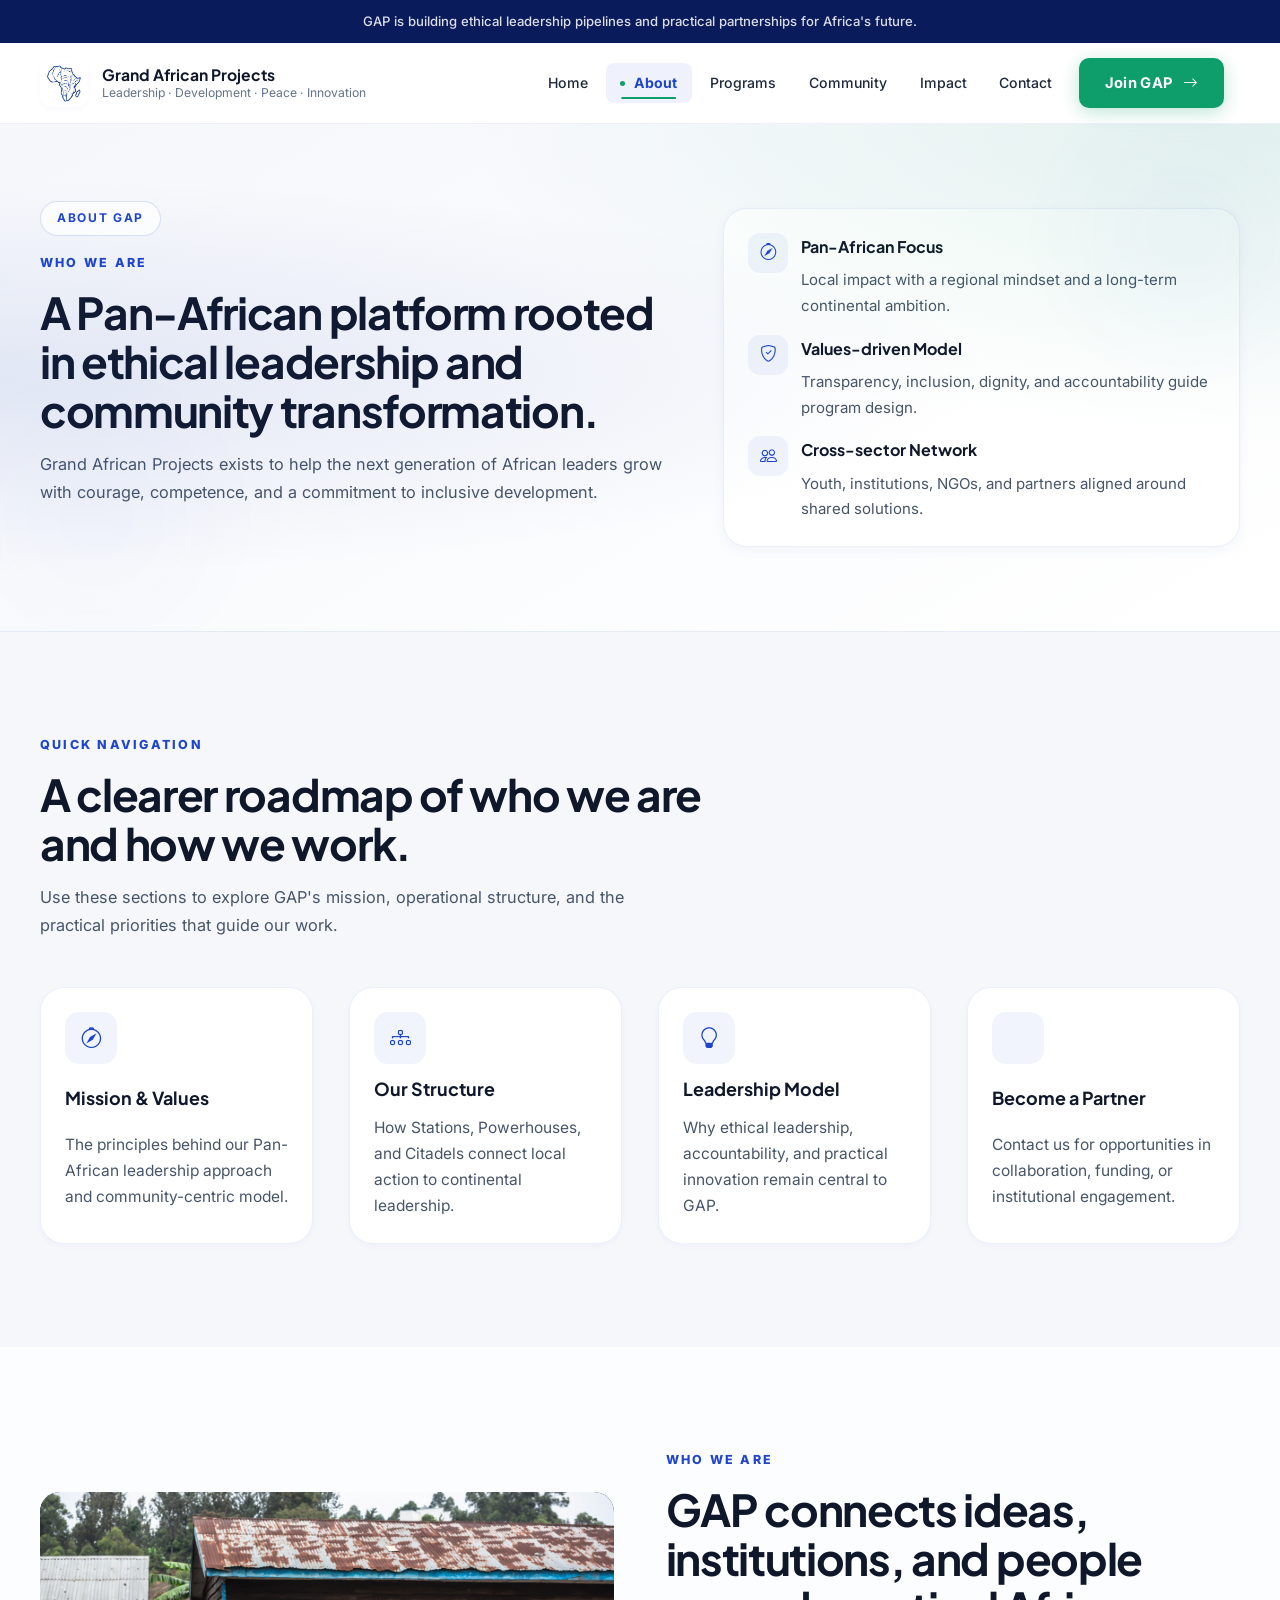
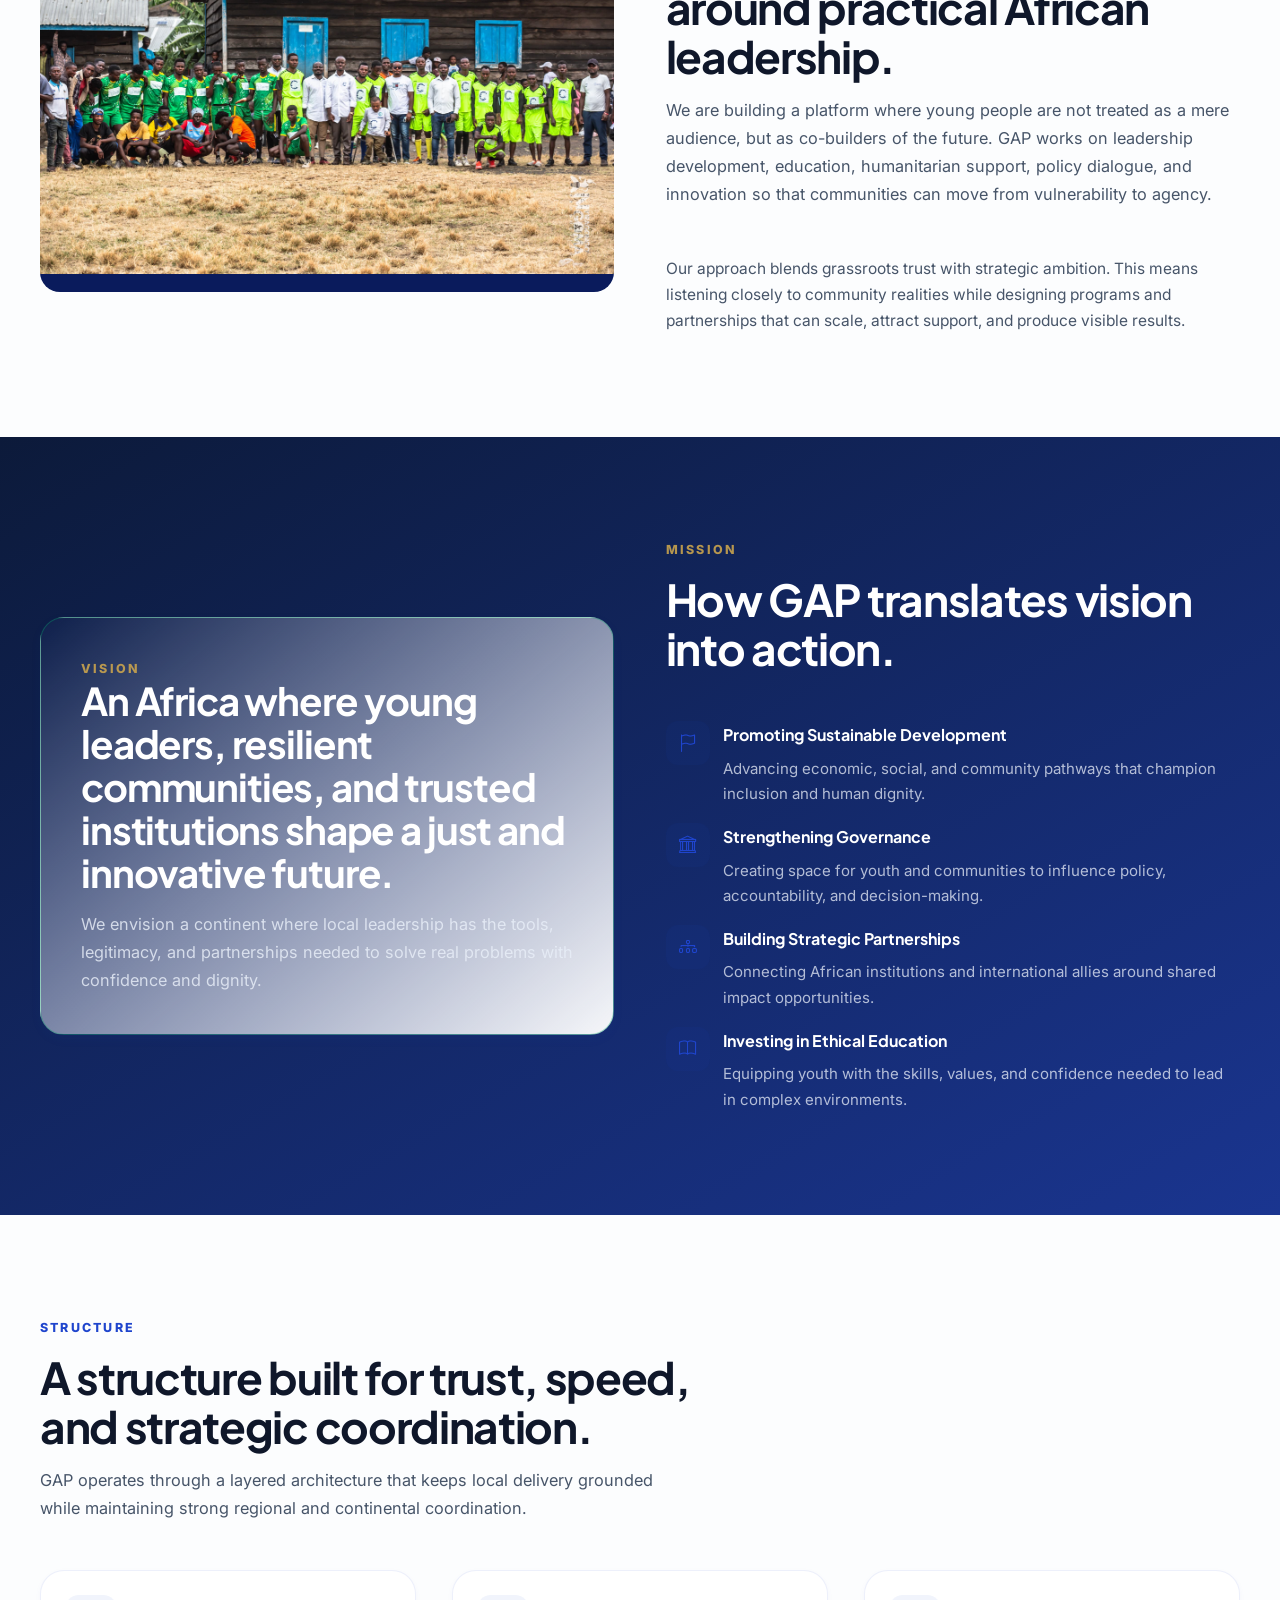
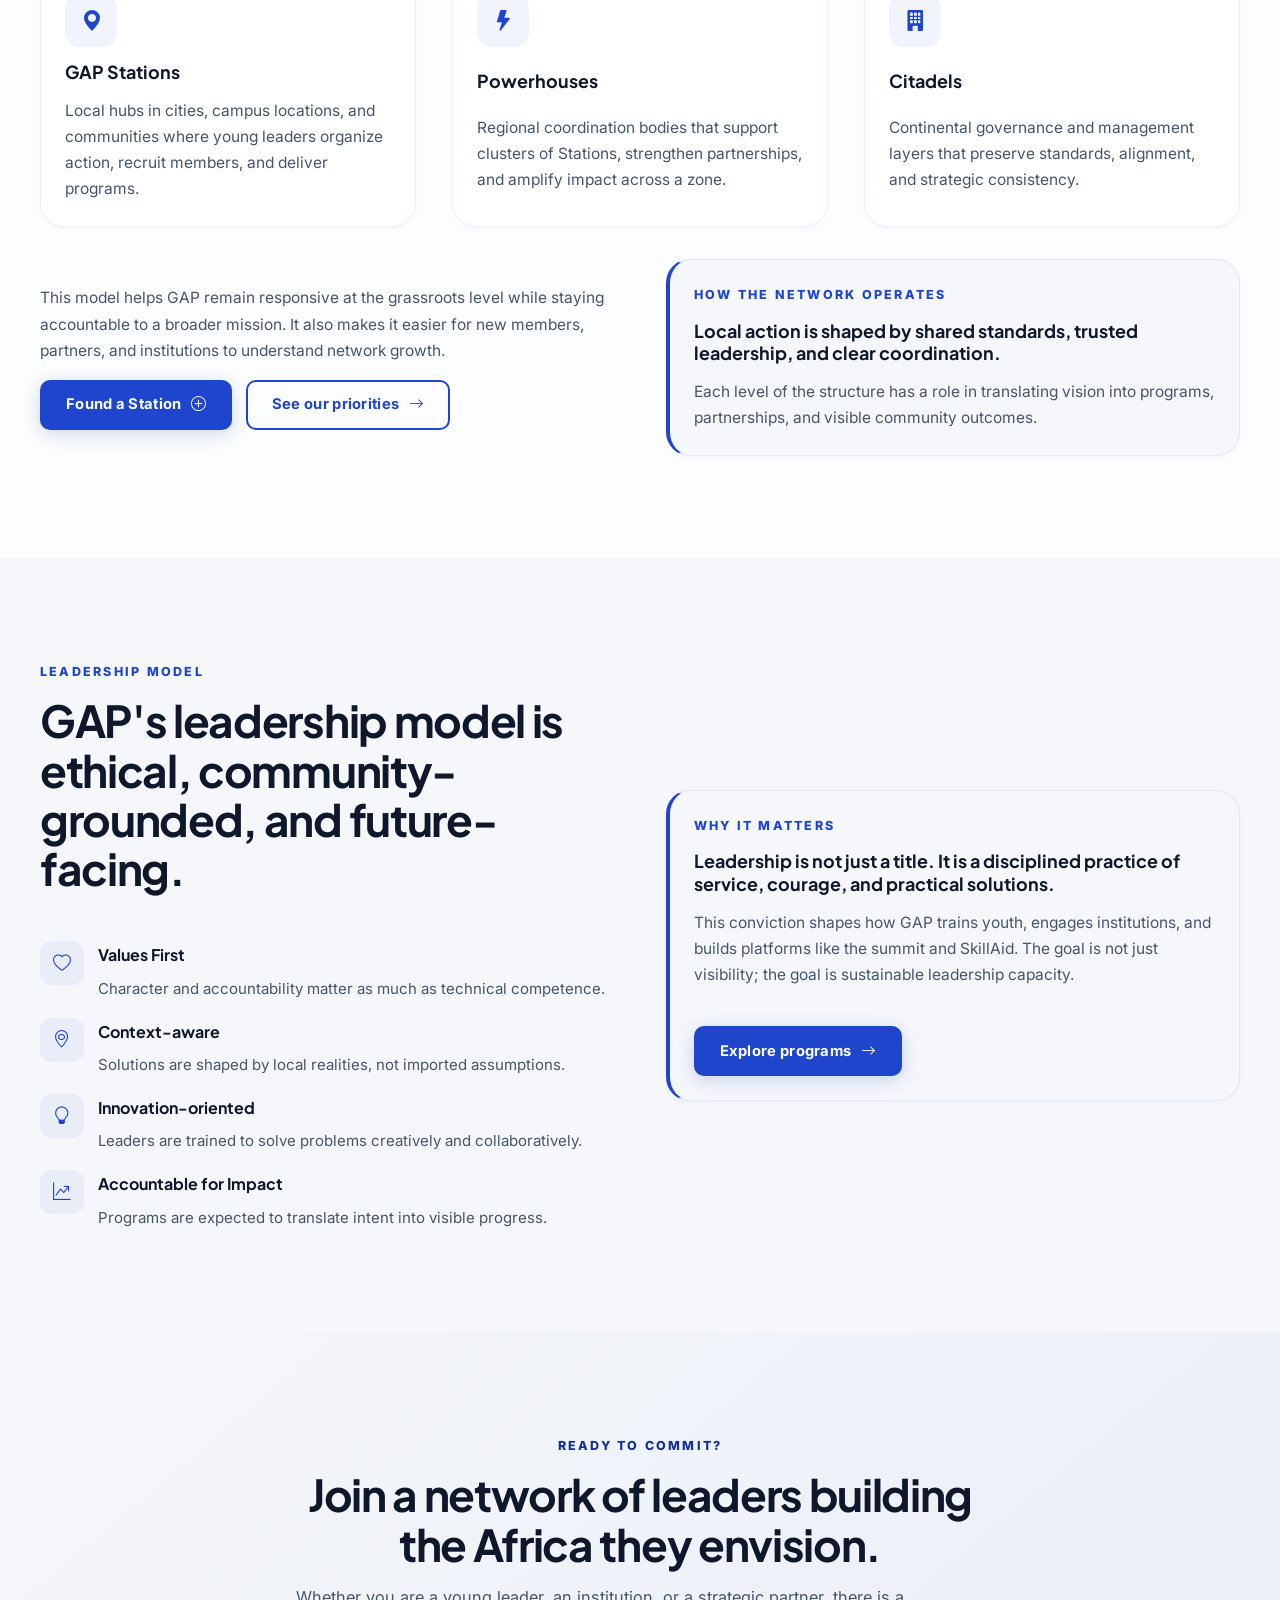
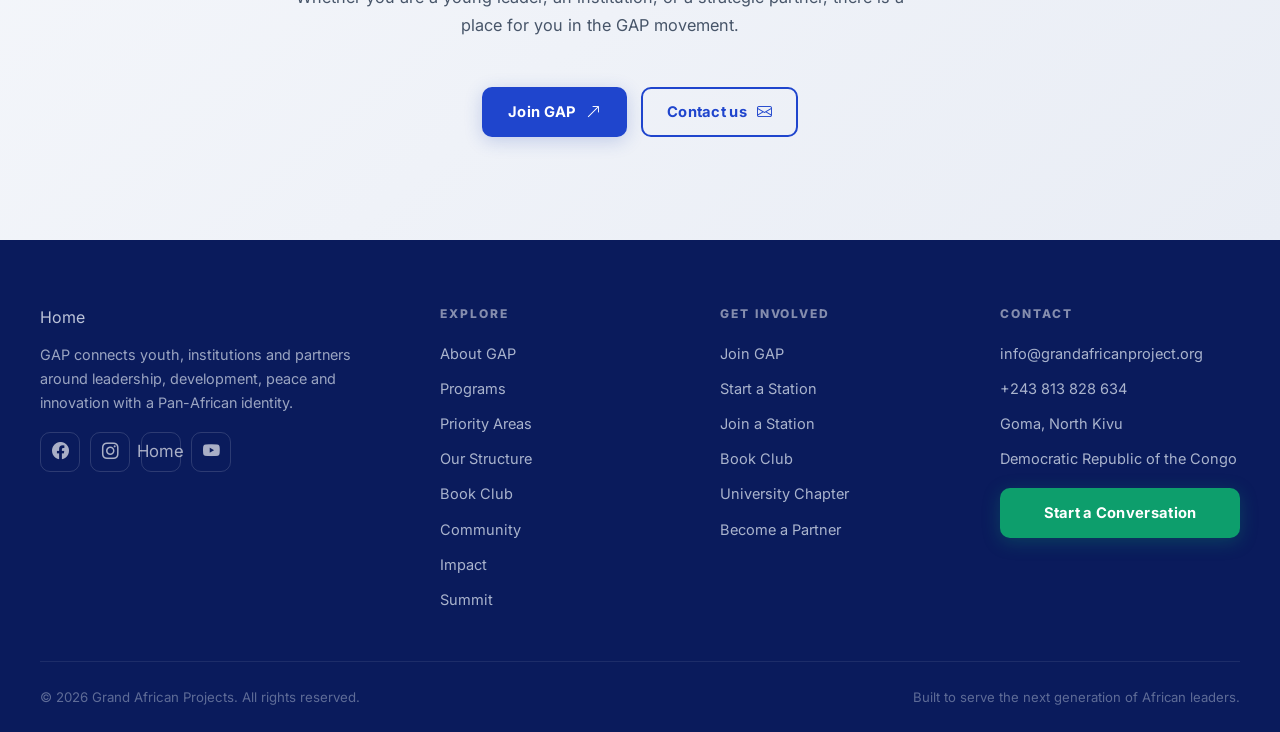
==== commit 2538a8f1: "chore: translate all French website content to English for localization" ====
--- a/about.html
+++ b/about.html
@@ -4,9 +4,9 @@
   <meta charset="utf-8">
   <meta name="viewport" content="width=device-width, initial-scale=1">
   <title>About | Grand African Projects — Mission, Vision &amp; Leadership Model</title>
-  <meta name="description" content="Découvrez Grand African Projects (GAP) — notre mission, vision, structure organisationnelle et modèle de leadership panafricain fondé sur l'éthique, la responsabilité et la transformation communautaire.">
+  <meta name="description" content="Discover Grand African Projects (GAP) — our mission, vision, organizational structure, and Pan-African leadership model based on ethics, accountability, and community transformation.">
   <meta name="theme-color" content="#2347B5">
-  <meta property="og:title" content="About de Grand African Projects">
+  <meta property="og:title" content="About Grand African Projects">
   <meta property="og:description" content="A Pan-African platform rooted in ethical leadership and community transformation.">
   <meta property="og:type" content="website">
   <link rel="canonical" href="https://grandafricanproject.org/about.html">
@@ -23,7 +23,7 @@
   <script defer src="assets/js/site.js"></script>
 </head>
 <body data-page="about">
-<a class="skip-link" href="#main">Aller au contenu</a>
+<a class="skip-link" href="#main">Skip to content</a>
 
 <!-- HEADER -->
 <header class="site-header" id="site-header">
@@ -35,10 +35,10 @@
       <img src="assets/img/logo.png" alt="Logo Grand African Projects" width="48" height="48">
       <div>
         <div class="brand-title">Grand African Projects</div>
-        <div class="brand-copy">Leadership · Développement · Paix · Innovation</div>
+        <div class="brand-copy">Leadership · Development · Peace · Innovation</div>
       </div>
     </a>
-    <nav class="site-nav" id="primary-navigation" data-nav aria-label="Navigation principale">
+    <nav class="site-nav" id="primary-navigation" data-nav aria-label="Primary">
       <a class="nav-link" href="index.html">Home</a>
       <a class="nav-link" href="about.html">About</a>
       <a class="nav-link" href="programs.html">Programs</a>
@@ -49,7 +49,7 @@
     </nav>
     <div class="header-tools">
         <div id="google_translate_element"></div>
-      <button class="nav-toggle" type="button" data-nav-toggle aria-expanded="false" aria-controls="primary-navigation" aria-label="Ouvrir la navigation">
+      <button class="nav-toggle" type="button" data-nav-toggle aria-expanded="false" aria-controls="primary-navigation" aria-label="Open navigation">
         <i class="bi bi-list" aria-hidden="true"></i>
       </button>
     </div>
@@ -68,7 +68,7 @@
       <div class="section-header" style="margin-top:1rem;">
         <span class="section-kicker">Who we are</span>
         <h1 class="section-heading">A Pan-African platform rooted in ethical leadership and community transformation.</h1>
-        <p class="section-copy">Grand African Projects existe pour aider la prochaine génération de leaders africains à grandir avec courage, compétence et un engagement envers le développement inclusif.</p>
+        <p class="section-copy">Grand African Projects exists to help the next generation of African leaders grow with courage, competence, and a commitment to inclusive development.</p>
       </div>
     </div>
     <div class="page-hero-card" data-reveal>
@@ -76,22 +76,22 @@
         <li>
           <i class="bi bi-compass" aria-hidden="true"></i>
           <div>
-            <strong class="detail-title">Orientation panafricaine</strong>
-            <p class="detail-copy">Impact local avec un état d'esprit régional et une ambition continentale à long terme.</p>
+            <strong class="detail-title">Pan-African Focus</strong>
+            <p class="detail-copy">Local impact with a regional mindset and a long-term continental ambition.</p>
           </div>
         </li>
         <li>
           <i class="bi bi-shield-check" aria-hidden="true"></i>
           <div>
-            <strong class="detail-title">Modèle fondé sur les valeurs</strong>
-            <p class="detail-copy">Transparence, inclusion, dignité et responsabilité guident la conception des programmes.</p>
+            <strong class="detail-title">Values-driven Model</strong>
+            <p class="detail-copy">Transparency, inclusion, dignity, and accountability guide program design.</p>
           </div>
         </li>
         <li>
           <i class="bi bi-people" aria-hidden="true"></i>
           <div>
-            <strong class="detail-title">Réseau intersectoriel</strong>
-            <p class="detail-copy">Jeunes, institutions, ONG et partenaires alignés autour de solutions communes.</p>
+            <strong class="detail-title">Cross-sector Network</strong>
+            <p class="detail-copy">Youth, institutions, NGOs, and partners aligned around shared solutions.</p>
           </div>
         </li>
       </ul>
@@ -103,30 +103,30 @@
 <section class="section surface-muted">
   <div class="container">
     <div class="section-header" data-reveal>
-      <span class="section-kicker">Navigation rapide</span>
-      <h2 class="section-heading">Une carte plus claire de qui nous sommes et comment nous travaillons.</h2>
-      <p class="section-copy">Utilisez ces sections pour explorer la mission de GAP, la structure opérationnelle et les priorités pratiques qui guident notre travail.</p>
+      <span class="section-kicker">Quick navigation</span>
+      <h2 class="section-heading">A clearer roadmap of who we are and how we work.</h2>
+      <p class="section-copy">Use these sections to explore GAP's mission, operational structure, and the practical priorities that guide our work.</p>
     </div>
     <div class="card-grid" data-reveal>
       <a class="program-card" href="#mission" style="text-decoration:none;">
         <div class="program-icon"><i class="bi bi-compass" aria-hidden="true"></i></div>
-        <h3 class="card-title">Mission &amp; valeurs</h3>
-        <p class="card-copy">Les principes derrière notre approche de leadership panafricain et notre modèle centré sur la communauté.</p>
+        <h3 class="card-title">Mission &amp; Values</h3>
+        <p class="card-copy">The principles behind our Pan-African leadership approach and community-centric model.</p>
       </a>
       <a class="program-card" href="#structure" style="text-decoration:none;">
         <div class="program-icon"><i class="bi bi-diagram-3" aria-hidden="true"></i></div>
-        <h3 class="card-title">Notre structure</h3>
-        <p class="card-copy">Comment les Stations, les Powerhouses et les Citadels connectent l'action locale à la direction continentale.</p>
+        <h3 class="card-title">Our Structure</h3>
+        <p class="card-copy">How Stations, Powerhouses, and Citadels connect local action to continental leadership.</p>
       </a>
       <a class="program-card" href="#leadership" style="text-decoration:none;">
         <div class="program-icon"><i class="bi bi-lightbulb" aria-hidden="true"></i></div>
-        <h3 class="card-title">Modèle de leadership</h3>
-        <p class="card-copy">Pourquoi le leadership éthique, la responsabilité et l'innovation pratique restent centraux à GAP.</p>
+        <h3 class="card-title">Leadership Model</h3>
+        <p class="card-copy">Why ethical leadership, accountability, and practical innovation remain central to GAP.</p>
       </a>
       <a class="program-card" href="contact.html#partner-form" style="text-decoration:none;">
         <div class="program-icon"><i class="bi bi-handshake" aria-hidden="true"></i></div>
-        <h3 class="card-title">Become a partner</h3>
-        <p class="card-copy">Contactez-nous pour des opportunités de collaboration, de financement ou d'engagement institutionnel.</p>
+        <h3 class="card-title">Become a Partner</h3>
+        <p class="card-copy">Contact us for opportunities in collaboration, funding, or institutional engagement.</p>
       </a>
     </div>
   </div>
@@ -143,10 +143,10 @@
     <div data-reveal>
       <div class="section-header">
         <span class="section-kicker">Who we are</span>
-        <h2 class="section-heading">GAP connecte idées, institutions et personnes autour d'un leadership africain pratique.</h2>
-        <p class="section-copy">Nous construisons une plateforme où les jeunes ne sont pas traités comme un public, mais comme des co-bâtisseurs de l'avenir. GAP travaille sur le développement du leadership, l'éducation, le soutien humanitaire, le dialogue politique et l'innovation pour que les communautés puissent passer de la vulnérabilité à l'agence.</p>
-      </div>
-      <p class="card-copy">Notre approche mélange la confiance de base avec l'ambition stratégique. Cela signifie écouter attentivement les réalités communautaires tout en concevant des programmes et des partenariats qui peuvent évoluer, attirer du soutien et produire des résultats visibles.</p>
+        <h2 class="section-heading">GAP connects ideas, institutions, and people around practical African leadership.</h2>
+        <p class="section-copy">We are building a platform where young people are not treated as a mere audience, but as co-builders of the future. GAP works on leadership development, education, humanitarian support, policy dialogue, and innovation so that communities can move from vulnerability to agency.</p>
+      </div>
+      <p class="card-copy">Our approach blends grassroots trust with strategic ambition. This means listening closely to community realities while designing programs and partnerships that can scale, attract support, and produce visible results.</p>
     </div>
   </div>
 </section>
@@ -156,41 +156,41 @@
   <div class="container two-column">
     <div class="vision-panel" data-reveal>
       <span class="section-kicker" style="color:rgba(201,163,78,0.9);">Vision</span>
-      <h2 class="section-heading" style="font-size:clamp(1.7rem,3.5vw,2.4rem); color:#fff;">Une Afrique où les jeunes leaders, les communautés résilientes et les institutions de confiance façonnent un avenir juste et innovant.</h2>
-      <p class="section-copy" style="margin-top:1rem; color:rgba(232,238,248,0.82);">Nous imaginons un continent où le leadership local dispose des outils, de la légitimité et des partenariats nécessaires pour résoudre de vrais problèmes avec confiance et dignité.</p>
+      <h2 class="section-heading" style="font-size:clamp(1.7rem,3.5vw,2.4rem); color:#fff;">An Africa where young leaders, resilient communities, and trusted institutions shape a just and innovative future.</h2>
+      <p class="section-copy" style="margin-top:1rem; color:rgba(232,238,248,0.82);">We envision a continent where local leadership has the tools, legitimacy, and partnerships needed to solve real problems with confidence and dignity.</p>
     </div>
     <div data-reveal>
       <div class="section-header">
         <span class="section-kicker" style="color:rgba(201,163,78,0.9);">Mission</span>
-        <h2 class="section-heading" style="color:#fff;">Comment GAP transforme la vision en action.</h2>
+        <h2 class="section-heading" style="color:#fff;">How GAP translates vision into action.</h2>
       </div>
       <ul class="feature-list">
         <li>
           <i class="bi bi-flag" aria-hidden="true"></i>
           <div>
-            <strong class="detail-title" style="color:#fff;">Promouvoir le développement durable</strong>
-            <p class="detail-copy" style="color:rgba(232,238,248,0.75);">Avancer des voies économiques, sociales et communautaires qui défendent l'inclusion et la dignité humaine.</p>
+            <strong class="detail-title" style="color:#fff;">Promoting Sustainable Development</strong>
+            <p class="detail-copy" style="color:rgba(232,238,248,0.75);">Advancing economic, social, and community pathways that champion inclusion and human dignity.</p>
           </div>
         </li>
         <li>
           <i class="bi bi-bank" aria-hidden="true"></i>
           <div>
-            <strong class="detail-title" style="color:#fff;">Renforcer la gouvernance</strong>
-            <p class="detail-copy" style="color:rgba(232,238,248,0.75);">Créer un espace pour que les jeunes et les communautés influencent la politique, la responsabilité et la prise de décision.</p>
+            <strong class="detail-title" style="color:#fff;">Strengthening Governance</strong>
+            <p class="detail-copy" style="color:rgba(232,238,248,0.75);">Creating space for youth and communities to influence policy, accountability, and decision-making.</p>
           </div>
         </li>
         <li>
           <i class="bi bi-diagram-3" aria-hidden="true"></i>
           <div>
-            <strong class="detail-title" style="color:#fff;">Construire des partenariats stratégiques</strong>
-            <p class="detail-copy" style="color:rgba(232,238,248,0.75);">Connecter les institutions africaines et les alliés internationaux autour d'opportunités d'impact partagé.</p>
+            <strong class="detail-title" style="color:#fff;">Building Strategic Partnerships</strong>
+            <p class="detail-copy" style="color:rgba(232,238,248,0.75);">Connecting African institutions and international allies around shared impact opportunities.</p>
           </div>
         </li>
         <li>
           <i class="bi bi-book" aria-hidden="true"></i>
           <div>
-            <strong class="detail-title" style="color:#fff;">Investir dans une éducation éthique</strong>
-            <p class="detail-copy" style="color:rgba(232,238,248,0.75);">Équiper les jeunes des compétences, des valeurs et de la confiance nécessaires pour diriger dans des environnements complexes.</p>
+            <strong class="detail-title" style="color:#fff;">Investing in Ethical Education</strong>
+            <p class="detail-copy" style="color:rgba(232,238,248,0.75);">Equipping youth with the skills, values, and confidence needed to lead in complex environments.</p>
           </div>
         </li>
       </ul>
@@ -203,38 +203,38 @@
   <div class="container">
     <div class="section-header" data-reveal>
       <span class="section-kicker">Structure</span>
-      <h2 class="section-heading">Une structure conçue pour la confiance, la rapidité et la coordination stratégique.</h2>
-      <p class="section-copy">GAP opère à travers une architecture en couches qui maintient la livraison locale ancrée tout en préservant une forte coordination régionale et continentale.</p>
+      <h2 class="section-heading">A structure built for trust, speed, and strategic coordination.</h2>
+      <p class="section-copy">GAP operates through a layered architecture that keeps local delivery grounded while maintaining strong regional and continental coordination.</p>
     </div>
     <div class="structure-grid" data-reveal>
       <article class="structure-card">
         <div class="program-icon"><i class="bi bi-geo-alt-fill" aria-hidden="true"></i></div>
         <h3 class="card-title">GAP Stations</h3>
-        <p class="card-copy">Centres locaux dans les villes, les campus et les communautés où les jeunes leaders organisent l'action, recrutent des membres et livrent des programmes.</p>
+        <p class="card-copy">Local hubs in cities, campus locations, and communities where young leaders organize action, recruit members, and deliver programs.</p>
       </article>
       <article class="structure-card">
         <div class="program-icon"><i class="bi bi-lightning-fill" aria-hidden="true"></i></div>
         <h3 class="card-title">Powerhouses</h3>
-        <p class="card-copy">Organes de coordination régionaux qui soutiennent des clusters de Stations, renforcent les partenariats et amplifient l'impact à travers une zone.</p>
+        <p class="card-copy">Regional coordination bodies that support clusters of Stations, strengthen partnerships, and amplify impact across a zone.</p>
       </article>
       <article class="structure-card">
         <div class="program-icon"><i class="bi bi-building-fill" aria-hidden="true"></i></div>
         <h3 class="card-title">Citadels</h3>
-        <p class="card-copy">Couches de gouvernance et de gestion continentale qui préservent les normes, l'alignement et la cohérence stratégique.</p>
+        <p class="card-copy">Continental governance and management layers that preserve standards, alignment, and strategic consistency.</p>
       </article>
     </div>
     <div class="split-grid" data-reveal style="margin-top:2rem; align-items:center;">
       <div>
-        <p class="card-copy">Ce modèle aide GAP à rester réactif au niveau des communautés de base tout en restant responsable envers une mission plus large. Il facilite également la compréhension de la croissance du réseau par les nouveaux membres, partenaires et institutions.</p>
+        <p class="card-copy">This model helps GAP remain responsive at the grassroots level while staying accountable to a broader mission. It also makes it easier for new members, partners, and institutions to understand network growth.</p>
         <div class="actions" style="margin-top:1rem;">
           <a class="button" href="join.html#station-founder">Found a Station <i class="bi bi-plus-circle" aria-hidden="true"></i></a>
-          <a class="button button-outline" href="programs.html#special-focus">Voir nos priorités <i class="bi bi-arrow-right" aria-hidden="true"></i></a>
+          <a class="button button-outline" href="programs.html#special-focus">See our priorities <i class="bi bi-arrow-right" aria-hidden="true"></i></a>
         </div>
       </div>
       <div class="quote-card">
-        <span class="section-kicker">Comment fonctionne le réseau</span>
-        <h3 class="card-title">L'action locale est façonnée par des normes partagées, un leadership de confiance et une coordination claire.</h3>
-        <p class="card-copy">Chaque niveau de la structure a un rôle dans la traduction de la vision en programmes, partenariats et résultats visibles pour les communautés.</p>
+        <span class="section-kicker">How the network operates</span>
+        <h3 class="card-title">Local action is shaped by shared standards, trusted leadership, and clear coordination.</h3>
+        <p class="card-copy">Each level of the structure has a role in translating vision into programs, partnerships, and visible community outcomes.</p>
       </div>
     </div>
   </div>
@@ -245,62 +245,62 @@
   <div class="container two-column">
     <div data-reveal>
       <div class="section-header">
-        <span class="section-kicker">Modèle de leadership</span>
-        <h2 class="section-heading">Le modèle de leadership de GAP est éthique, ancré dans la communauté et tourné vers l'avenir.</h2>
+        <span class="section-kicker">Leadership Model</span>
+        <h2 class="section-heading">GAP's leadership model is ethical, community-grounded, and future-facing.</h2>
       </div>
       <ul class="leadership-list">
         <li>
           <i class="bi bi-heart" aria-hidden="true"></i>
           <div>
-            <strong class="detail-title">Valeurs en premier</strong>
-            <p class="detail-copy">Le caractère et la responsabilité comptent autant que la compétence technique.</p>
+            <strong class="detail-title">Values First</strong>
+            <p class="detail-copy">Character and accountability matter as much as technical competence.</p>
           </div>
         </li>
         <li>
           <i class="bi bi-geo-alt" aria-hidden="true"></i>
           <div>
-            <strong class="detail-title">Conscient du contexte</strong>
-            <p class="detail-copy">Les solutions sont façonnées par les réalités locales, pas par des hypothèses importées.</p>
+            <strong class="detail-title">Context-aware</strong>
+            <p class="detail-copy">Solutions are shaped by local realities, not imported assumptions.</p>
           </div>
         </li>
         <li>
           <i class="bi bi-lightbulb" aria-hidden="true"></i>
           <div>
-            <strong class="detail-title">Orienté innovation</strong>
-            <p class="detail-copy">Les leaders sont formés pour résoudre les problèmes de manière créative et collaborative.</p>
+            <strong class="detail-title">Innovation-oriented</strong>
+            <p class="detail-copy">Leaders are trained to solve problems creatively and collaboratively.</p>
           </div>
         </li>
         <li>
           <i class="bi bi-graph-up-arrow" aria-hidden="true"></i>
           <div>
-            <strong class="detail-title">Responsable de l'impact</strong>
-            <p class="detail-copy">Les programmes sont censés traduire l'intention en progrès visibles.</p>
+            <strong class="detail-title">Accountable for Impact</strong>
+            <p class="detail-copy">Programs are expected to translate intent into visible progress.</p>
           </div>
         </li>
       </ul>
     </div>
     <div class="quote-card" data-reveal>
-      <span class="section-kicker">Pourquoi cela compte</span>
-      <h3 class="card-title">Le leadership n'est pas seulement un titre. C'est une pratique disciplinée de service, de courage et de solutions pratiques.</h3>
-      <p class="card-copy">Cette conviction façonne la façon dont GAP forme les jeunes, engage les institutions et construit des plateformes comme le sommet et SkillAid. L'objectif n'est pas seulement la visibilité. L'objectif est une capacité de leadership durable.</p>
+      <span class="section-kicker">Why it matters</span>
+      <h3 class="card-title">Leadership is not just a title. It is a disciplined practice of service, courage, and practical solutions.</h3>
+      <p class="card-copy">This conviction shapes how GAP trains youth, engages institutions, and builds platforms like the summit and SkillAid. The goal is not just visibility; the goal is sustainable leadership capacity.</p>
       <div class="actions" style="margin-top:1.5rem;">
-        <a class="button" href="programs.html">Explore les programmes <i class="bi bi-arrow-right" aria-hidden="true"></i></a>
-      </div>
-    </div>
-  </div>
-</section>
-
-<!-- CTA FINAL -->
+        <a class="button" href="programs.html">Explore programs <i class="bi bi-arrow-right" aria-hidden="true"></i></a>
+      </div>
+    </div>
+  </div>
+</section>
+
+<!-- FINAL CTA -->
 <section class="section surface-brand">
   <div class="container" style="text-align:center; max-width:720px;">
     <div class="section-header" data-reveal style="max-width:100%; margin-inline:auto; text-align:center;">
-      <span class="section-kicker">Prêt à vous engager ?</span>
-      <h2 class="section-heading">Rejoignez un réseau de leaders qui construisent l'Afrique qu'ils imaginent.</h2>
-      <p class="section-copy">Que vous soyez un jeune leader, une institution ou un partenaire stratégique, il y a une place pour vous dans le mouvement GAP.</p>
+      <span class="section-kicker">Ready to commit?</span>
+      <h2 class="section-heading">Join a network of leaders building the Africa they envision.</h2>
+      <p class="section-copy">Whether you are a young leader, an institution, or a strategic partner, there is a place for you in the GAP movement.</p>
     </div>
     <div class="actions" data-reveal style="justify-content:center;">
       <a class="button" href="join.html">Join GAP <i class="bi bi-arrow-up-right" aria-hidden="true"></i></a>
-      <a class="button button-outline" href="contact.html">Nous contacter <i class="bi bi-envelope" aria-hidden="true"></i></a>
+      <a class="button button-outline" href="contact.html">Contact us <i class="bi bi-envelope" aria-hidden="true"></i></a>
     </div>
   </div>
 </section>
@@ -369,7 +369,7 @@
   </div>
 </footer>
 
-<button class="scroll-top-btn" id="scroll-top" aria-label="Retour en haut">
+<button class="scroll-top-btn" id="scroll-top" aria-label="Back to top">
   <i class="bi bi-arrow-up" aria-hidden="true"></i>
 </button>
 
